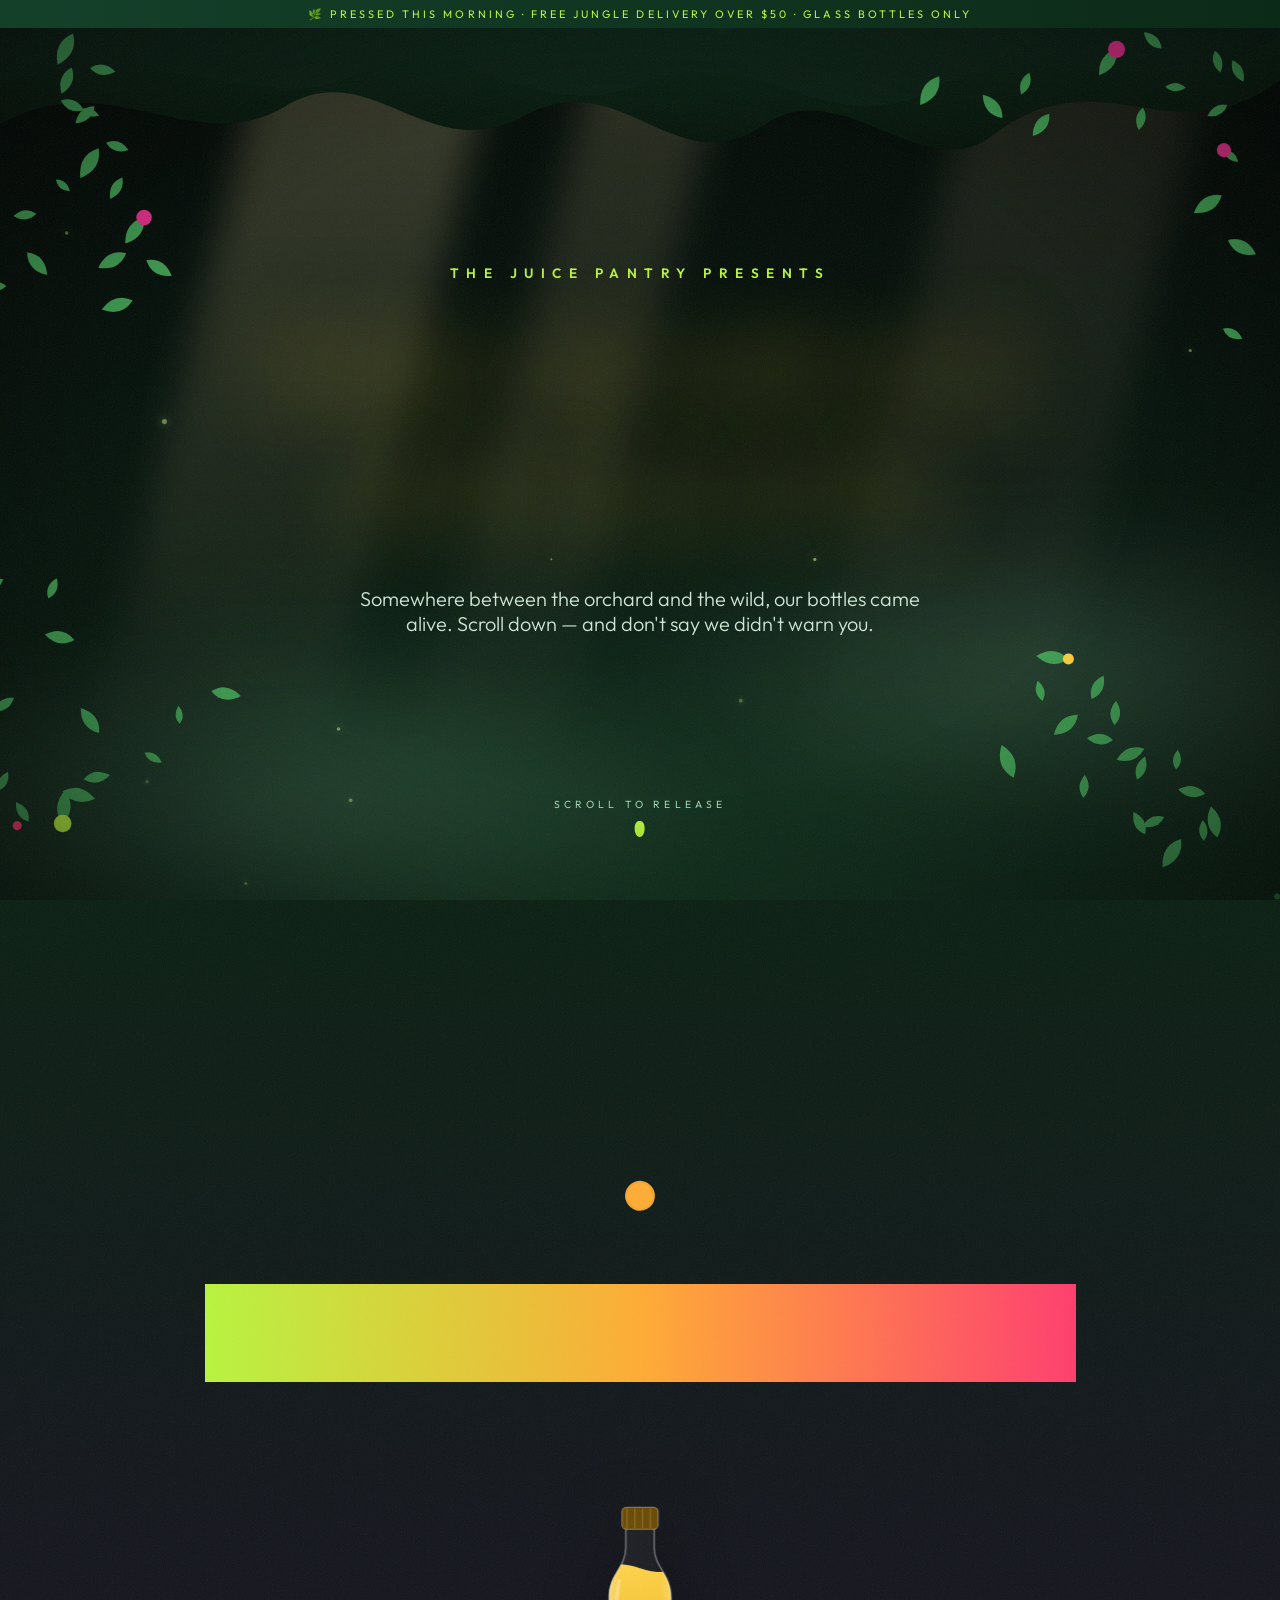
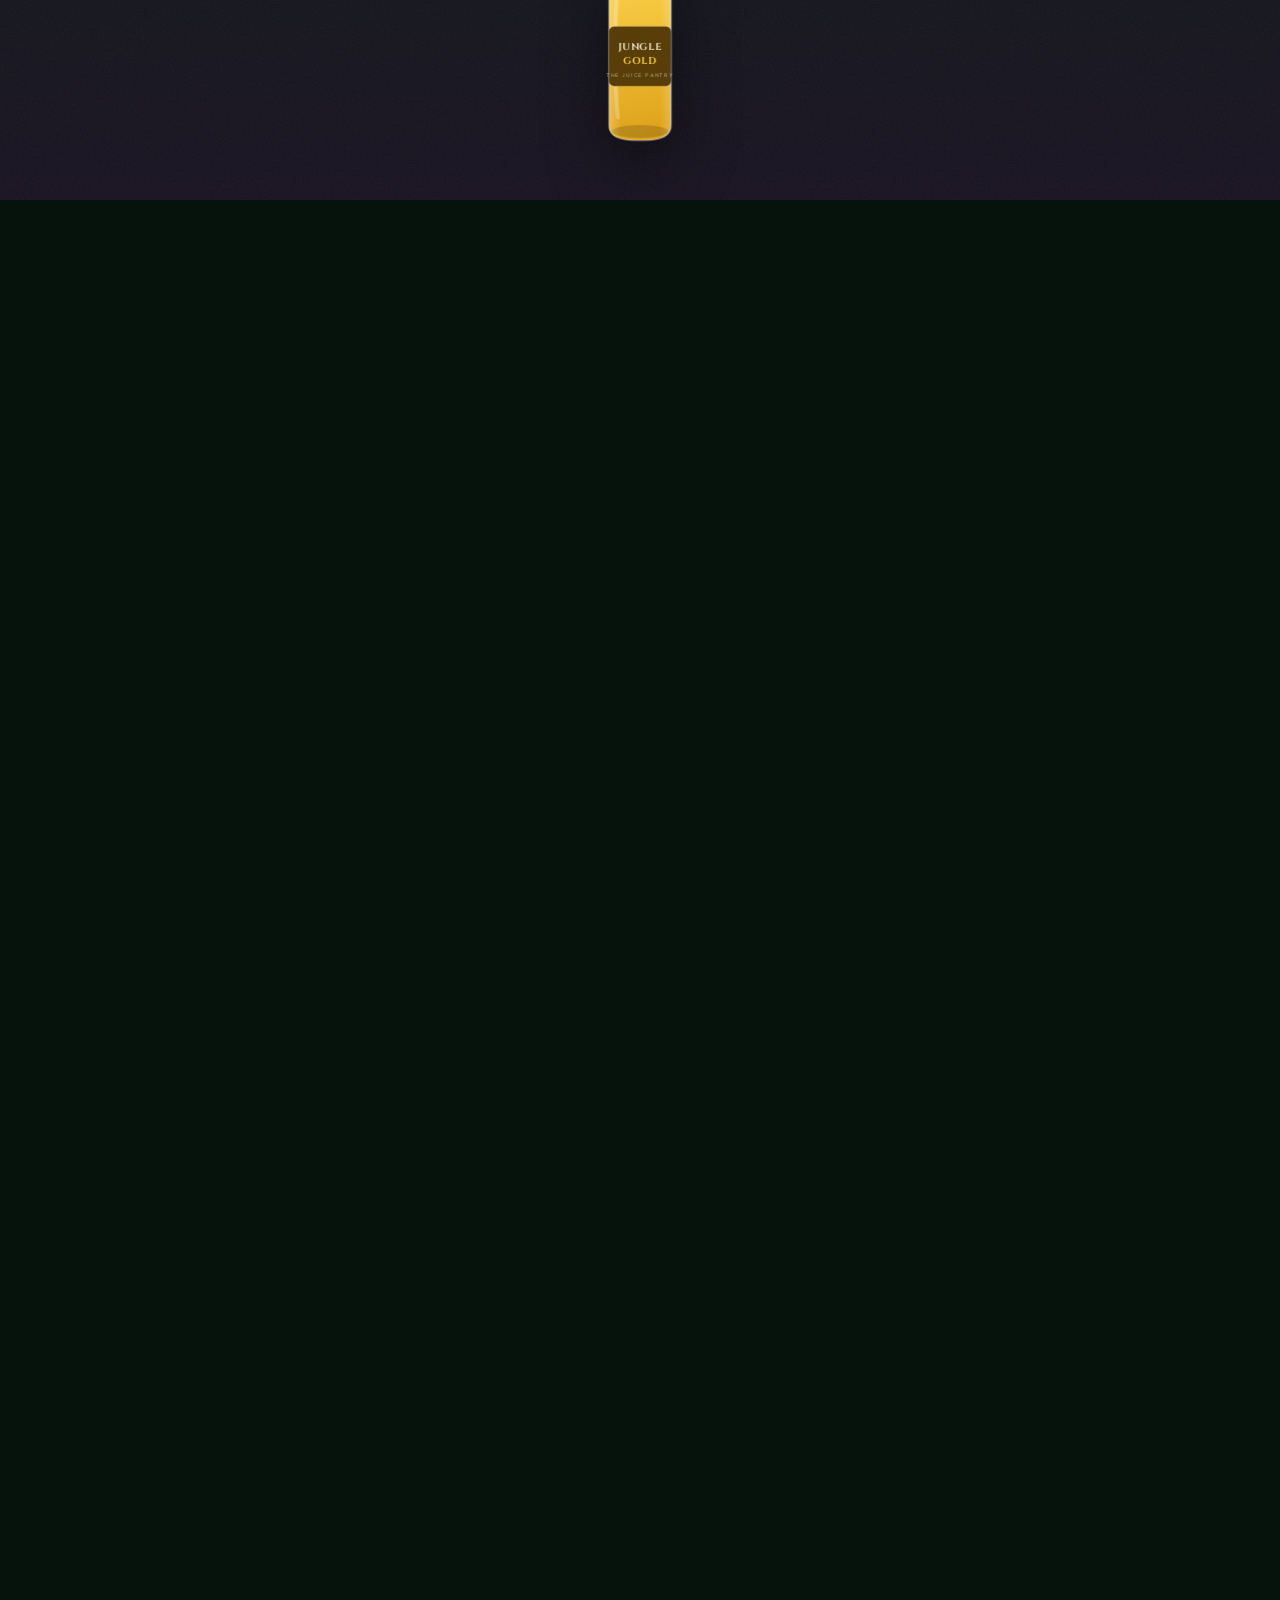
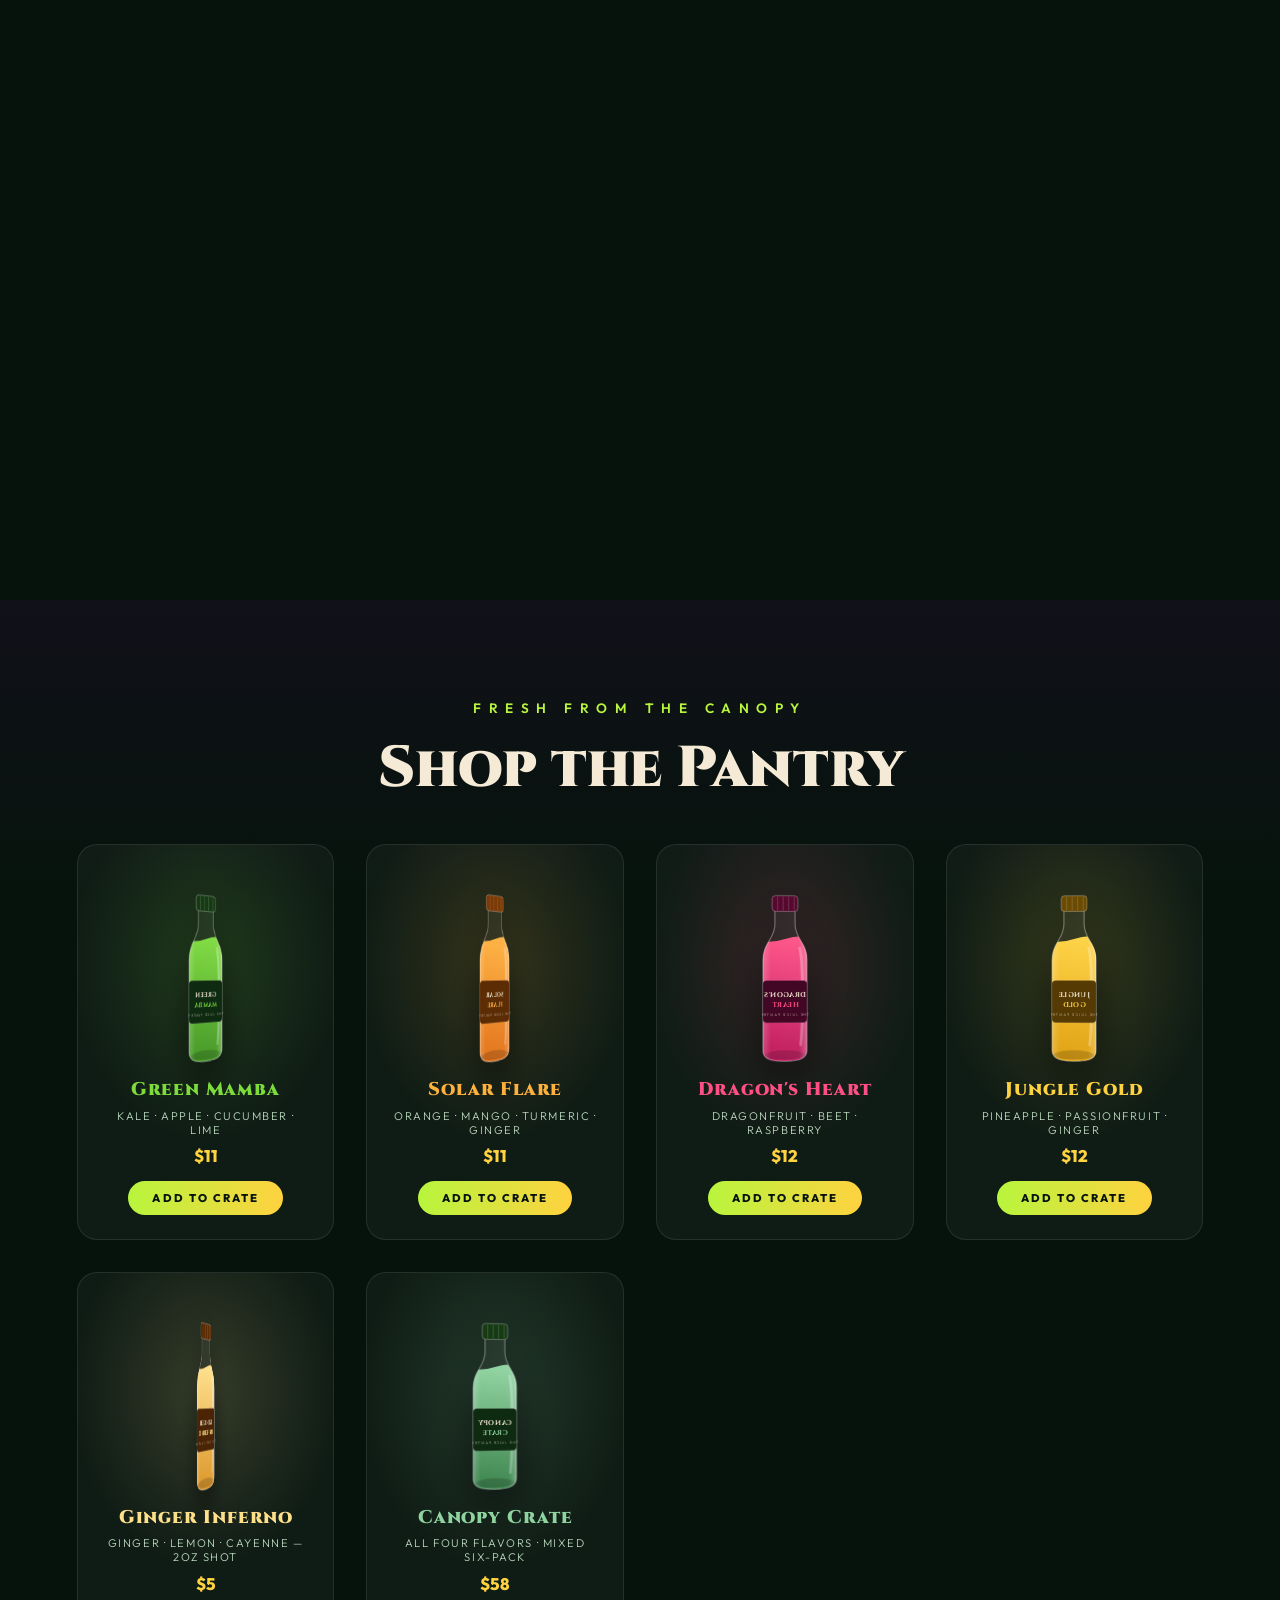
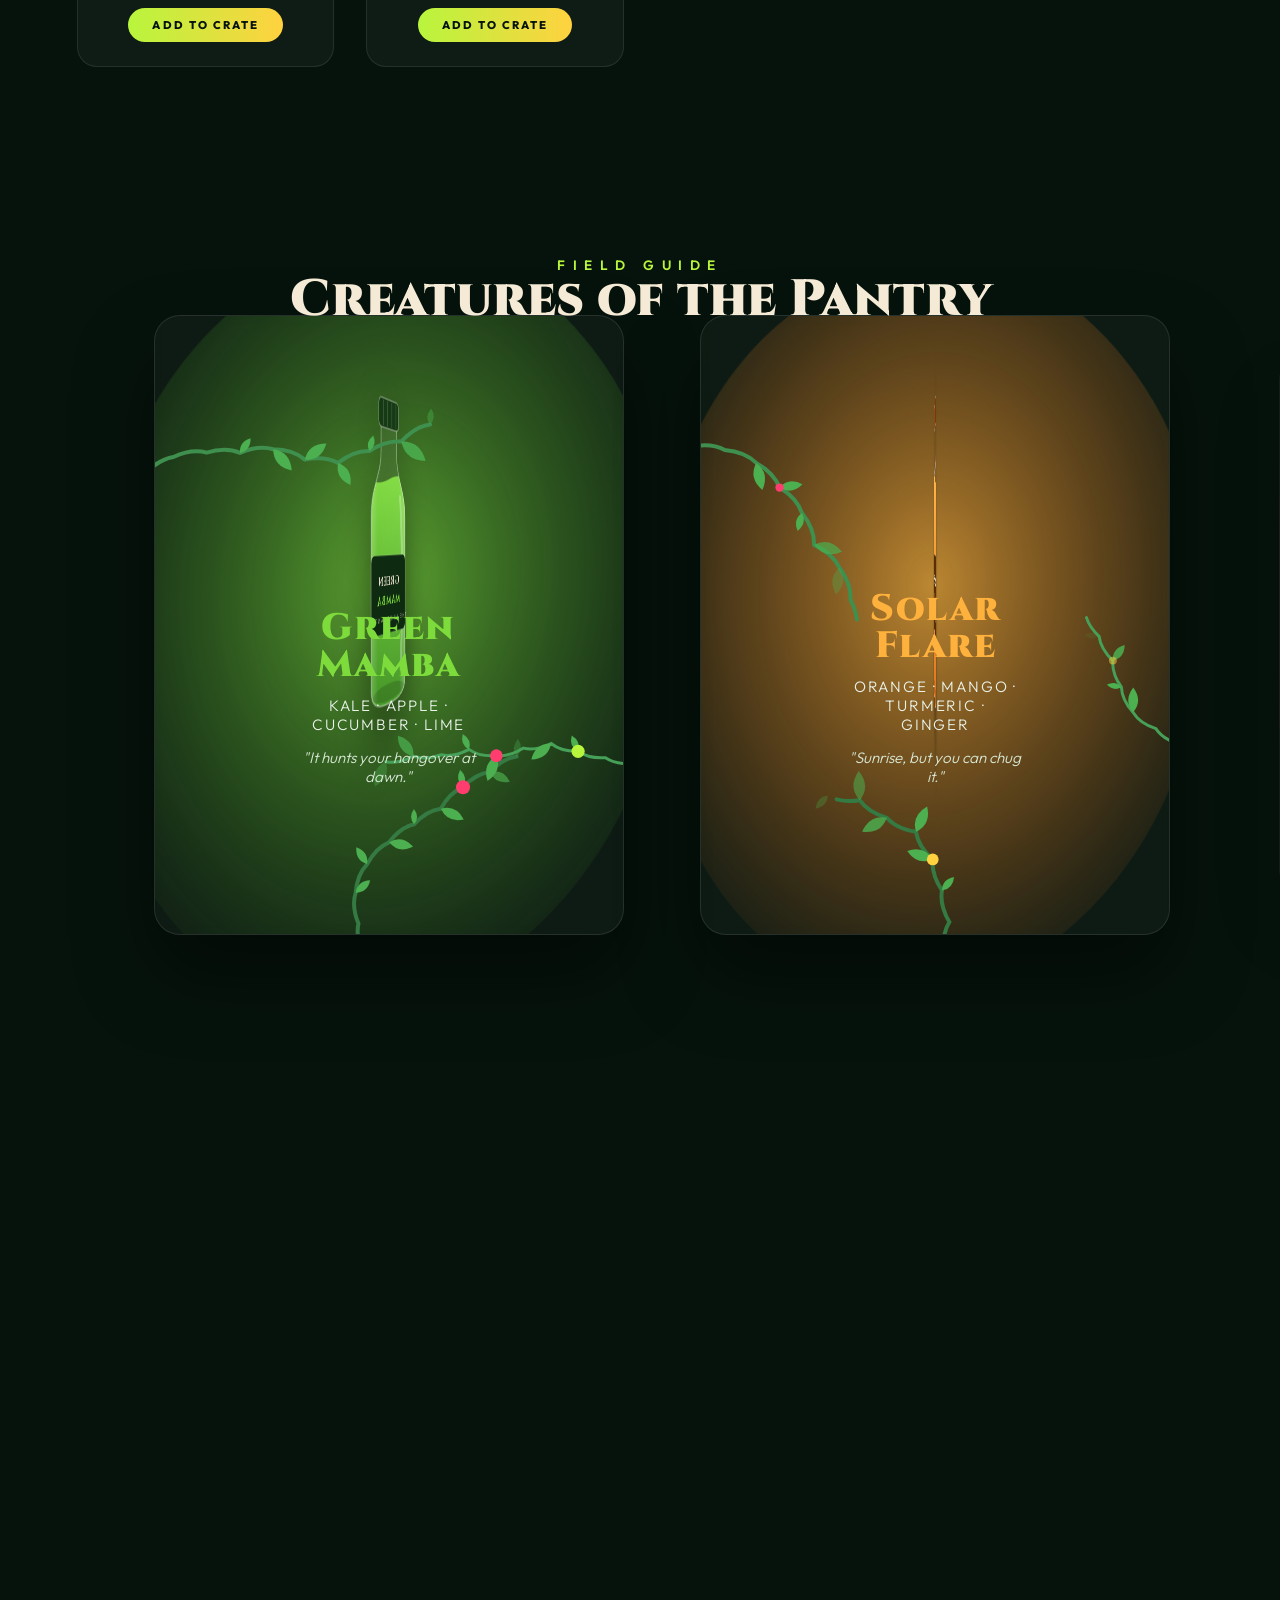
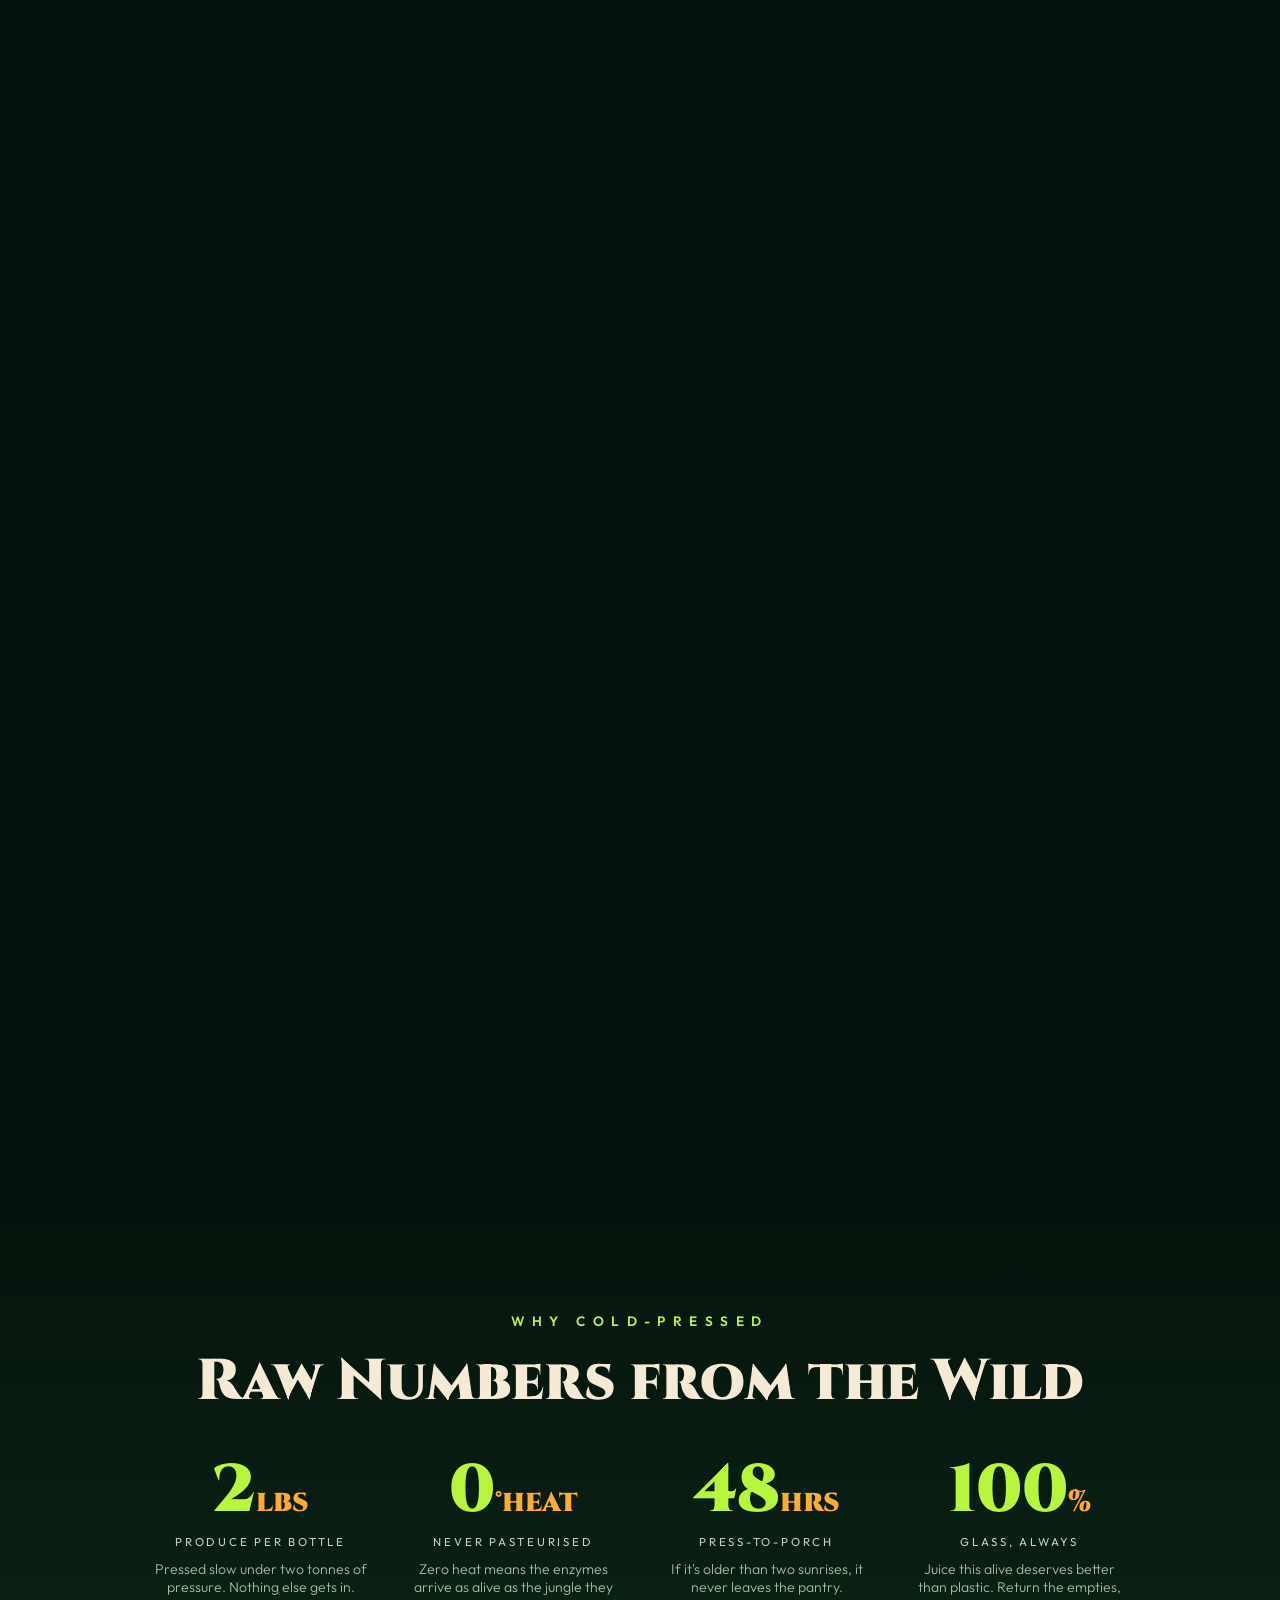
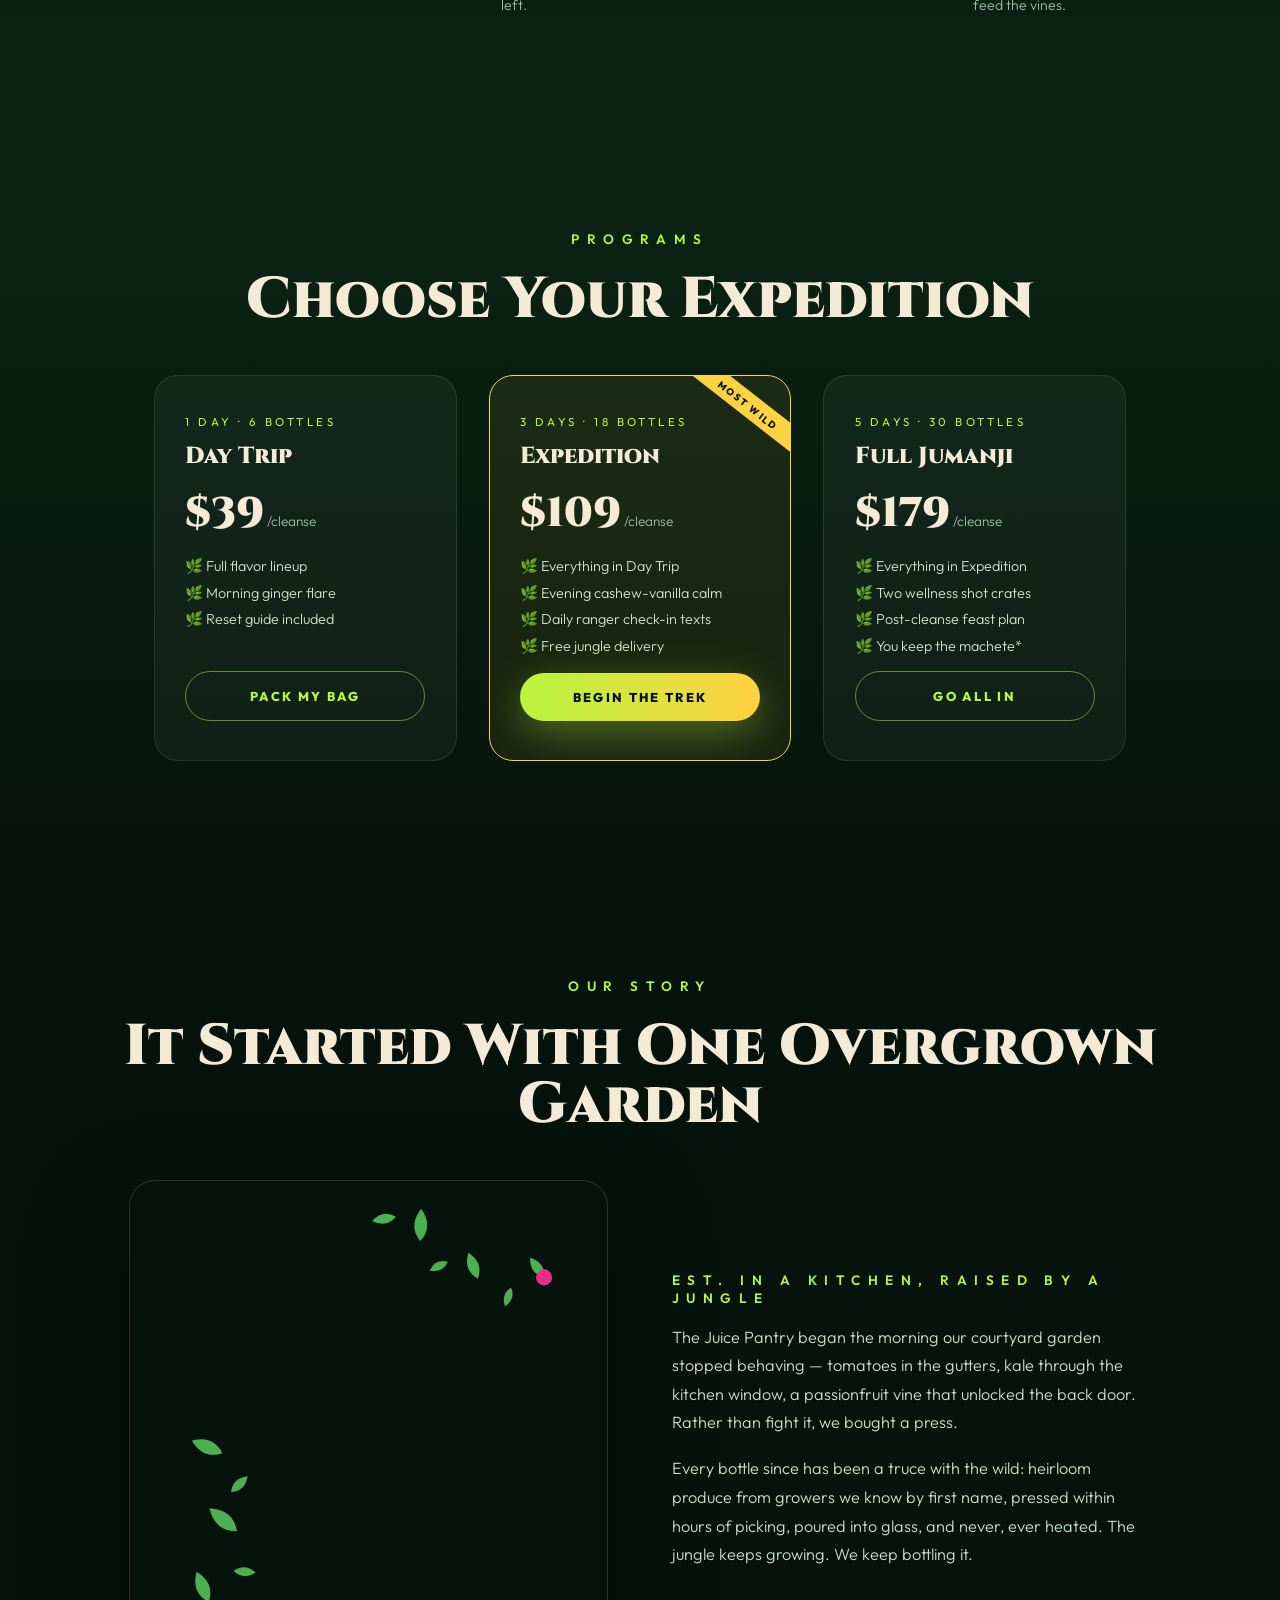
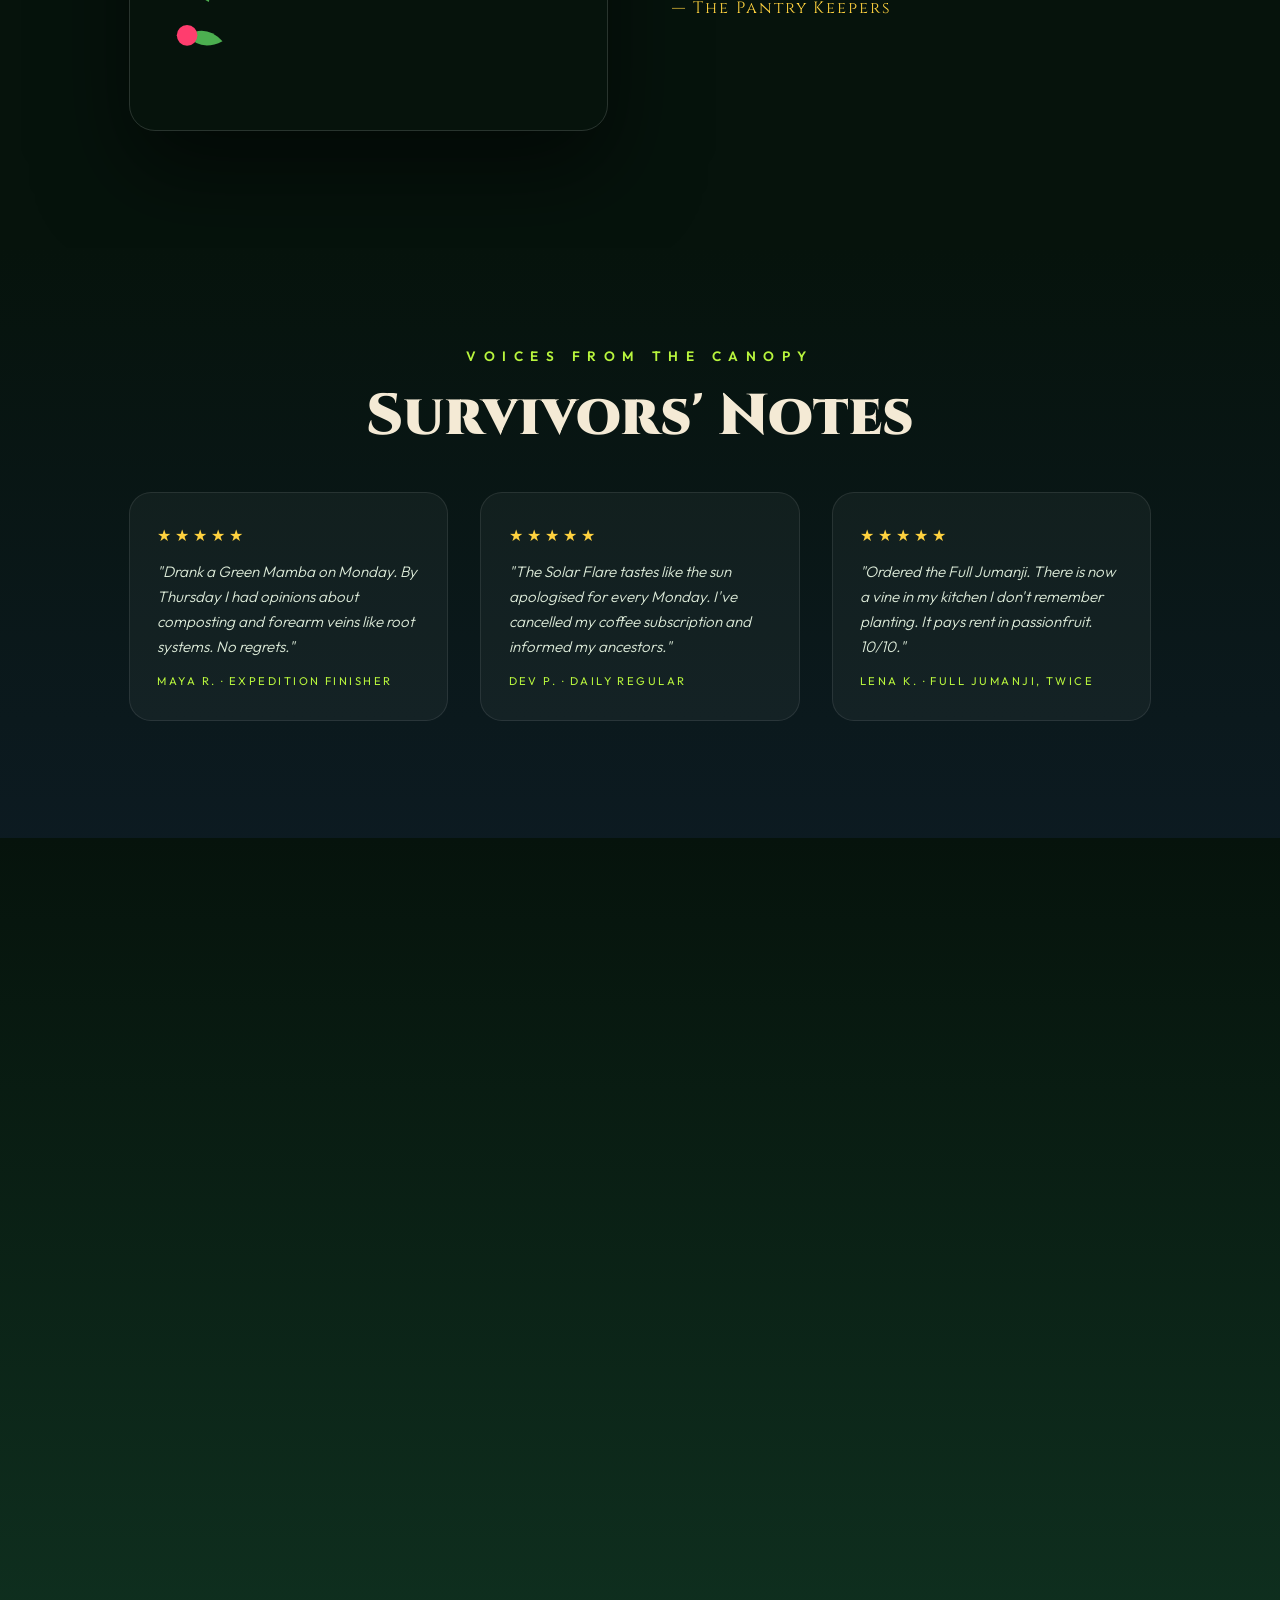
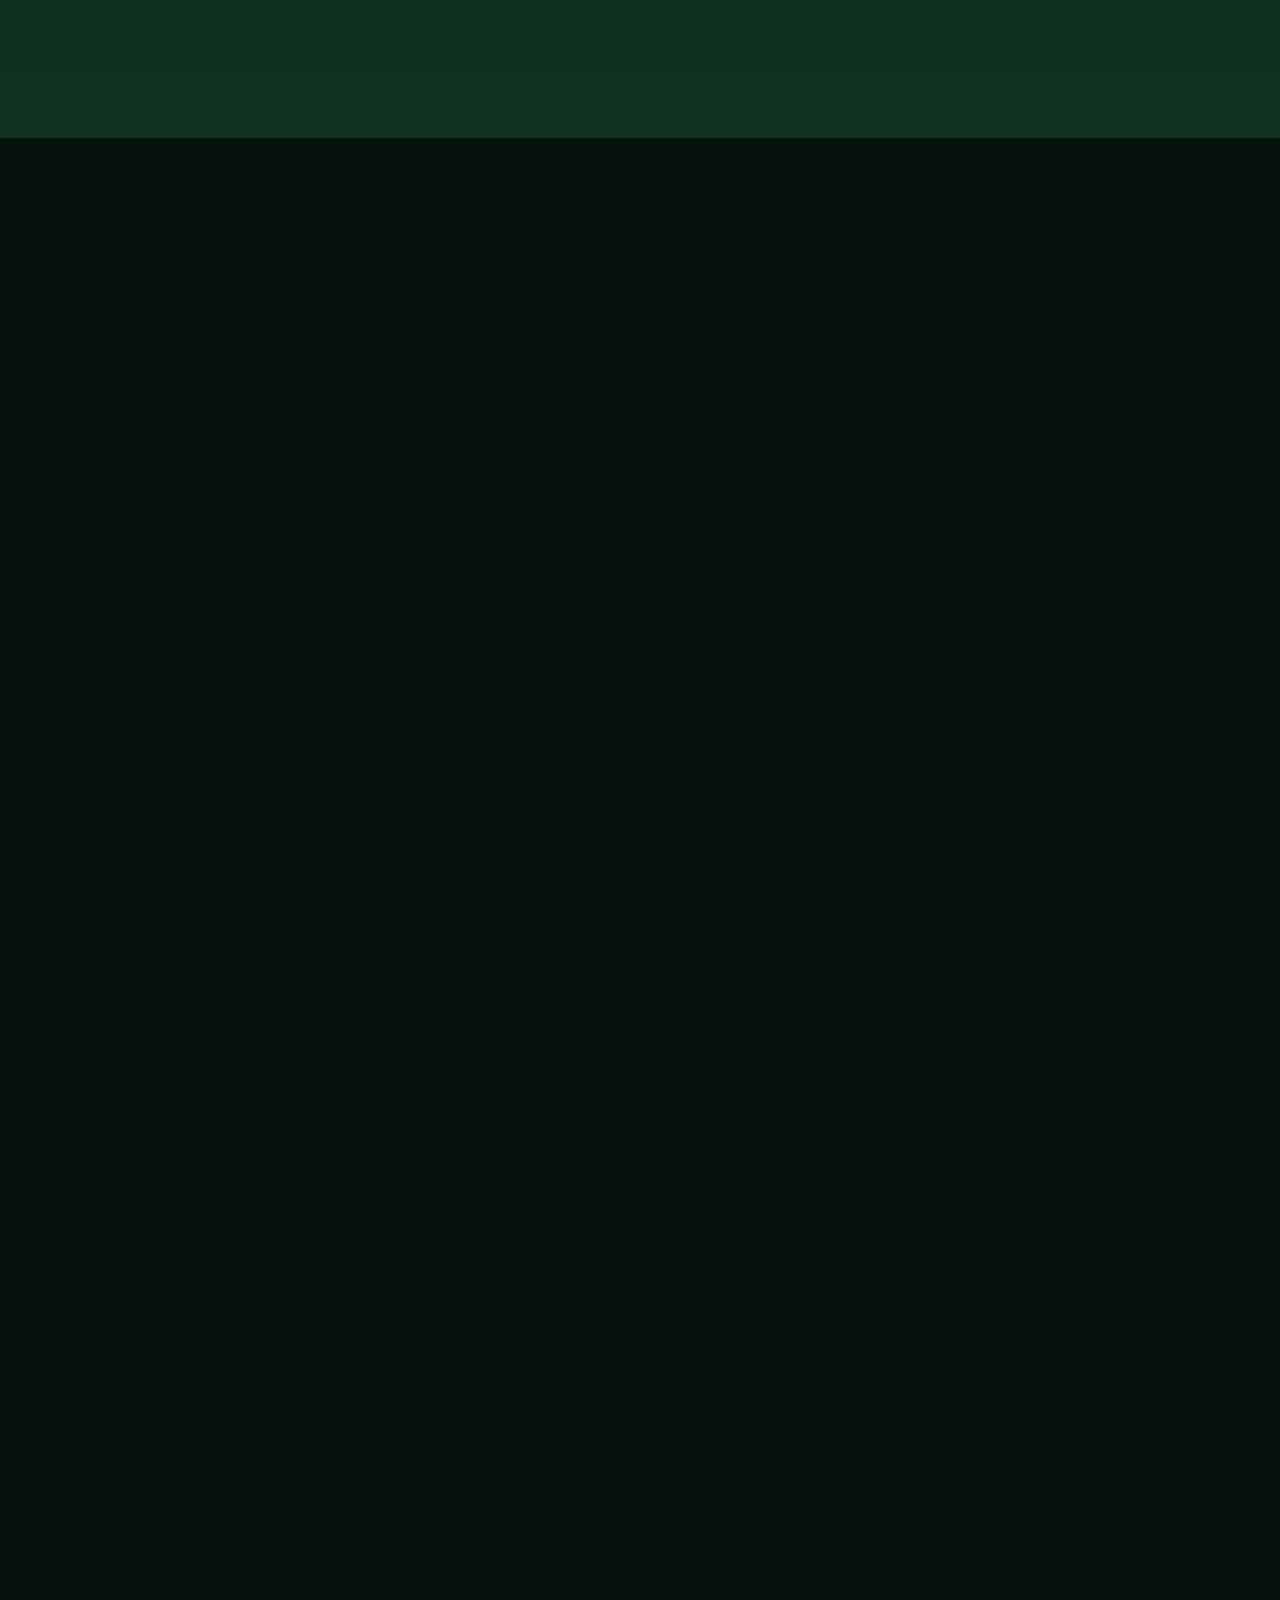
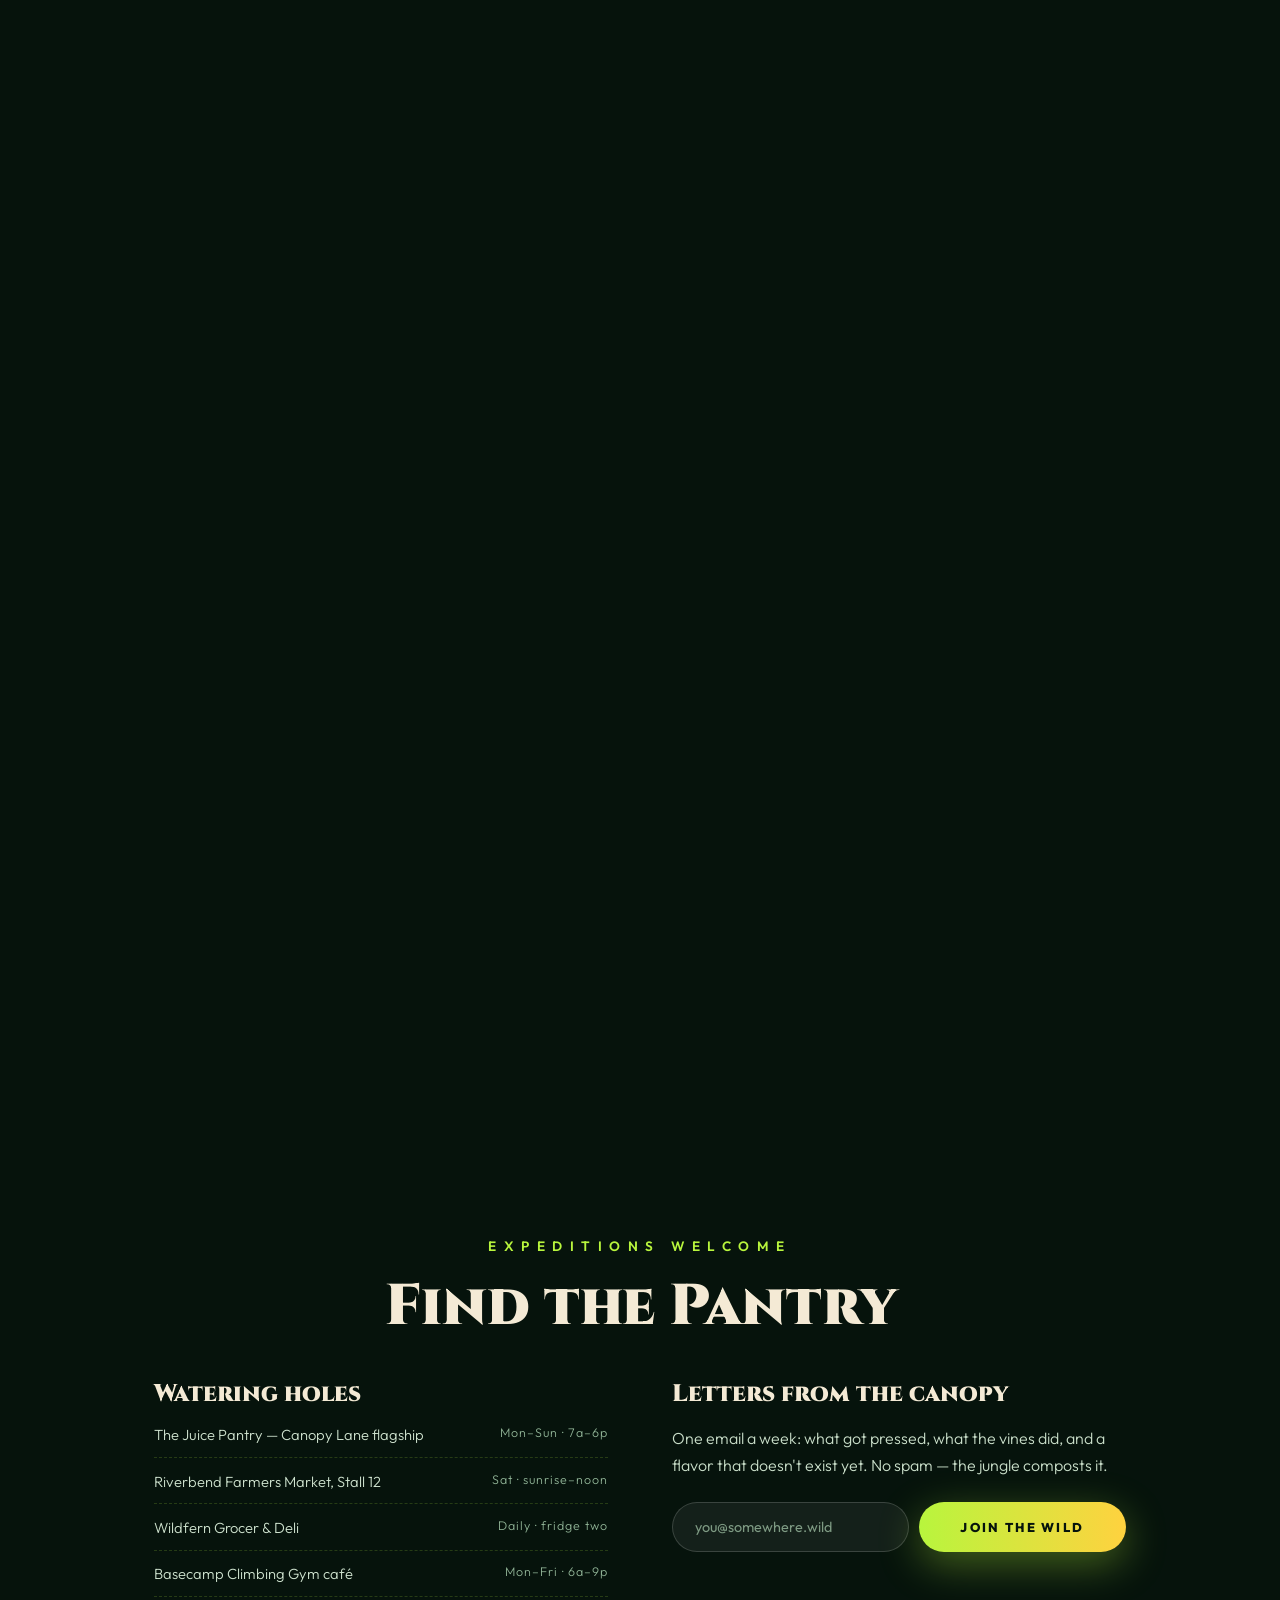
==== juice-pantry-cinematic/index.html @ c90a39d2 "Expand to full one-page brand site with nav, shop, cleanses, story, testimonials, stockists Adds wor" ====
<!DOCTYPE html>
<html lang="en">
<head>
<meta charset="UTF-8" />
<meta name="viewport" content="width=device-width, initial-scale=1.0" />
<title>The Juice Pantry — The Jungle Awakens</title>
<meta name="description" content="A cinematic scroll-driven reimagining of The Juice Pantry. Bottles spin, caps fly, juice gushes, and a living jungle grows through the page." />
<link rel="preconnect" href="https://fonts.googleapis.com" />
<link rel="preconnect" href="https://fonts.gstatic.com" crossorigin />
<link href="https://fonts.googleapis.com/css2?family=Cinzel:wght@500;700;900&family=Outfit:wght@300;400;600;800&display=swap" rel="stylesheet" />
<style>
  :root{
    --jungle-deep:#06130c;
    --jungle-dark:#0a1f12;
    --jungle-mid:#14402a;
    --emerald:#2ecc71;
    --lime:#b8f53d;
    --mango:#ffac33;
    --turmeric:#ff7a18;
    --beet:#e92f8c;
    --dragon:#ff3d6e;
    --pineapple:#ffd23f;
    --mist:#9fd8b4;
    --paper:#f4ead5;
  }
  *{margin:0;padding:0;box-sizing:border-box;}
  html{scroll-behavior:smooth;}
  body{
    background:var(--jungle-deep);
    color:var(--paper);
    font-family:'Outfit',sans-serif;
    overflow-x:hidden;
  }
  ::selection{background:var(--lime);color:var(--jungle-deep);}

  /* ---------- cinematic chrome ---------- */
  .letterbox{
    position:fixed;left:0;width:100%;height:0;background:#000;z-index:60;
    transition:height .8s cubic-bezier(.7,0,.3,1);pointer-events:none;
  }
  .letterbox.top{top:0;}
  .letterbox.bottom{bottom:0;}
  body.cinema .letterbox{height:clamp(28px,6vh,64px);}

  .grain{
    position:fixed;inset:-100%;z-index:55;pointer-events:none;opacity:.07;
    background-image:url("data:image/svg+xml,%3Csvg xmlns='http://www.w3.org/2000/svg' width='300' height='300'%3E%3Cfilter id='n'%3E%3CfeTurbulence type='fractalNoise' baseFrequency='0.9' numOctaves='2'/%3E%3C/filter%3E%3Crect width='300' height='300' filter='url(%23n)'/%3E%3C/svg%3E");
    animation:grainShift 1.2s steps(4) infinite;
  }
  @keyframes grainShift{
    0%{transform:translate(0,0);}25%{transform:translate(-2%,3%);}
    50%{transform:translate(3%,-2%);}75%{transform:translate(-3%,-3%);}100%{transform:translate(0,0);}
  }
  .vignette{
    position:fixed;inset:0;z-index:54;pointer-events:none;
    background:radial-gradient(ellipse at center,transparent 55%,rgba(0,0,0,.55) 100%);
  }

  #fx-canvas{position:fixed;inset:0;z-index:52;pointer-events:none;}

  .corner-vine{position:fixed;z-index:53;pointer-events:none;width:min(34vw,420px);height:min(34vw,420px);}
  .corner-vine.tl{top:-10px;left:-10px;}
  .corner-vine.tr{top:-10px;right:-10px;transform:scaleX(-1);}
  .corner-vine.bl{bottom:-10px;left:-10px;transform:scaleY(-1);}
  .corner-vine.br{bottom:-10px;right:-10px;transform:scale(-1,-1);}

  .nectar{
    position:fixed;top:0;left:0;height:4px;width:100%;z-index:70;transform-origin:left;
    background:linear-gradient(90deg,var(--lime),var(--mango),var(--beet),var(--dragon));
    transform:scaleX(0);
  }

  /* ---------- generated cinematic backdrops ---------- */
  .scene-bg{position:absolute;inset:-12% 0;z-index:0;overflow:hidden;}
  .scene-bg img{width:100%;height:100%;object-fit:cover;display:block;}
  .scene-bg .tint{position:absolute;inset:0;}
  .scene-bg.dead{display:none;}

  /* ---------- nav ---------- */
  .topbar{
    position:fixed;top:0;left:0;width:100%;z-index:80;text-align:center;
    background:linear-gradient(90deg,var(--jungle-mid),#0c2a18);
    color:var(--lime);font-size:.68rem;letter-spacing:.28em;text-transform:uppercase;
    padding:.45rem 1rem;transition:transform .5s ease;
  }
  body.scrolled .topbar{transform:translateY(-100%);}
  nav.mainnav{
    position:fixed;top:0;left:0;width:100%;z-index:79;
    display:flex;align-items:center;justify-content:space-between;
    padding:1rem clamp(1rem,4vw,3rem);margin-top:1.7rem;
    transform:translateY(-130%);transition:transform .6s cubic-bezier(.7,0,.3,1),margin .5s ease;
  }
  body.scrolled nav.mainnav{transform:translateY(0);margin-top:0;
    background:rgba(6,19,12,.72);backdrop-filter:blur(14px);
    border-bottom:1px solid rgba(184,245,61,.12);}
  nav.mainnav.boot{transform:translateY(0);}
  .navlogo{font-family:'Cinzel',serif;font-weight:900;font-size:1.05rem;letter-spacing:.12em;
    color:var(--paper);text-decoration:none;white-space:nowrap;}
  .navlogo span{color:var(--lime);}
  .navlinks{display:flex;gap:clamp(.8rem,2.4vw,2.2rem);align-items:center;}
  .navlinks a{
    color:#cfe7d6;text-decoration:none;font-size:.72rem;letter-spacing:.22em;text-transform:uppercase;
    transition:color .3s;
  }
  .navlinks a:hover{color:var(--lime);}
  .cartbtn{
    position:relative;display:inline-flex;align-items:center;gap:.45rem;
    border:1px solid rgba(184,245,61,.4);border-radius:999px;padding:.45rem 1rem;
    color:var(--lime);font-size:.72rem;letter-spacing:.18em;cursor:pointer;background:none;
    font-family:'Outfit';text-transform:uppercase;transition:background .3s,color .3s;
  }
  .cartbtn:hover{background:rgba(184,245,61,.12);}
  .cartbtn .count{
    background:var(--lime);color:var(--jungle-deep);border-radius:999px;
    min-width:1.3em;padding:.1em .35em;font-weight:800;text-align:center;
  }
  @media(max-width:760px){.navlinks a:not(.keep){display:none;}}

  /* ---------- shared layout ---------- */
  section{position:relative;min-height:100vh;overflow:hidden;}
  section.auto{min-height:0;}
  .scene-inner{position:relative;height:100vh;width:100%;display:flex;align-items:center;justify-content:center;}
  h1,h2,h3{font-family:'Cinzel',serif;font-weight:900;line-height:1.02;}
  .kicker{
    letter-spacing:.55em;text-transform:uppercase;font-size:clamp(.6rem,1.4vw,.85rem);
    color:var(--lime);font-weight:600;
  }
  .section-head{text-align:center;padding:11vh 6vw 5vh;position:relative;z-index:3;}
  .section-head h2{font-size:clamp(1.9rem,5vw,3.6rem);margin-top:.4em;}

  /* ---------- HERO ---------- */
  #hero{background:
    radial-gradient(120% 90% at 50% 110%, #123620 0%, transparent 60%),
    linear-gradient(180deg,#020805 0%,var(--jungle-deep) 50%,var(--jungle-dark) 100%);
  }
  #hero .scene-bg .tint{background:
    linear-gradient(180deg,rgba(2,8,5,.78) 0%,rgba(6,19,12,.30) 40%,rgba(6,19,12,.88) 100%);}
  .shaft{
    position:absolute;top:-20%;width:18vw;height:150%;
    background:linear-gradient(180deg,rgba(255,236,170,.28),rgba(255,236,170,0) 70%);
    filter:blur(18px);transform:skewX(-14deg);mix-blend-mode:screen;
    animation:sway 9s ease-in-out infinite alternate;z-index:1;
  }
  .shaft.s1{left:12%;}
  .shaft.s2{left:38%;width:10vw;animation-delay:-3s;opacity:.7;}
  .shaft.s3{right:14%;animation-delay:-6s;opacity:.5;}
  @keyframes sway{from{transform:skewX(-17deg) translateX(-2vw);}to{transform:skewX(-9deg) translateX(2vw);}}
  .mist{
    position:absolute;width:70vw;height:38vh;border-radius:50%;
    background:radial-gradient(ellipse,rgba(159,216,180,.16),transparent 70%);
    filter:blur(30px);mix-blend-mode:screen;z-index:1;
  }
  .mist.m1{bottom:-8vh;left:-12vw;animation:drift 26s linear infinite alternate;}
  .mist.m2{bottom:6vh;right:-20vw;animation:drift 34s linear infinite alternate-reverse;}
  @keyframes drift{from{transform:translateX(-6vw);}to{transform:translateX(10vw);}}

  .hero-content{text-align:center;z-index:3;padding:0 6vw;}
  .hero-title{
    font-size:clamp(2.6rem,9vw,7.5rem);margin:.35em 0 .25em;
    background:linear-gradient(180deg,#fdf6da 25%,var(--pineapple) 55%,var(--turmeric) 90%);
    -webkit-background-clip:text;background-clip:text;color:transparent;
    text-shadow:0 0 80px rgba(255,210,63,.25);
  }
  .hero-title .word{display:inline-block;}
  .hero-sub{
    max-width:560px;margin:0 auto;font-weight:300;font-size:clamp(.95rem,2vw,1.25rem);
    color:#cfe7d6;
  }
  .scroll-cue{
    position:absolute;bottom:7vh;left:50%;transform:translateX(-50%);
    display:flex;flex-direction:column;align-items:center;gap:.6rem;z-index:3;
    color:var(--mist);letter-spacing:.4em;font-size:.65rem;text-transform:uppercase;
  }
  .scroll-cue .drop{
    width:10px;height:16px;border-radius:50% 50% 60% 60%;background:var(--lime);
    animation:dropFall 1.6s ease-in infinite;
  }
  @keyframes dropFall{0%{transform:translateY(-8px) scale(.7);opacity:0;}30%{opacity:1;}100%{transform:translateY(18px) scale(1);opacity:0;}}
  .hero-canopy{position:absolute;top:0;left:0;width:100%;z-index:2;pointer-events:none;}

  /* ---------- POUR SCENE ---------- */
  #pour{background:linear-gradient(180deg,var(--jungle-dark),#1a0f24 120%);}
  #pour .scene-bg{opacity:0;}
  #pour .scene-bg .tint{background:
    radial-gradient(70% 60% at 50% 50%,rgba(10,31,18,.20) 0%,rgba(10,31,18,.86) 100%);}
  .pour-bg{
    position:absolute;inset:0;opacity:0;z-index:1;
    background:radial-gradient(80% 70% at 50% 45%,rgba(255,172,51,.30),rgba(233,47,140,.12) 55%,transparent 80%);
  }
  .pour-stage{position:relative;width:min(92vw,900px);height:84vh;display:flex;align-items:center;justify-content:center;z-index:2;}
  .bottle-3d{width:clamp(150px,24vh,250px);transform-style:preserve-3d;perspective:900px;z-index:4;}
  .bottle-3d svg{width:100%;height:auto;display:block;filter:drop-shadow(0 30px 50px rgba(0,0,0,.6));}
  #gush-svg{position:absolute;inset:0;width:100%;height:100%;overflow:visible;z-index:3;}
  .pour-words{
    position:absolute;inset:0;display:flex;flex-direction:column;align-items:center;justify-content:center;
    z-index:5;pointer-events:none;text-align:center;
  }
  .pour-words h2{
    font-size:clamp(2.2rem,8vw,6rem);
    color:transparent;-webkit-background-clip:text;background-clip:text;
    background:linear-gradient(90deg,var(--lime),var(--mango),var(--dragon));
  }
  .pour-words h2 .ch{display:inline-block;}
  .pour-words p{margin-top:1rem;color:#e8d9c2;font-weight:300;letter-spacing:.2em;text-transform:uppercase;font-size:clamp(.6rem,1.6vw,.9rem);}

  /* ---------- SHOP GRID ---------- */
  #shop{background:linear-gradient(180deg,#1a0f24 -20%,var(--jungle-deep) 25%);}
  .shop-grid{
    position:relative;z-index:3;display:grid;gap:clamp(1rem,2.5vw,2rem);
    grid-template-columns:repeat(auto-fit,minmax(min(100%,250px),1fr));
    padding:0 clamp(1rem,6vw,6rem) 12vh;max-width:1300px;margin:0 auto;
  }
  .sku{
    position:relative;border-radius:20px;padding:1.6rem 1.4rem 1.5rem;overflow:hidden;
    background:rgba(255,255,255,.04);border:1px solid rgba(255,255,255,.09);
    display:flex;flex-direction:column;align-items:center;text-align:center;gap:.55rem;
    transition:transform .45s cubic-bezier(.2,.8,.2,1),border-color .45s,box-shadow .45s;
  }
  .sku:hover{transform:translateY(-10px);border-color:rgba(184,245,61,.45);
    box-shadow:0 30px 60px rgba(0,0,0,.5);}
  .sku .glowbed{position:absolute;inset:0;opacity:.16;transition:opacity .45s;}
  .sku:hover .glowbed{opacity:.34;}
  .sku .sku-bottle{width:clamp(64px,8vw,92px);perspective:600px;position:relative;z-index:1;}
  .sku .sku-bottle svg{width:100%;height:auto;filter:drop-shadow(0 16px 22px rgba(0,0,0,.55));}
  .sku h3{font-size:1.15rem;letter-spacing:.05em;position:relative;z-index:1;}
  .sku .ing{font-size:.7rem;letter-spacing:.14em;text-transform:uppercase;color:#bcd9bf;font-weight:300;position:relative;z-index:1;}
  .sku .price{font-weight:800;font-size:1.05rem;color:var(--pineapple);position:relative;z-index:1;}
  .addbtn{
    position:relative;z-index:1;margin-top:.35rem;cursor:pointer;border:none;border-radius:999px;
    padding:.62rem 1.5rem;font-family:'Outfit';font-weight:800;font-size:.7rem;
    letter-spacing:.18em;text-transform:uppercase;color:var(--jungle-deep);
    background:linear-gradient(90deg,var(--lime),var(--pineapple));
    transition:transform .25s,filter .25s;
  }
  .addbtn:hover{transform:scale(1.06);}
  .addbtn.added{background:var(--emerald);color:#04130a;filter:none;}
  .burst-drop{position:fixed;z-index:90;border-radius:50% 50% 60% 60%;pointer-events:none;}

  /* ---------- FLAVOR WORLDS (horizontal) ---------- */
  #flavors{background:var(--jungle-deep);}
  .flavors-head{
    position:absolute;top:9vh;left:0;width:100%;text-align:center;z-index:5;pointer-events:none;
  }
  .flavors-head h2{font-size:clamp(1.6rem,4.5vw,3.2rem);color:var(--paper);}
  .flavor-track{
    display:flex;align-items:center;height:100vh;width:max-content;
    padding:0 12vw;gap:6vw;will-change:transform;
  }
  .flavor-card{
    position:relative;width:min(78vw,470px);height:min(72vh,620px);flex-shrink:0;
    border-radius:26px;padding:7%;overflow:hidden;
    display:flex;flex-direction:column;align-items:center;justify-content:flex-end;
    background:rgba(255,255,255,.035);
    border:1px solid rgba(255,255,255,.10);
    backdrop-filter:blur(6px);
    box-shadow:0 40px 80px rgba(0,0,0,.45);
  }
  .flavor-card .card-bg{position:absolute;inset:0;z-index:0;}
  .flavor-card .card-bg img{width:100%;height:100%;object-fit:cover;display:block;}
  .flavor-card .card-bg .tint{position:absolute;inset:0;
    background:linear-gradient(180deg,rgba(6,19,12,.16) 30%,rgba(6,19,12,.88) 92%);}
  .flavor-card .card-bg.dead{display:none;}
  .flavor-card .splash{position:absolute;top:-12%;left:-12%;width:124%;height:124%;z-index:1;opacity:.85;}
  .flavor-card .card-vine{position:absolute;inset:0;width:100%;height:100%;z-index:3;pointer-events:none;}
  .flavor-card .bottle-wrap{
    position:absolute;top:6%;left:50%;transform:translateX(-50%);
    width:36%;z-index:2;perspective:700px;
  }
  .flavor-card .bottle-wrap svg{width:100%;height:auto;filter:drop-shadow(0 24px 36px rgba(0,0,0,.55));}
  .flavor-card .meta{position:relative;z-index:4;text-align:center;}
  .flavor-card .meta h3{font-size:clamp(1.5rem,4vw,2.3rem);letter-spacing:.04em;}
  .flavor-card .meta .ing{
    margin:.7rem 0 .9rem;font-weight:300;color:#e9f3ea;font-size:clamp(.8rem,1.7vw,.95rem);
    letter-spacing:.12em;text-transform:uppercase;
  }
  .flavor-card .meta .note{font-style:italic;color:#d8e8d4;font-size:clamp(.8rem,1.7vw,.95rem);font-weight:300;}

  /* ---------- WHY / BENEFITS ---------- */
  #why{background:linear-gradient(180deg,var(--jungle-deep),#0b2415);}
  .why-grid{
    position:relative;z-index:3;display:grid;gap:2.5rem;max-width:1100px;margin:0 auto;
    grid-template-columns:repeat(auto-fit,minmax(200px,1fr));
    padding:0 clamp(1.5rem,6vw,4rem) 13vh;text-align:center;
  }
  .stat .num{
    font-family:'Cinzel',serif;font-weight:900;font-size:clamp(2.6rem,6vw,4.2rem);
    color:var(--lime);line-height:1;
  }
  .stat .num .unit{font-size:.45em;color:var(--mango);}
  .stat .lbl{margin-top:.6rem;font-size:.72rem;letter-spacing:.24em;text-transform:uppercase;color:#bcd9bf;}
  .stat p{margin-top:.7rem;font-weight:300;font-size:.88rem;color:#9dbfa3;}

  /* ---------- CLEANSES ---------- */
  #cleanses{background:linear-gradient(180deg,#0b2415,var(--jungle-deep));}
  .tiers{
    position:relative;z-index:3;display:grid;gap:clamp(1.2rem,2.5vw,2rem);
    grid-template-columns:repeat(auto-fit,minmax(min(100%,260px),1fr));
    max-width:1100px;margin:0 auto;padding:0 clamp(1.5rem,6vw,4rem) 13vh;
  }
  .tier{
    position:relative;border-radius:24px;padding:2.4rem 1.9rem;overflow:hidden;
    background:rgba(255,255,255,.045);border:1px solid rgba(255,255,255,.10);
    display:flex;flex-direction:column;gap:1rem;
    transition:transform .45s cubic-bezier(.2,.8,.2,1),border-color .45s;
  }
  .tier:hover{transform:translateY(-8px);}
  .tier.featured{border-color:var(--pineapple);background:rgba(255,210,63,.07);}
  .tier .badge{
    position:absolute;top:1.1rem;right:-2.6rem;transform:rotate(38deg);
    background:var(--pineapple);color:var(--jungle-deep);font-weight:800;
    font-size:.6rem;letter-spacing:.2em;text-transform:uppercase;padding:.35rem 3rem;
  }
  .tier h3{font-size:1.45rem;}
  .tier .days{color:var(--lime);font-size:.72rem;letter-spacing:.3em;text-transform:uppercase;}
  .tier .tprice{font-family:'Cinzel',serif;font-weight:900;font-size:2.6rem;color:var(--paper);}
  .tier .tprice small{font-size:.85rem;color:#9dbfa3;font-family:'Outfit';font-weight:300;}
  .tier ul{list-style:none;display:flex;flex-direction:column;gap:.55rem;font-weight:300;font-size:.9rem;color:#cfe3cf;}
  .tier ul li::before{content:'🌿 ';}
  .tier .cta{margin-top:auto;text-align:center;}

  /* ---------- STORY ---------- */
  #story{background:var(--jungle-deep);}
  .story-wrap{
    position:relative;z-index:3;display:grid;gap:clamp(2rem,5vw,4.5rem);
    grid-template-columns:repeat(auto-fit,minmax(min(100%,320px),1fr));
    max-width:1150px;margin:0 auto;padding:0 clamp(1.5rem,6vw,4rem) 13vh;align-items:center;
  }
  .story-frame{
    position:relative;border-radius:26px;overflow:hidden;aspect-ratio:4/4.6;
    border:1px solid rgba(255,255,255,.14);box-shadow:0 40px 90px rgba(0,0,0,.55);
  }
  .story-frame img{width:100%;height:100%;object-fit:cover;display:block;transform:scale(1.12);}
  .story-frame .tint{position:absolute;inset:0;background:linear-gradient(180deg,transparent 55%,rgba(6,19,12,.75));}
  .story-frame .story-vine{position:absolute;inset:0;width:100%;height:100%;z-index:2;}
  .story-copy .kicker{display:block;margin-bottom:1rem;}
  .story-copy h2{font-size:clamp(1.9rem,4.5vw,3.2rem);margin-bottom:1.4rem;}
  .story-copy p{font-weight:300;color:#c9dec9;line-height:1.75;margin-bottom:1.1rem;font-size:clamp(.92rem,1.8vw,1.02rem);}
  .story-copy .sig{font-family:'Cinzel',serif;color:var(--pineapple);letter-spacing:.12em;margin-top:1.6rem;}

  /* ---------- TESTIMONIALS ---------- */
  #voices{background:linear-gradient(180deg,var(--jungle-deep),#101f2e 160%);}
  .quotes{
    position:relative;z-index:3;display:grid;gap:clamp(1.2rem,2.5vw,2rem);
    grid-template-columns:repeat(auto-fit,minmax(min(100%,270px),1fr));
    max-width:1150px;margin:0 auto;padding:0 clamp(1.5rem,6vw,4rem) 13vh;
  }
  .quote{
    border-radius:22px;padding:2rem 1.7rem;
    background:rgba(255,255,255,.04);border:1px solid rgba(255,255,255,.09);
    display:flex;flex-direction:column;gap:.9rem;
  }
  .quote .stars{color:var(--pineapple);letter-spacing:.25em;}
  .quote blockquote{font-weight:300;font-style:italic;color:#dcead8;line-height:1.65;font-size:.95rem;}
  .quote .who{font-size:.7rem;letter-spacing:.22em;text-transform:uppercase;color:var(--lime);}

  /* ---------- OVERGROWTH ---------- */
  #overgrowth{background:linear-gradient(180deg,var(--jungle-deep),var(--jungle-mid) 140%);}
  #overgrowth .scene-bg .tint{background:rgba(6,19,12,.62);}
  #overgrowth-svg{position:absolute;inset:0;width:100%;height:100%;z-index:1;}
  .overgrowth-words{position:relative;z-index:3;text-align:center;padding:0 6vw;}
  .overgrowth-words h2{font-size:clamp(2.2rem,7vw,5.5rem);}
  .overgrowth-words h2 .word{display:inline-block;color:transparent;background-clip:text;-webkit-background-clip:text;
    background-image:linear-gradient(180deg,#f8ffe9,var(--lime) 70%);}
  .overgrowth-words p{margin-top:1.4rem;max-width:520px;margin-inline:auto;font-weight:300;color:#d9ecd9;}

  /* ---------- FIND US / NEWSLETTER ---------- */
  #findus{background:var(--jungle-deep);}
  .findus-wrap{
    position:relative;z-index:3;display:grid;gap:clamp(2rem,5vw,4rem);
    grid-template-columns:repeat(auto-fit,minmax(min(100%,300px),1fr));
    max-width:1100px;margin:0 auto;padding:0 clamp(1.5rem,6vw,4rem) 13vh;
  }
  .stockists h3,.signup h3{font-size:1.5rem;margin-bottom:1.2rem;}
  .stockists ul{list-style:none;display:flex;flex-direction:column;gap:.85rem;}
  .stockists li{display:flex;justify-content:space-between;gap:1rem;font-weight:300;color:#cfe3cf;
    border-bottom:1px dashed rgba(184,245,61,.18);padding-bottom:.8rem;font-size:.92rem;}
  .stockists li span:last-child{color:#8fb295;font-size:.78rem;letter-spacing:.08em;white-space:nowrap;}
  .signup p{font-weight:300;color:#c9dec9;margin-bottom:1.4rem;line-height:1.7;}
  .signup form{display:flex;gap:.6rem;flex-wrap:wrap;}
  .signup input{
    flex:1;min-width:200px;background:rgba(255,255,255,.06);border:1px solid rgba(255,255,255,.16);
    border-radius:999px;padding:.95rem 1.4rem;color:var(--paper);font-family:'Outfit';font-size:.9rem;outline:none;
    transition:border-color .3s;
  }
  .signup input:focus{border-color:var(--lime);}
  .signup input::placeholder{color:#7e9a83;}

  /* ---------- FINALE ---------- */
  #finale{background:radial-gradient(100% 80% at 50% 100%,#23501f 0%,var(--jungle-deep) 70%);}
  #finale .scene-bg .tint{background:linear-gradient(180deg,rgba(6,19,12,.84),rgba(6,19,12,.45) 55%,rgba(6,19,12,.9));}
  .finale-inner{flex-direction:column;gap:4vh;text-align:center;padding-top:8vh;height:auto;min-height:88vh;}
  #crown-svg{width:min(80vw,700px);height:auto;overflow:visible;}
  .lineup{display:flex;align-items:flex-end;gap:clamp(.6rem,2.5vw,2rem);justify-content:center;}
  .lineup .li-bottle{width:clamp(44px,7vw,84px);perspective:500px;}
  .lineup .li-bottle svg{width:100%;height:auto;filter:drop-shadow(0 18px 26px rgba(0,0,0,.5));}
  .finale-inner h2{font-size:clamp(2rem,6vw,4.5rem);
    background:linear-gradient(90deg,var(--pineapple),var(--lime));-webkit-background-clip:text;background-clip:text;color:transparent;}
  .cta{
    display:inline-block;padding:1rem 2.6rem;border-radius:999px;border:none;cursor:pointer;
    font-family:'Outfit';font-weight:800;letter-spacing:.18em;text-transform:uppercase;font-size:.8rem;
    color:var(--jungle-deep);background:linear-gradient(90deg,var(--lime),var(--pineapple));
    text-decoration:none;box-shadow:0 12px 40px rgba(184,245,61,.35);
    transition:transform .3s ease,box-shadow .3s ease;
  }
  .cta:hover{transform:translateY(-3px) scale(1.03);box-shadow:0 18px 60px rgba(184,245,61,.5);}
  .cta.ghost{background:none;border:1px solid rgba(184,245,61,.5);color:var(--lime);box-shadow:none;}

  footer{position:relative;z-index:3;padding:8vh 6vw 5vh;}
  .foot-grid{
    display:grid;gap:2.5rem;grid-template-columns:repeat(auto-fit,minmax(170px,1fr));
    max-width:1150px;margin:0 auto;padding-bottom:4vh;border-bottom:1px solid rgba(184,245,61,.14);
  }
  .foot-grid h4{font-family:'Cinzel';font-size:.85rem;letter-spacing:.22em;color:var(--lime);margin-bottom:1.1rem;text-transform:uppercase;}
  .foot-grid ul{list-style:none;display:flex;flex-direction:column;gap:.6rem;}
  .foot-grid a{color:#aac9ab;text-decoration:none;font-weight:300;font-size:.88rem;transition:color .3s;}
  .foot-grid a:hover{color:var(--paper);}
  .foot-grid p{color:#aac9ab;font-weight:300;font-size:.88rem;line-height:1.7;}
  .legal{
    display:flex;flex-wrap:wrap;gap:1.5rem;justify-content:space-between;align-items:center;
    max-width:1150px;margin:3vh auto 0;color:#5e7a62;font-size:.68rem;letter-spacing:.14em;
  }
  .socials{display:flex;gap:1.1rem;font-size:1.05rem;}
  .socials a{text-decoration:none;filter:grayscale(.4);transition:filter .3s,transform .3s;}
  .socials a:hover{filter:none;transform:translateY(-2px);}
  .mock-note{width:100%;text-align:center;margin-top:2rem;letter-spacing:.12em;font-size:.62rem;color:#50684f;}

  @media (prefers-reduced-motion:reduce){
    .shaft,.mist,.grain,.scroll-cue .drop{animation:none;}
  }
</style>
</head>
<body>

<div class="nectar" id="nectar"></div>
<div class="letterbox top"></div>
<div class="letterbox bottom"></div>
<div class="grain"></div>
<div class="vignette"></div>
<canvas id="fx-canvas"></canvas>

<svg class="corner-vine tl" viewBox="0 0 400 400" aria-hidden="true"></svg>
<svg class="corner-vine tr" viewBox="0 0 400 400" aria-hidden="true"></svg>
<svg class="corner-vine bl" viewBox="0 0 400 400" aria-hidden="true"></svg>
<svg class="corner-vine br" viewBox="0 0 400 400" aria-hidden="true"></svg>

<div class="topbar">🌿 Pressed this morning · Free jungle delivery over $50 · Glass bottles only</div>
<nav class="mainnav boot" id="mainnav">
  <a class="navlogo" href="#hero">THE JUICE <span>PANTRY</span></a>
  <div class="navlinks">
    <a href="#shop">Shop</a>
    <a href="#flavors">Field Guide</a>
    <a href="#cleanses">Cleanses</a>
    <a href="#story">Our Story</a>
    <a href="#findus">Find Us</a>
    <button class="cartbtn keep" id="cartbtn">🧺 Cart <span class="count" id="cartcount">0</span></button>
  </div>
</nav>

<!-- ============ SCENE 1 · HERO ============ -->
<section id="hero">
  <div class="scene-bg" data-asset="hero"><span class="tint"></span></div>
  <svg class="hero-canopy" viewBox="0 0 1440 320" preserveAspectRatio="xMidYMin slice" aria-hidden="true">
    <defs>
      <linearGradient id="leafShade" x1="0" y1="0" x2="0" y2="1">
        <stop offset="0" stop-color="#0c2a18"/><stop offset="1" stop-color="#051209"/>
      </linearGradient>
    </defs>
    <path fill="url(#leafShade)" d="M0,0 H1440 V90 C1320,180 1240,60 1120,150 C1040,215 950,80 860,140 C760,210 700,70 590,130 C480,190 420,60 320,120 C220,180 120,70 0,140 Z"/>
    <path fill="#0a2014" opacity=".8" d="M0,0 H1440 V40 C1300,130 1180,30 1050,100 C930,165 850,40 720,95 C600,145 520,30 400,85 C290,135 160,35 0,95 Z"/>
  </svg>
  <div class="shaft s1"></div><div class="shaft s2"></div><div class="shaft s3"></div>
  <div class="mist m1"></div><div class="mist m2"></div>
  <div class="scene-inner">
    <div class="hero-content">
      <div class="kicker">The Juice Pantry presents</div>
      <h1 class="hero-title"><span class="word">THE</span> <span class="word">JUNGLE</span> <span class="word">AWAKENS</span></h1>
      <p class="hero-sub">Somewhere between the orchard and the wild, our bottles came alive.
      Scroll down — and don't say we didn't warn you.</p>
    </div>
  </div>
  <div class="scroll-cue"><span>Scroll to release</span><span class="drop"></span></div>
</section>

<!-- ============ SCENE 2 · THE POUR ============ -->
<section id="pour">
  <div class="scene-bg" data-asset="pour"><span class="tint"></span></div>
  <div class="pour-bg"></div>
  <div class="scene-inner">
    <div class="pour-stage">
      <svg id="gush-svg" viewBox="0 0 900 760" preserveAspectRatio="xMidYMid meet"></svg>
      <div class="bottle-3d" id="hero-bottle"></div>
      <div class="pour-words">
        <h2 id="pour-title">TASTE THE WILD</h2>
        <p id="pour-sub">cold-pressed · untamed · alive</p>
      </div>
    </div>
  </div>
</section>

<!-- ============ SHOP ============ -->
<section id="shop" class="auto">
  <div class="section-head">
    <div class="kicker">Fresh from the canopy</div>
    <h2>Shop the Pantry</h2>
  </div>
  <div class="shop-grid" id="shop-grid"></div>
</section>

<!-- ============ SCENE 3 · FLAVOR WORLDS ============ -->
<section id="flavors">
  <div class="flavors-head">
    <div class="kicker">Field guide</div>
    <h2>Creatures of the Pantry</h2>
  </div>
  <div class="flavor-track" id="flavor-track"></div>
</section>

<!-- ============ WHY ============ -->
<section id="why" class="auto">
  <div class="section-head">
    <div class="kicker">Why cold-pressed</div>
    <h2>Raw Numbers from the Wild</h2>
  </div>
  <div class="why-grid">
    <div class="stat"><div class="num"><span data-count="2" data-dec="0">0</span><span class="unit">lbs</span></div>
      <div class="lbl">Produce per bottle</div><p>Pressed slow under two tonnes of pressure. Nothing else gets in.</p></div>
    <div class="stat"><div class="num"><span data-count="0" data-dec="0">9</span><span class="unit">°heat</span></div>
      <div class="lbl">Never pasteurised</div><p>Zero heat means the enzymes arrive as alive as the jungle they left.</p></div>
    <div class="stat"><div class="num"><span data-count="48" data-dec="0">0</span><span class="unit">hrs</span></div>
      <div class="lbl">Press-to-porch</div><p>If it's older than two sunrises, it never leaves the pantry.</p></div>
    <div class="stat"><div class="num"><span data-count="100" data-dec="0">0</span><span class="unit">%</span></div>
      <div class="lbl">Glass, always</div><p>Juice this alive deserves better than plastic. Return the empties, feed the vines.</p></div>
  </div>
</section>

<!-- ============ CLEANSES ============ -->
<section id="cleanses" class="auto">
  <div class="section-head">
    <div class="kicker">Programs</div>
    <h2>Choose Your Expedition</h2>
  </div>
  <div class="tiers">
    <div class="tier">
      <div class="days">1 day · 6 bottles</div>
      <h3>Day Trip</h3>
      <div class="tprice">$39<small> /cleanse</small></div>
      <ul><li>Full flavor lineup</li><li>Morning ginger flare</li><li>Reset guide included</li></ul>
      <a class="cta ghost add-cleanse" href="#cleanses">Pack my bag</a>
    </div>
    <div class="tier featured">
      <div class="badge">Most wild</div>
      <div class="days">3 days · 18 bottles</div>
      <h3>Expedition</h3>
      <div class="tprice">$109<small> /cleanse</small></div>
      <ul><li>Everything in Day Trip</li><li>Evening cashew-vanilla calm</li><li>Daily ranger check-in texts</li><li>Free jungle delivery</li></ul>
      <a class="cta add-cleanse" href="#cleanses">Begin the trek</a>
    </div>
    <div class="tier">
      <div class="days">5 days · 30 bottles</div>
      <h3>Full Jumanji</h3>
      <div class="tprice">$179<small> /cleanse</small></div>
      <ul><li>Everything in Expedition</li><li>Two wellness shot crates</li><li>Post-cleanse feast plan</li><li>You keep the machete*</li></ul>
      <a class="cta ghost add-cleanse" href="#cleanses">Go all in</a>
    </div>
  </div>
</section>

<!-- ============ STORY ============ -->
<section id="story" class="auto">
  <div class="section-head">
    <div class="kicker">Our story</div>
    <h2>It Started With One Overgrown Garden</h2>
  </div>
  <div class="story-wrap">
    <div class="story-frame">
      <div class="scene-bg" data-asset="story" style="position:absolute;inset:0;"><span class="tint"></span></div>
      <svg class="story-vine" viewBox="0 0 400 460" preserveAspectRatio="none"></svg>
    </div>
    <div class="story-copy">
      <span class="kicker">Est. in a kitchen, raised by a jungle</span>
      <p>The Juice Pantry began the morning our courtyard garden stopped behaving — tomatoes in the
      gutters, kale through the kitchen window, a passionfruit vine that unlocked the back door.
      Rather than fight it, we bought a press.</p>
      <p>Every bottle since has been a truce with the wild: heirloom produce from growers we know by
      first name, pressed within hours of picking, poured into glass, and never, ever heated. The
      jungle keeps growing. We keep bottling it.</p>
      <p class="sig">— The Pantry Keepers</p>
    </div>
  </div>
</section>

<!-- ============ TESTIMONIALS ============ -->
<section id="voices" class="auto">
  <div class="section-head">
    <div class="kicker">Voices from the canopy</div>
    <h2>Survivors' Notes</h2>
  </div>
  <div class="quotes">
    <div class="quote"><div class="stars">★★★★★</div>
      <blockquote>"Drank a Green Mamba on Monday. By Thursday I had opinions about composting and forearm veins like root systems. No regrets."</blockquote>
      <div class="who">Maya R. · Expedition finisher</div></div>
    <div class="quote"><div class="stars">★★★★★</div>
      <blockquote>"The Solar Flare tastes like the sun apologised for every Monday. I've cancelled my coffee subscription and informed my ancestors."</blockquote>
      <div class="who">Dev P. · Daily regular</div></div>
    <div class="quote"><div class="stars">★★★★★</div>
      <blockquote>"Ordered the Full Jumanji. There is now a vine in my kitchen I don't remember planting. It pays rent in passionfruit. 10/10."</blockquote>
      <div class="who">Lena K. · Full Jumanji, twice</div></div>
  </div>
</section>

<!-- ============ SCENE 4 · OVERGROWTH ============ -->
<section id="overgrowth">
  <div class="scene-bg" data-asset="overgrowth"><span class="tint"></span></div>
  <svg id="overgrowth-svg" preserveAspectRatio="none" aria-hidden="true"></svg>
  <div class="scene-inner">
    <div class="overgrowth-words">
      <div class="kicker">No going back now</div>
      <h2><span class="word">LET</span> <span class="word">THE</span> <span class="word">JUNGLE</span> <span class="word">IN</span></h2>
      <p>Every bottle is two pounds of living produce, pressed slow and never heated —
      which might explain why the vines keep following you down the page.</p>
    </div>
  </div>
</section>

<!-- ============ FIND US / NEWSLETTER ============ -->
<section id="findus" class="auto">
  <div class="section-head">
    <div class="kicker">Expeditions welcome</div>
    <h2>Find the Pantry</h2>
  </div>
  <div class="findus-wrap">
    <div class="stockists">
      <h3>Watering holes</h3>
      <ul>
        <li><span>The Juice Pantry — Canopy Lane flagship</span><span>Mon–Sun · 7a–6p</span></li>
        <li><span>Riverbend Farmers Market, Stall 12</span><span>Sat · sunrise–noon</span></li>
        <li><span>Wildfern Grocer & Deli</span><span>Daily · fridge two</span></li>
        <li><span>Basecamp Climbing Gym café</span><span>Mon–Fri · 6a–9p</span></li>
        <li><span>The Glasshouse Yoga studio</span><span>Post-class only</span></li>
      </ul>
    </div>
    <div class="signup">
      <h3>Letters from the canopy</h3>
      <p>One email a week: what got pressed, what the vines did, and a flavor that doesn't exist yet.
      No spam — the jungle composts it.</p>
      <form id="newsletter">
        <input type="email" required placeholder="you@somewhere.wild" aria-label="Email address" />
        <button class="cta" type="submit">Join the wild</button>
      </form>
    </div>
  </div>
</section>

<!-- ============ SCENE 5 · FINALE ============ -->
<section id="finale">
  <div class="scene-bg" data-asset="finale"><span class="tint"></span></div>
  <div class="scene-inner finale-inner">
    <svg id="crown-svg" viewBox="0 0 700 260" aria-hidden="true"></svg>
    <div class="lineup" id="lineup"></div>
    <h2>DRINK THE WILD</h2>
    <a class="cta" href="https://thejuicepantry.com/" target="_blank" rel="noopener">Enter the real pantry</a>
  </div>
  <footer>
    <div class="foot-grid">
      <div>
        <h4>The Juice Pantry</h4>
        <p>Cold-pressed in small, slightly feral batches. Glass only. Jungle approved since the garden won.</p>
      </div>
      <div>
        <h4>Shop</h4>
        <ul><li><a href="#shop">All juices</a></li><li><a href="#cleanses">Cleanses</a></li>
        <li><a href="#shop">Wellness shots</a></li><li><a href="#findus">Gift crates</a></li></ul>
      </div>
      <div>
        <h4>Explore</h4>
        <ul><li><a href="#flavors">Field guide</a></li><li><a href="#story">Our story</a></li>
        <li><a href="#why">Why raw</a></li><li><a href="#findus">Stockists</a></li></ul>
      </div>
      <div>
        <h4>The fine print</h4>
        <ul><li><a href="#findus">Delivery zones</a></li><li><a href="#findus">Bottle returns</a></li>
        <li><a href="#findus">Wholesale</a></li><li><a href="#findus">Contact a ranger</a></li></ul>
      </div>
    </div>
    <div class="legal">
      <span>© 2026 The Juice Pantry — concept mock. *No actual machete included.</span>
      <div class="socials">
        <a href="#hero" aria-label="Instagram">📷</a><a href="#hero" aria-label="TikTok">🎬</a>
        <a href="#hero" aria-label="Spotify">🎧</a><a href="#hero" aria-label="Email">✉️</a>
      </div>
    </div>
    <div class="mock-note">A fan-made cinematic concept — not affiliated with thejuicepantry.com · Backdrops generated with Higgsfield Soul</div>
  </footer>
</section>

<script src="vendor/gsap.min.js"></script>
<script src="vendor/ScrollTrigger.min.js"></script>
<script>
gsap.registerPlugin(ScrollTrigger);
const REDUCED = window.matchMedia('(prefers-reduced-motion: reduce)').matches;

/* =====================================================
   GENERATED CINEMATIC BACKDROPS (Higgsfield Soul)
   URLs injected at build time; empty string = keep
   the hand-drawn gradient art for that scene.
===================================================== */
const HF = 'https://d8j0ntlcm91z4.cloudfront.net/user_3Ey8eJ36Q3HGBhZyKbl6svDZIQU/';
const ASSETS = {
  hero:       {min:HF+'hf_20260611_065911_7d3a484f-a917-4d74-9b6b-211b0fbf44dc_min.webp',
               raw:HF+'hf_20260611_065911_7d3a484f-a917-4d74-9b6b-211b0fbf44dc.png'},
  pour:       null,
  story:      null,
  overgrowth: null,
  finale:     null,
  mamba:      null,
  solar:      null,
  dragon:     null,
  gold:       null,
};
function assetURL(key){ return ASSETS[key] ? ASSETS[key].min : ''; }
function loadAsset(slot, key){
  const a = ASSETS[key];
  if(!a){ slot.classList.add('dead'); return; }
  const img = new Image();
  img.alt = '';
  img.onerror = ()=>{
    if(a.raw && img.src !== a.raw){ img.src = a.raw; }
    else slot.classList.add('dead');
  };
  img.src = a.min;
  slot.prepend(img);
}
document.querySelectorAll('.scene-bg[data-asset]').forEach(slot=> loadAsset(slot, slot.dataset.asset));

/* =====================================================
   FLAVOR DATA — the mock product line
===================================================== */
const FLAVORS = [
  { id:'mamba',  name:'Green Mamba',   ing:'Kale · Apple · Cucumber · Lime',
    note:'"It hunts your hangover at dawn."', price:'$11',
    juice:'#7ddb3c', juiceDark:'#3a8f1d', cap:'#163a14', label:'#0e2a10' },
  { id:'solar',  name:'Solar Flare',   ing:'Orange · Mango · Turmeric · Ginger',
    note:'"Sunrise, but you can chug it."', price:'$11',
    juice:'#ffb13d', juiceDark:'#e06a10', cap:'#7a3a05', label:'#5c2c05' },
  { id:'dragon', name:"Dragon's Heart",ing:'Dragonfruit · Beet · Raspberry',
    note:'"Beats louder the deeper you go."', price:'$12',
    juice:'#ff4f86', juiceDark:'#b80f55', cap:'#56082e', label:'#420724' },
  { id:'gold',   name:'Jungle Gold',   ing:'Pineapple · Passionfruit · Ginger',
    note:'"Buried treasure, freshly pressed."', price:'$12',
    juice:'#ffd23f', juiceDark:'#dd9a06', cap:'#6b4a02', label:'#553a03' },
];
const EXTRAS = [
  { id:'inferno', name:'Ginger Inferno', ing:'Ginger · Lemon · Cayenne — 2oz shot',
    note:'', price:'$5',
    juice:'#ffe08a', juiceDark:'#d98e1b', cap:'#5c2c05', label:'#4a2404' },
  { id:'canopy', name:'Canopy Crate', ing:'All four flavors · mixed six-pack',
    note:'', price:'$58',
    juice:'#8fd4a0', juiceDark:'#2e7a40', cap:'#163a14', label:'#0e2a10' },
];

/* =====================================================
   BOTTLE SVG BUILDER — body, liquid, label, cap
===================================================== */
function bottleSVG(f, scale, withIds){
  const uid = f.id + (withIds ? '-hero' : '-' + Math.random().toString(36).slice(2,7));
  return `
  <svg viewBox="0 0 200 430" overflow="visible">
    <defs>
      <linearGradient id="glass-${uid}" x1="0" y1="0" x2="1" y2="0">
        <stop offset="0" stop-color="rgba(255,255,255,.30)"/>
        <stop offset=".18" stop-color="rgba(255,255,255,.06)"/>
        <stop offset=".82" stop-color="rgba(255,255,255,.04)"/>
        <stop offset="1" stop-color="rgba(255,255,255,.22)"/>
      </linearGradient>
      <linearGradient id="liq-${uid}" x1="0" y1="0" x2="0" y2="1">
        <stop offset="0" stop-color="${f.juice}"/>
        <stop offset="1" stop-color="${f.juiceDark}"/>
      </linearGradient>
      <clipPath id="clip-${uid}"><path d="M78,86 L78,118 C78,150 52,158 52,196 L52,392 C52,408 64,416 100,416 C136,416 148,408 148,392 L148,196 C148,158 122,150 122,118 L122,86 Z"/></clipPath>
    </defs>
    <g clip-path="url(#clip-${uid})">
      <g ${withIds ? 'id="liquid-level"' : 'class="liquid-level"'}>
        <path ${withIds ? 'id="liquid-wave"' : 'class="liquid-wave"'} fill="url(#liq-${uid})"
          d="M30,150 Q65,138 100,150 T170,150 L170,430 L30,430 Z"/>
      </g>
      <ellipse cx="100" cy="402" rx="44" ry="10" fill="rgba(0,0,0,.18)"/>
    </g>
    <path d="M78,86 L78,118 C78,150 52,158 52,196 L52,392 C52,408 64,416 100,416 C136,416 148,408 148,392 L148,196 C148,158 122,150 122,118 L122,86 Z"
      fill="url(#glass-${uid})" stroke="rgba(255,255,255,.35)" stroke-width="2.5"/>
    <path ${withIds ? 'id="glint"' : 'class="glint"'} d="M68,170 C60,200 60,330 66,380" stroke="rgba(255,255,255,.5)" stroke-width="6" stroke-linecap="round" fill="none" opacity=".5"/>
    <g>
      <rect x="52" y="240" width="96" height="92" rx="8" fill="${f.label}" stroke="rgba(255,255,255,.18)"/>
      <text x="100" y="276" text-anchor="middle" fill="#f4ead5" font-family="Cinzel,serif" font-weight="700"
        font-size="15" letter-spacing="1">${f.name.split(' ')[0].toUpperCase()}</text>
      <text x="100" y="298" text-anchor="middle" fill="${f.juice}" font-family="Cinzel,serif" font-weight="700"
        font-size="15" letter-spacing="1">${(f.name.split(' ')[1]||'').toUpperCase()}</text>
      <text x="100" y="318" text-anchor="middle" fill="rgba(244,234,213,.6)" font-family="Outfit,sans-serif"
        font-size="8" letter-spacing="2">THE JUICE PANTRY</text>
    </g>
    <g ${withIds ? 'id="hero-cap"' : 'class="cap"'}>
      <rect x="72" y="56" width="56" height="34" rx="7" fill="${f.cap}" stroke="rgba(255,255,255,.3)" stroke-width="2"/>
      <line x1="80" y1="58" x2="80" y2="88" stroke="rgba(255,255,255,.18)" stroke-width="2"/>
      <line x1="92" y1="58" x2="92" y2="88" stroke="rgba(255,255,255,.18)" stroke-width="2"/>
      <line x1="104" y1="58" x2="104" y2="88" stroke="rgba(255,255,255,.18)" stroke-width="2"/>
      <line x1="116" y1="58" x2="116" y2="88" stroke="rgba(255,255,255,.18)" stroke-width="2"/>
    </g>
  </svg>`;
}

/* =====================================================
   PROCEDURAL VINES — wiggly paths with leaves & fruit
===================================================== */
const SVGNS = 'http://www.w3.org/2000/svg';
function rand(a,b){ return a + Math.random()*(b-a); }

function growVine(svg, x0, y0, angle0, length, opts={}){
  const seg = opts.seg || 9;
  const step = length/seg;
  let x=x0, y=y0, a=angle0;
  let d = `M${x.toFixed(1)},${y.toFixed(1)}`;
  const anchors = [];
  for(let i=0;i<seg;i++){
    a += rand(-.55,.55) + (opts.curl||0);
    const cx = x + Math.cos(a-.3)*step*.6, cy = y + Math.sin(a-.3)*step*.6;
    x += Math.cos(a)*step; y += Math.sin(a)*step;
    d += ` Q${cx.toFixed(1)},${cy.toFixed(1)} ${x.toFixed(1)},${y.toFixed(1)}`;
    anchors.push({x,y,a});
  }
  const path = document.createElementNS(SVGNS,'path');
  path.setAttribute('d', d);
  path.setAttribute('fill','none');
  path.setAttribute('stroke', opts.stroke || '#3f8f4f');
  path.setAttribute('stroke-width', opts.width || 5);
  path.setAttribute('stroke-linecap','round');
  svg.appendChild(path);

  const deco = [];
  anchors.forEach((p,i)=>{
    if(i===0) return;
    if(Math.random() < (opts.leafChance ?? .85)){
      const leaf = document.createElementNS(SVGNS,'path');
      const s = rand(.7,1.4)*(opts.leafScale||1);
      const side = i%2 ? 1 : -1;
      leaf.setAttribute('d','M0,0 Q14,-12 30,0 Q14,12 0,0');
      leaf.setAttribute('fill', opts.leaf || '#4caf50');
      leaf.setAttribute('transform',
        `translate(${p.x},${p.y}) rotate(${(p.a*180/Math.PI)+side*55}) scale(${s})`);
      svg.appendChild(leaf); deco.push(leaf);
    }
    if(Math.random() < (opts.fruitChance ?? .22)){
      const fruit = document.createElementNS(SVGNS,'circle');
      fruit.setAttribute('cx',p.x); fruit.setAttribute('cy',p.y);
      fruit.setAttribute('r', rand(5,11)*(opts.leafScale||1));
      const palette = opts.fruits || ['#ffac33','#e92f8c','#ffd23f','#ff3d6e','#b8f53d'];
      fruit.setAttribute('fill', palette[Math.floor(Math.random()*palette.length)]);
      svg.appendChild(fruit); deco.push(fruit);
    }
  });
  const len = path.getTotalLength();
  path.style.strokeDasharray = len;
  path.style.strokeDashoffset = len;
  return {path, deco, len};
}

/* =====================================================
   NAV + CART
===================================================== */
let cartCount = 0;
const cartEl = document.getElementById('cartcount');
function addToCart(btn, n=1){
  cartCount += n;
  cartEl.textContent = cartCount;
  gsap.fromTo(cartEl,{scale:1.7},{scale:1, duration:.5, ease:'back.out(3)'});
  if(btn){
    const r = btn.getBoundingClientRect();
    burstDroplets(r.left + r.width/2, r.top + r.height/2);
  }
}
function burstDroplets(x,y){
  if(REDUCED) return;
  const colors=['#ffd23f','#ffac33','#b8f53d','#e92f8c','#ff3d6e'];
  for(let i=0;i<14;i++){
    const d=document.createElement('div');
    d.className='burst-drop';
    const s=rand(5,12);
    d.style.cssText=`left:${x}px;top:${y}px;width:${s}px;height:${s*1.3}px;background:${colors[i%5]};`;
    document.body.appendChild(d);
    gsap.to(d,{
      x:rand(-110,110), y:rand(-140,40), rotation:rand(-180,180), opacity:0,
      duration:rand(.6,1.1), ease:'power2.out',
      onComplete:()=>d.remove()
    });
    gsap.to(d,{y:'+=160', duration:rand(.6,1.1), ease:'power2.in'},0);
  }
}
ScrollTrigger.create({
  start:'top -60%',
  onUpdate(self){ document.body.classList.toggle('scrolled', self.scroll() > innerHeight*.6); }
});
document.getElementById('mainnav').classList.remove('boot');
setTimeout(()=>document.body.classList.toggle('scrolled', scrollY > innerHeight*.6), 100);
document.getElementById('cartbtn').addEventListener('click',()=>addToCart(document.getElementById('cartbtn'),0));

/* =====================================================
   SCENE 1 — hero entrance
===================================================== */
gsap.from('.hero-title .word', {y:90, opacity:0, rotateX:-60, stagger:.18, duration:1.4, ease:'power4.out', delay:.2});
gsap.from('#hero .kicker, .hero-sub', {opacity:0, y:30, duration:1.2, stagger:.3, delay:.9, ease:'power3.out'});
gsap.to('#hero .hero-content', {
  scrollTrigger:{trigger:'#hero', start:'top top', end:'bottom top', scrub:true},
  y:-160, opacity:0, scale:.92, ease:'none'
});
gsap.to('.hero-canopy', {
  scrollTrigger:{trigger:'#hero', start:'top top', end:'bottom top', scrub:true},
  y:-120, ease:'none'
});
/* slow Ken Burns drift on every backdrop + per-scene parallax */
document.querySelectorAll('.scene-bg:not(.dead) img').forEach(img=>{
  gsap.fromTo(img,{scale:1.18},{scale:1.05, ease:'none',
    scrollTrigger:{trigger:img.closest('section') || img.closest('.story-frame'), start:'top bottom', end:'bottom top', scrub:true}});
});

/* nectar progress bar + overall page progress */
let pageProgress = 0;
ScrollTrigger.create({
  trigger:document.body, start:'top top', end:'bottom bottom',
  onUpdate(self){
    pageProgress = self.progress;
    gsap.set('#nectar',{scaleX:self.progress});
  }
});

/* corner vines grow with total scroll */
document.querySelectorAll('.corner-vine').forEach(svg=>{
  const vines=[];
  for(let i=0;i<3;i++){
    vines.push(growVine(svg, rand(-10,30), rand(-10,40), rand(.2,1.2), rand(260,420),
      {curl:.06, width:rand(3,6), stroke:'#2e7a40', leaf:'#3f9e52', leafScale:.8, fruitChance:.15}));
  }
  vines.forEach(v=>{
    gsap.set(v.deco,{opacity:0});
    ScrollTrigger.create({
      trigger:document.body, start:'top top', end:'bottom bottom',
      onUpdate(self){
        const p = Math.min(1, self.progress*1.6);
        gsap.set(v.path,{strokeDashoffset: v.len*(1-p)});
        v.deco.forEach((el,i)=>{
          el.style.opacity = Math.max(0, Math.min(1, (p - i/v.deco.length)*4));
        });
      }
    });
  });
});

/* =====================================================
   SCENE 2 — THE POUR (pinned, scrubbed)
===================================================== */
const heroFlavor = FLAVORS[3]; // Jungle Gold
document.getElementById('hero-bottle').innerHTML = bottleSVG(heroFlavor, 1, true);

const gushSVG = document.getElementById('gush-svg');
const GUSH_DEFS = [
  {d:'M450,225 C430,120 300,90 200,160 C140,205 130,290 170,350', w:26, c:'#ffd23f'},
  {d:'M450,225 C475,110 620,80 710,165 C765,220 760,310 705,365', w:30, c:'#ffac33'},
  {d:'M450,225 C440,150 360,140 320,70 C295,28 310,5 340,-10',     w:18, c:'#ff7a18'},
  {d:'M450,225 C465,160 560,150 600,75 C625,30 615,0 590,-15',     w:16, c:'#e92f8c'},
  {d:'M450,225 C450,170 500,300 545,420 C570,485 555,540 510,580', w:22, c:'#b8f53d'},
];
const gushes = GUSH_DEFS.map(g=>{
  const p=document.createElementNS(SVGNS,'path');
  p.setAttribute('d',g.d); p.setAttribute('fill','none');
  p.setAttribute('stroke',g.c); p.setAttribute('stroke-width',g.w);
  p.setAttribute('stroke-linecap','round'); p.setAttribute('opacity','.95');
  gushSVG.appendChild(p);
  const len=p.getTotalLength();
  p.style.strokeDasharray=len; p.style.strokeDashoffset=len;
  const end=p.getPointAtLength(len);
  const blob=document.createElementNS(SVGNS,'circle');
  blob.setAttribute('cx',end.x); blob.setAttribute('cy',end.y);
  blob.setAttribute('r',g.w*1.4); blob.setAttribute('fill',g.c);
  gushSVG.appendChild(blob);
  gsap.set(blob,{scale:0, transformOrigin:`${end.x}px ${end.y}px`});
  return {p,len,blob};
});

const POUR_FRUIT=[
  {emoji:'🍍',x:160,y:430},{emoji:'🥭',x:740,y:420},{emoji:'🍊',x:230,y:120},
  {emoji:'🫚',x:690,y:110},{emoji:'🍓',x:120,y:260},{emoji:'🥝',x:790,y:270},
];
const fruitEls = POUR_FRUIT.map(f=>{
  const t=document.createElementNS(SVGNS,'text');
  t.textContent=f.emoji;
  t.setAttribute('x',f.x); t.setAttribute('y',f.y);
  t.setAttribute('font-size','46'); t.setAttribute('text-anchor','middle');
  gushSVG.appendChild(t);
  gsap.set(t,{opacity:0, scale:.3, transformOrigin:`${f.x}px ${f.y}px`});
  return t;
});

const pourTitleEl = document.getElementById('pour-title');
pourTitleEl.innerHTML = pourTitleEl.textContent.split('').map(c=>
  c===' ' ? ' ' : `<span class="ch">${c}</span>`).join('');
gsap.set('#pour-title .ch',{opacity:0, y:60, rotateZ:()=>rand(-30,30)});
gsap.set('#pour-sub',{opacity:0});

let pourState = {emit:0, mouthEl:null};

const pourTL = gsap.timeline({
  scrollTrigger:{
    trigger:'#pour', start:'top top', end:'+=3600', scrub:1, pin:true,
    onToggle(self){ document.body.classList.toggle('cinema', self.isActive); },
    onUpdate(self){
      pourState.emit = (self.progress > .42 && self.progress < .88) ? 1 : 0;
    }
  }
});
pourTL
  .fromTo('#hero-bottle',{y:260, scale:.6, rotateY:0},{y:0, scale:1, duration:.18, ease:'power2.out'},0)
  .to('#hero-bottle',{rotateY:1440, duration:.42, ease:'power1.inOut'},.05)
  .to('.pour-bg',{opacity:1, duration:.3},.2)
  .to('#pour .scene-bg',{opacity:1, duration:.3},.18)
  .to('#hero-cap',{rotation:540, y:-46, svgOrigin:'100 73', duration:.12, ease:'power2.in'},.36)
  .to('#hero-cap',{x:260, y:-420, rotation:2200, opacity:0, duration:.22, ease:'power2.out'},.48)
  .to(gushes.map(g=>g.p),{strokeDashoffset:0, duration:.26, stagger:.04, ease:'power2.out'},.50)
  .to(gushes.map(g=>g.blob),{scale:1, duration:.18, stagger:.04, ease:'back.out(3)'},.60)
  .to('#liquid-level',{y:230, duration:.34, ease:'none'},.50)
  .to(fruitEls,{opacity:1, scale:1, duration:.2, stagger:.03, ease:'back.out(2.5)'},.55)
  .to(fruitEls,{y:'-=30', rotation:()=>rand(-40,40), duration:.3, stagger:.03, ease:'sine.inOut'},.7)
  .to('#pour-title .ch',{opacity:1, y:0, rotateZ:0, duration:.22, stagger:.012, ease:'back.out(2)'},.66)
  .to('#pour-sub',{opacity:1, duration:.15},.84)
  .to('#hero-bottle',{scale:.85, y:40, opacity:.0, duration:.12, ease:'power2.in'},.9)
  .to(gushSVG,{opacity:0, duration:.1},.92);

pourState.mouthEl = document.getElementById('hero-bottle');

/* =====================================================
   SHOP GRID
===================================================== */
const shopGrid = document.getElementById('shop-grid');
[...FLAVORS, ...EXTRAS].forEach(f=>{
  const card=document.createElement('div');
  card.className='sku';
  card.innerHTML=`
    <div class="glowbed" style="background:radial-gradient(70% 60% at 50% 30%,${f.juice},transparent 75%)"></div>
    <div class="sku-bottle">${bottleSVG(f)}</div>
    <h3 style="color:${f.juice}">${f.name}</h3>
    <div class="ing">${f.ing}</div>
    <div class="price">${f.price}</div>
    <button class="addbtn">Add to crate</button>`;
  shopGrid.appendChild(card);
  gsap.to(card.querySelector('.sku-bottle svg'),
    {rotateY:360, duration:rand(7,12), repeat:-1, ease:'none'});
  card.querySelector('.addbtn').addEventListener('click',e=>{
    addToCart(e.currentTarget);
    const b=e.currentTarget;
    b.textContent='In the crate ✓'; b.classList.add('added');
    setTimeout(()=>{b.textContent='Add to crate'; b.classList.remove('added');},1600);
  });
});
gsap.from('.sku',{
  scrollTrigger:{trigger:'#shop-grid', start:'top 80%'},
  y:90, opacity:0, stagger:.09, duration:.9, ease:'power3.out'
});
document.querySelectorAll('.add-cleanse').forEach(a=>{
  a.addEventListener('click',e=>{ e.preventDefault(); addToCart(a); });
});

/* =====================================================
   SCENE 3 — FLAVOR WORLDS (horizontal scroll)
===================================================== */
const track = document.getElementById('flavor-track');
const splashBlob = (c1,c2)=>`
  <svg class="splash" viewBox="0 0 200 200" preserveAspectRatio="none">
    <defs><radialGradient id="sb-${c1.slice(1)}" cx=".5" cy=".45" r=".6">
      <stop offset="0" stop-color="${c1}" stop-opacity=".85"/>
      <stop offset="1" stop-color="${c2}" stop-opacity="0"/>
    </radialGradient></defs>
    <path fill="url(#sb-${c1.slice(1)})" d="M100,8 C140,14 178,40 186,84 C194,128 168,170 124,186
      C80,202 34,180 16,140 C-2,100 10,52 44,28 C64,14 82,5 100,8 Z"/>
  </svg>`;

FLAVORS.forEach(f=>{
  const card=document.createElement('div');
  card.className='flavor-card'; card.dataset.flavor=f.id;
  const bg = ASSETS[f.id]
    ? `<div class="card-bg"><img src="${assetURL(f.id)}" alt="" onerror="this.parentElement.classList.add('dead')"><span class="tint"></span></div>`
    : '';
  card.innerHTML = `
    ${bg}
    ${splashBlob(f.juice,f.juiceDark)}
    <svg class="card-vine" viewBox="0 0 470 620" preserveAspectRatio="none"></svg>
    <div class="bottle-wrap">${bottleSVG(f)}</div>
    <div class="meta">
      <h3 style="color:${f.juice}">${f.name}</h3>
      <div class="ing">${f.ing}</div>
      <div class="note">${f.note}</div>
    </div>`;
  track.appendChild(card);
});

const horiz = gsap.to(track, {
  x:()=>-(track.scrollWidth - window.innerWidth),
  ease:'none',
  scrollTrigger:{
    trigger:'#flavors', start:'top top', pin:true, scrub:1,
    end:()=> '+=' + (track.scrollWidth - window.innerWidth + 600),
    invalidateOnRefresh:true,
    onToggle(self){ document.body.classList.toggle('cinema', self.isActive); }
  }
});

document.querySelectorAll('.flavor-card').forEach(card=>{
  gsap.to(card.querySelector('.bottle-wrap svg'),
    {rotateY:360, duration:rand(5,9), repeat:-1, ease:'none'});
  gsap.to(card.querySelector('.splash'),
    {scale:1.12, rotation:8, duration:rand(3,5), yoyo:true, repeat:-1, ease:'sine.inOut', transformOrigin:'center'});
  const vsvg = card.querySelector('.card-vine');
  const cardVines = [
    growVine(vsvg, -10, rand(80,200), rand(-.4,.4), rand(280,380), {curl:.05, width:4, stroke:'#3f8f4f', leafScale:.75}),
    growVine(vsvg, rand(120,320), 640, rand(-2.2,-1.4), rand(260,360), {curl:-.05, width:4, stroke:'#357a43', leafScale:.7}),
    growVine(vsvg, 480, rand(380,520), rand(2.6,3.4), rand(240,320), {curl:.07, width:3, stroke:'#46a058', leafScale:.65}),
  ];
  cardVines.forEach(v=> gsap.set(v.deco,{opacity:0}));
  ScrollTrigger.create({
    trigger:card, containerAnimation:horiz, start:'left 85%', end:'center center', scrub:true,
    onUpdate(self){
      cardVines.forEach((v,vi)=>{
        const p=Math.min(1, Math.max(0, self.progress*1.3 - vi*.1));
        gsap.set(v.path,{strokeDashoffset:v.len*(1-p)});
        v.deco.forEach((el,i)=>{
          el.style.opacity = Math.max(0, Math.min(1,(p - i/v.deco.length)*3));
        });
      });
    }
  });
  gsap.from(card, {
    scale:.85, opacity:.4, ease:'none',
    scrollTrigger:{trigger:card, containerAnimation:horiz, start:'left right', end:'left 55%', scrub:true}
  });
});

/* =====================================================
   WHY — animated counters
===================================================== */
document.querySelectorAll('.stat .num [data-count]').forEach(el=>{
  const target = parseFloat(el.dataset.count);
  ScrollTrigger.create({
    trigger:el, start:'top 85%', once:true,
    onEnter(){
      const counter = {v: parseFloat(el.textContent) || 0};
      gsap.to(counter,{
        v:target, duration:1.8, ease:'power2.out',
        onUpdate(){ el.textContent = Math.round(counter.v); }
      });
    }
  });
});
gsap.from('.stat',{
  scrollTrigger:{trigger:'.why-grid', start:'top 82%'},
  y:60, opacity:0, stagger:.12, duration:.9, ease:'power3.out'
});
gsap.from('.tier',{
  scrollTrigger:{trigger:'.tiers', start:'top 82%'},
  y:80, opacity:0, stagger:.14, duration:.9, ease:'power3.out'
});
gsap.from('.quote',{
  scrollTrigger:{trigger:'.quotes', start:'top 85%'},
  y:60, opacity:0, stagger:.12, duration:.8, ease:'power3.out'
});

/* story frame vine + reveal */
const storyVineSvg = document.querySelector('.story-vine');
const storyVines = [
  growVine(storyVineSvg, -5, 420, -.5, 300, {curl:-.06, width:4, stroke:'#3f8f4f', leafScale:.8}),
  growVine(storyVineSvg, 405, 80, Math.PI-.4, 260, {curl:.06, width:3, stroke:'#46a058', leafScale:.7}),
];
storyVines.forEach(v=>gsap.set(v.deco,{opacity:0}));
ScrollTrigger.create({
  trigger:'.story-frame', start:'top 80%', end:'center 45%', scrub:true,
  onUpdate(self){
    storyVines.forEach((v,vi)=>{
      const p=Math.min(1, Math.max(0,self.progress*1.2 - vi*.15));
      gsap.set(v.path,{strokeDashoffset:v.len*(1-p)});
      v.deco.forEach((el,i)=> el.style.opacity = Math.max(0,Math.min(1,(p-i/v.deco.length)*3)));
    });
  }
});
gsap.from('.story-frame',{
  scrollTrigger:{trigger:'.story-wrap', start:'top 78%'},
  x:-70, opacity:0, duration:1, ease:'power3.out'
});
gsap.from('.story-copy',{
  scrollTrigger:{trigger:'.story-wrap', start:'top 78%'},
  x:70, opacity:0, duration:1, ease:'power3.out'
});

/* =====================================================
   SCENE 4 — OVERGROWTH (pinned vine takeover)
===================================================== */
const ogSVG = document.getElementById('overgrowth-svg');
function buildOvergrowth(){
  ogSVG.innerHTML='';
  const W=window.innerWidth, H=window.innerHeight;
  ogSVG.setAttribute('viewBox',`0 0 ${W} ${H}`);
  const vines=[];
  const starts=[
    [0,H*.85,-.4],[0,H*.45,.1],[W,H*.75,Math.PI+.3],[W,H*.3,Math.PI-.2],
    [W*.25,H+10,-1.7],[W*.6,H+10,-1.4],[W*.85,H+10,-1.9],[W*.45,-10,1.6],
  ];
  starts.forEach(([x,y,a])=>{
    vines.push(growVine(ogSVG,x,y,a, rand(W*.35,W*.55),
      {seg:12, curl:rand(-.05,.05), width:rand(5,9), stroke:'#2e7a40', leaf:'#4caf50',
       leafScale:1.15, fruitChance:.3}));
  });
  vines.forEach(v=> gsap.set(v.deco,{opacity:0, scale:.4, transformOrigin:'center'}));
  return vines;
}
let ogVines = buildOvergrowth();

gsap.set('#overgrowth .word',{opacity:0, y:80});
gsap.set('#overgrowth p, #overgrowth .kicker',{opacity:0});

const ogTL = gsap.timeline({
  scrollTrigger:{
    trigger:'#overgrowth', start:'top top', end:'+=2600', scrub:1, pin:true,
    invalidateOnRefresh:true,
    onToggle(self){ document.body.classList.toggle('cinema', self.isActive); },
    onUpdate(self){
      const p=self.progress;
      ogVines.forEach((v,vi)=>{
        const vp=Math.min(1, Math.max(0, p*1.5 - vi*.06));
        gsap.set(v.path,{strokeDashoffset:v.len*(1-vp)});
        if(vp>0 && !v.bloomed){ v.bloomed=true; gsap.to(v.deco,{scale:1, duration:.6, ease:'back.out(2)'}); }
        v.deco.forEach((el,i)=>{
          el.style.opacity=Math.max(0,Math.min(1,(vp - i/v.deco.length)*3));
        });
      });
    }
  }
});
ogTL
  .to('#overgrowth .kicker',{opacity:1, duration:.1},.45)
  .to('#overgrowth .word',{opacity:1, y:0, stagger:.08, duration:.25, ease:'back.out(1.8)'},.5)
  .to('#overgrowth p',{opacity:1, duration:.2},.8);

/* =====================================================
   NEWSLETTER (mock)
===================================================== */
document.getElementById('newsletter').addEventListener('submit',e=>{
  e.preventDefault();
  const btn=e.target.querySelector('button'), input=e.target.querySelector('input');
  btn.textContent='Welcome to the wild 🌿';
  input.disabled=true; btn.disabled=true;
  const r=btn.getBoundingClientRect();
  burstDroplets(r.left+r.width/2, r.top+r.height/2);
});

/* =====================================================
   SCENE 5 — FINALE
===================================================== */
const crown=document.getElementById('crown-svg');
const crownPaths=[];
for(let i=0;i<14;i++){
  const x=70+i*42, h=rand(70,210), lean=rand(-26,26);
  const p=document.createElementNS(SVGNS,'path');
  p.setAttribute('d',`M${x},250 C${x-6},${250-h*.5} ${x+lean},${250-h*.85} ${x+lean},${250-h}`);
  p.setAttribute('stroke',FLAVORS[i%4].juice);
  p.setAttribute('stroke-width',rand(8,16));
  p.setAttribute('stroke-linecap','round'); p.setAttribute('fill','none');
  crown.appendChild(p);
  const tip=document.createElementNS(SVGNS,'circle');
  tip.setAttribute('cx',x+lean); tip.setAttribute('cy',250-h-10);
  tip.setAttribute('r',rand(5,12)); tip.setAttribute('fill',FLAVORS[i%4].juice);
  crown.appendChild(tip);
  crownPaths.push({p,tip});
}
crownPaths.forEach(({p,tip})=>{
  const len=p.getTotalLength();
  p.style.strokeDasharray=len; p.style.strokeDashoffset=len;
  gsap.set(tip,{scale:0, transformOrigin:`${tip.getAttribute('cx')}px ${tip.getAttribute('cy')}px`});
});

const lineup=document.getElementById('lineup');
FLAVORS.forEach(f=>{
  const d=document.createElement('div');
  d.className='li-bottle'; d.innerHTML=bottleSVG(f);
  lineup.appendChild(d);
  gsap.to(d.querySelector('svg'),{rotateY:360, duration:rand(6,10), repeat:-1, ease:'none'});
});

const finTL=gsap.timeline({
  scrollTrigger:{trigger:'#finale', start:'top 70%', end:'top 10%', scrub:1}
});
finTL
  .to(crownPaths.map(c=>c.p),{strokeDashoffset:0, stagger:.04, duration:.6, ease:'power2.out'},0)
  .to(crownPaths.map(c=>c.tip),{scale:1, stagger:.04, duration:.3, ease:'back.out(3)'},.3)
  .from('.lineup .li-bottle',{y:120, opacity:0, stagger:.08, duration:.5, ease:'back.out(1.6)'},.2)
  .from('#finale h2',{opacity:0, scale:.7, duration:.4, ease:'back.out(2)'},.5)
  .from('#finale .cta, footer',{opacity:0, y:40, stagger:.1, duration:.4},.7);

/* =====================================================
   CANVAS FX — fireflies, juice droplets, falling leaves
===================================================== */
const cv=document.getElementById('fx-canvas');
const ctx=cv.getContext('2d');
let CW,CH;
function sizeCanvas(){ CW=cv.width=innerWidth; CH=cv.height=innerHeight; }
sizeCanvas();

const flies=[], drops=[], leaves=[];
for(let i=0;i<40;i++) flies.push({
  x:Math.random()*innerWidth, y:Math.random()*innerHeight,
  r:rand(1,2.6), t:rand(0,Math.PI*2), sp:rand(.0008,.003), amp:rand(20,70)
});
const LEAF_COLORS=['#4caf50','#7ddb3c','#ffac33','#e92f8c'];

function spawnDrop(x,y){
  drops.push({x, y, vx:rand(-4.5,4.5), vy:rand(-7,-2), r:rand(2,6),
    c:['#ffd23f','#ffac33','#ff7a18','#b8f53d'][Math.floor(rand(0,4))], life:1});
}
function spawnLeaf(){
  leaves.push({x:rand(0,CW), y:-20, vx:rand(-.6,.6), vy:rand(.7,1.8),
    rot:rand(0,Math.PI*2), vr:rand(-.04,.04), s:rand(6,14),
    c:LEAF_COLORS[Math.floor(rand(0,4))], life:1});
}

function fxLoop(time){
  ctx.clearRect(0,0,CW,CH);

  const flyCount = Math.floor(12 + pageProgress*28);
  for(let i=0;i<flyCount && i<flies.length;i++){
    const f=flies[i];
    f.t+=f.sp*16;
    const x=f.x+Math.cos(f.t)*f.amp, y=f.y+Math.sin(f.t*1.3)*f.amp*.6;
    const glow=.35+.65*Math.abs(Math.sin(f.t*2));
    ctx.beginPath();
    ctx.fillStyle=`rgba(214,255,140,${.55*glow})`;
    ctx.shadowColor='#d6ff8c'; ctx.shadowBlur=12*glow;
    ctx.arc(x,y,f.r,0,Math.PI*2); ctx.fill();
    ctx.shadowBlur=0;
  }

  if(pourState.emit && pourState.mouthEl){
    const r=pourState.mouthEl.getBoundingClientRect();
    const mx=r.left+r.width/2, my=r.top+r.height*.12;
    for(let i=0;i<3;i++) spawnDrop(mx,my);
  }
  for(let i=drops.length-1;i>=0;i--){
    const d=drops[i];
    d.vy+=.28; d.x+=d.vx; d.y+=d.vy; d.life-=.012;
    if(d.life<=0||d.y>CH+20){ drops.splice(i,1); continue; }
    ctx.globalAlpha=Math.max(0,d.life);
    ctx.fillStyle=d.c;
    ctx.beginPath(); ctx.ellipse(d.x,d.y,d.r*.8,d.r*1.2,Math.atan2(d.vy,d.vx)+Math.PI/2,0,Math.PI*2); ctx.fill();
    ctx.globalAlpha=1;
  }

  if(pageProgress>.55 && Math.random()<.10 && leaves.length<36) spawnLeaf();
  for(let i=leaves.length-1;i>=0;i--){
    const l=leaves[i];
    l.x+=l.vx+Math.sin(time*.001+l.rot)*0.5; l.y+=l.vy; l.rot+=l.vr;
    if(l.y>CH+30){ leaves.splice(i,1); continue; }
    ctx.save(); ctx.translate(l.x,l.y); ctx.rotate(l.rot);
    ctx.fillStyle=l.c; ctx.globalAlpha=.85;
    ctx.beginPath();
    ctx.moveTo(0,0); ctx.quadraticCurveTo(l.s*.6,-l.s*.5,l.s,0); ctx.quadraticCurveTo(l.s*.6,l.s*.5,0,0);
    ctx.fill(); ctx.restore(); ctx.globalAlpha=1;
  }
  requestAnimationFrame(fxLoop);
}
if(!REDUCED) requestAnimationFrame(fxLoop);

/* =====================================================
   resize handling
===================================================== */
let resizeTimer;
window.addEventListener('resize',()=>{
  sizeCanvas();
  clearTimeout(resizeTimer);
  resizeTimer=setTimeout(()=>{
    ogVines = buildOvergrowth();
    ScrollTrigger.refresh();
  },300);
});
</script>
</body>
</html>
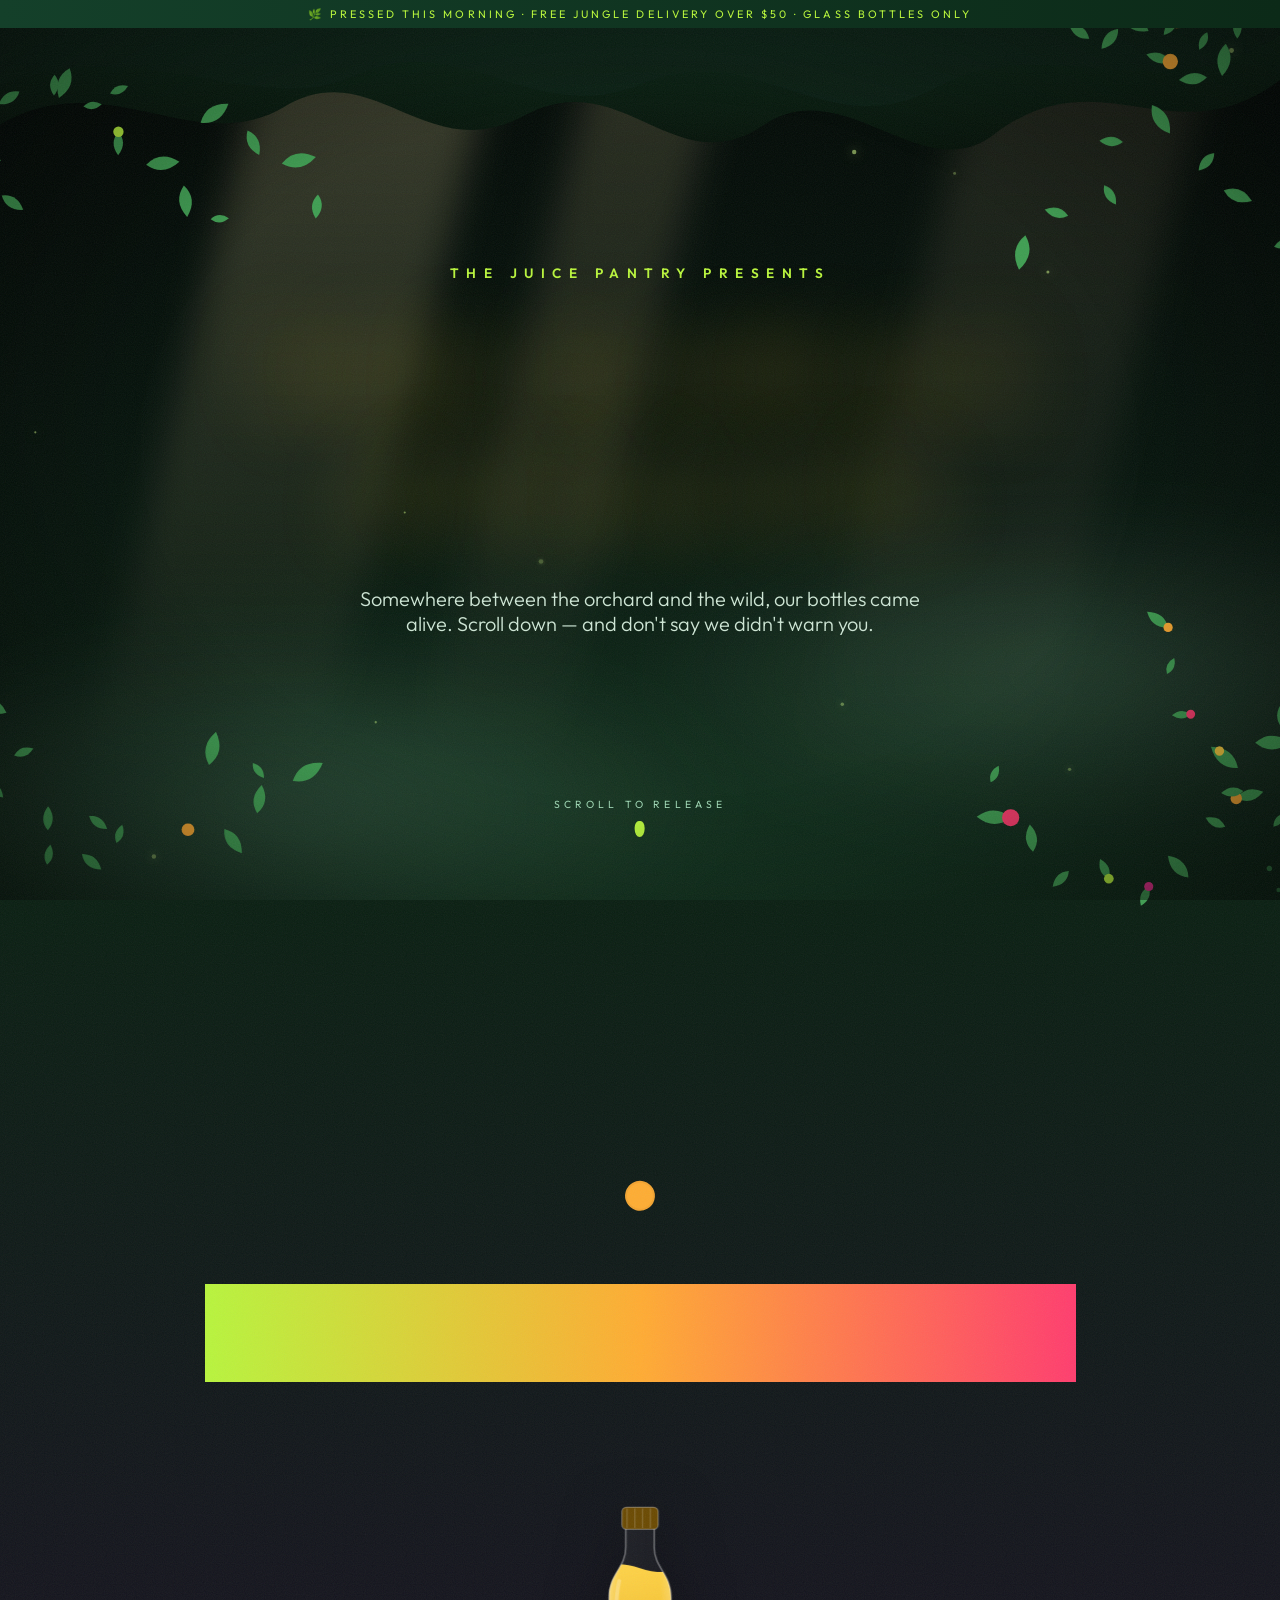
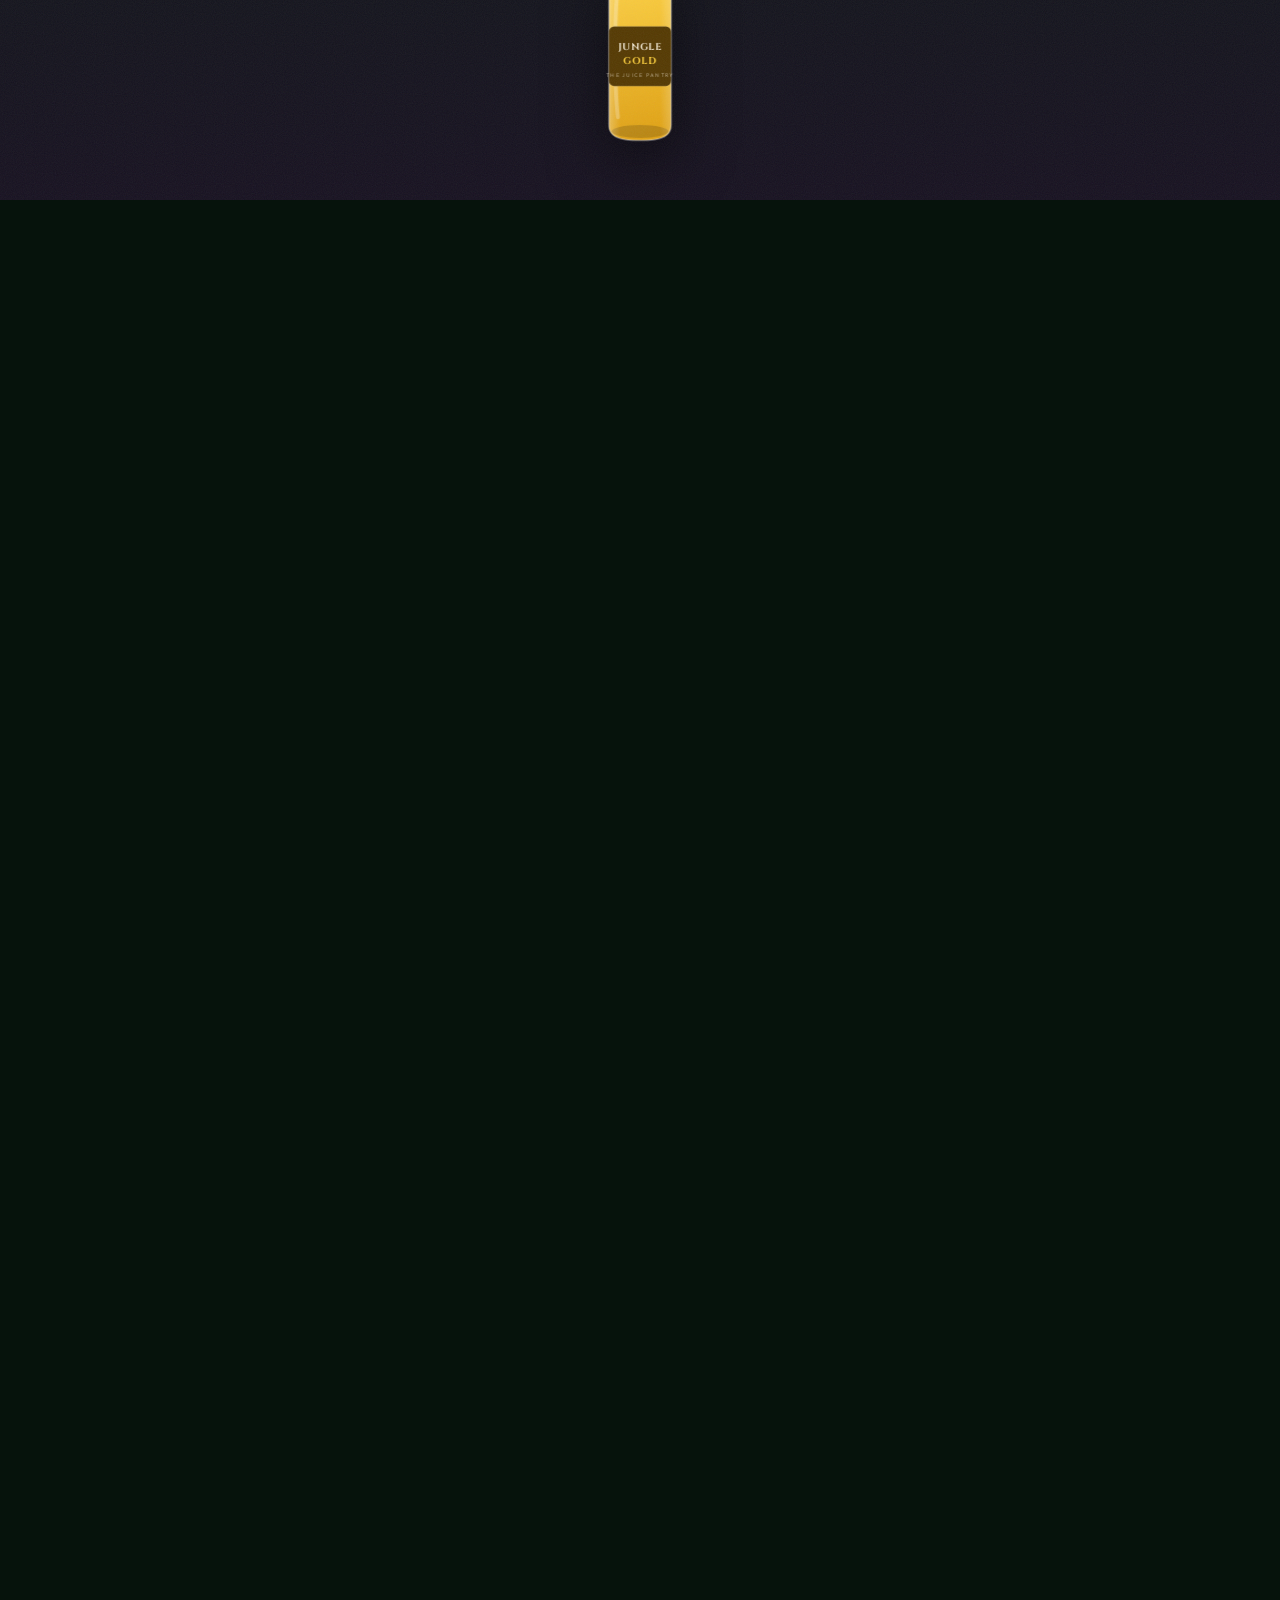
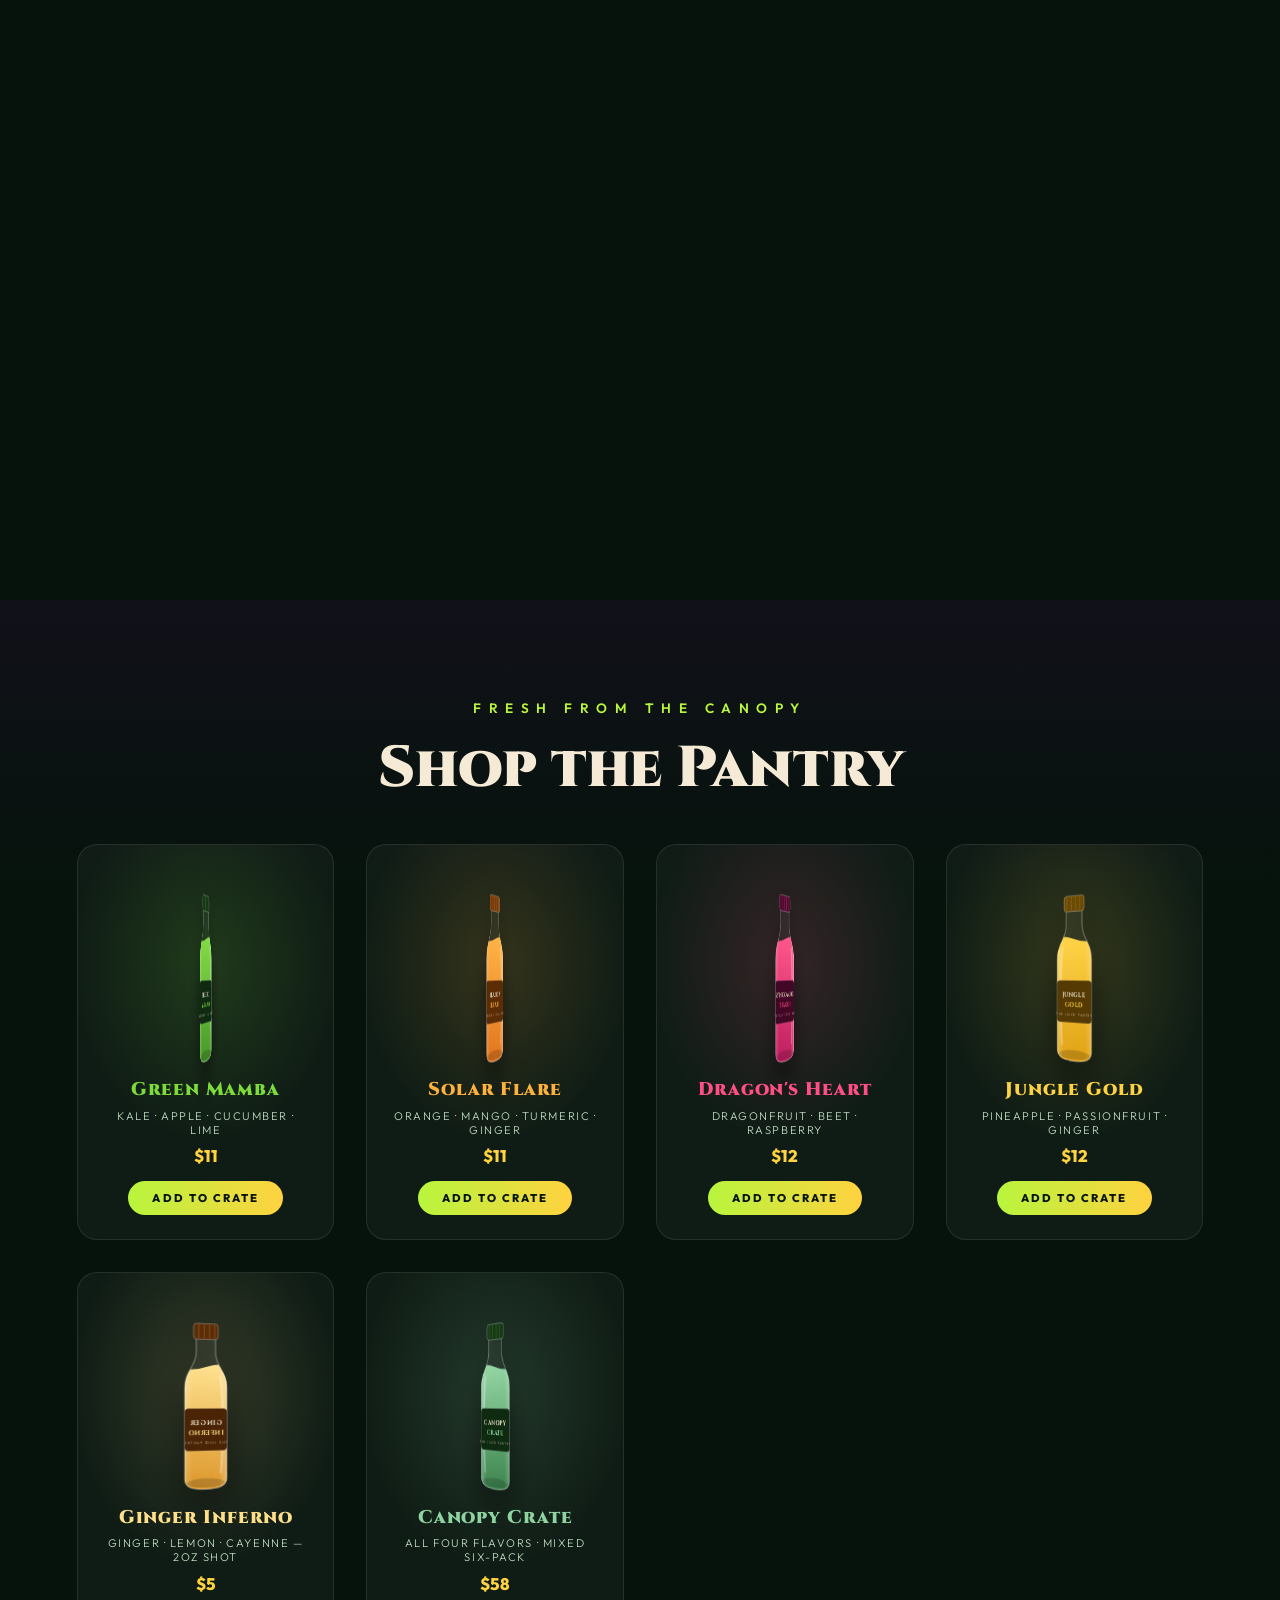
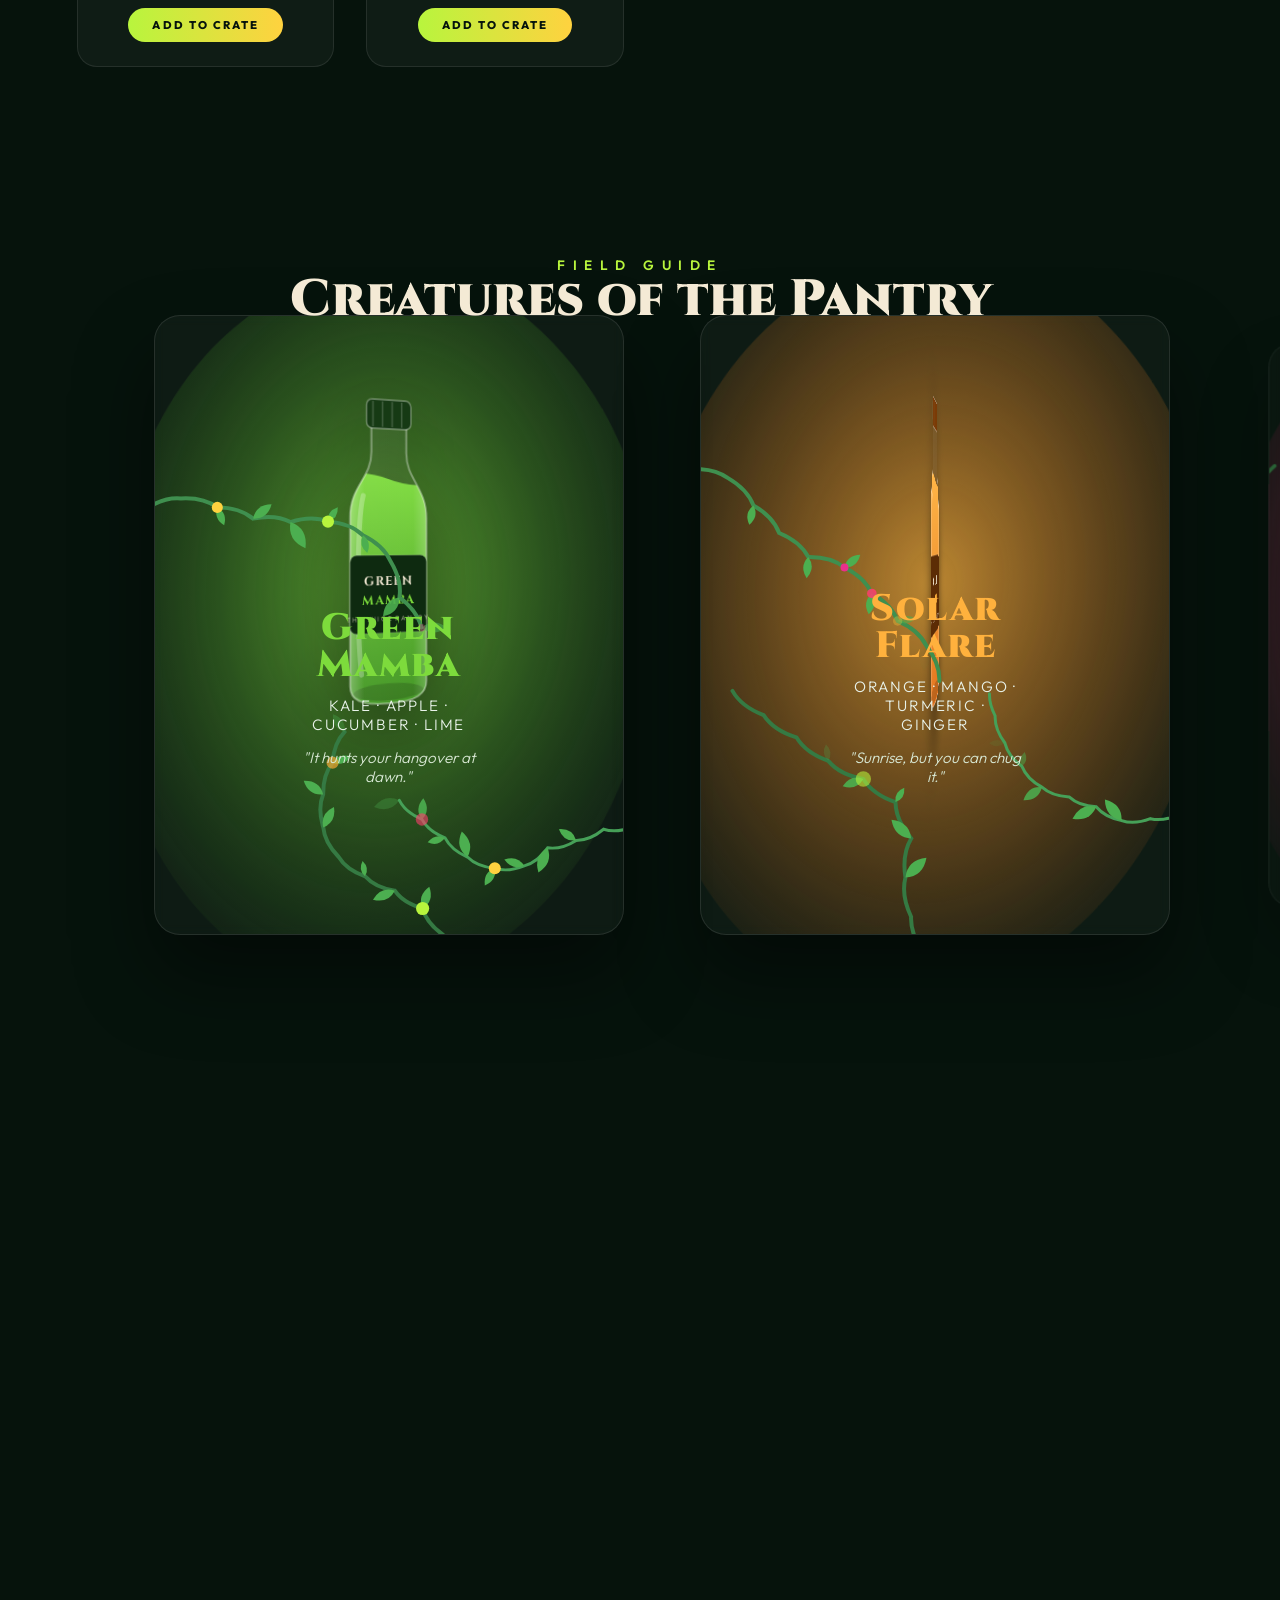
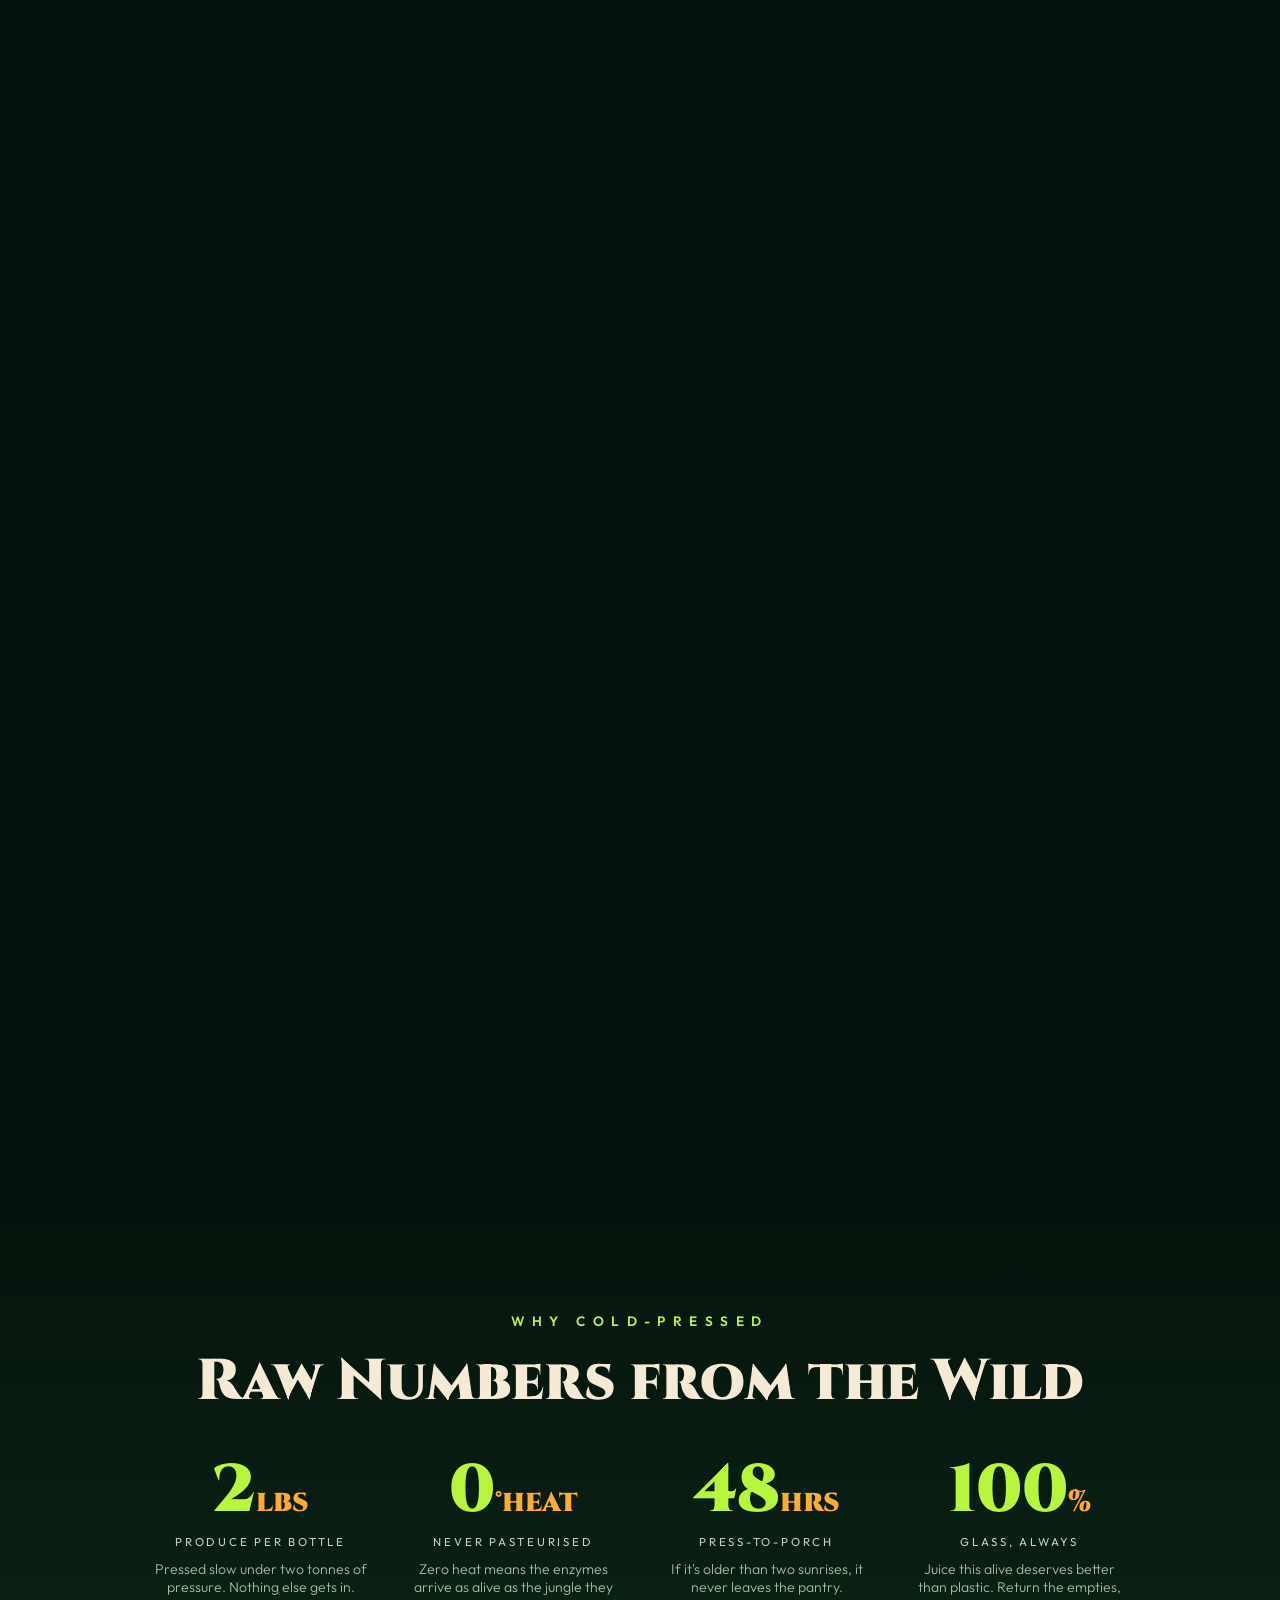
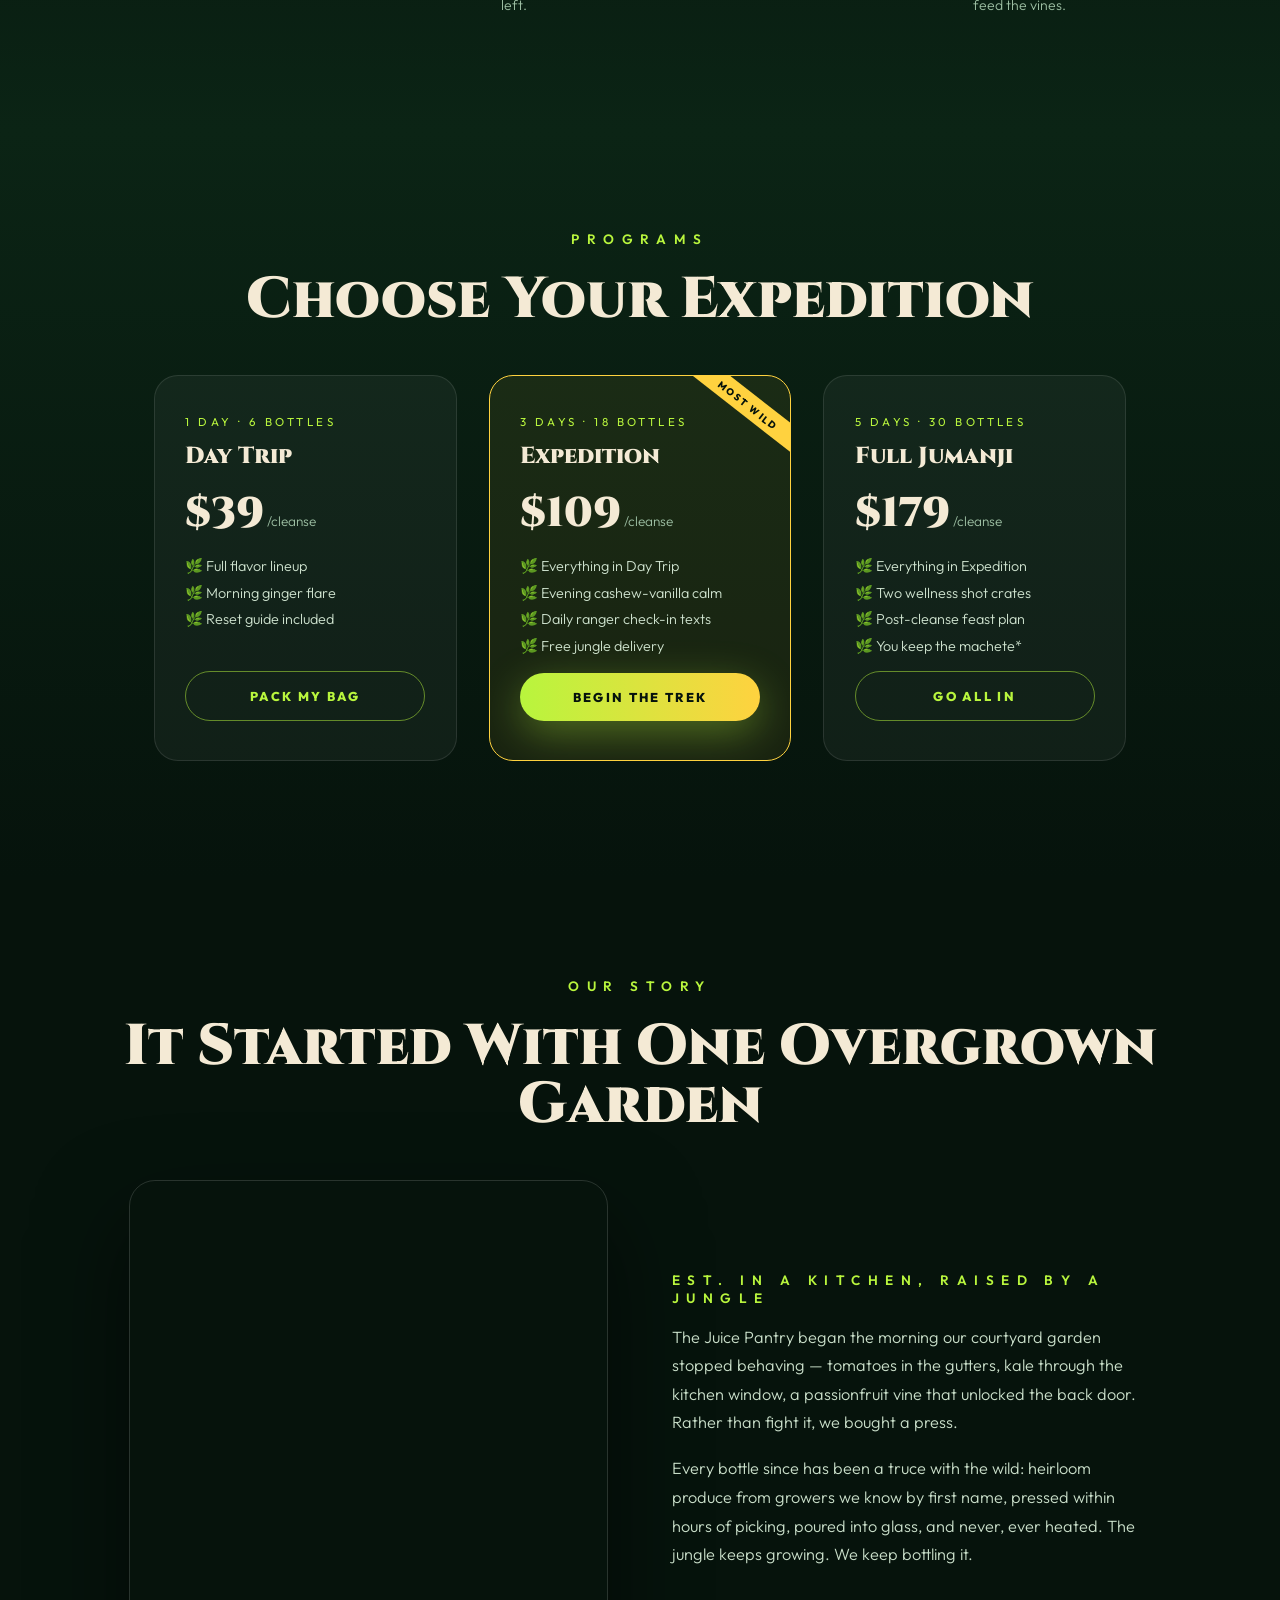
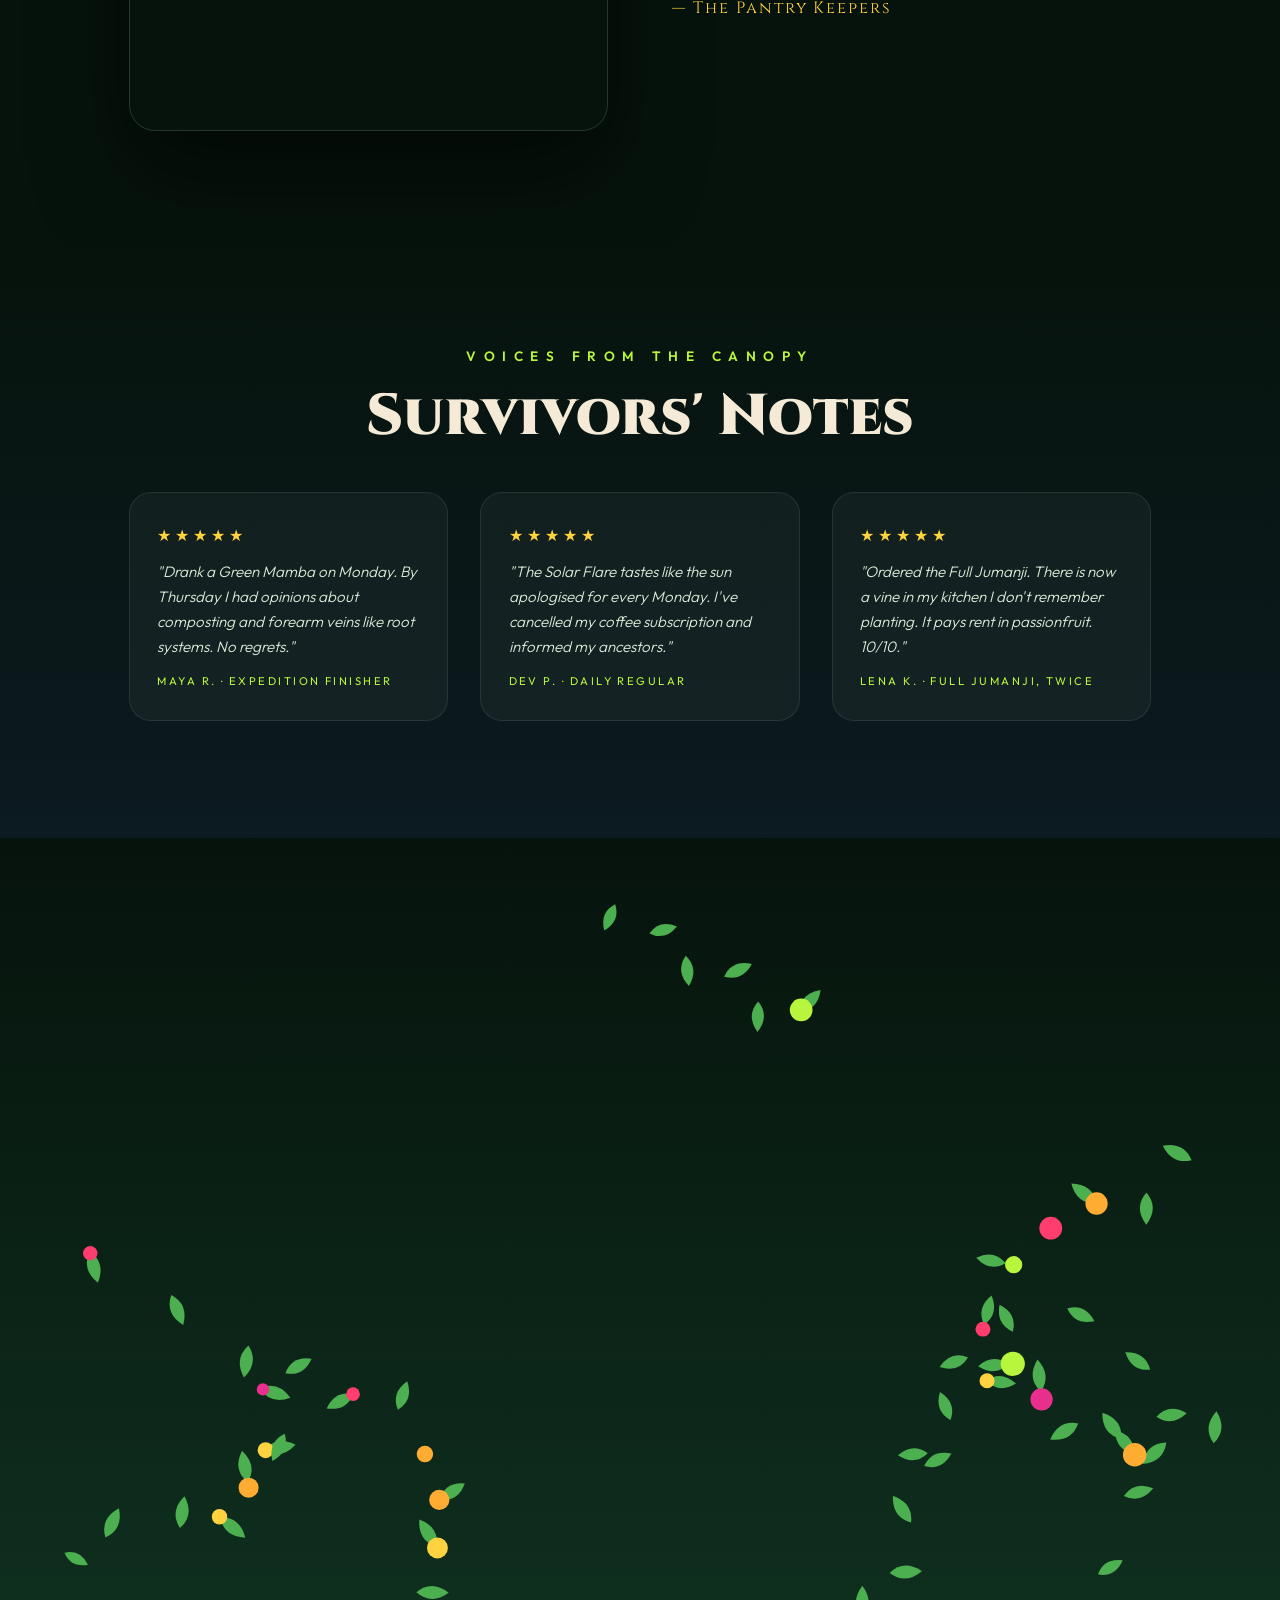
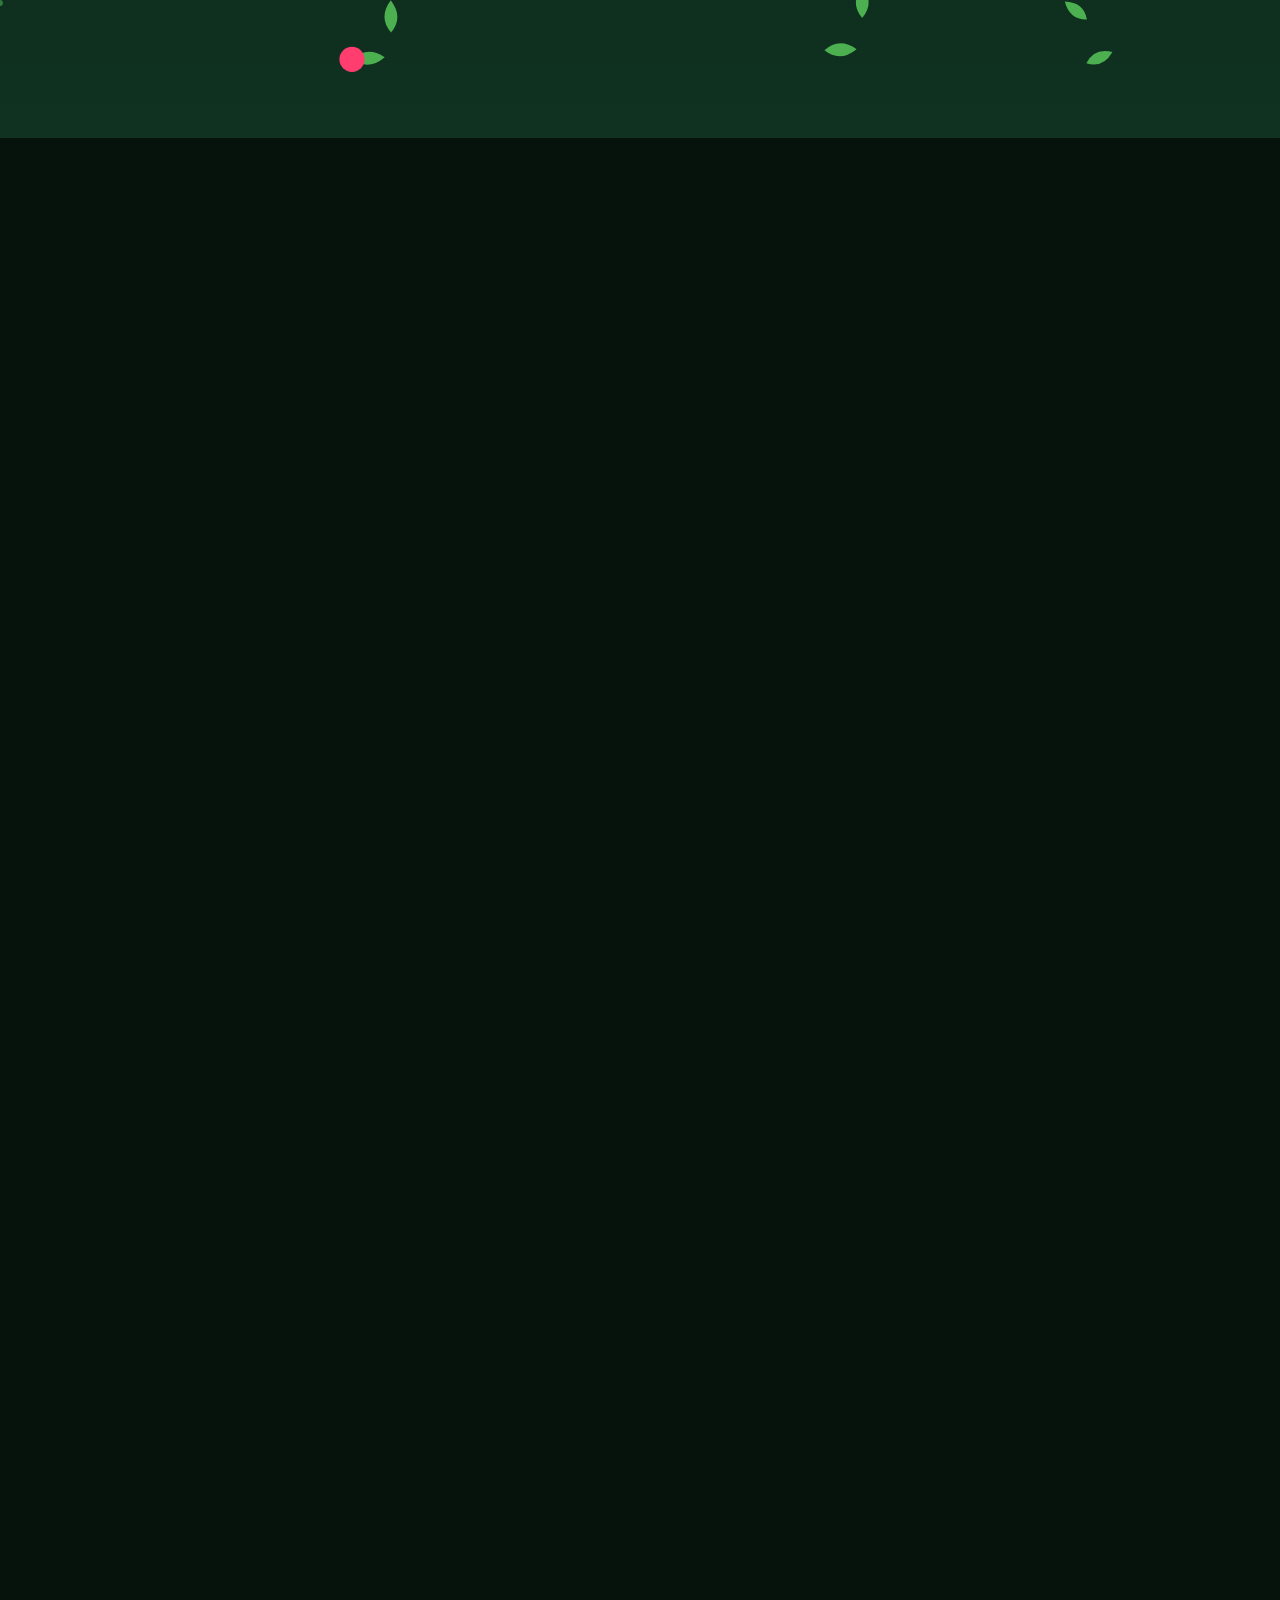
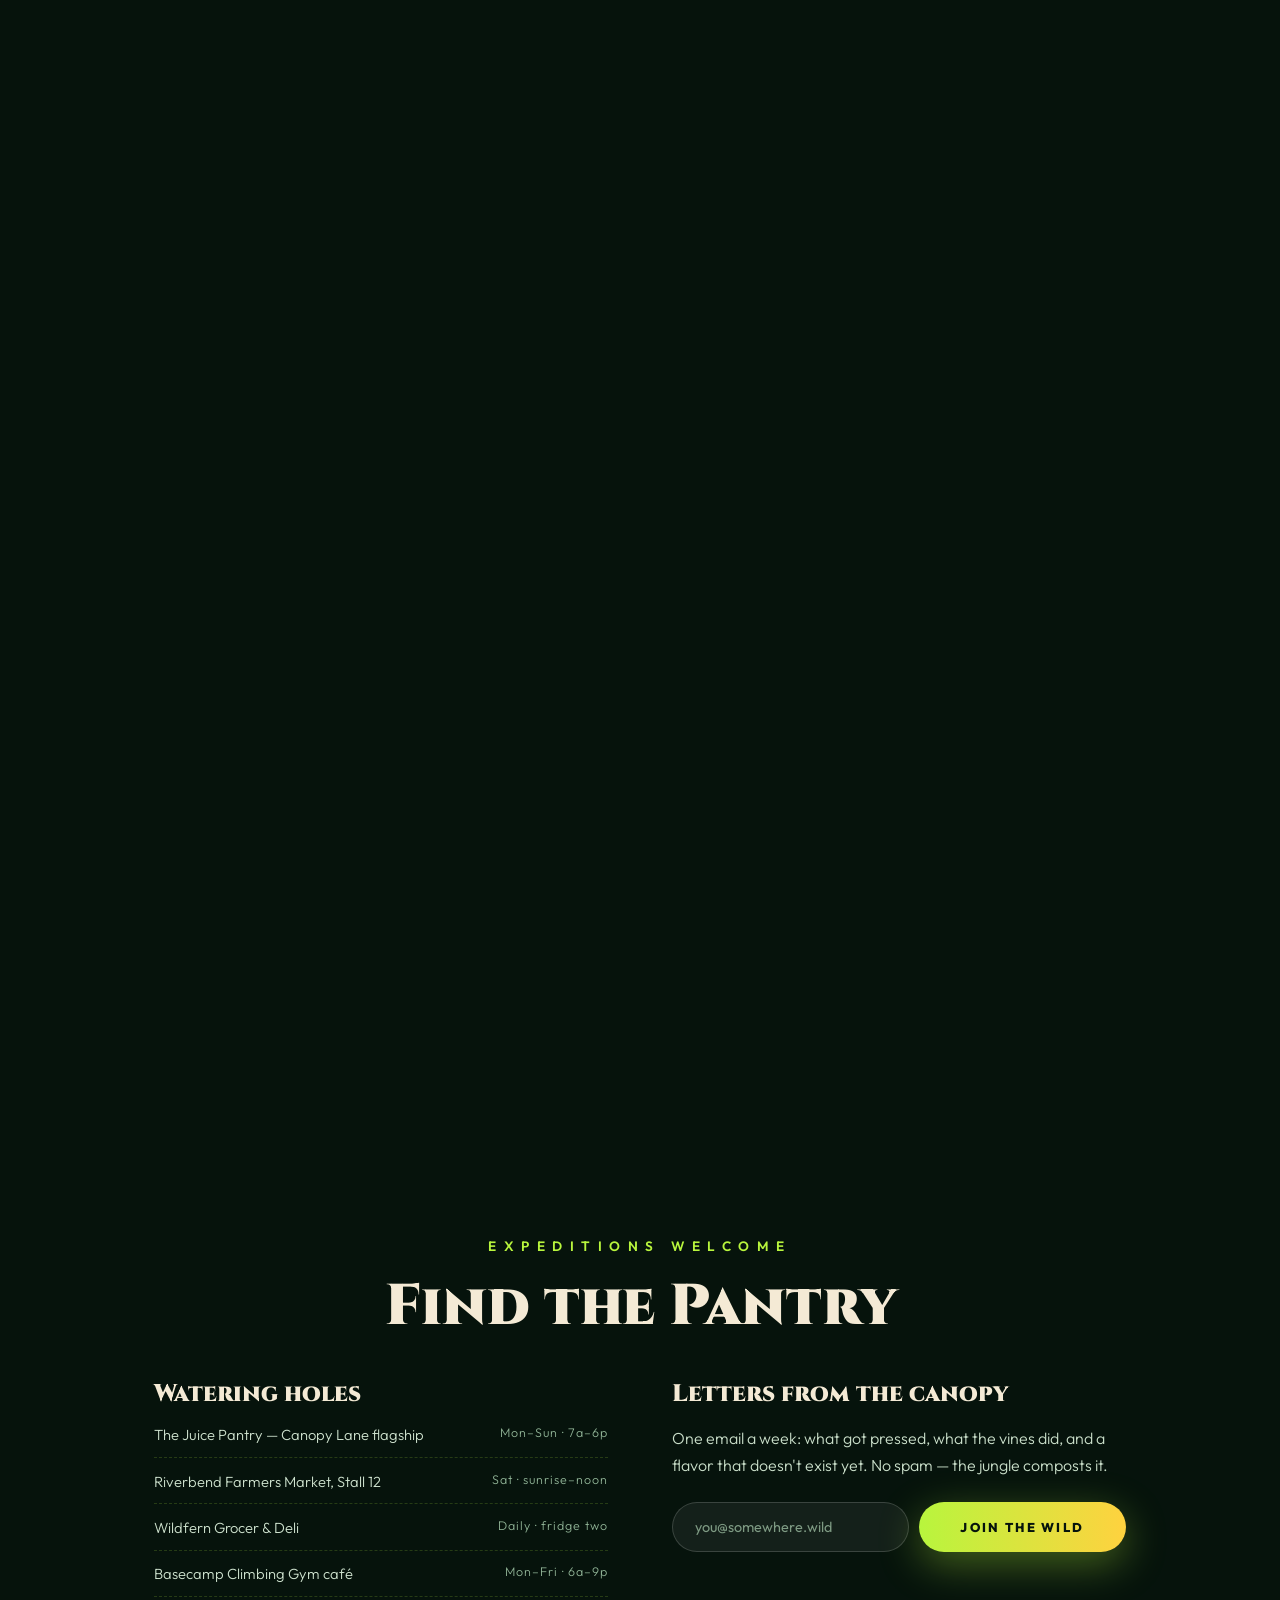
==== commit 9d31a031: "Wire pour and Green Mamba backdrops into asset map https://claude.ai/code/session_01Ef8Rpa3FCJN6UPSg" ====
--- a/juice-pantry-cinematic/index.html
+++ b/juice-pantry-cinematic/index.html
@@ -708,11 +708,13 @@
 const ASSETS = {
   hero:       {min:HF+'hf_20260611_065911_7d3a484f-a917-4d74-9b6b-211b0fbf44dc_min.webp',
                raw:HF+'hf_20260611_065911_7d3a484f-a917-4d74-9b6b-211b0fbf44dc.png'},
-  pour:       null,
+  pour:       {min:HF+'hf_20260611_070803_0e2d6ee9-26a6-4d64-8fdd-5c464af34e57_min.webp',
+               raw:HF+'hf_20260611_070803_0e2d6ee9-26a6-4d64-8fdd-5c464af34e57.png'},
   story:      null,
   overgrowth: null,
   finale:     null,
-  mamba:      null,
+  mamba:      {min:HF+'hf_20260611_071125_b3717f6e-e952-4ec8-b08e-ded0a19b2c5d_min.webp',
+               raw:HF+'hf_20260611_071125_b3717f6e-e952-4ec8-b08e-ded0a19b2c5d.png'},
   solar:      null,
   dragon:     null,
   gold:       null,
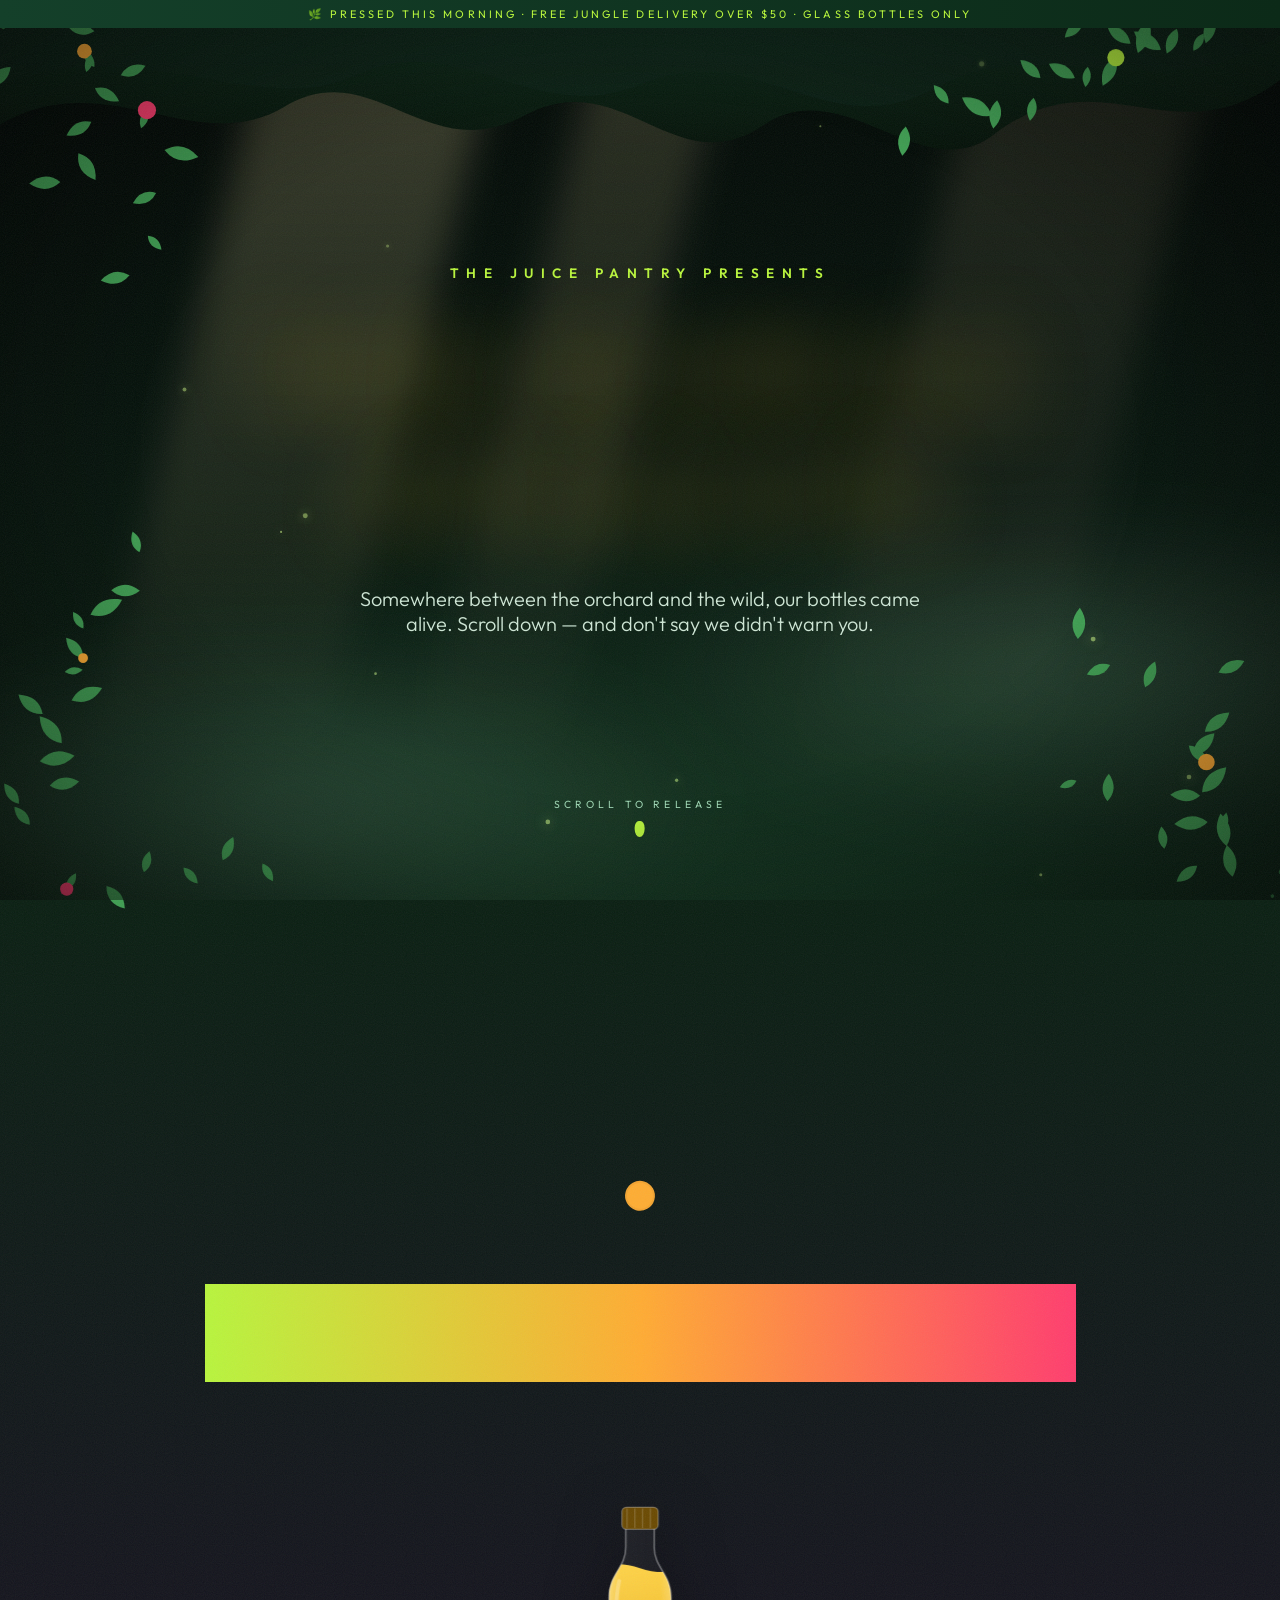
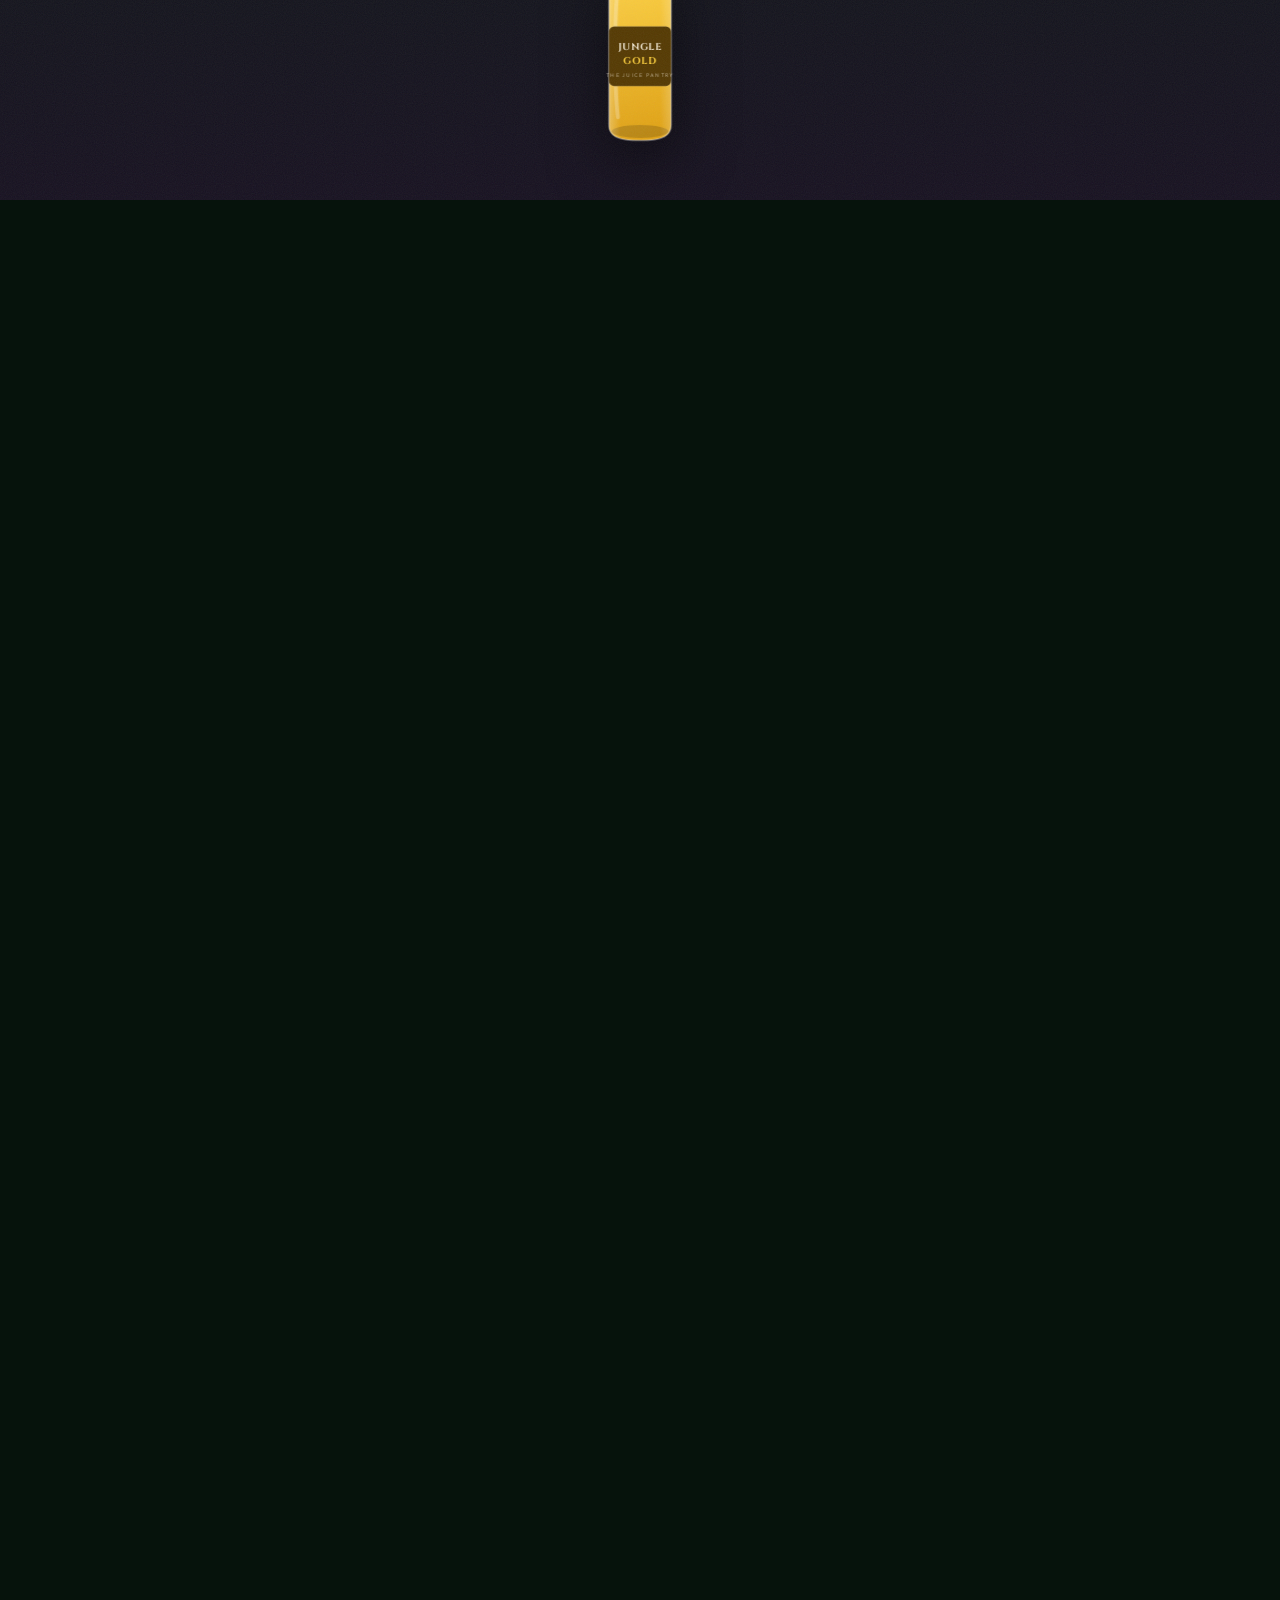
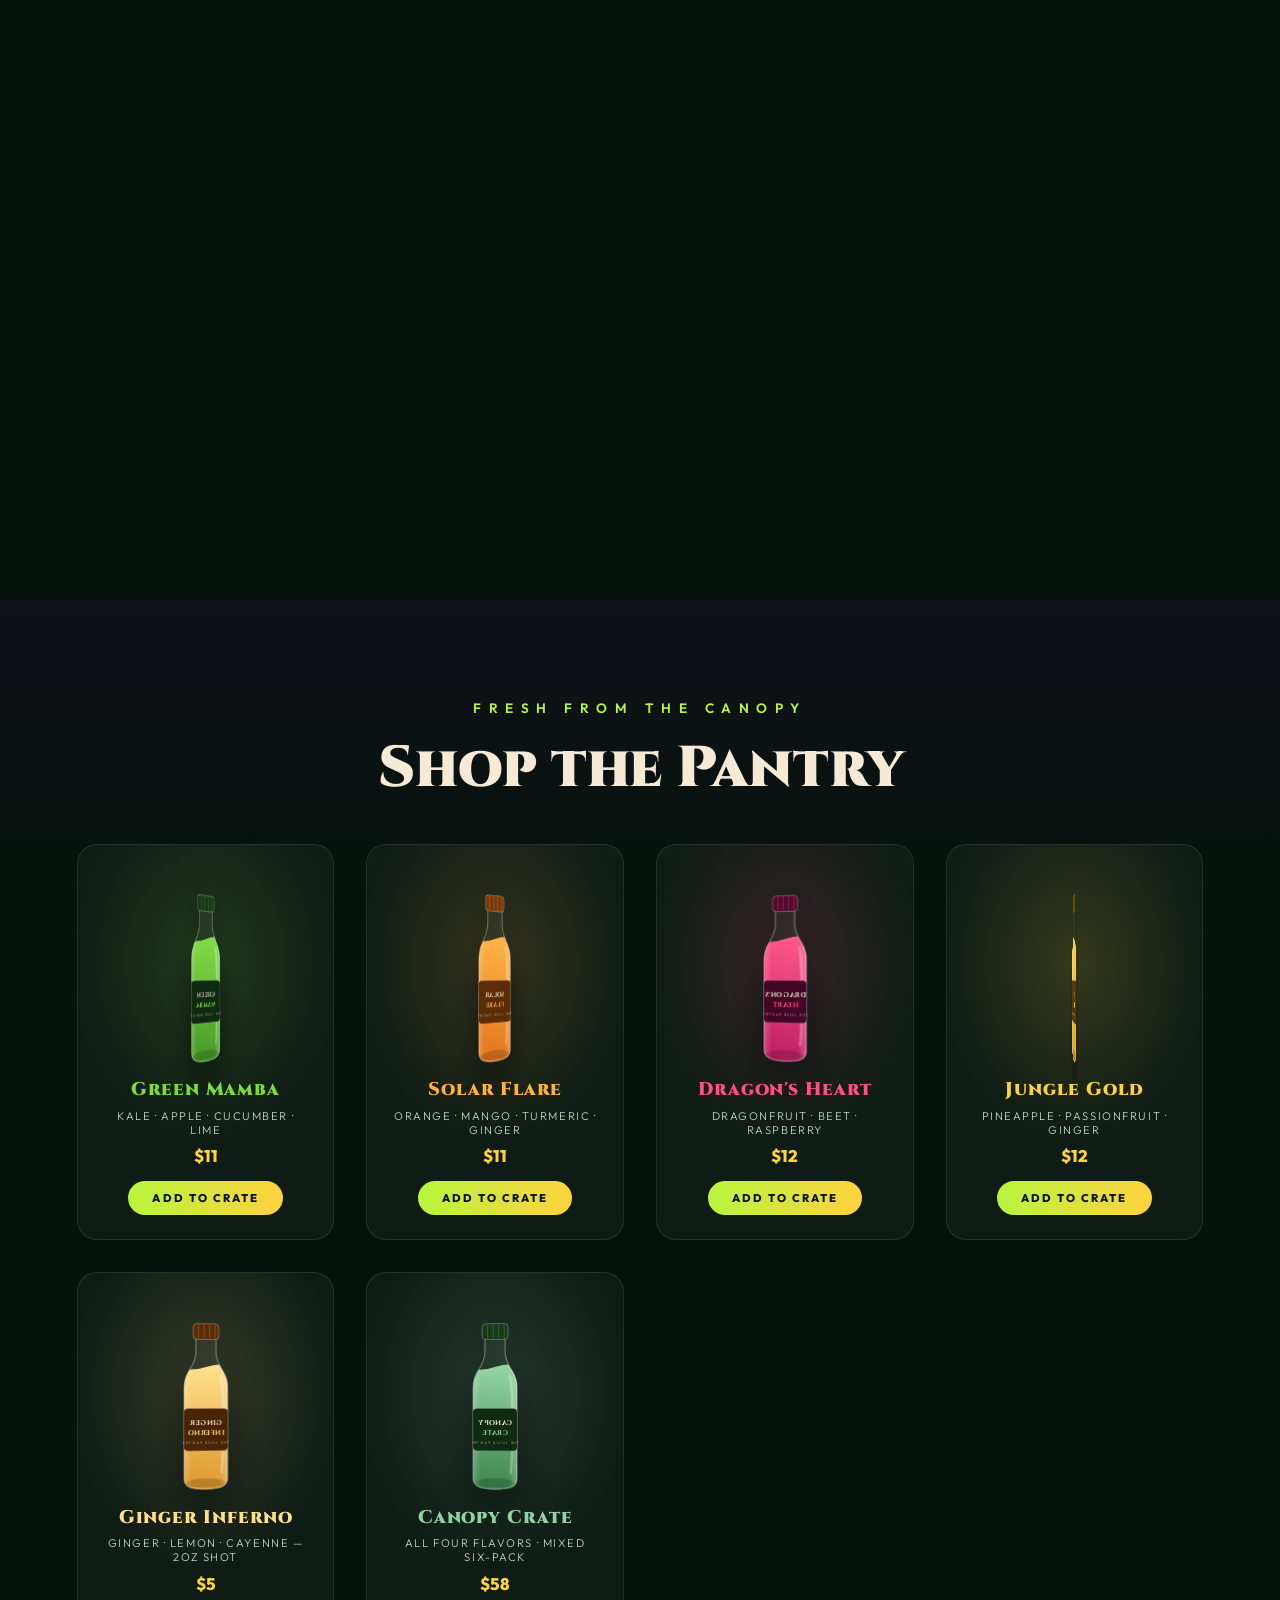
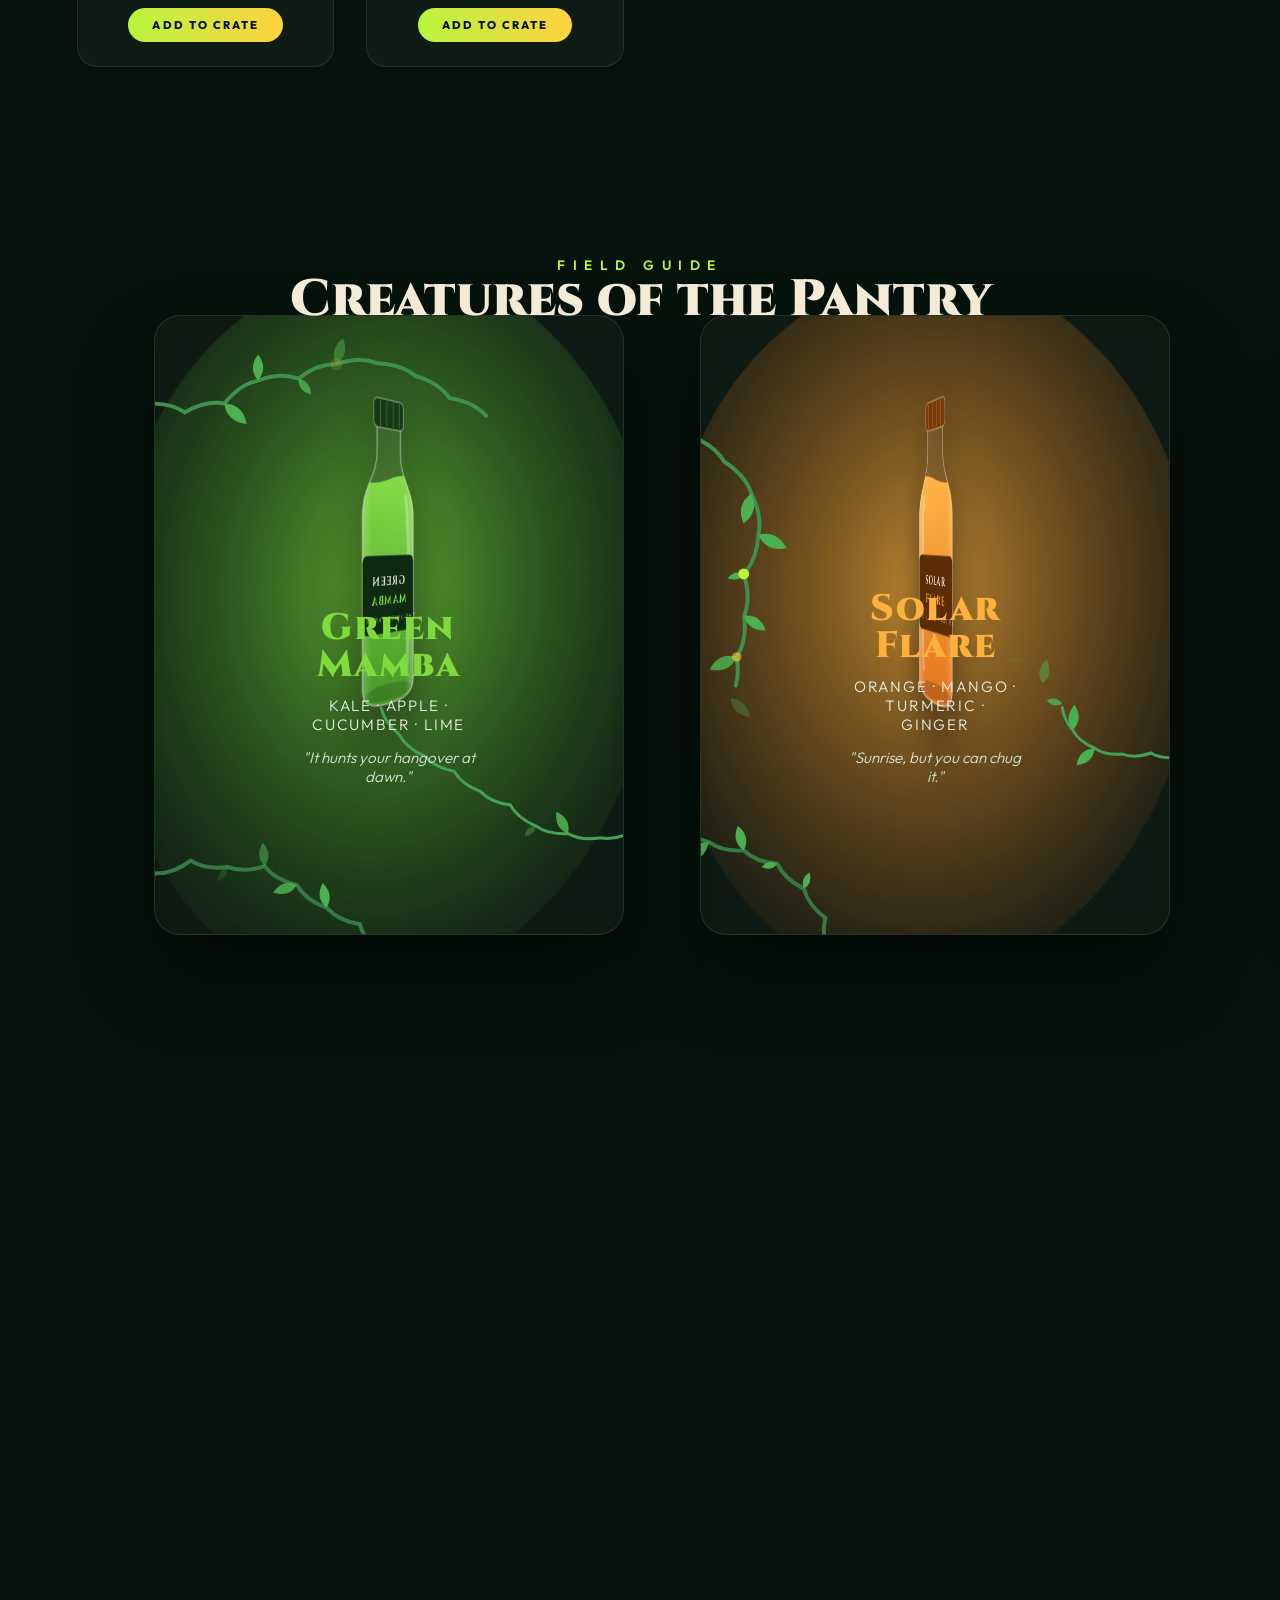
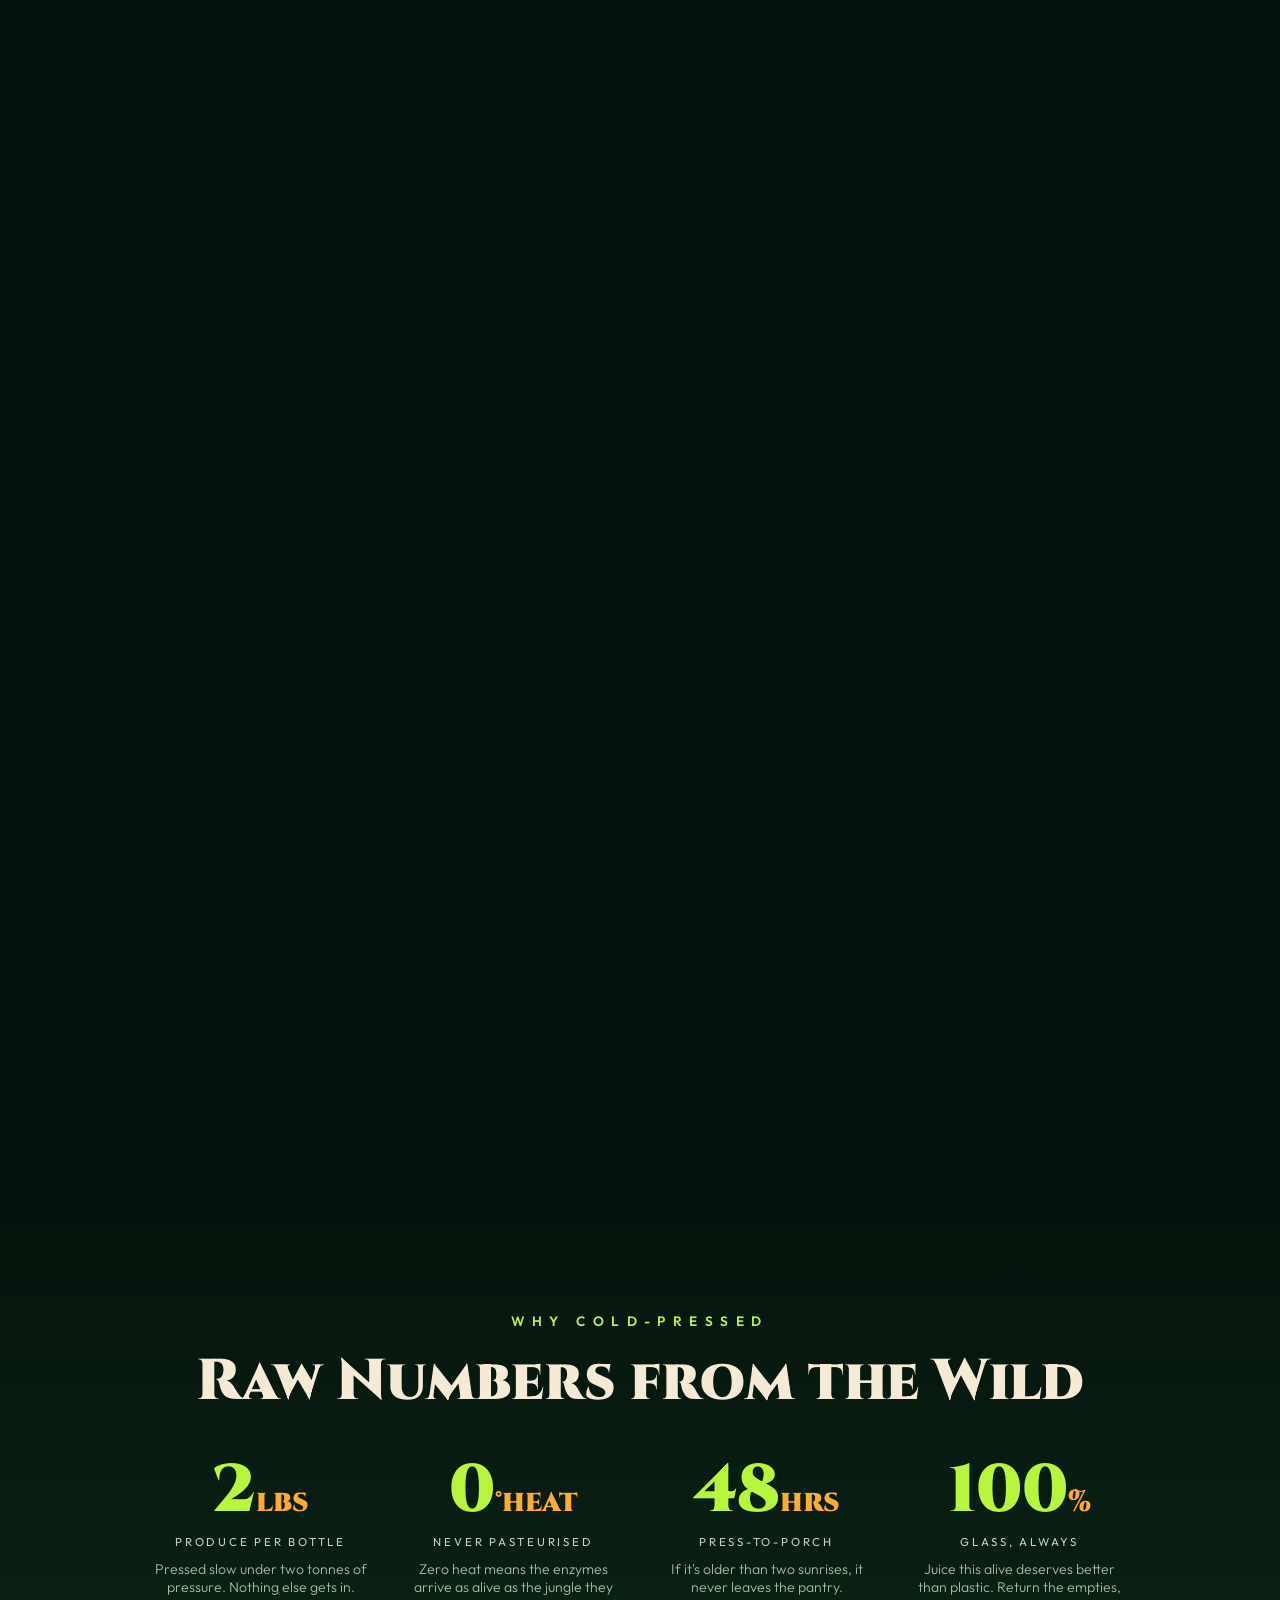
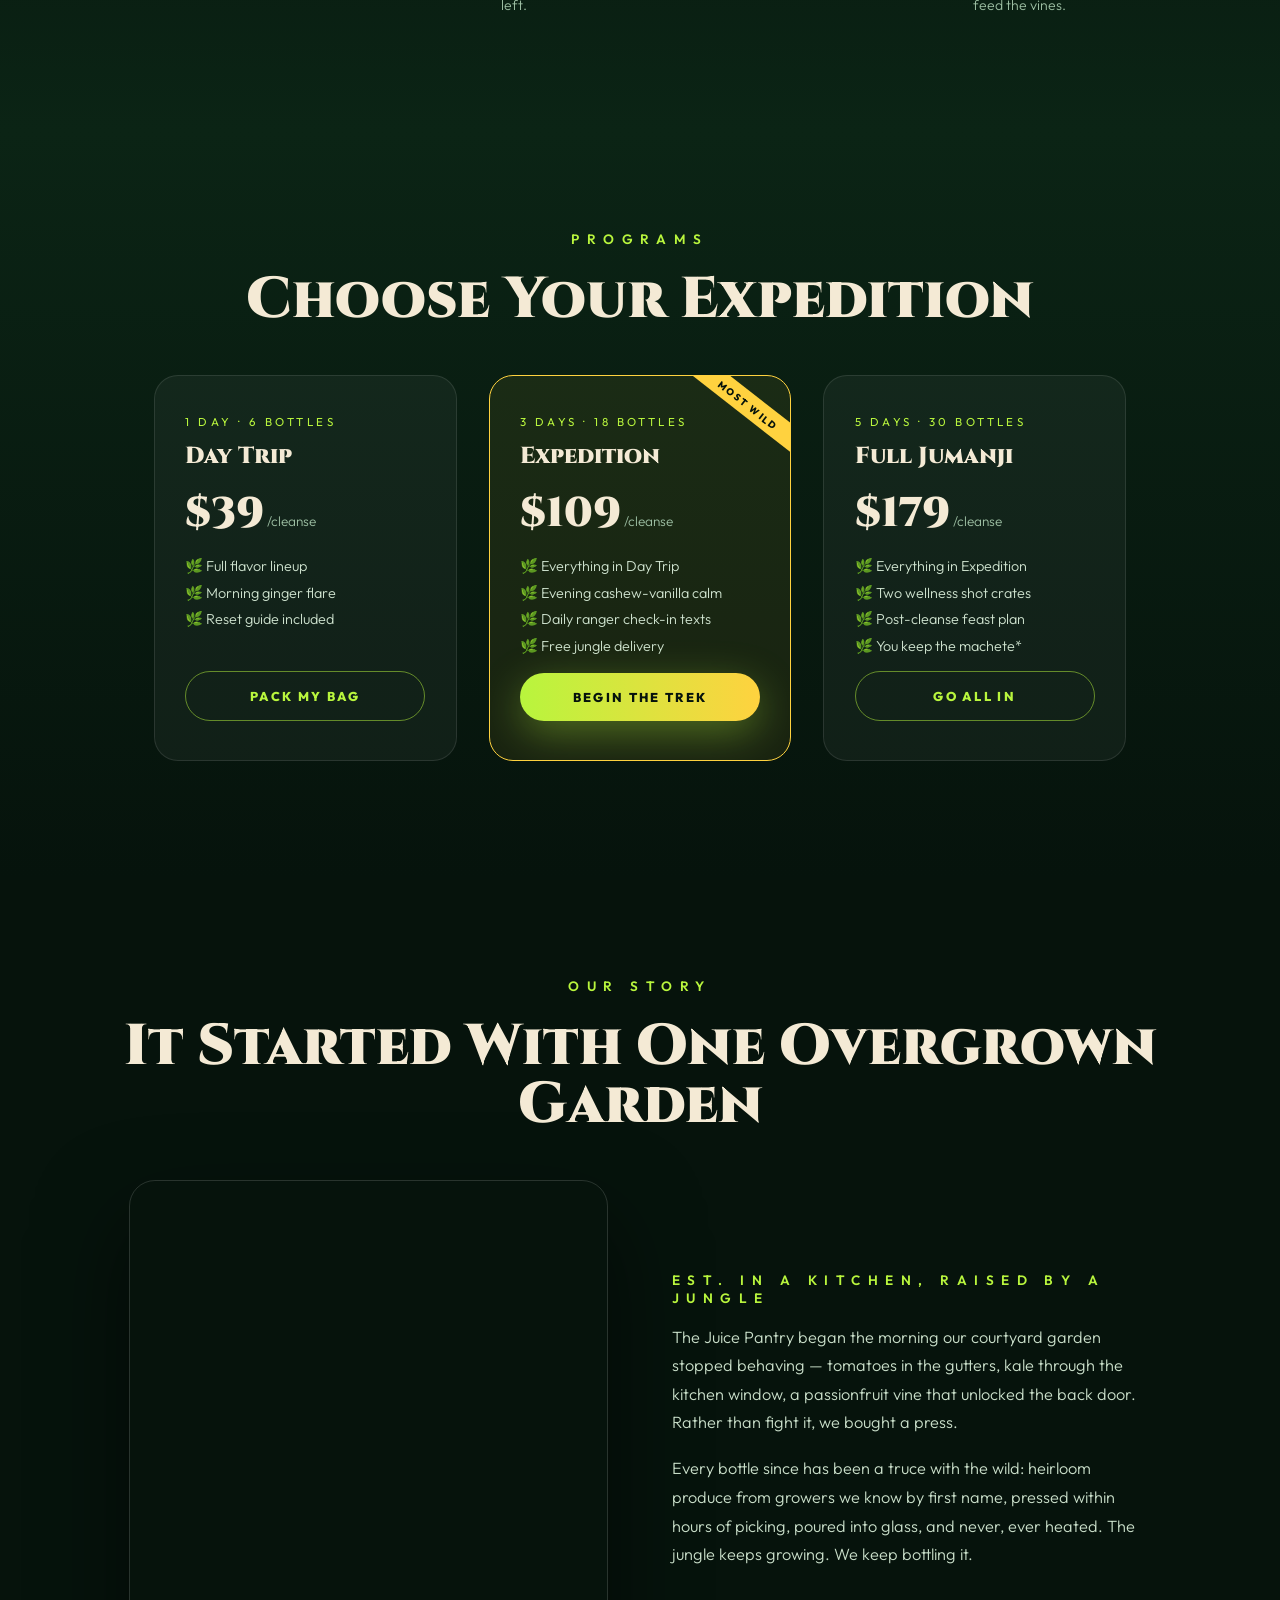
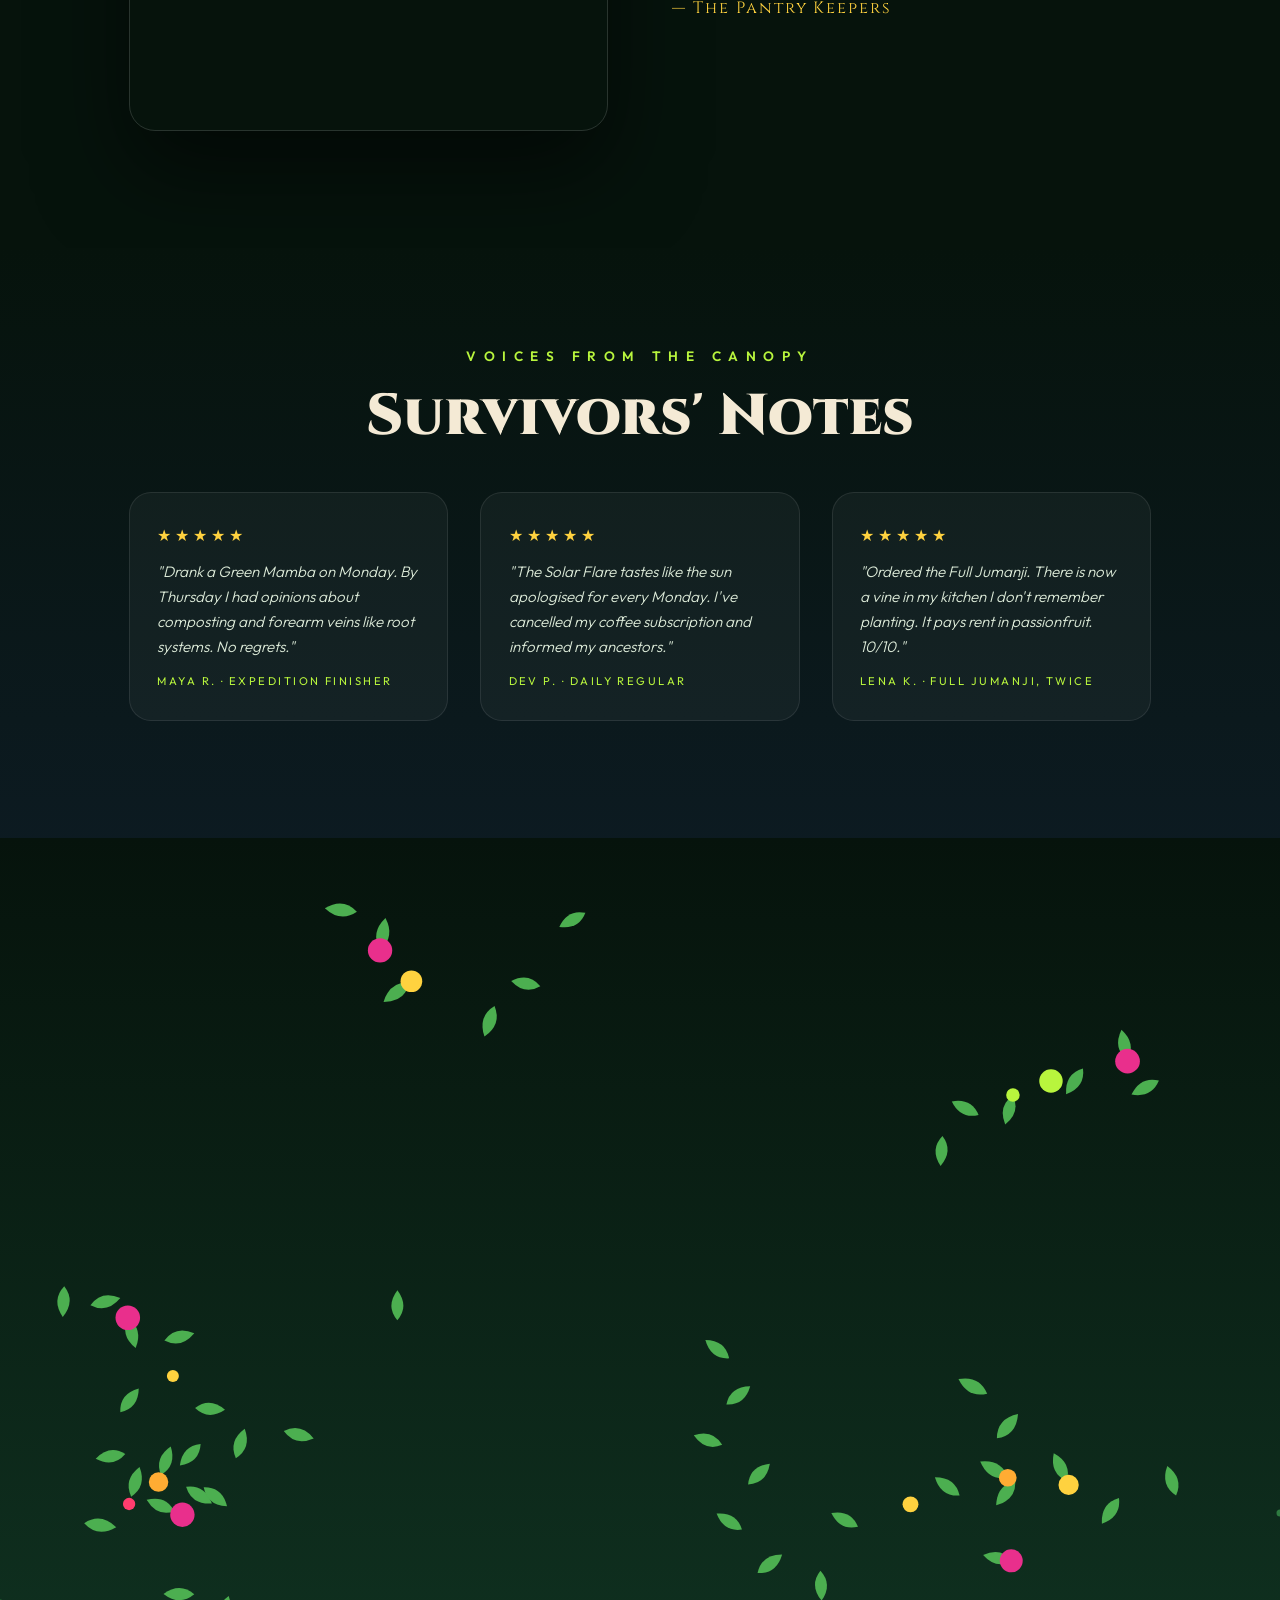
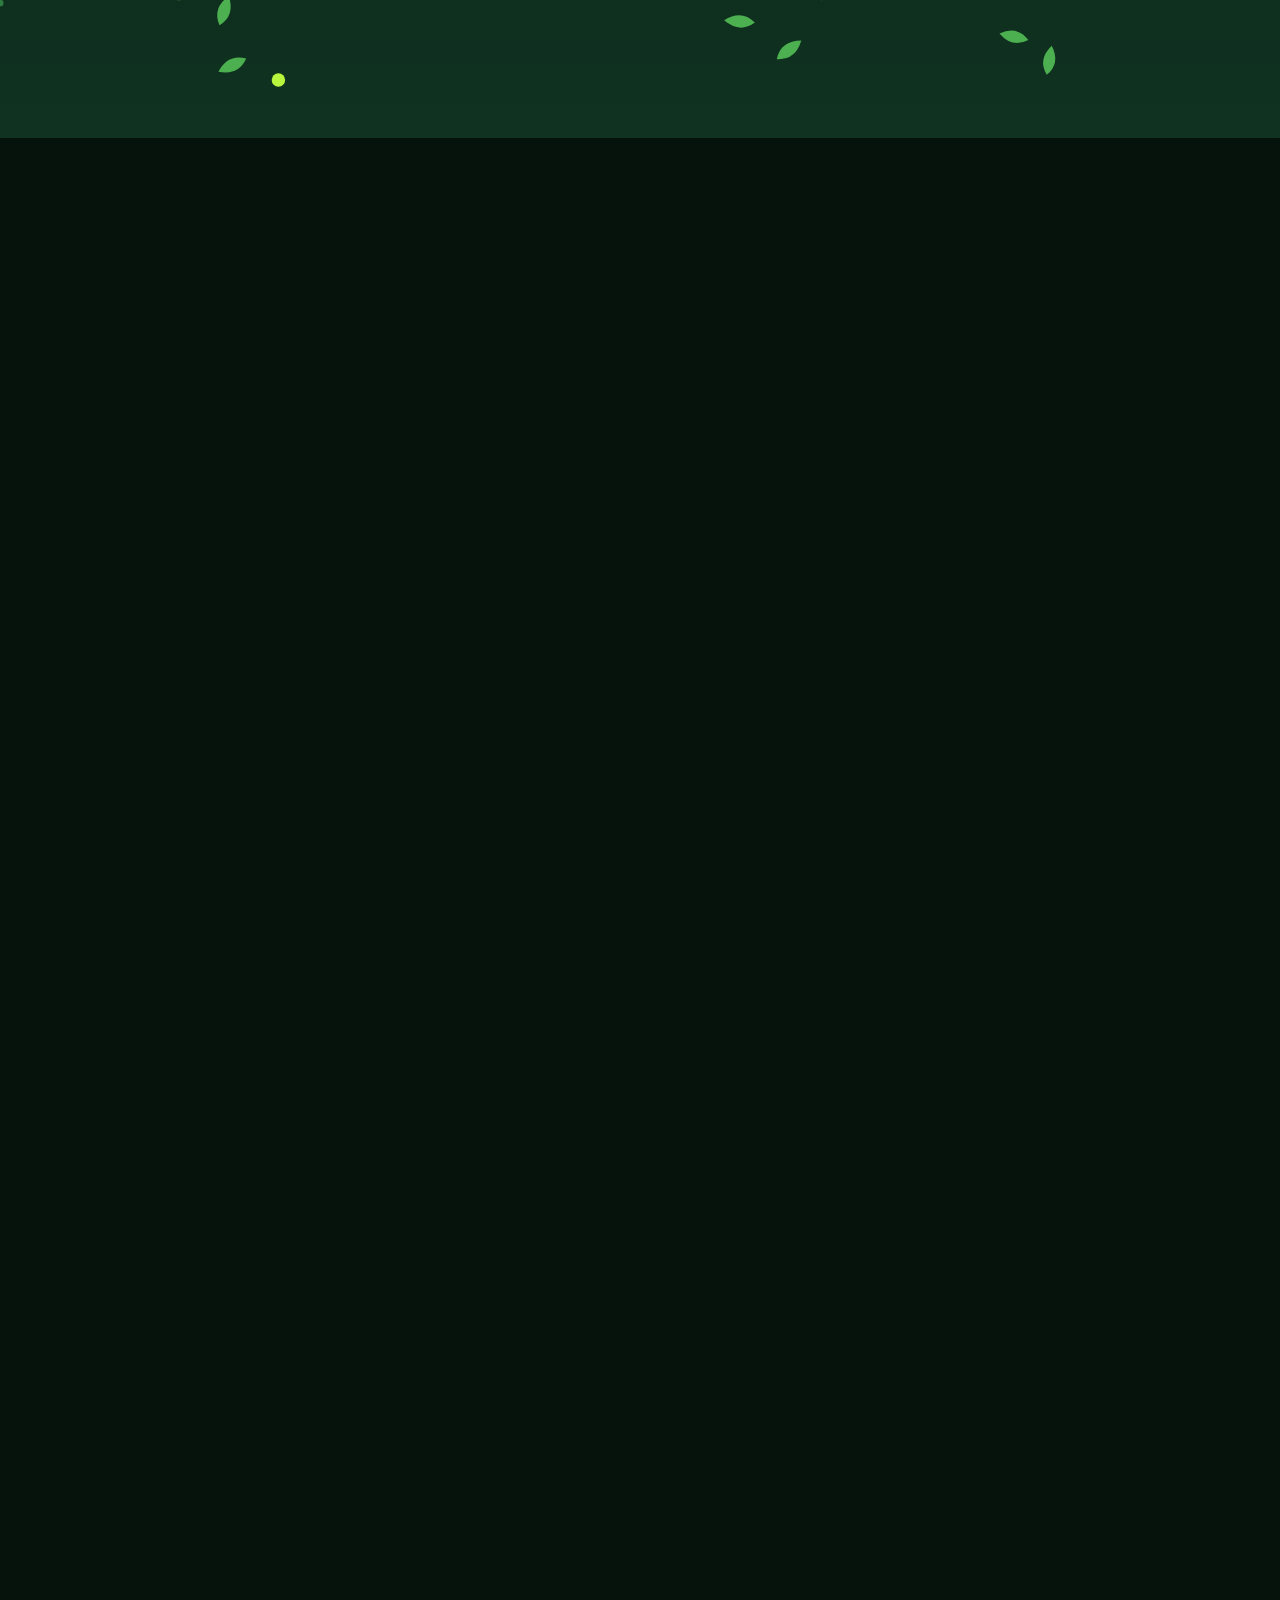
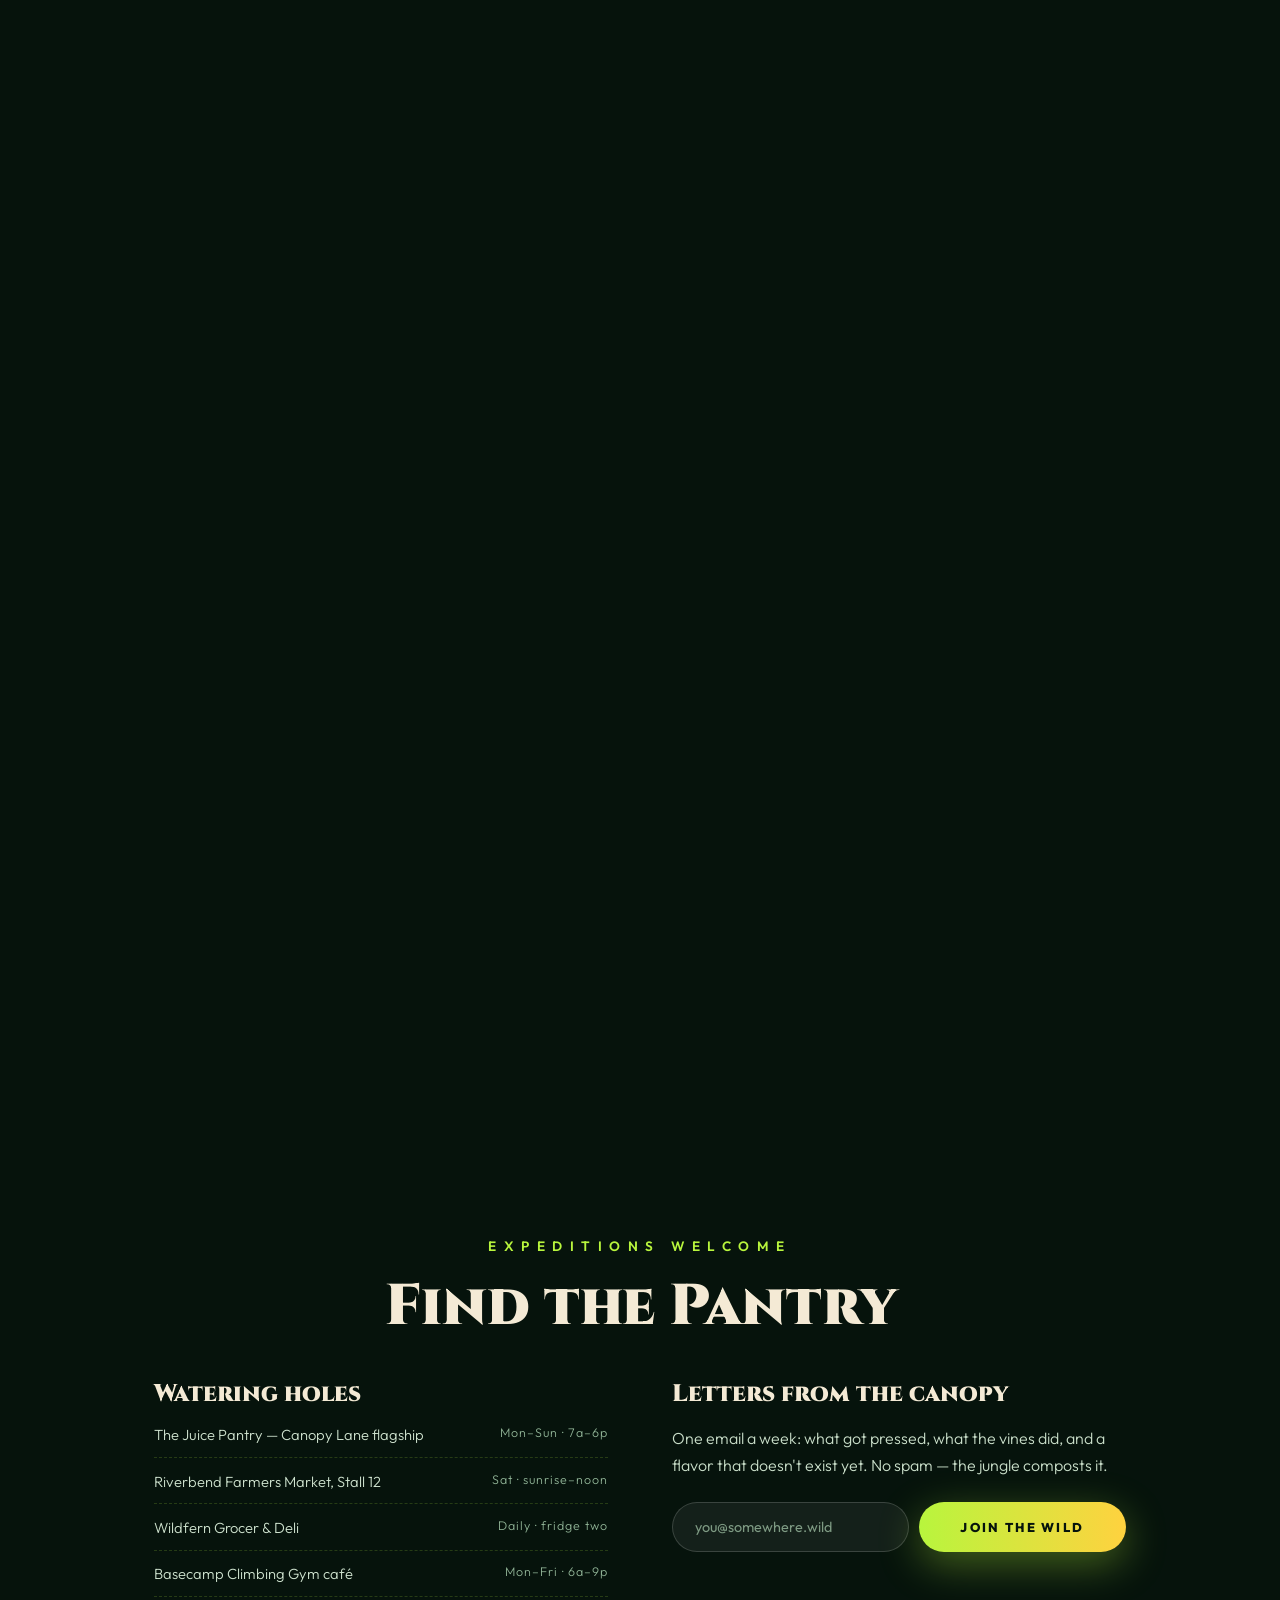
==== commit 0d5f445c: "Wire Solar Flare backdrop into asset map https://claude.ai/code/session_01Ef8Rpa3FCJN6UPSgB6V4zD" ====
--- a/juice-pantry-cinematic/index.html
+++ b/juice-pantry-cinematic/index.html
@@ -715,7 +715,8 @@
   finale:     null,
   mamba:      {min:HF+'hf_20260611_071125_b3717f6e-e952-4ec8-b08e-ded0a19b2c5d_min.webp',
                raw:HF+'hf_20260611_071125_b3717f6e-e952-4ec8-b08e-ded0a19b2c5d.png'},
-  solar:      null,
+  solar:      {min:HF+'hf_20260611_071213_80899e57-6202-48dd-88e7-96821663357c_min.webp',
+               raw:HF+'hf_20260611_071213_80899e57-6202-48dd-88e7-96821663357c.png'},
   dragon:     null,
   gold:       null,
 };
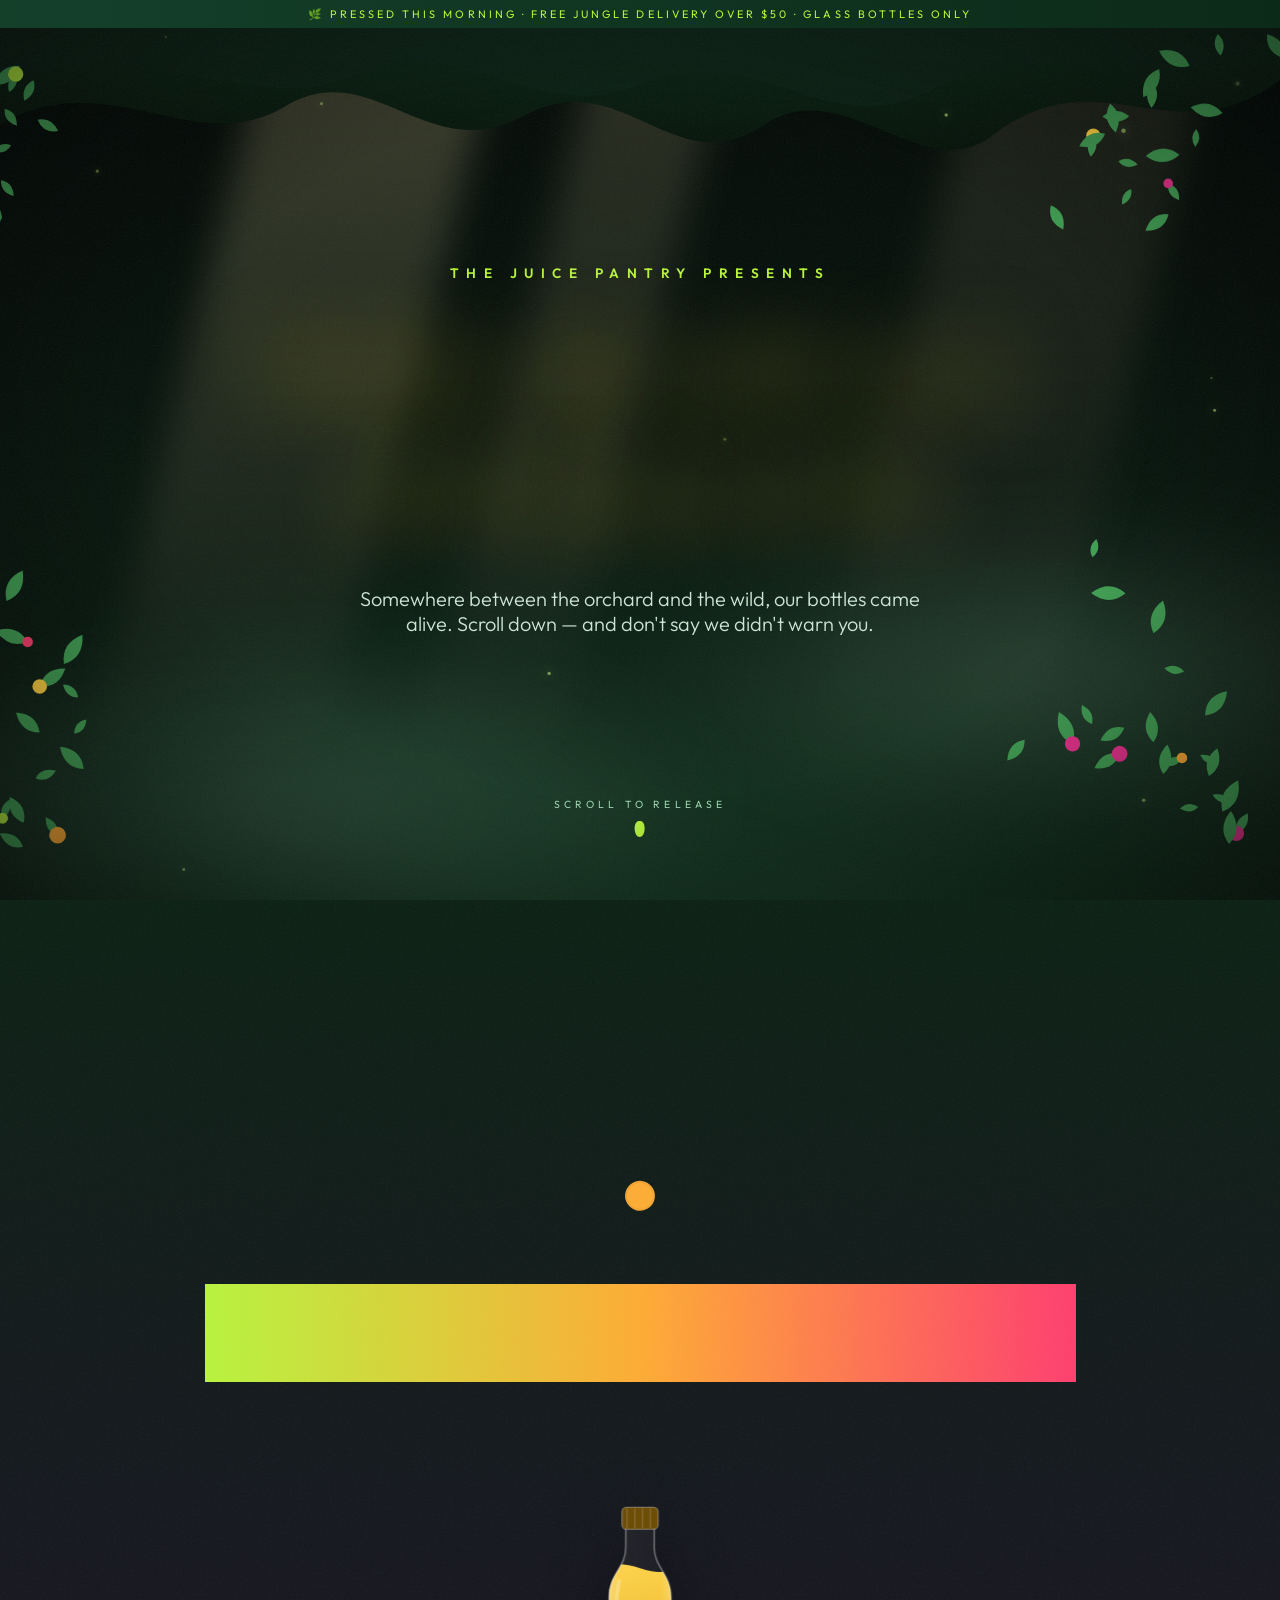
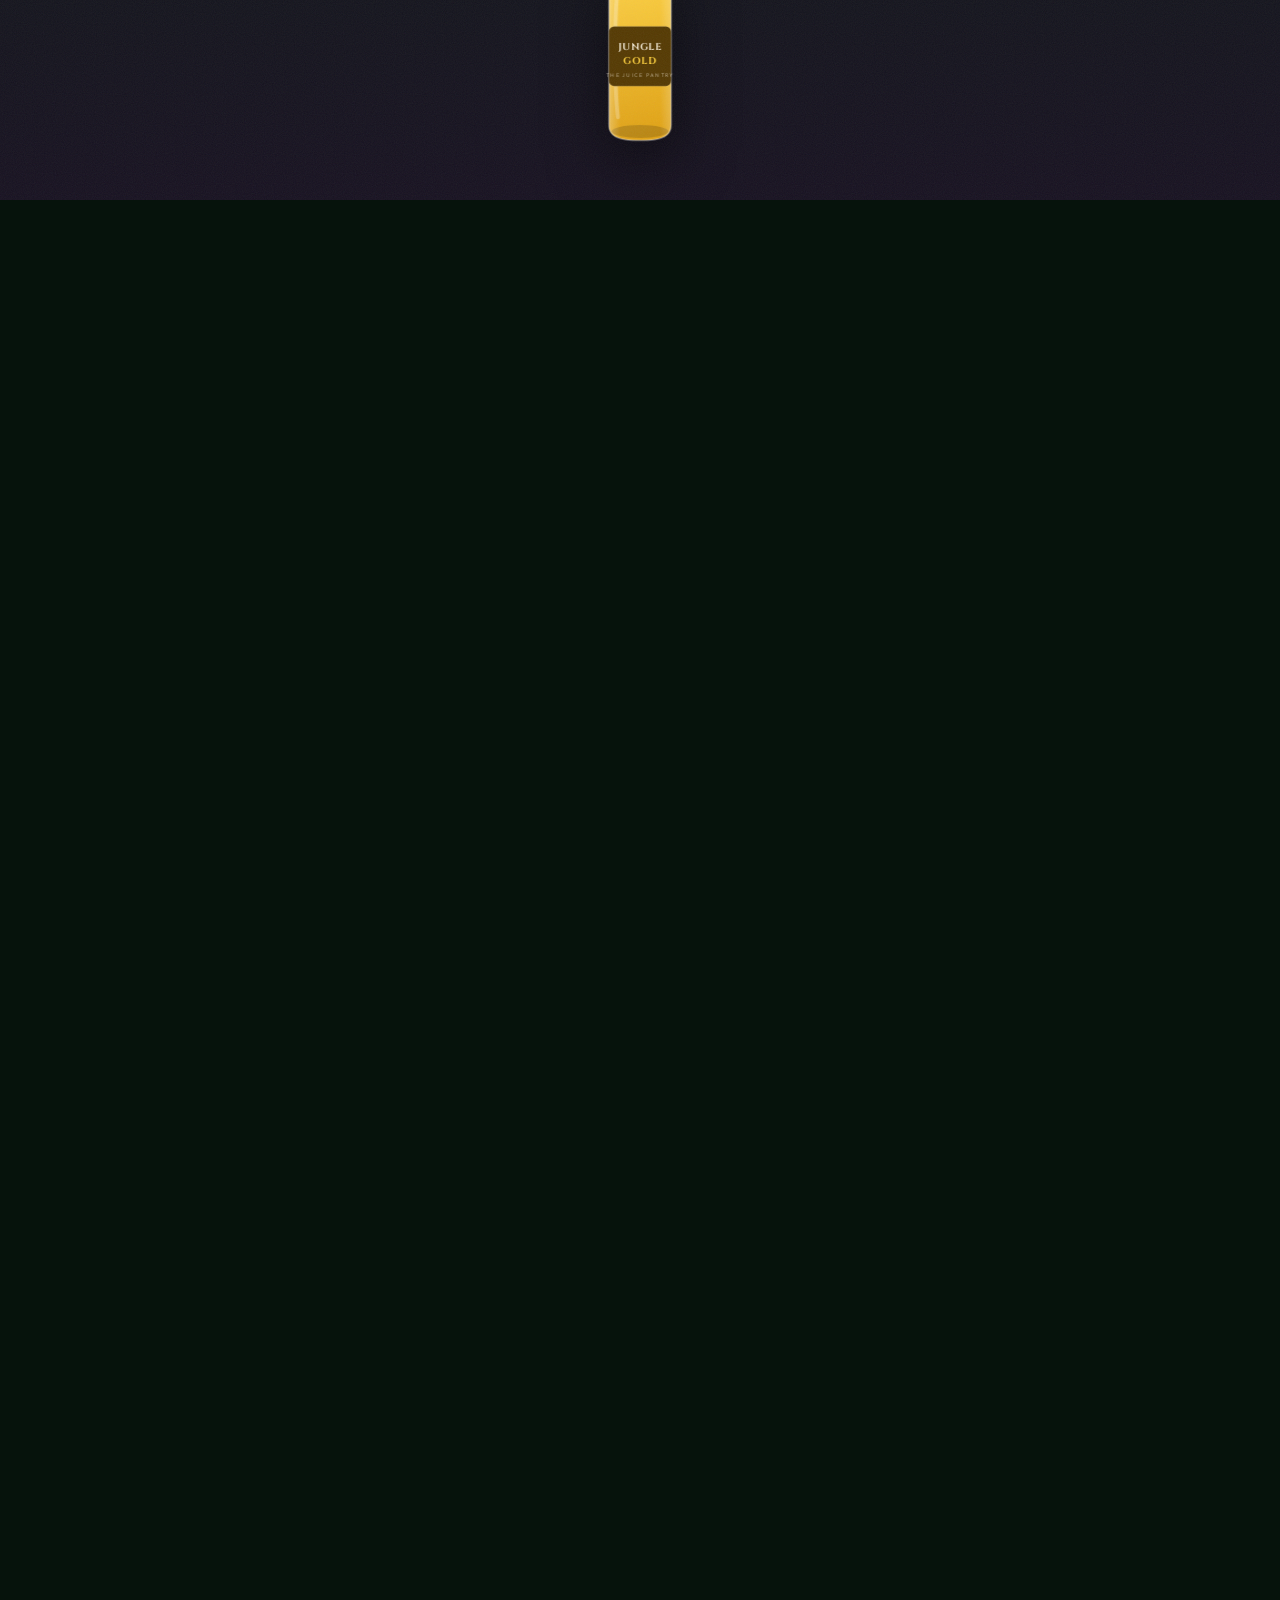
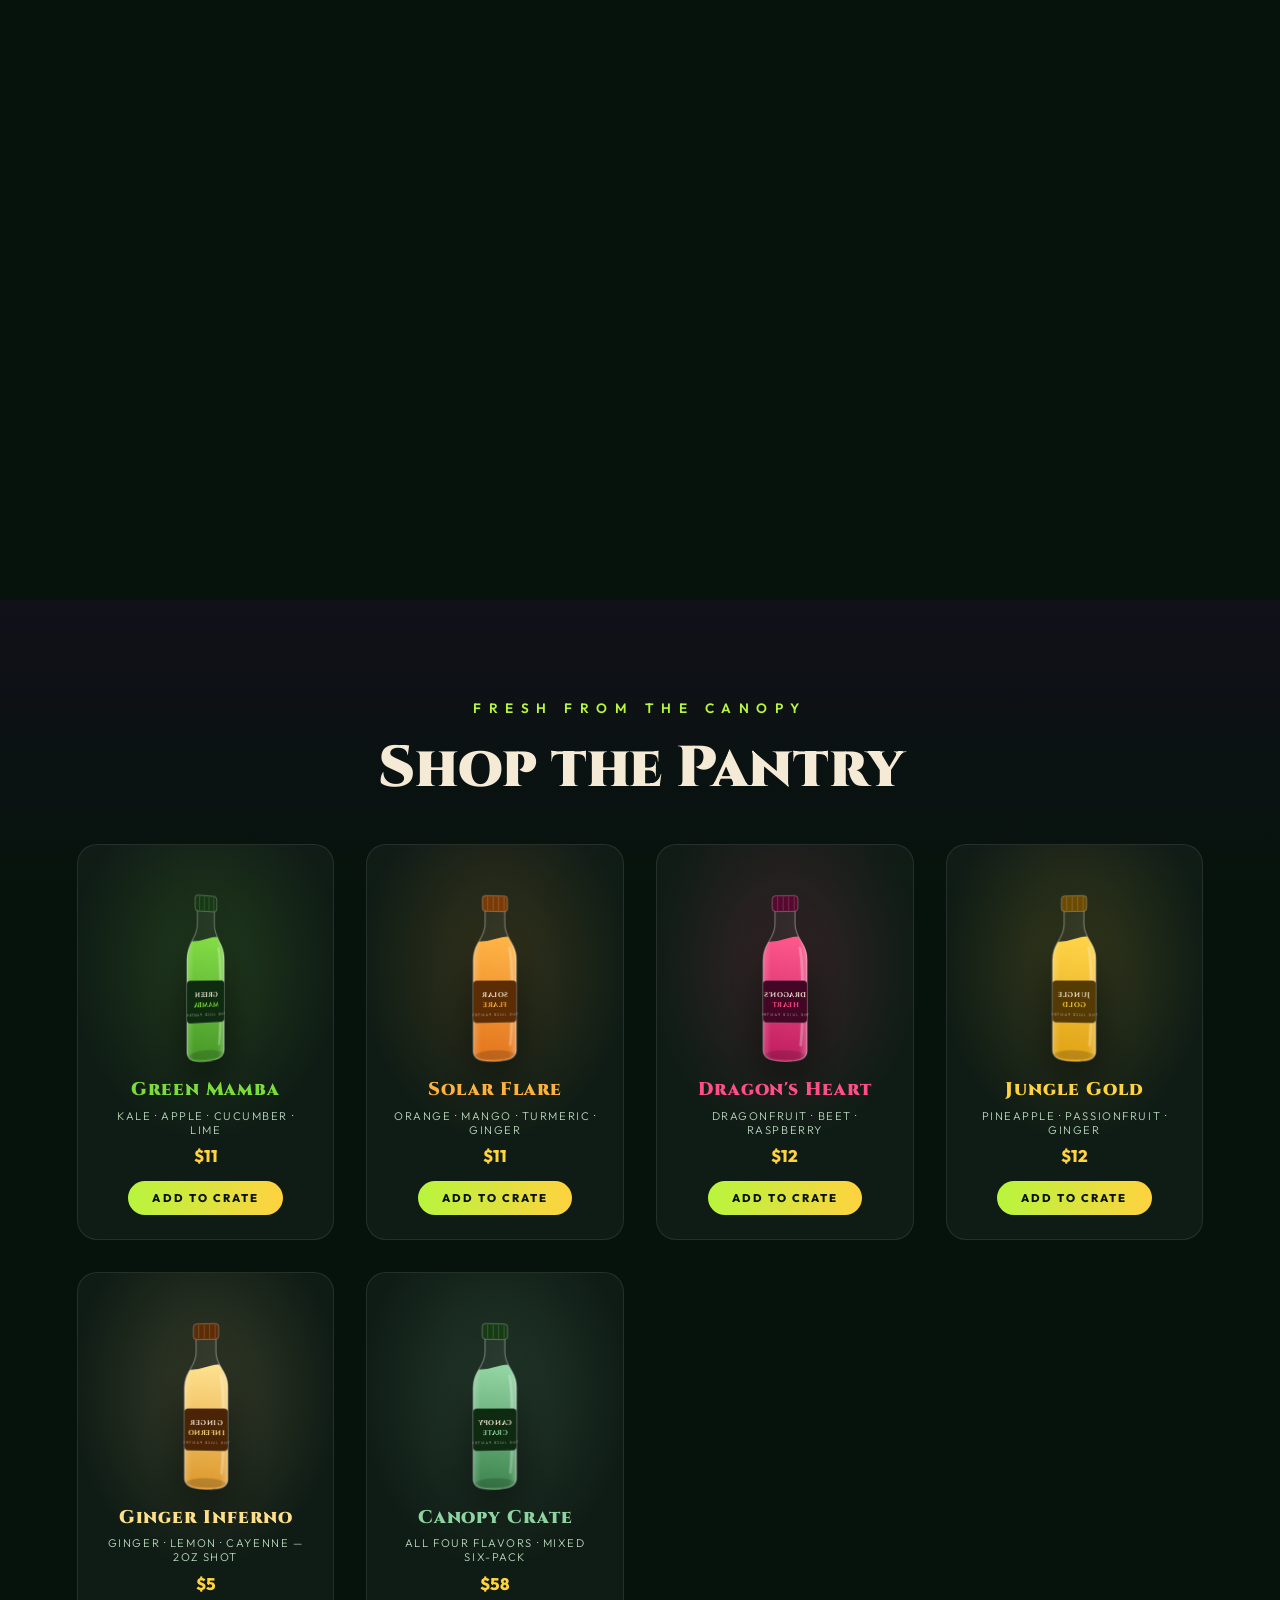
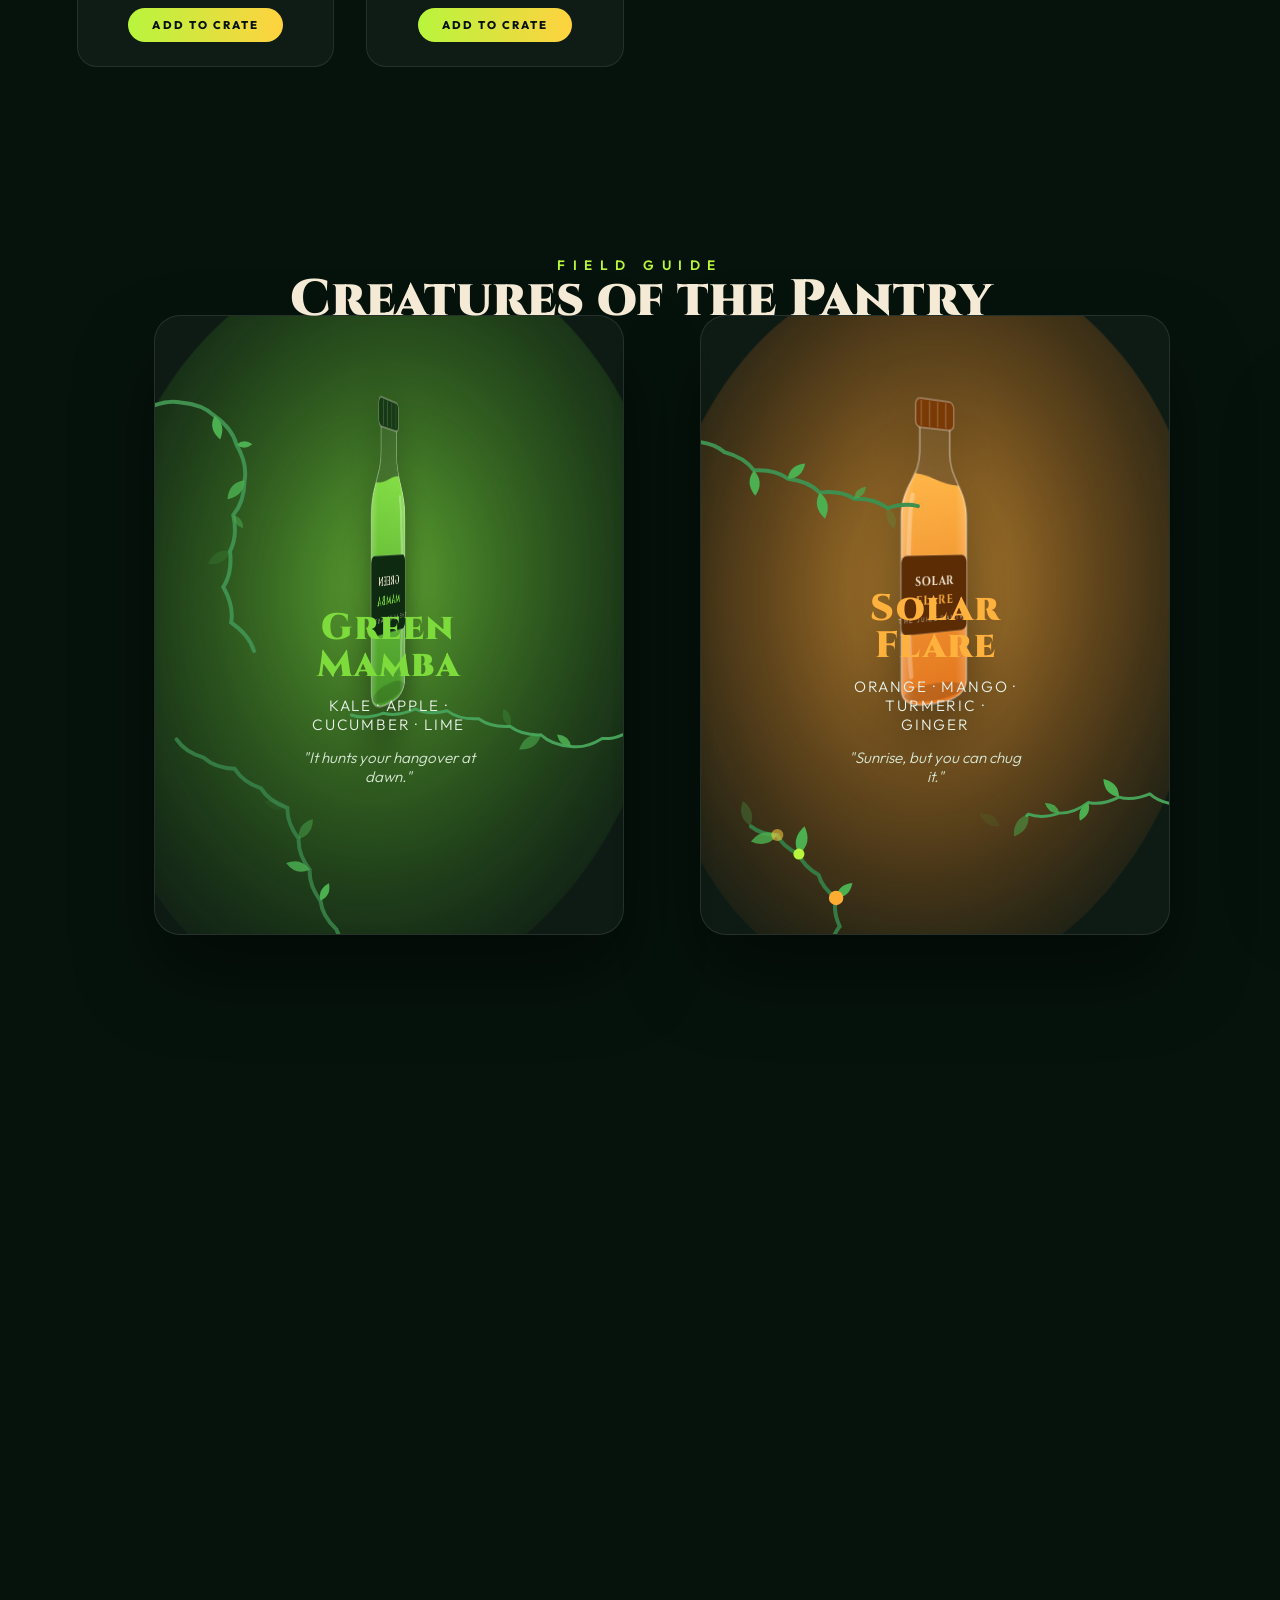
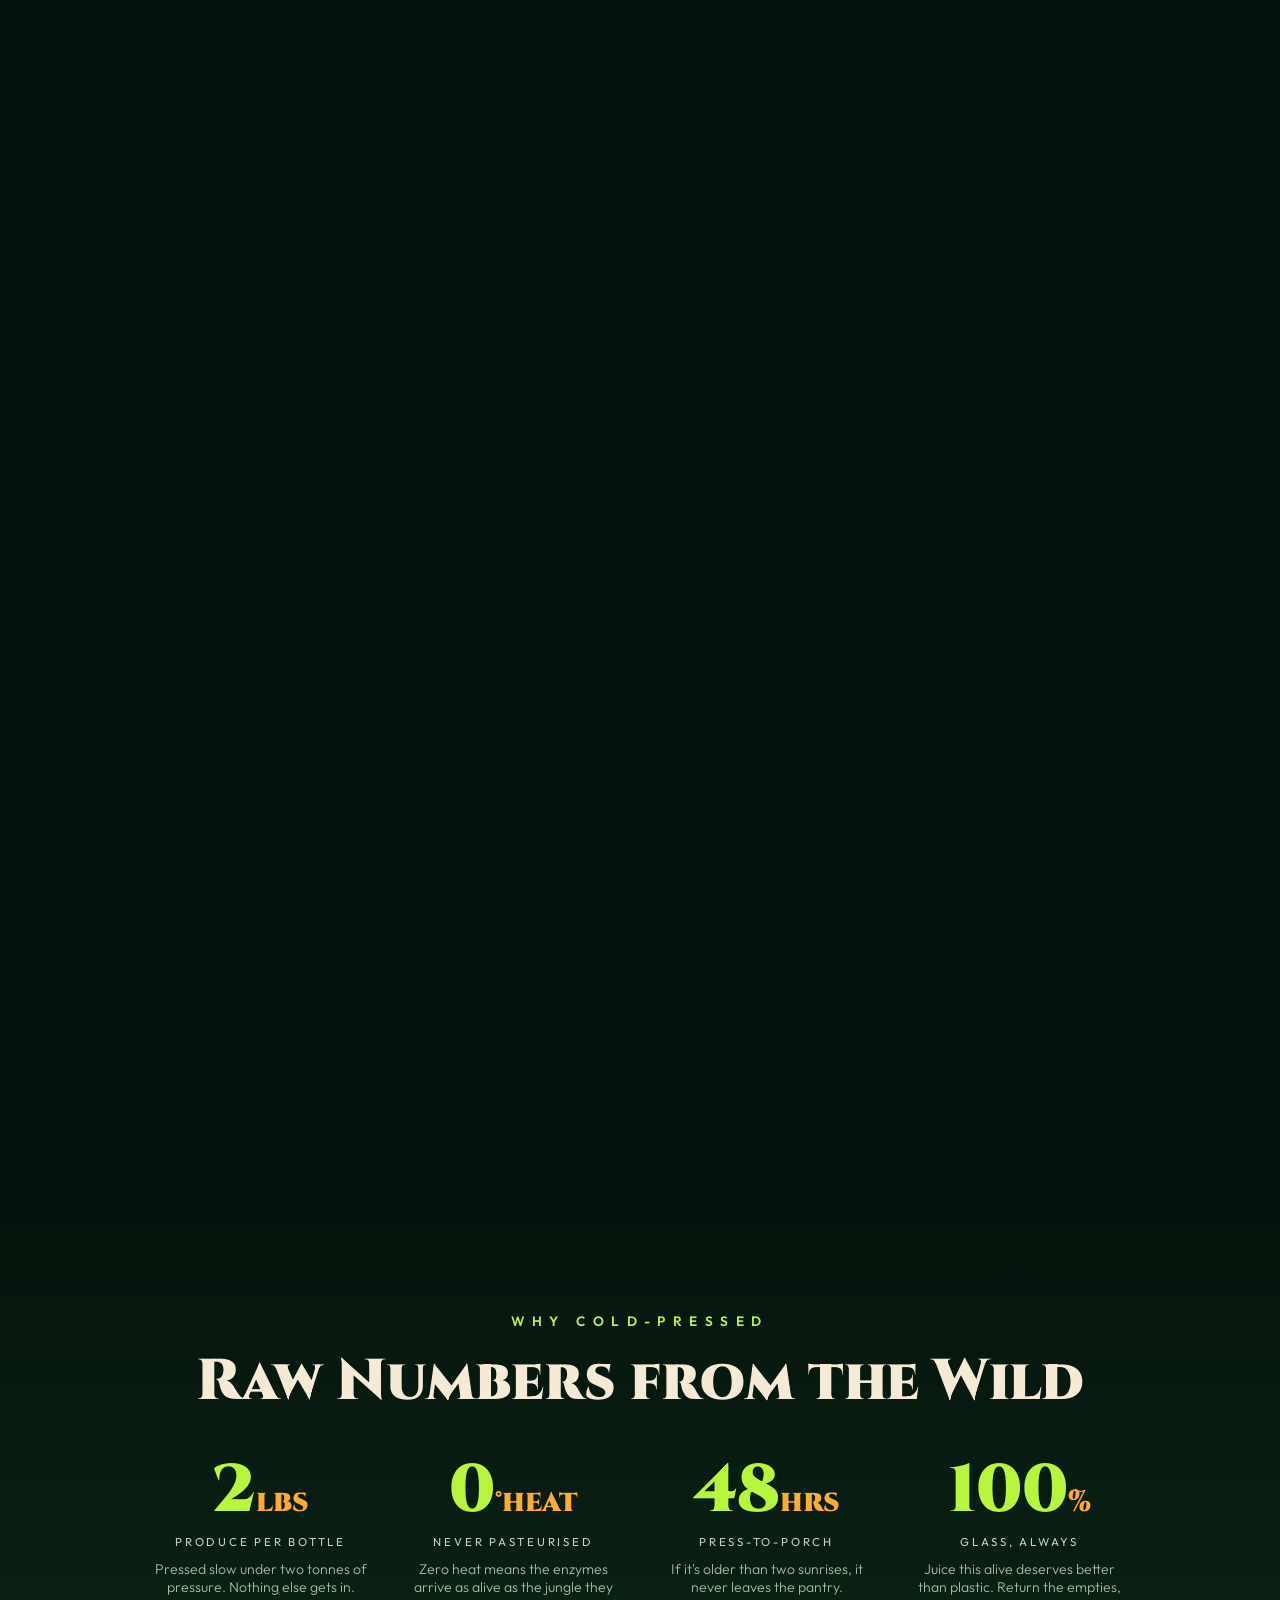
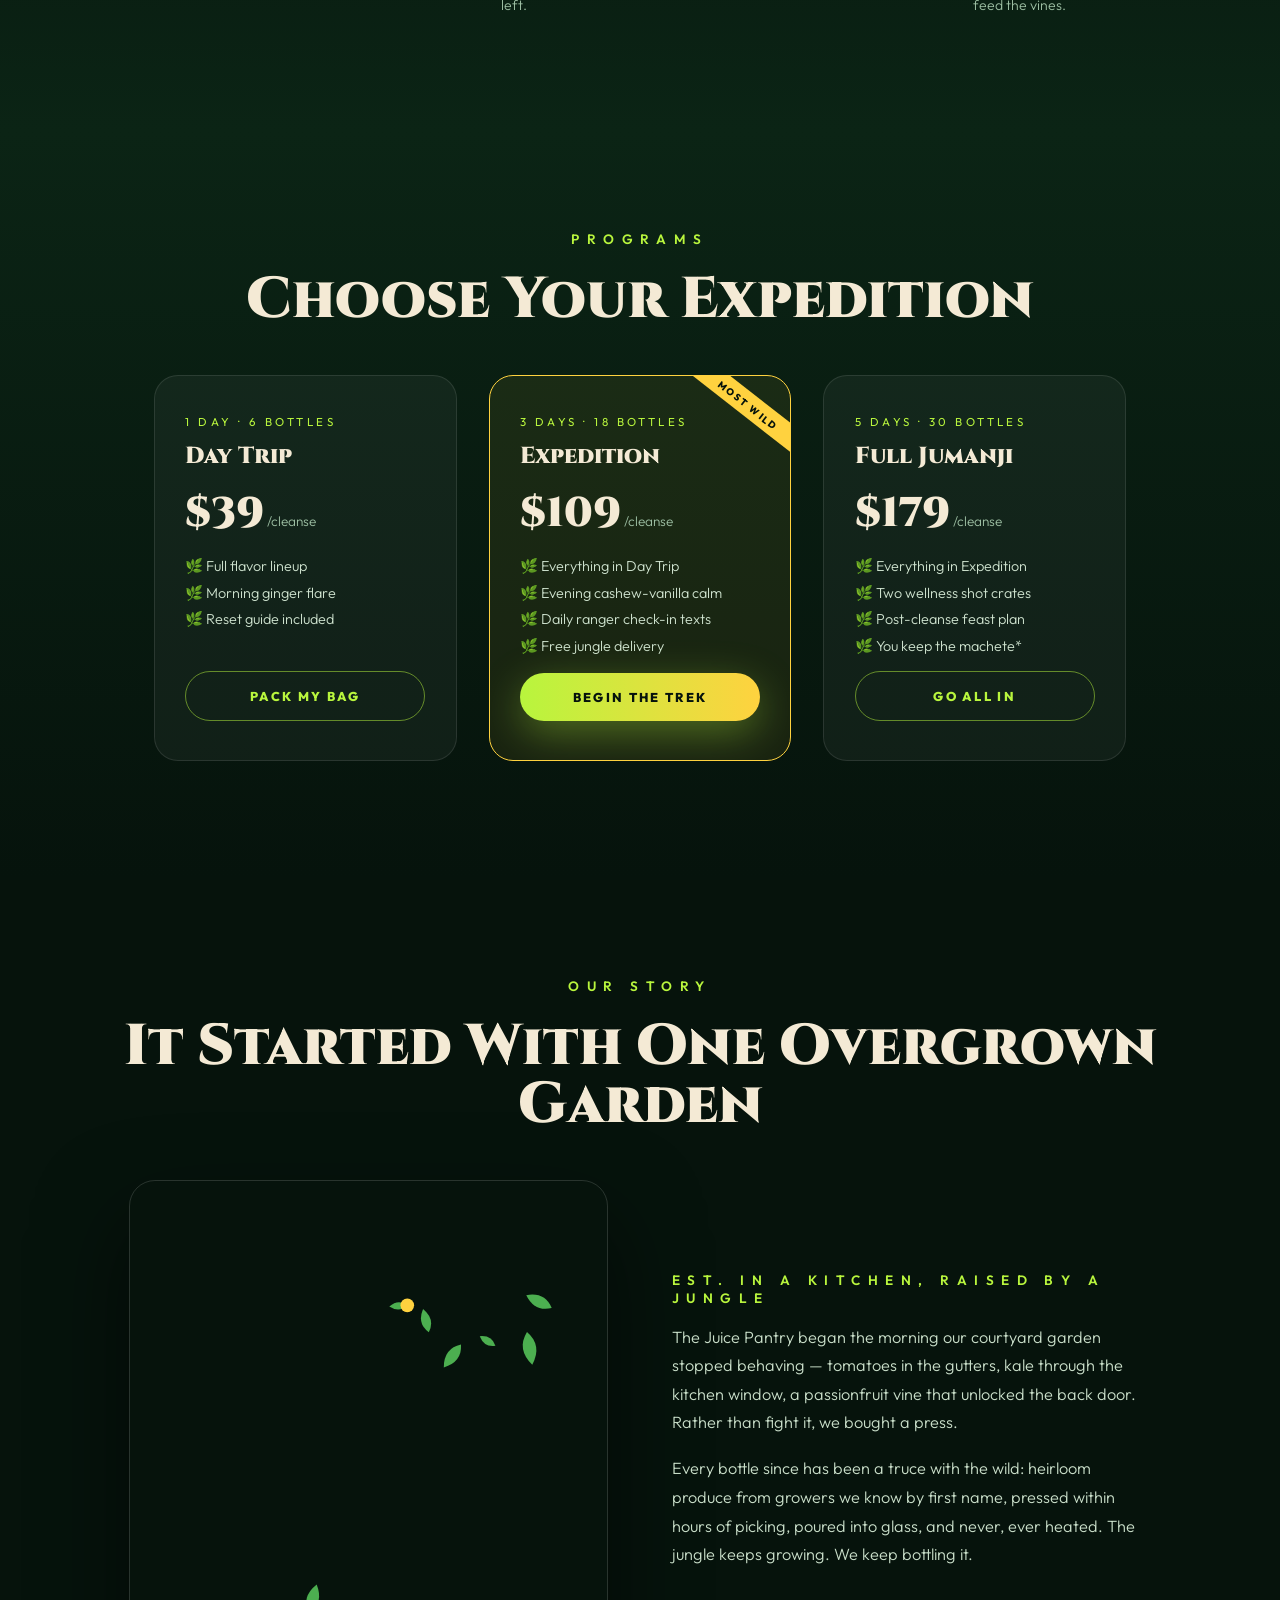
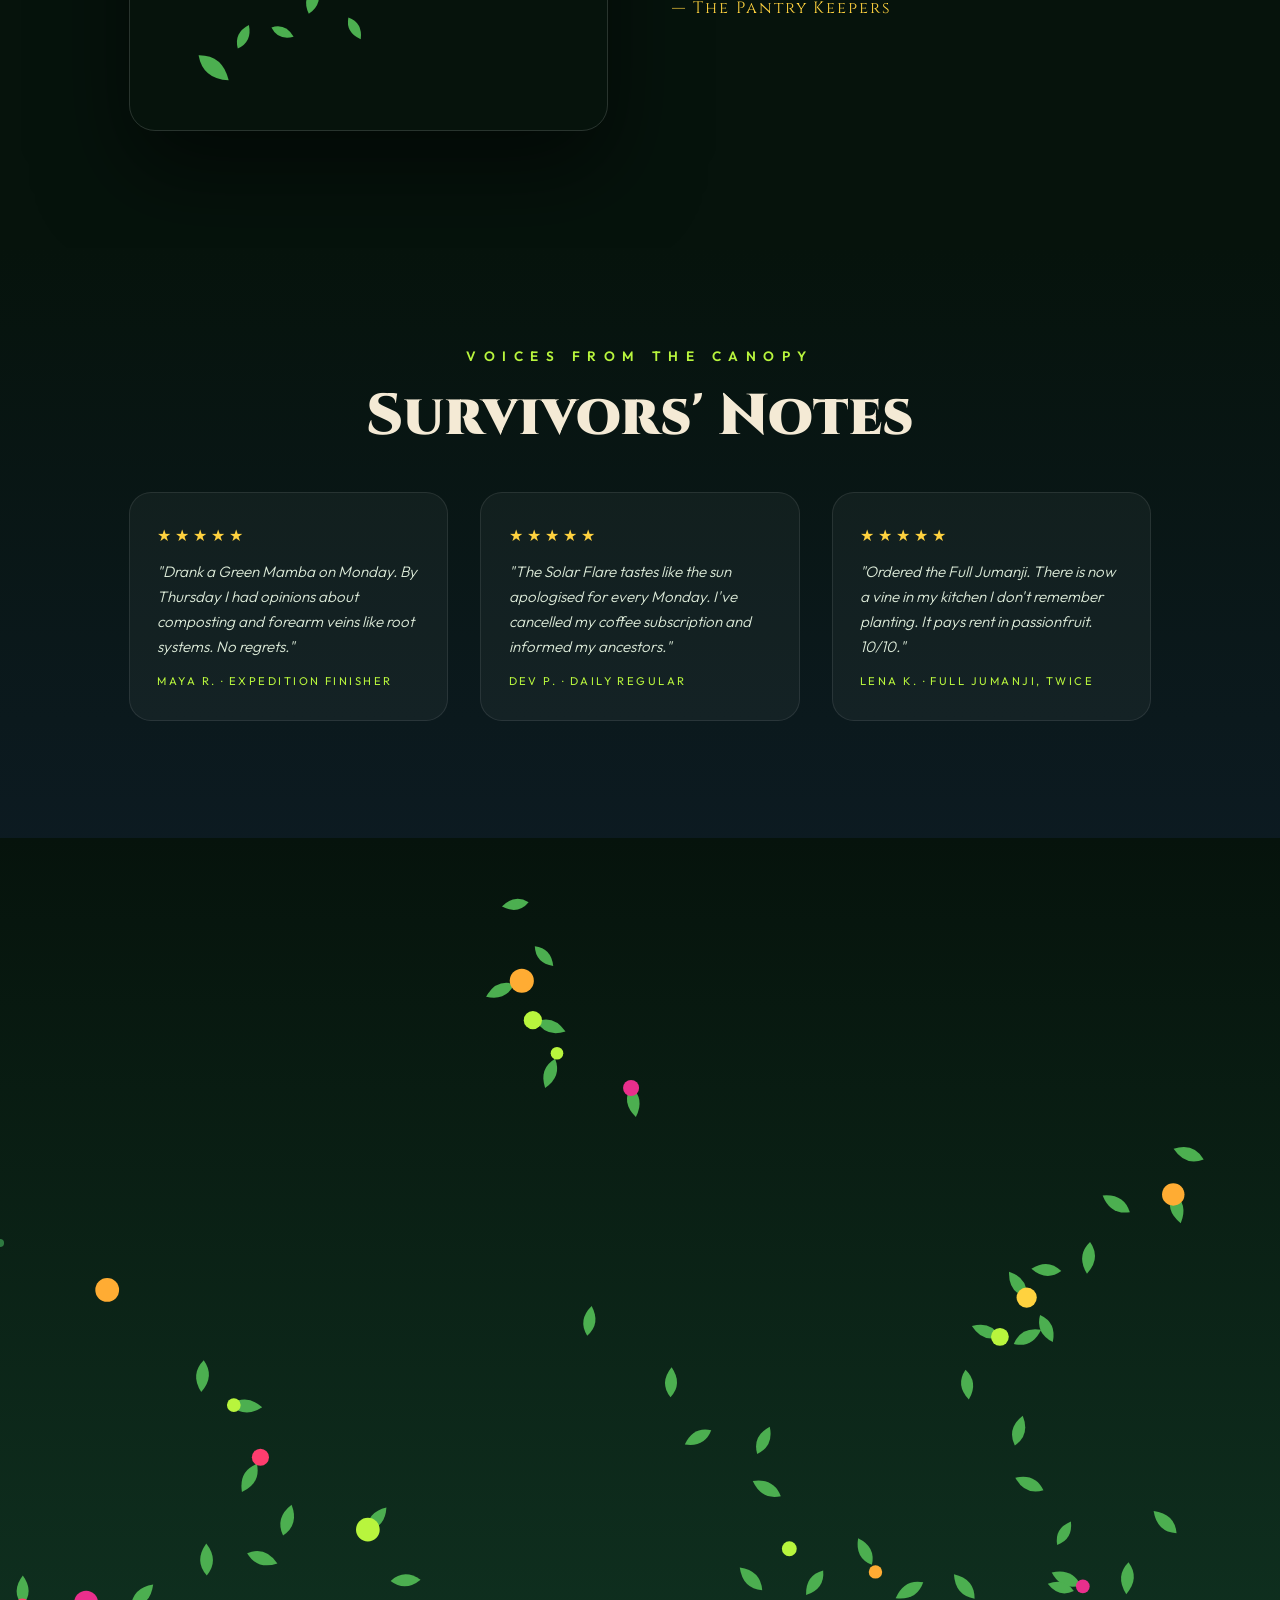
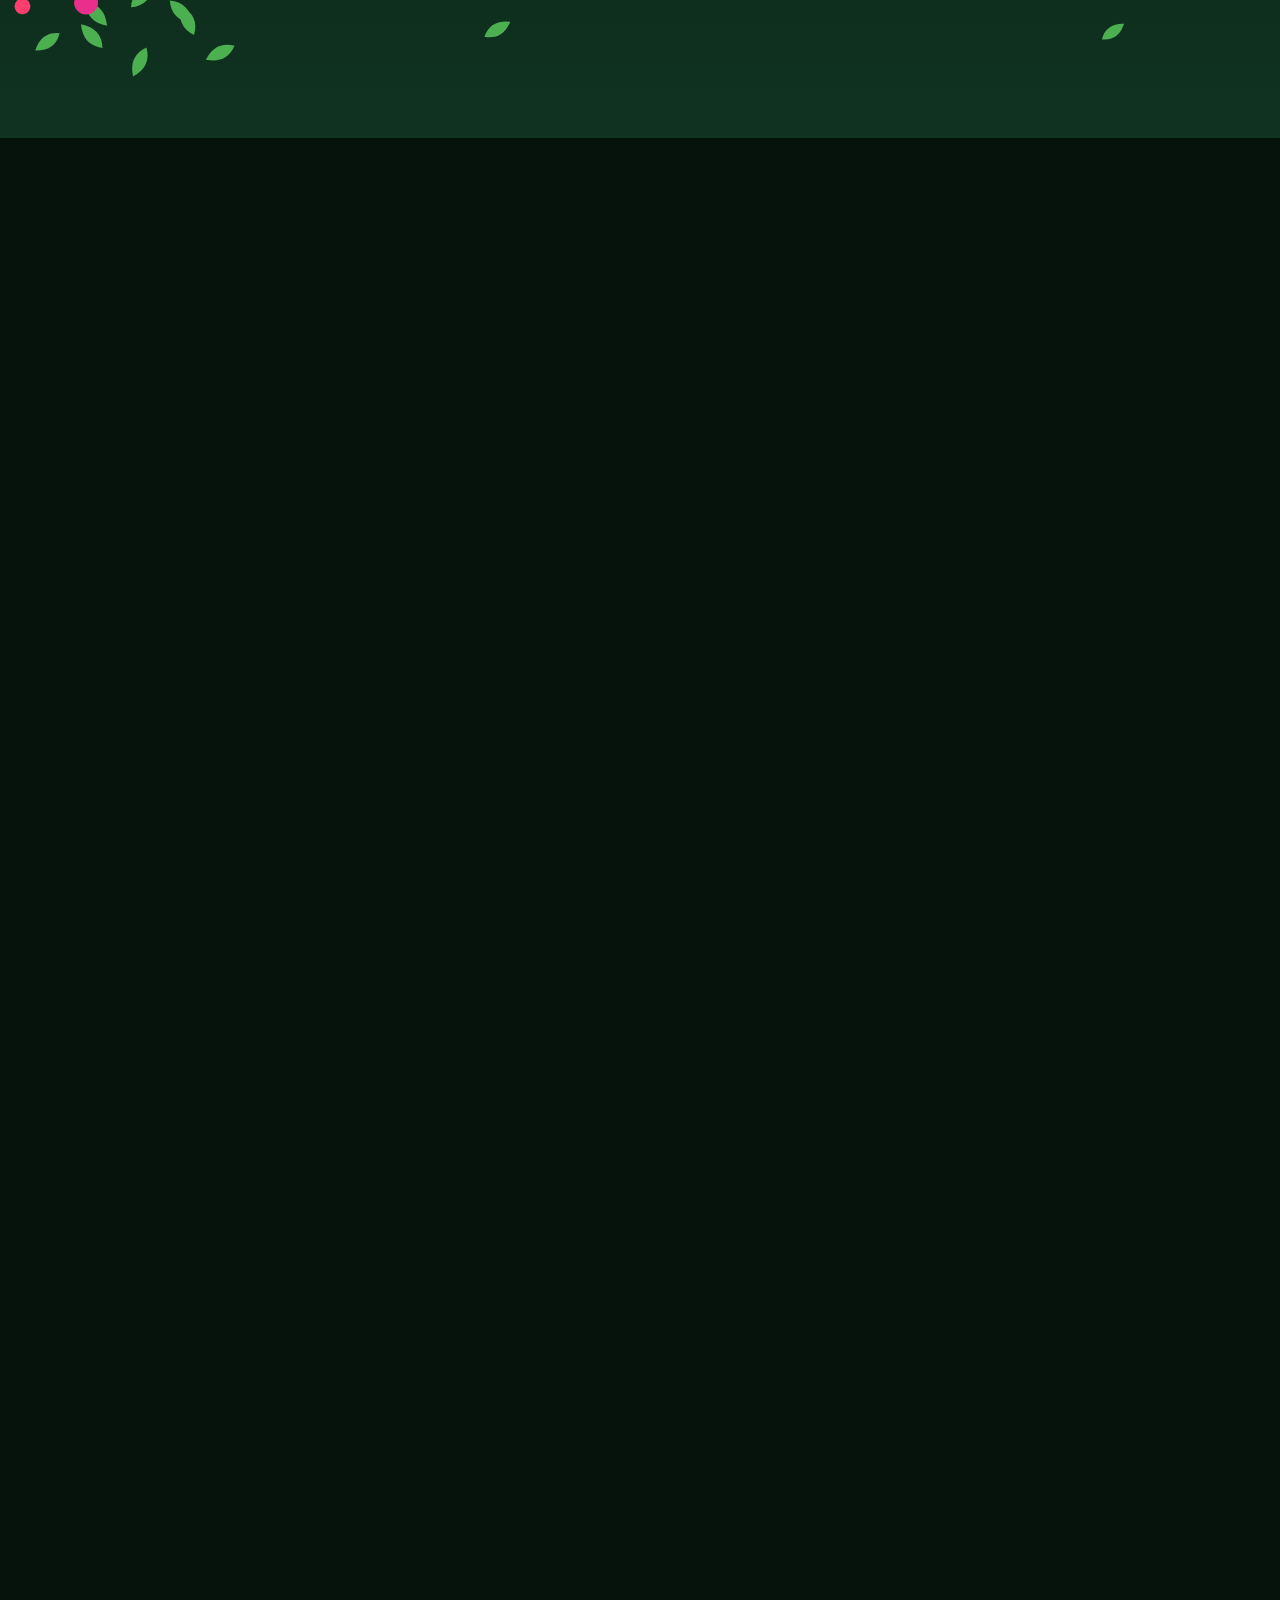
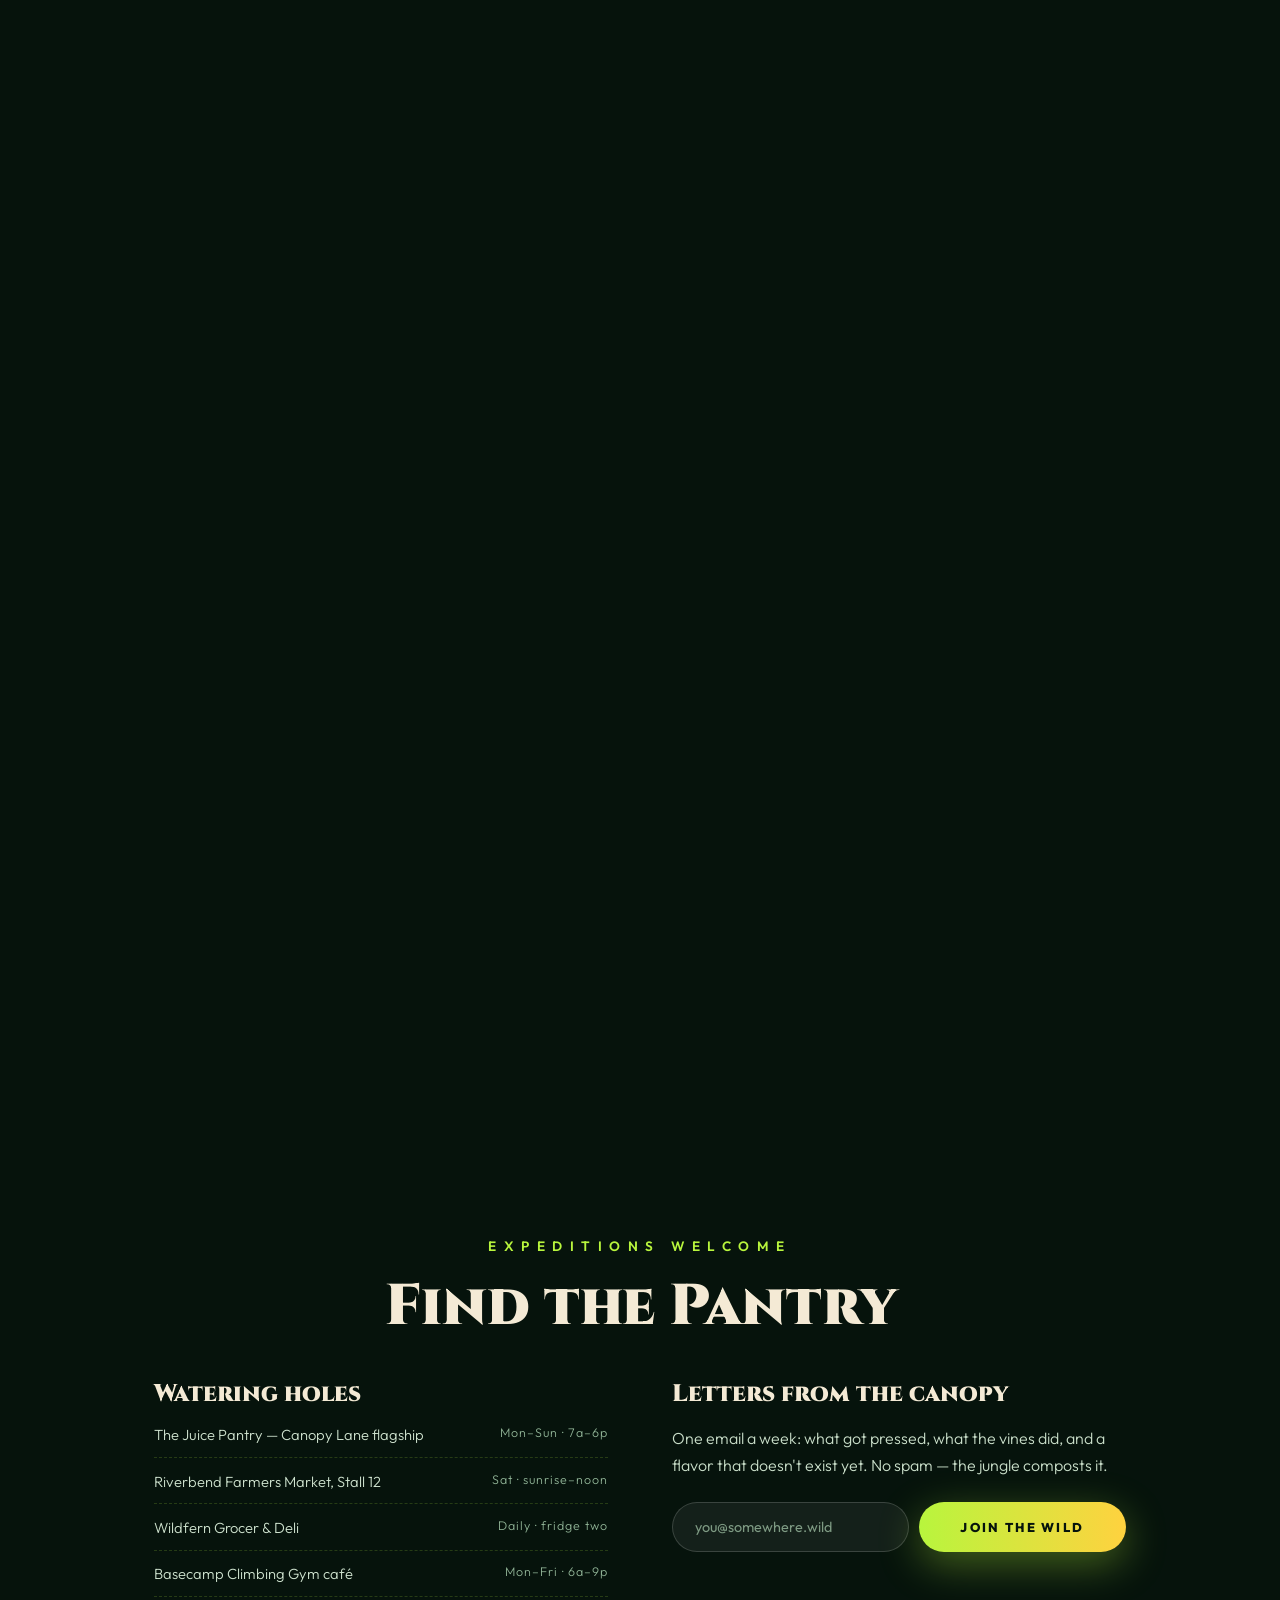
==== commit e8d00eff: "Wire Dragon's Heart backdrop into asset map https://claude.ai/code/session_01Ef8Rpa3FCJN6UPSgB6V4zD" ====
--- a/juice-pantry-cinematic/index.html
+++ b/juice-pantry-cinematic/index.html
@@ -717,7 +717,8 @@
                raw:HF+'hf_20260611_071125_b3717f6e-e952-4ec8-b08e-ded0a19b2c5d.png'},
   solar:      {min:HF+'hf_20260611_071213_80899e57-6202-48dd-88e7-96821663357c_min.webp',
                raw:HF+'hf_20260611_071213_80899e57-6202-48dd-88e7-96821663357c.png'},
-  dragon:     null,
+  dragon:     {min:HF+'hf_20260611_071326_ac62e8bc-4566-4eb6-a5d1-1245342d9901_min.webp',
+               raw:HF+'hf_20260611_071326_ac62e8bc-4566-4eb6-a5d1-1245342d9901.png'},
   gold:       null,
 };
 function assetURL(key){ return ASSETS[key] ? ASSETS[key].min : ''; }
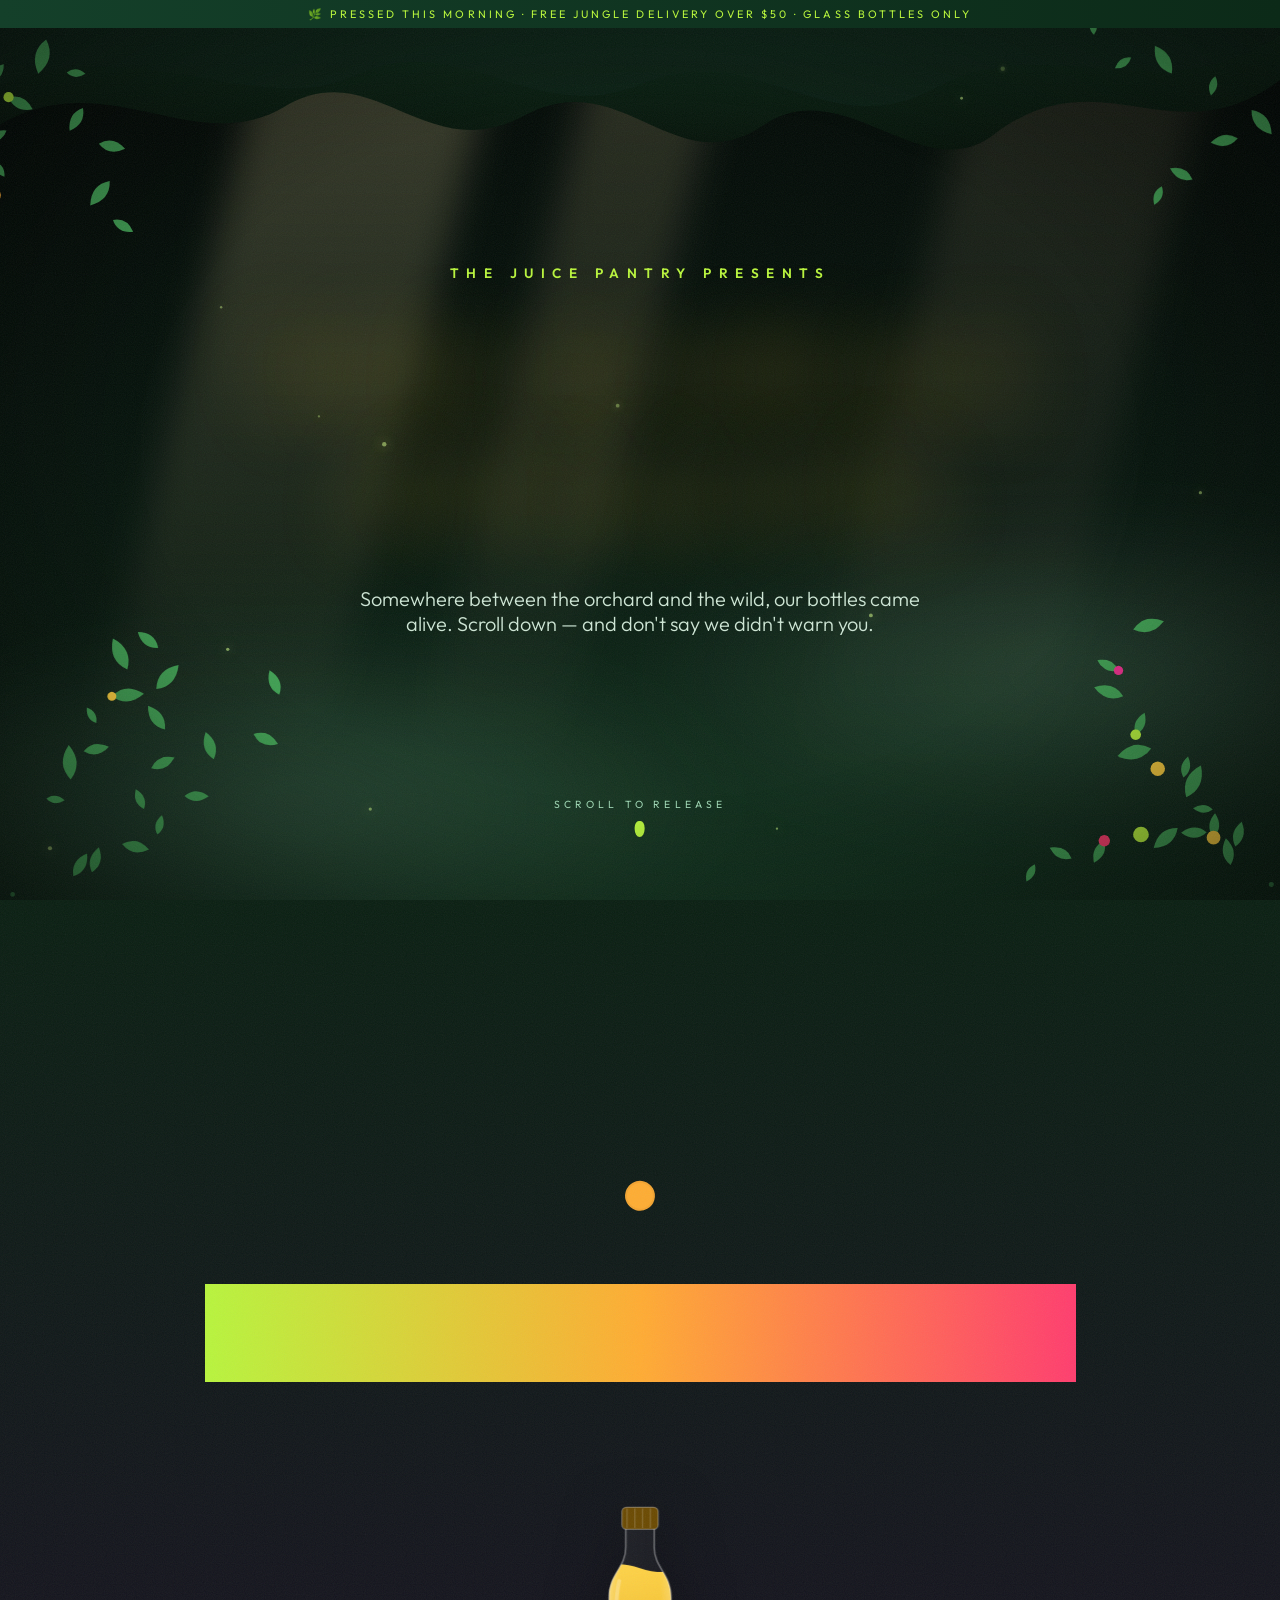
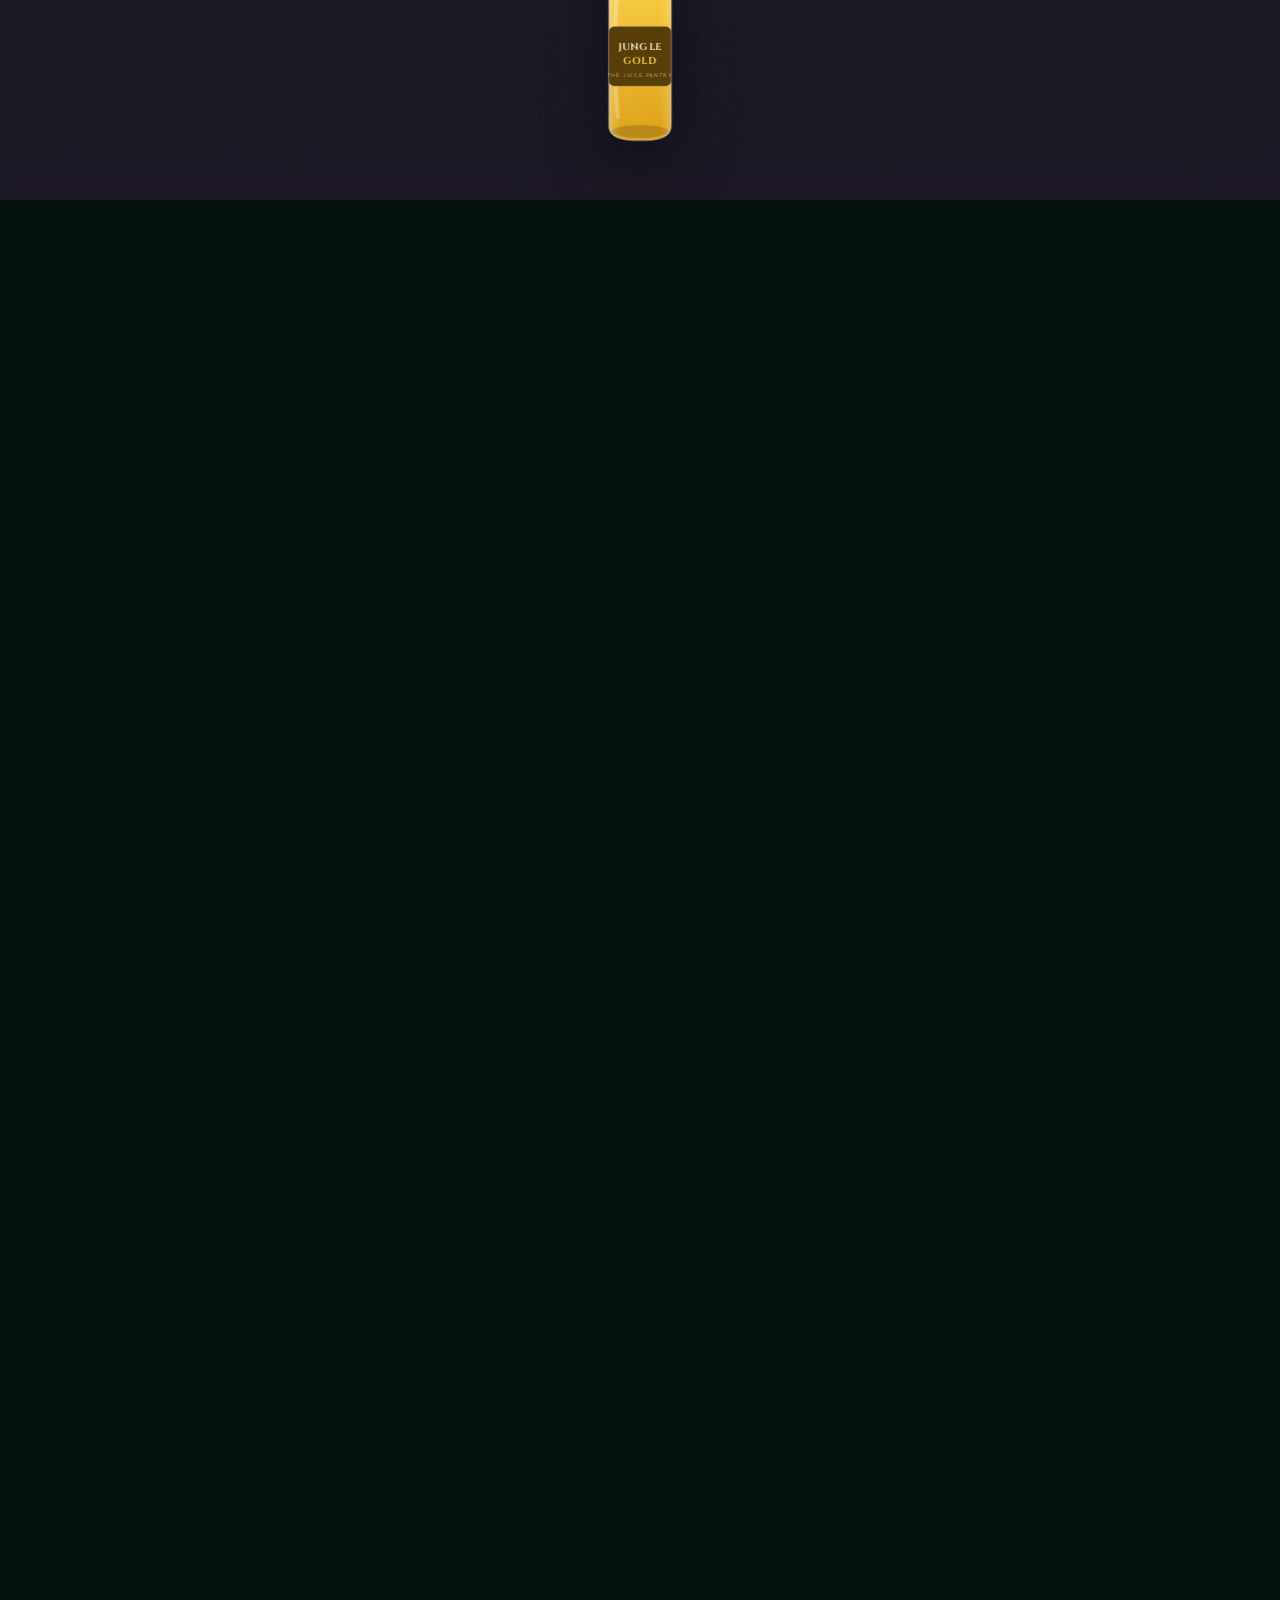
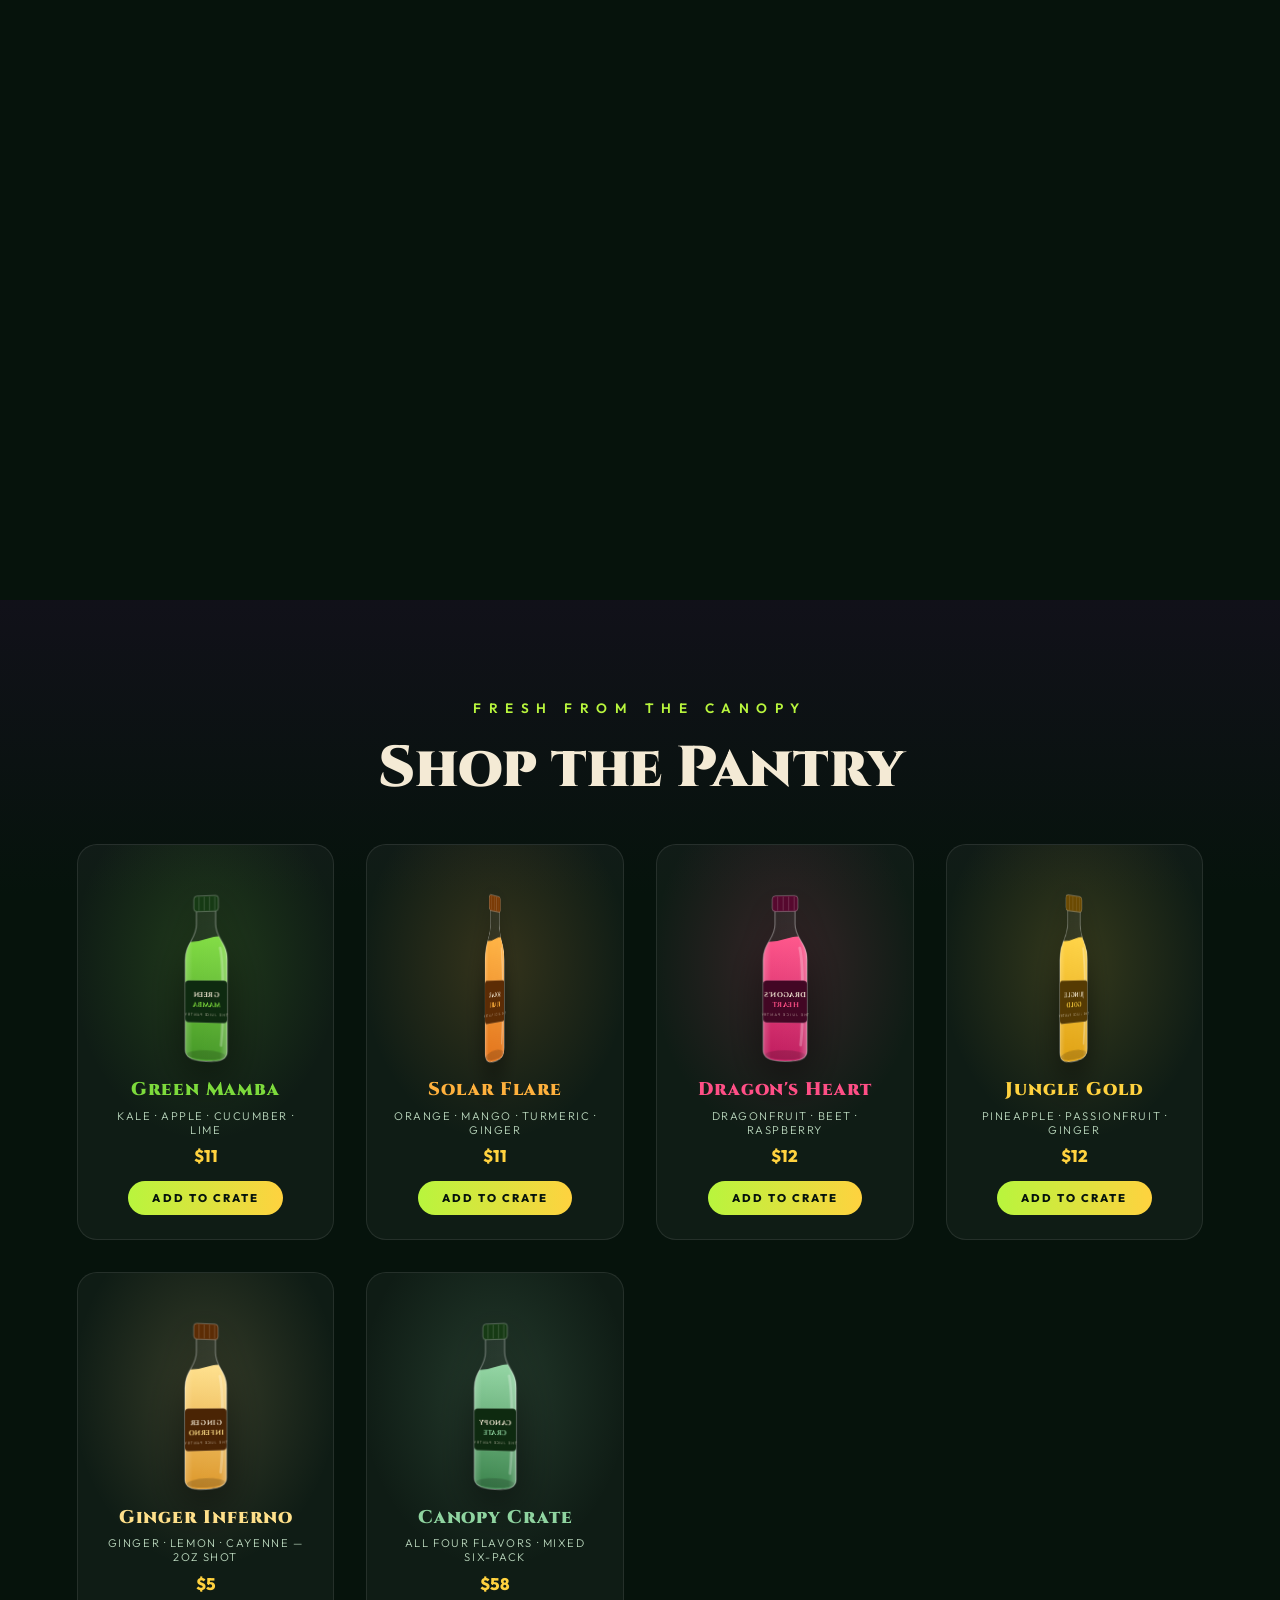
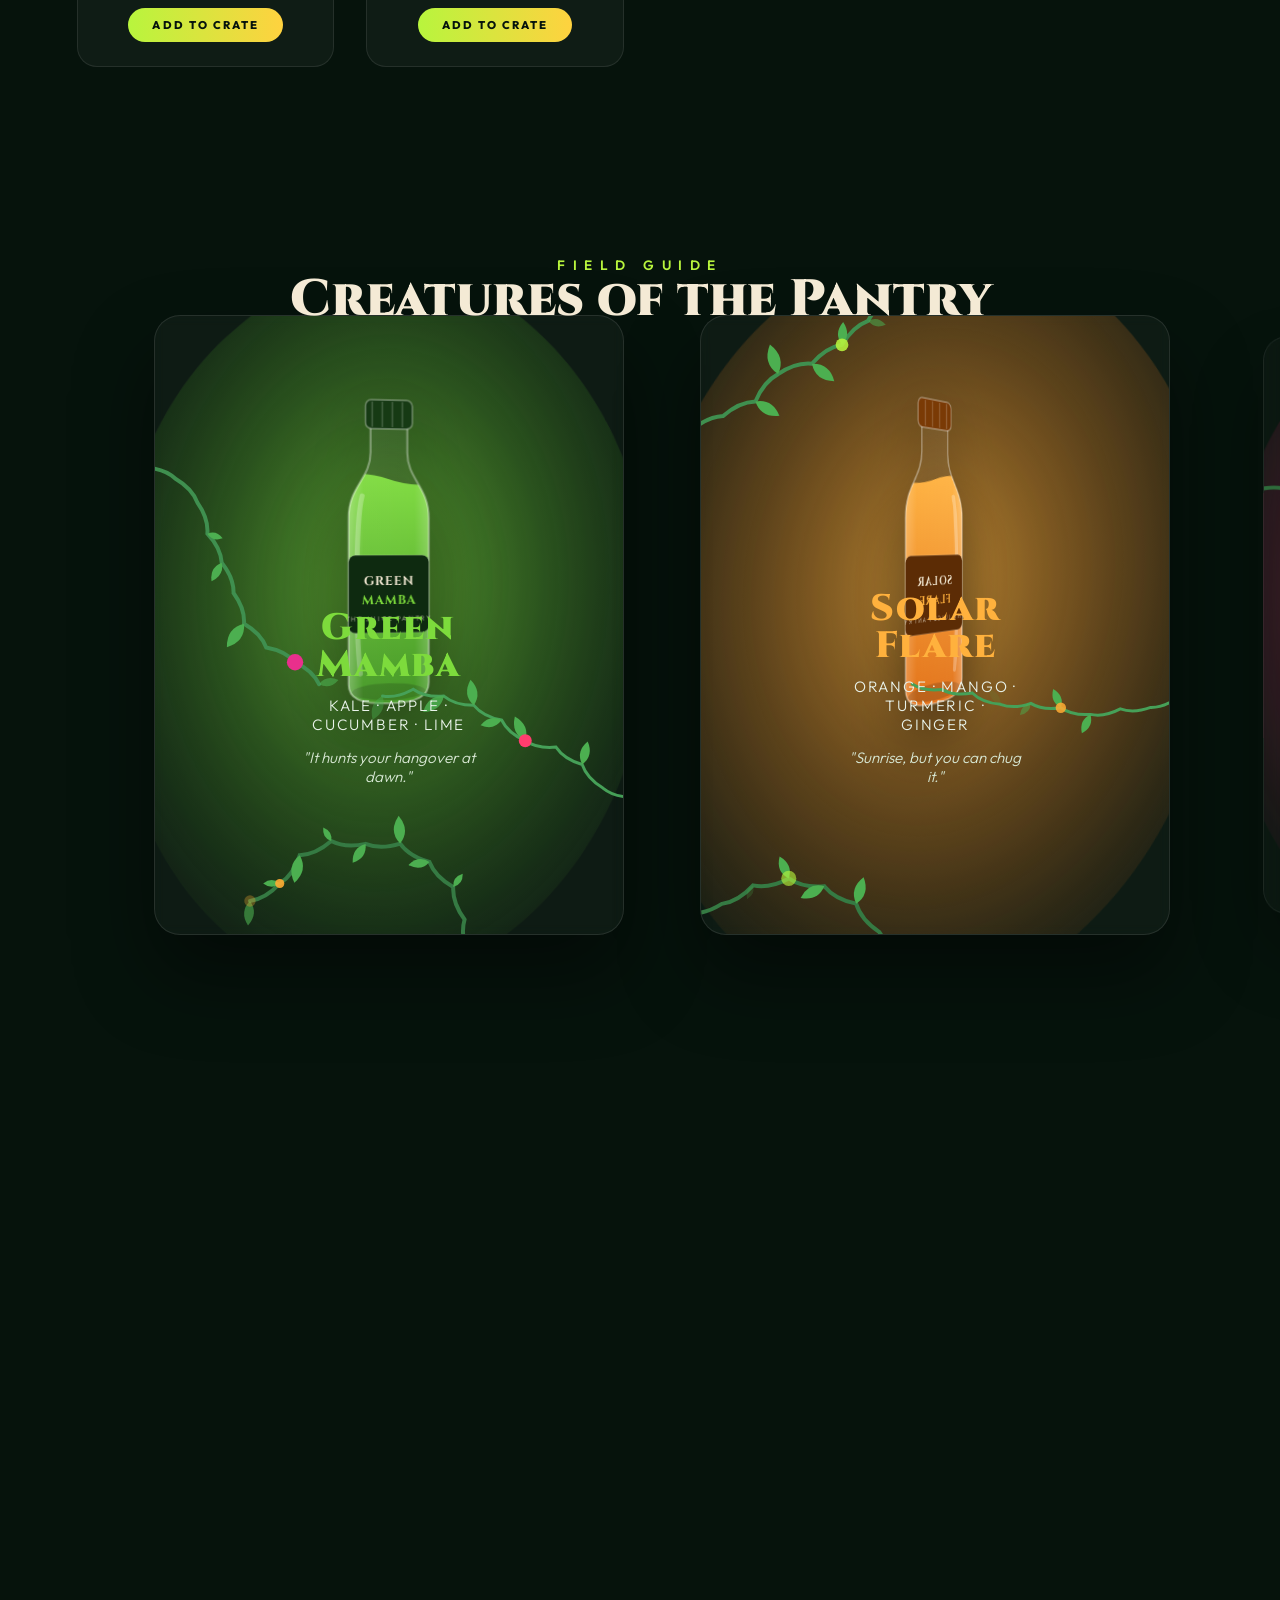
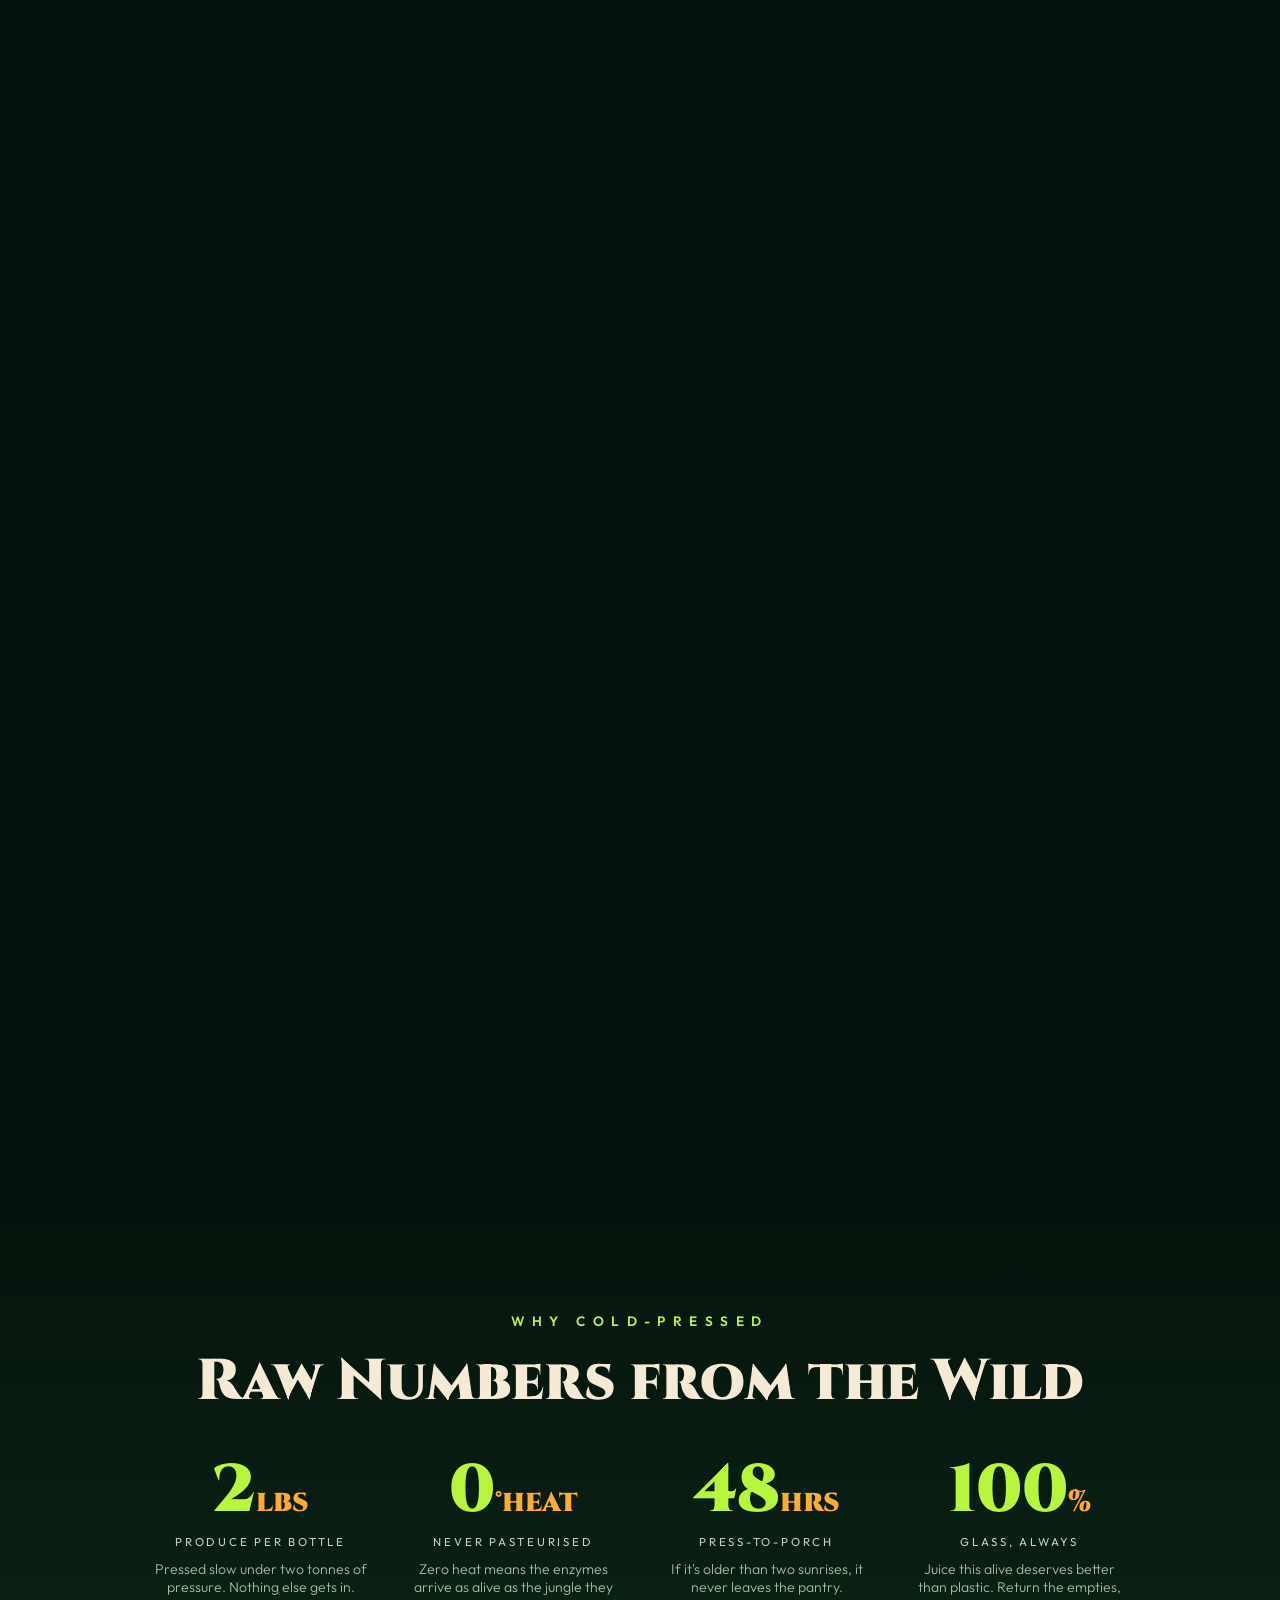
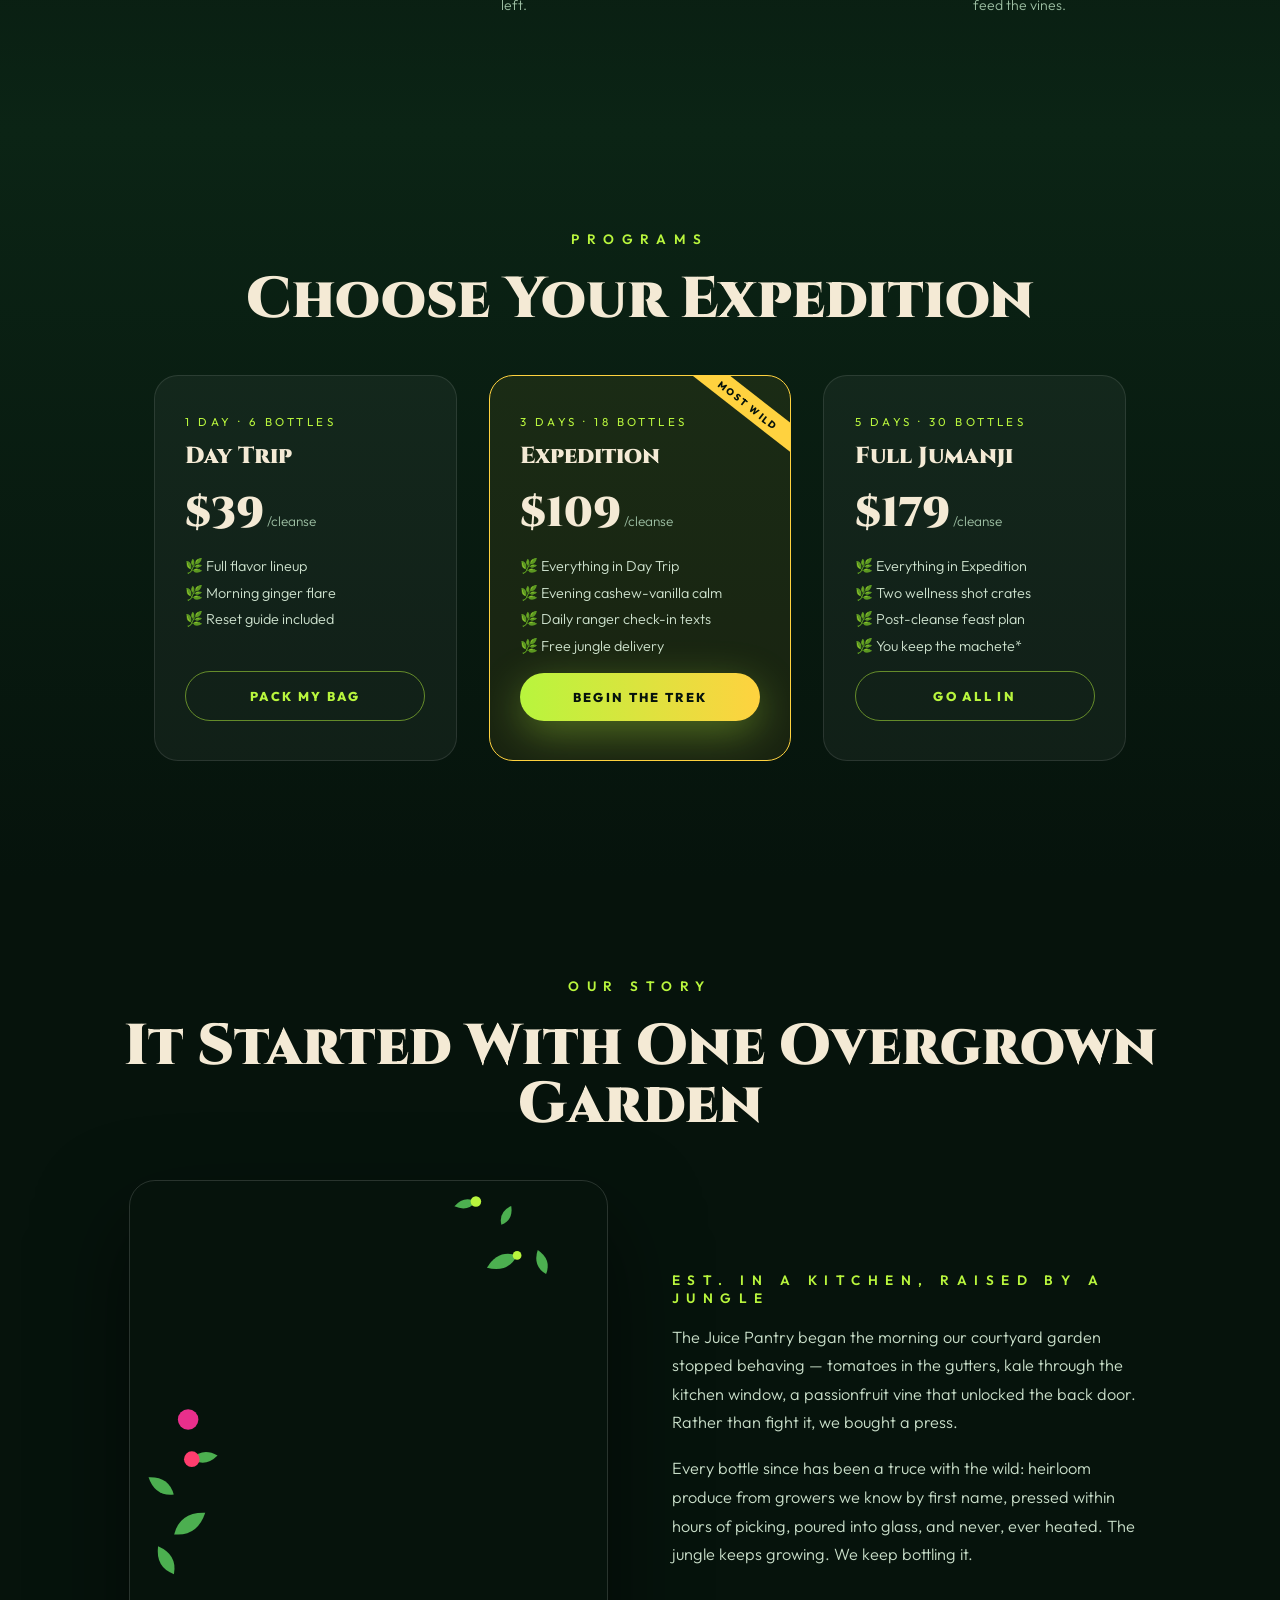
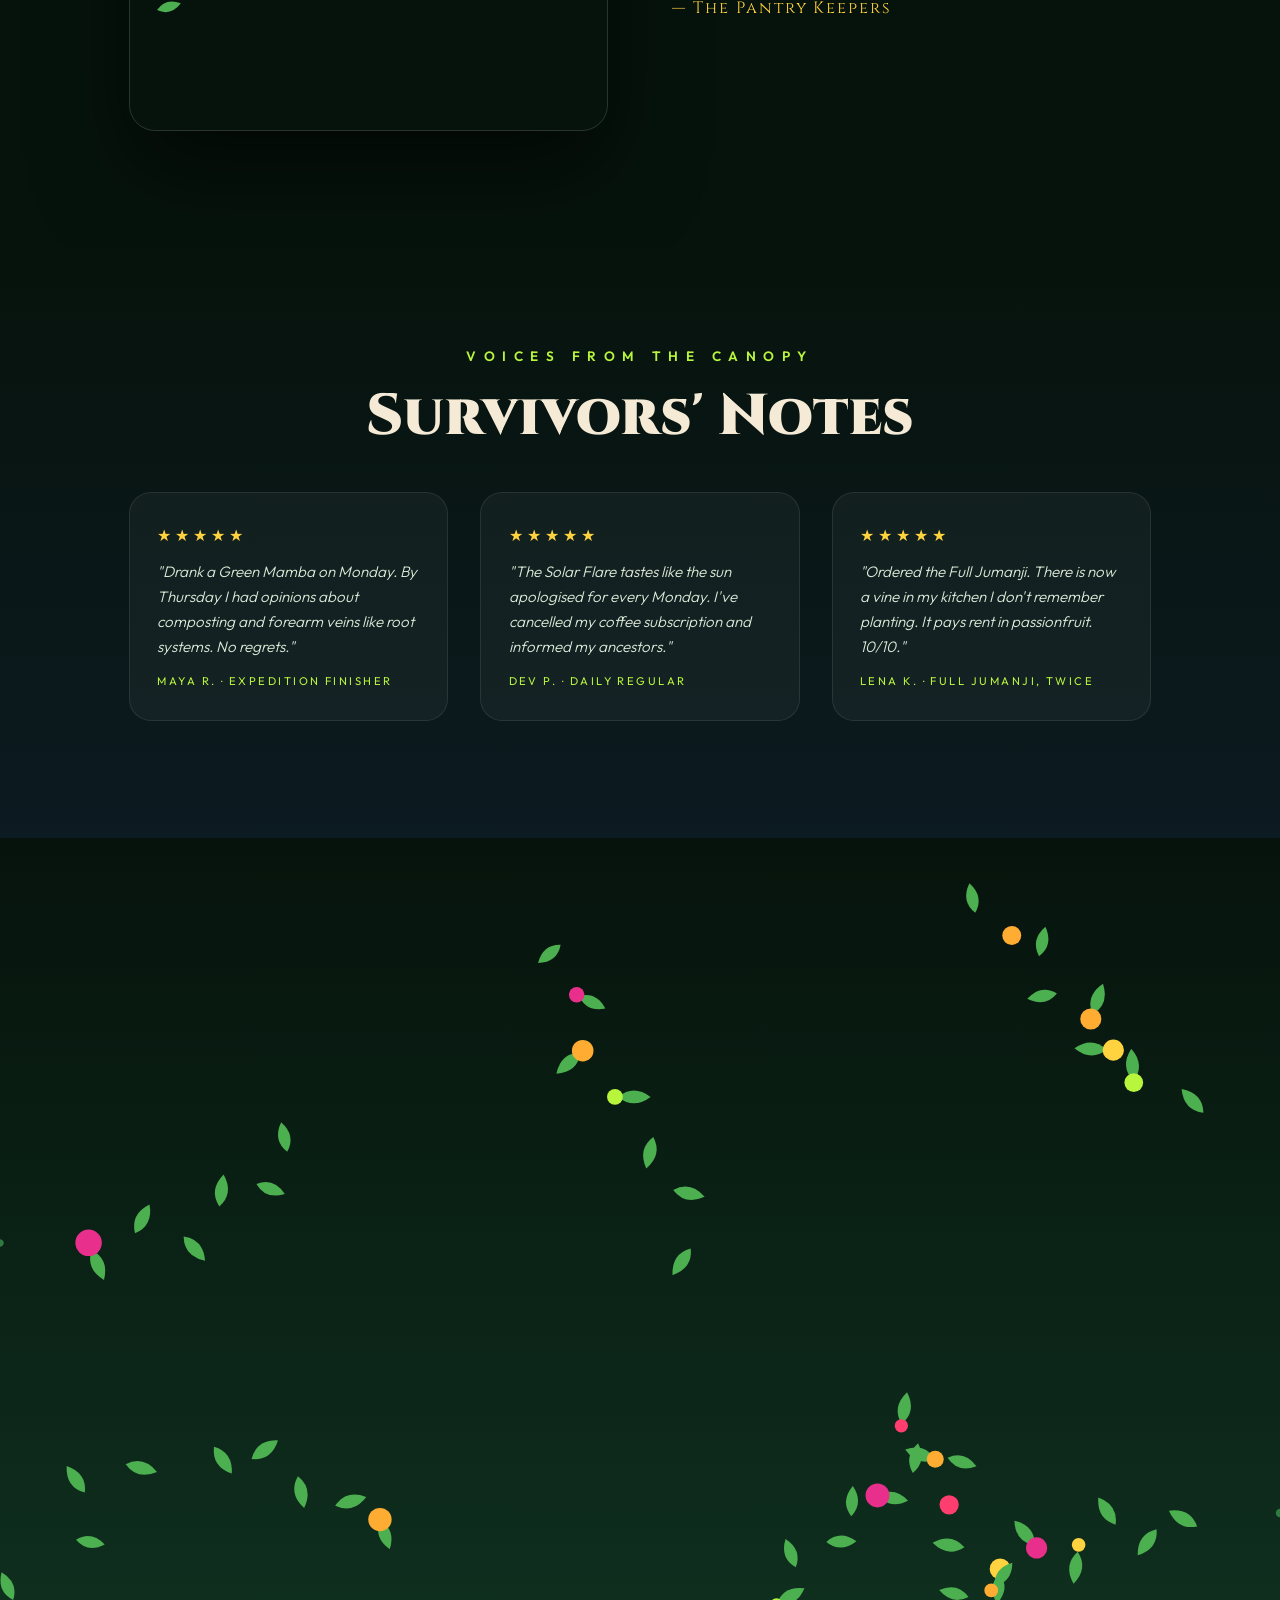
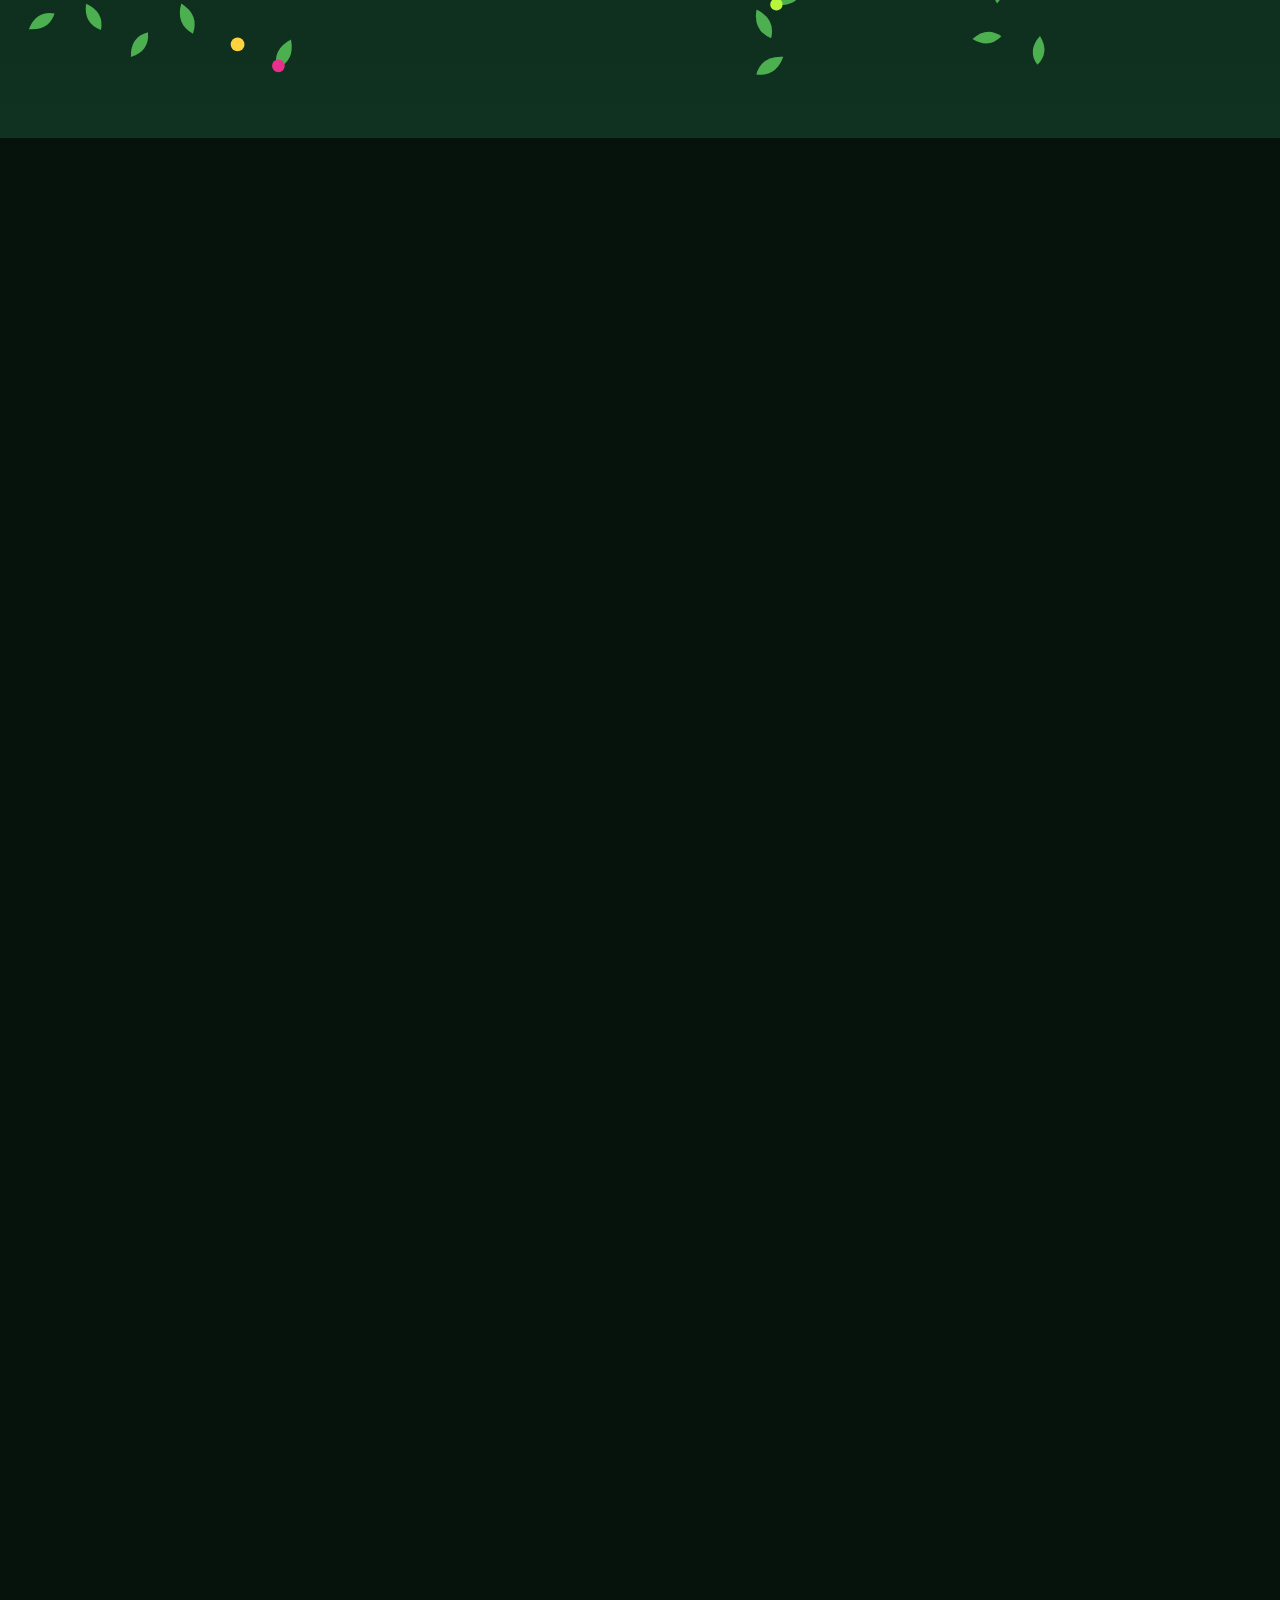
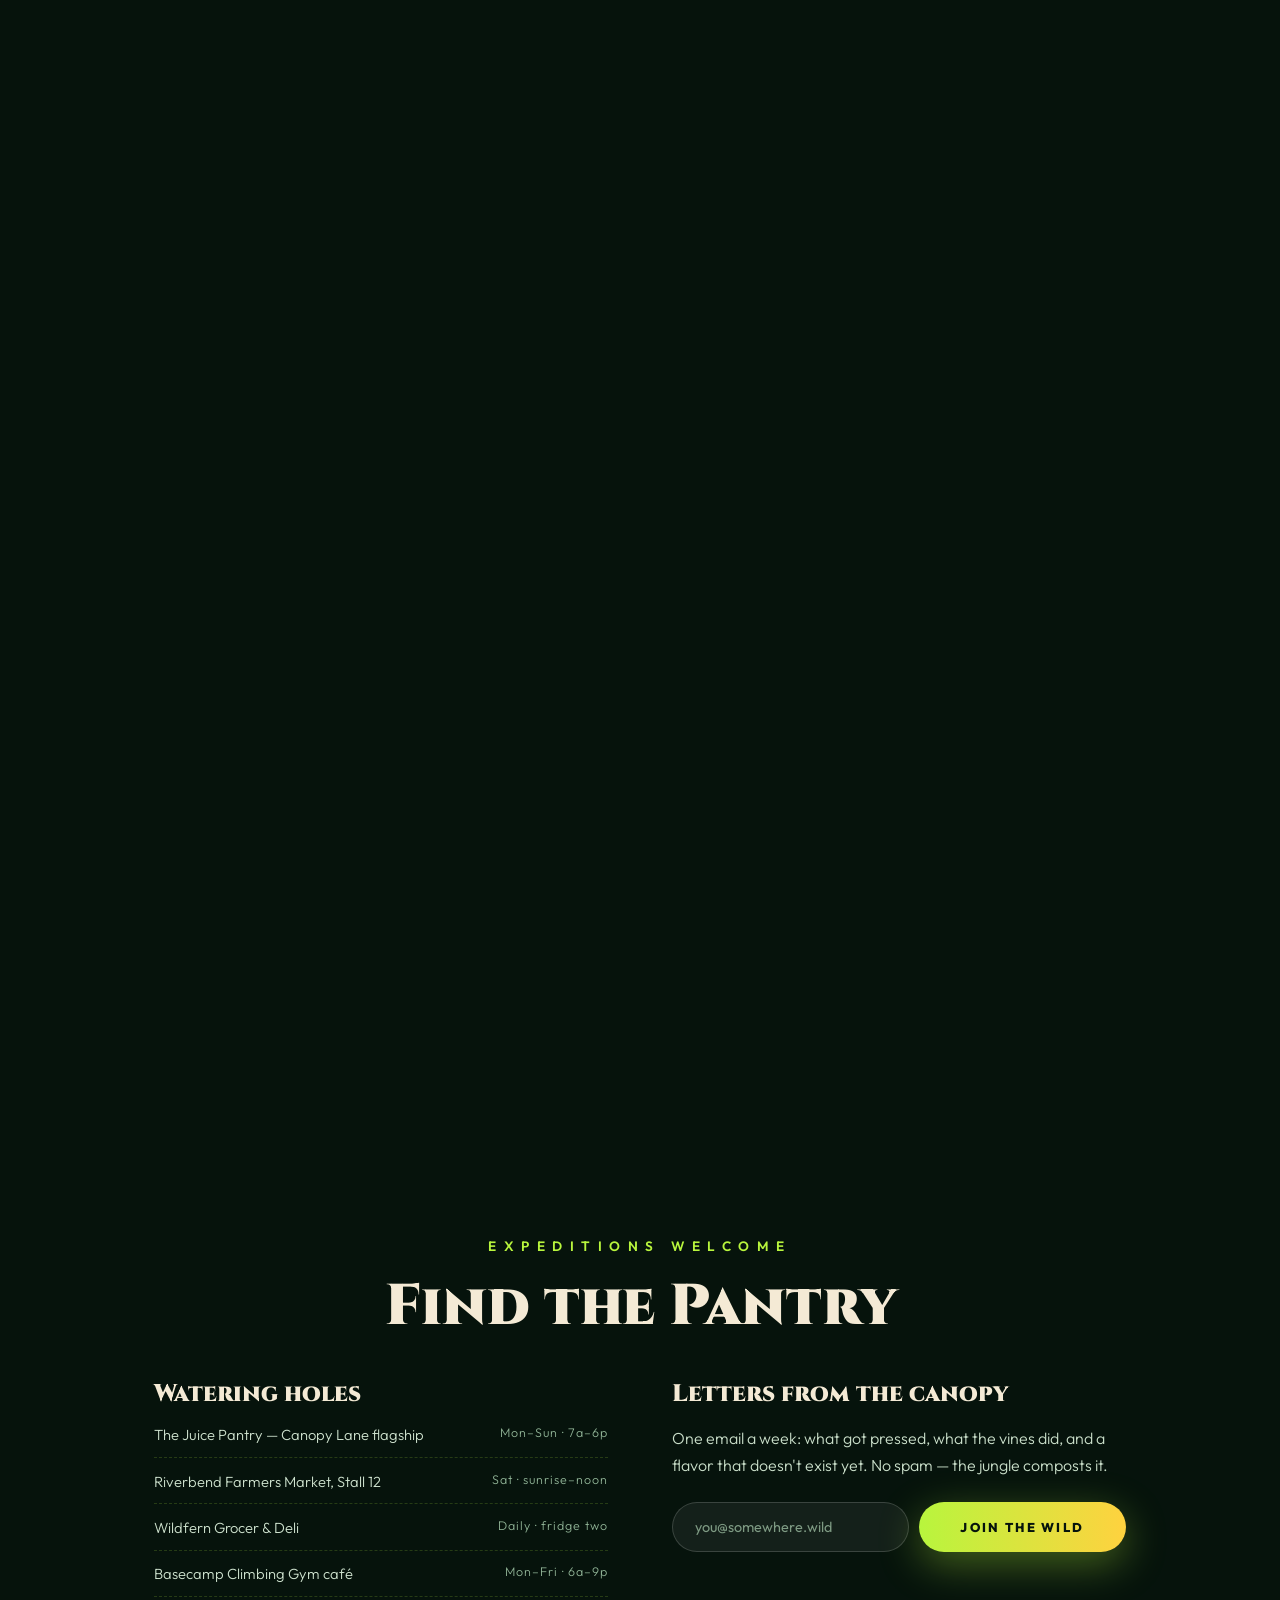
==== commit 3f769b34: "Wire Jungle Gold backdrop into asset map https://claude.ai/code/session_01Ef8Rpa3FCJN6UPSgB6V4zD" ====
--- a/juice-pantry-cinematic/index.html
+++ b/juice-pantry-cinematic/index.html
@@ -719,7 +719,8 @@
                raw:HF+'hf_20260611_071213_80899e57-6202-48dd-88e7-96821663357c.png'},
   dragon:     {min:HF+'hf_20260611_071326_ac62e8bc-4566-4eb6-a5d1-1245342d9901_min.webp',
                raw:HF+'hf_20260611_071326_ac62e8bc-4566-4eb6-a5d1-1245342d9901.png'},
-  gold:       null,
+  gold:       {min:HF+'hf_20260611_071410_4618d71f-7ed5-40c6-9b74-5af1744c4564_min.webp',
+               raw:HF+'hf_20260611_071410_4618d71f-7ed5-40c6-9b74-5af1744c4564.png'},
 };
 function assetURL(key){ return ASSETS[key] ? ASSETS[key].min : ''; }
 function loadAsset(slot, key){
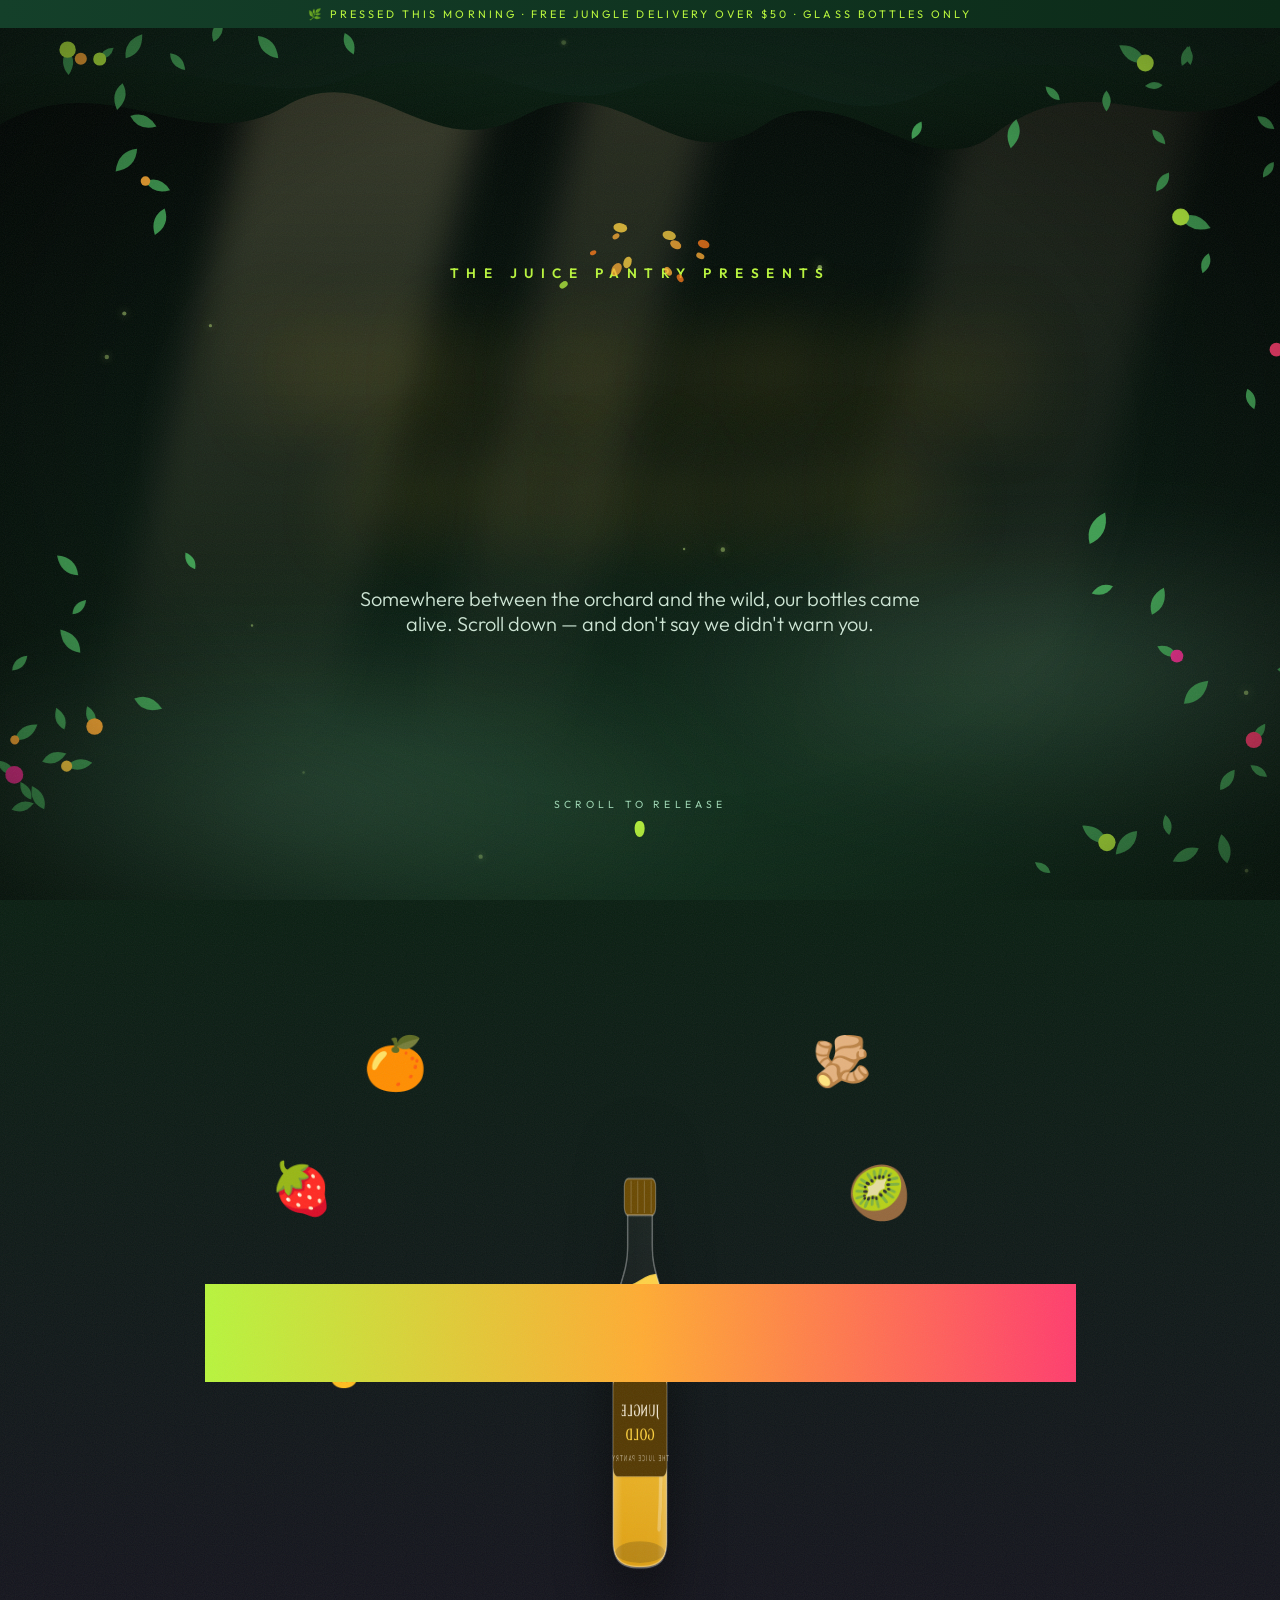
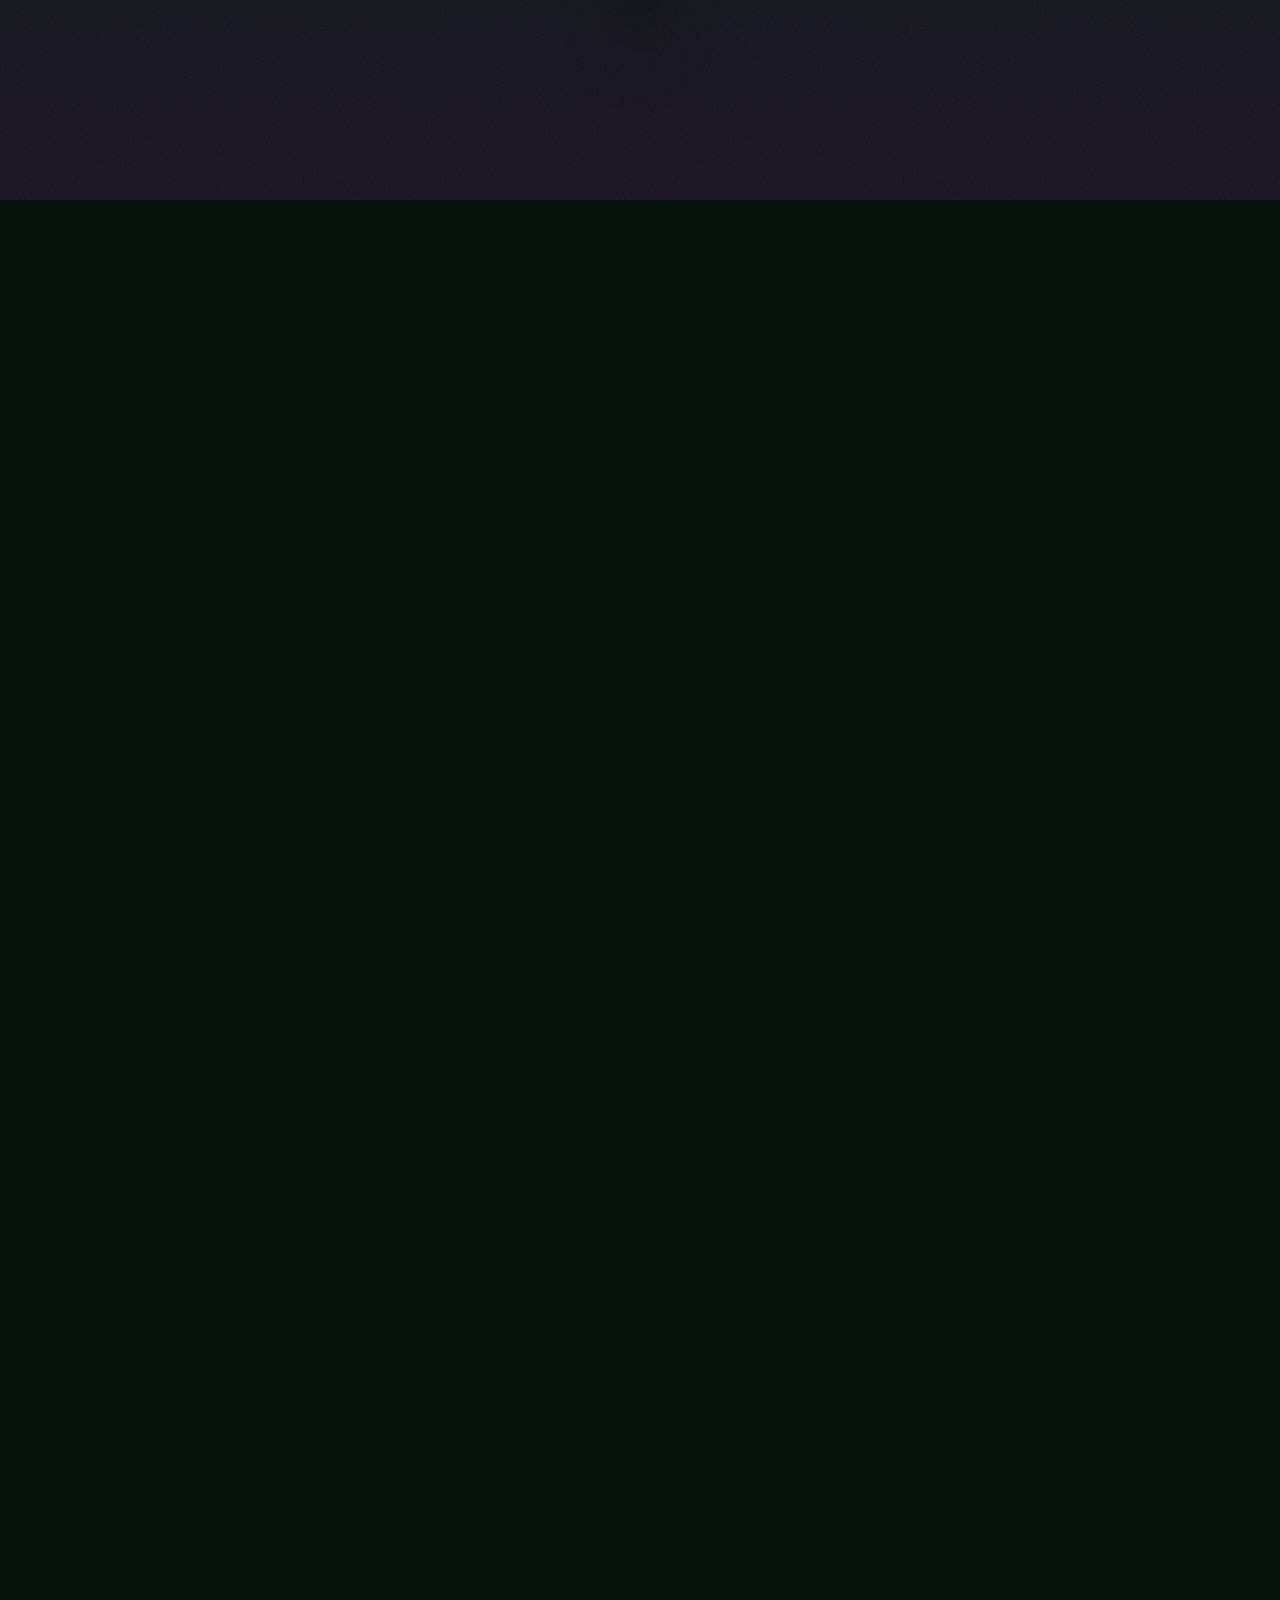
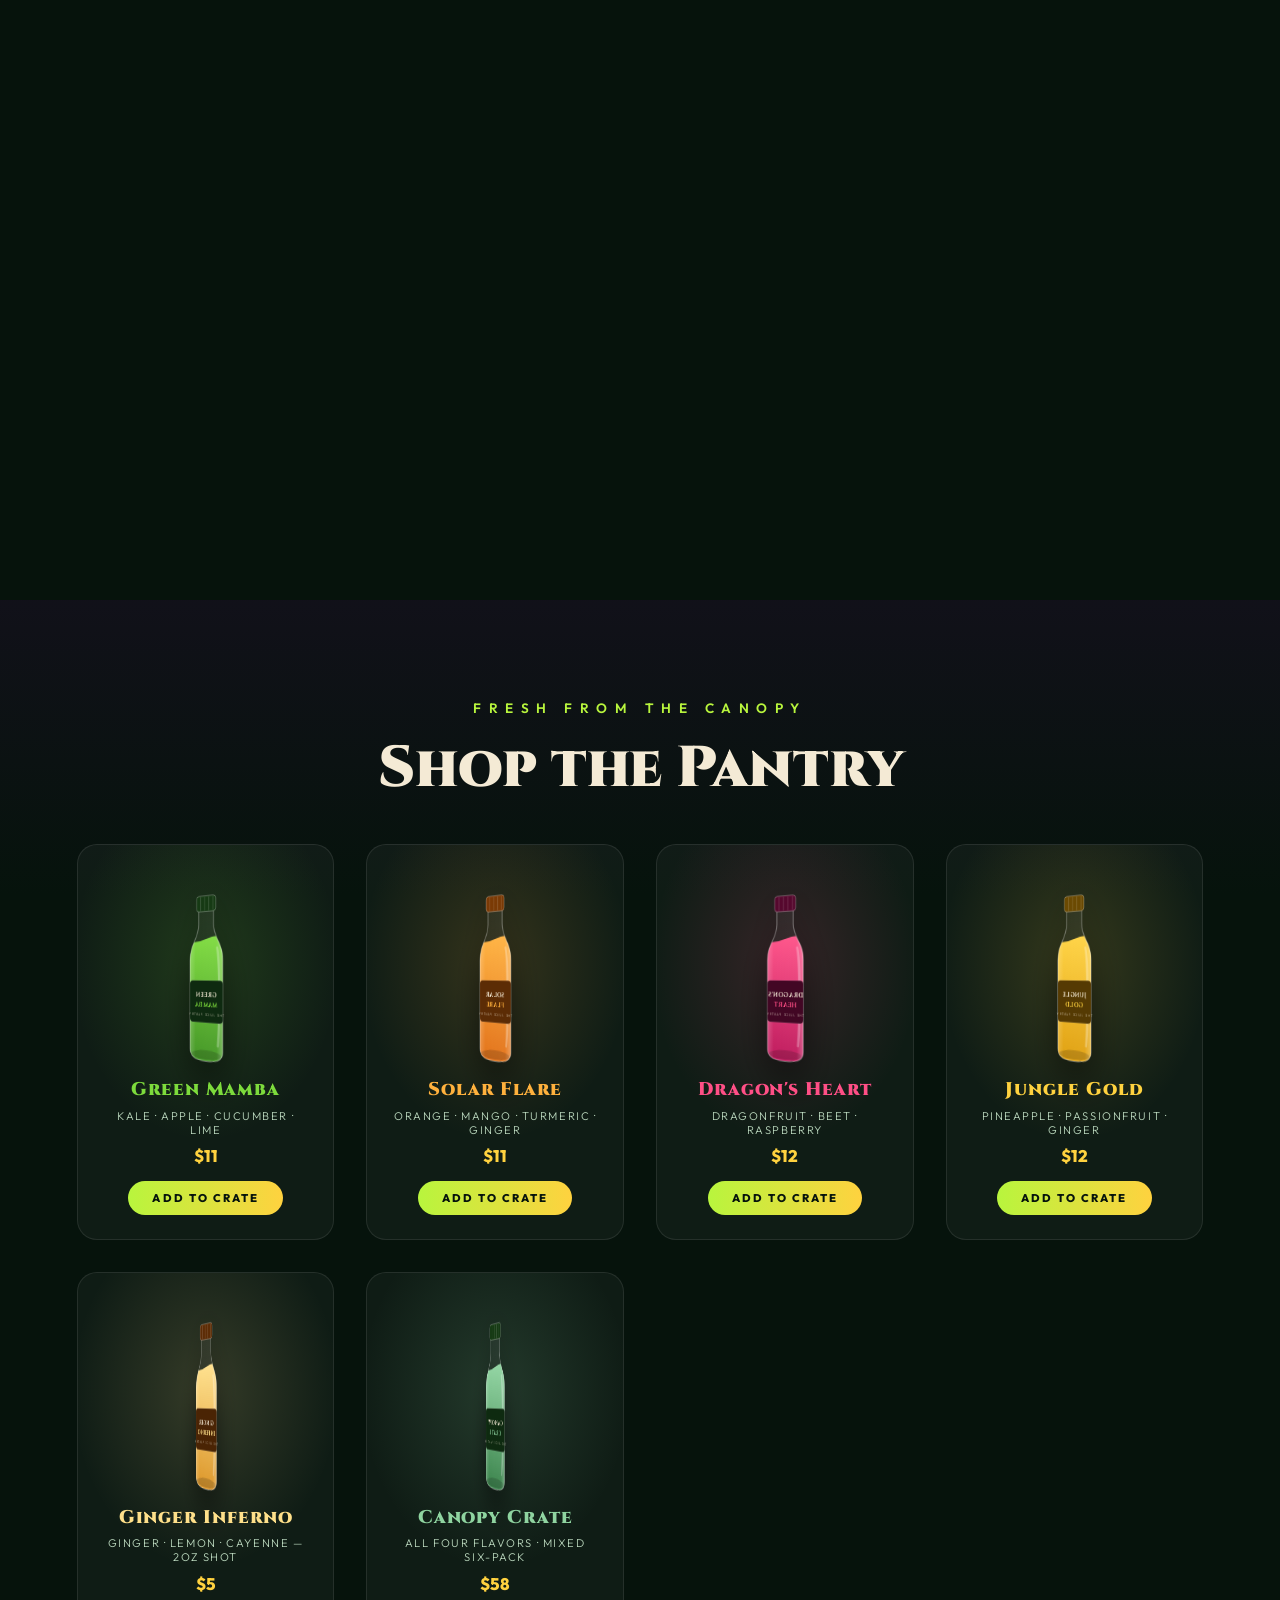
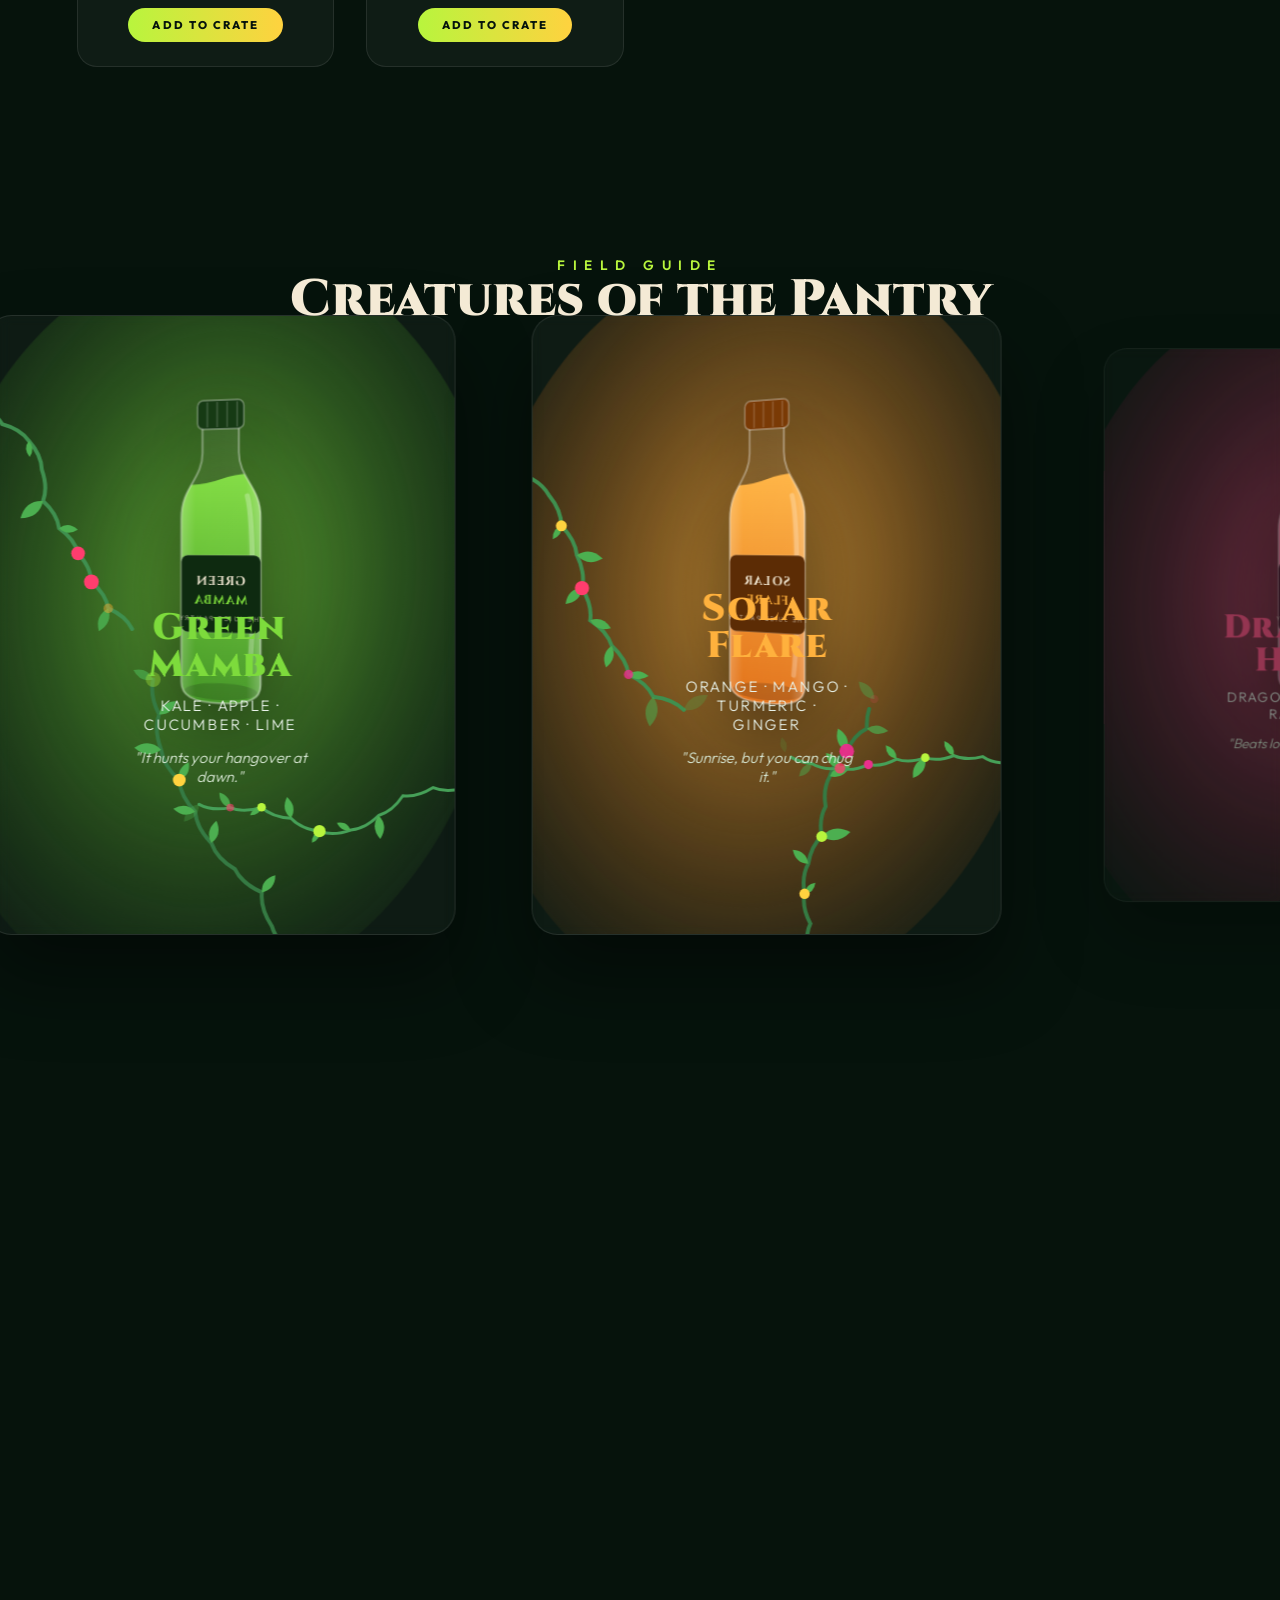
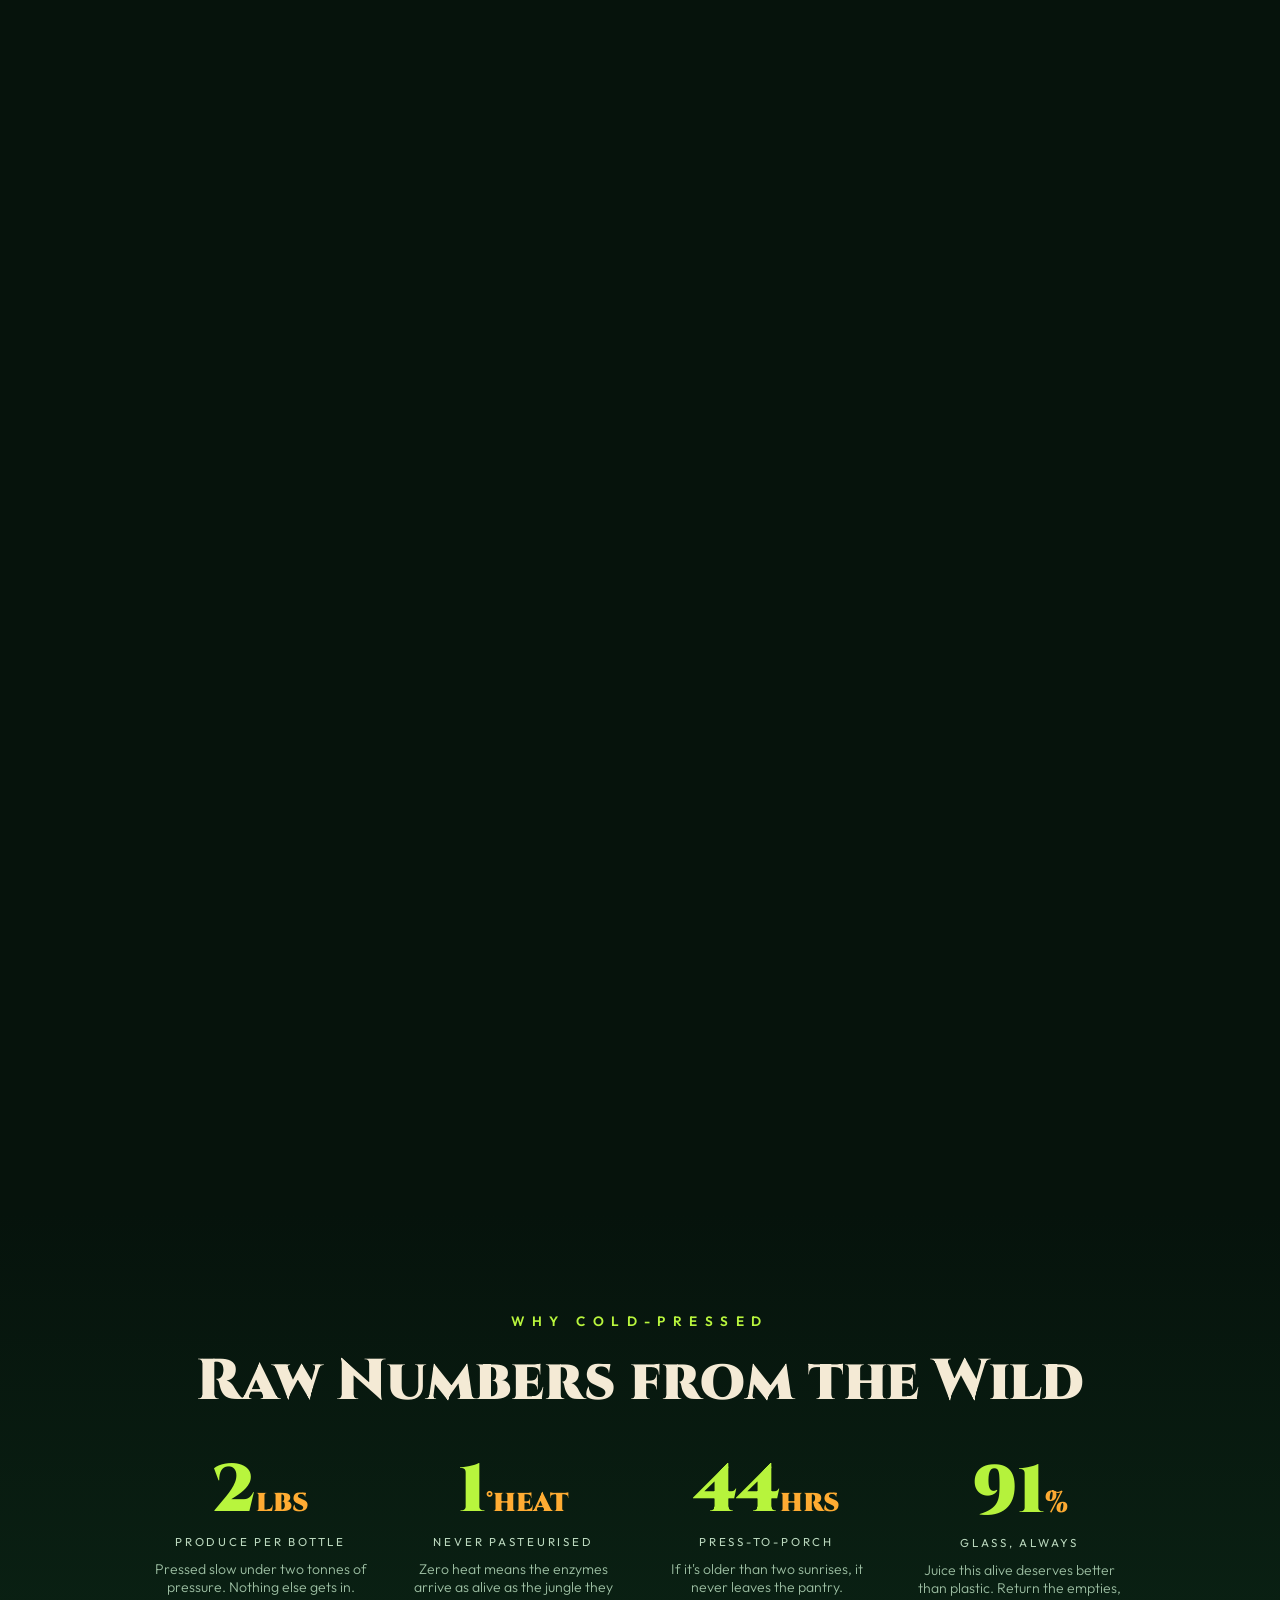
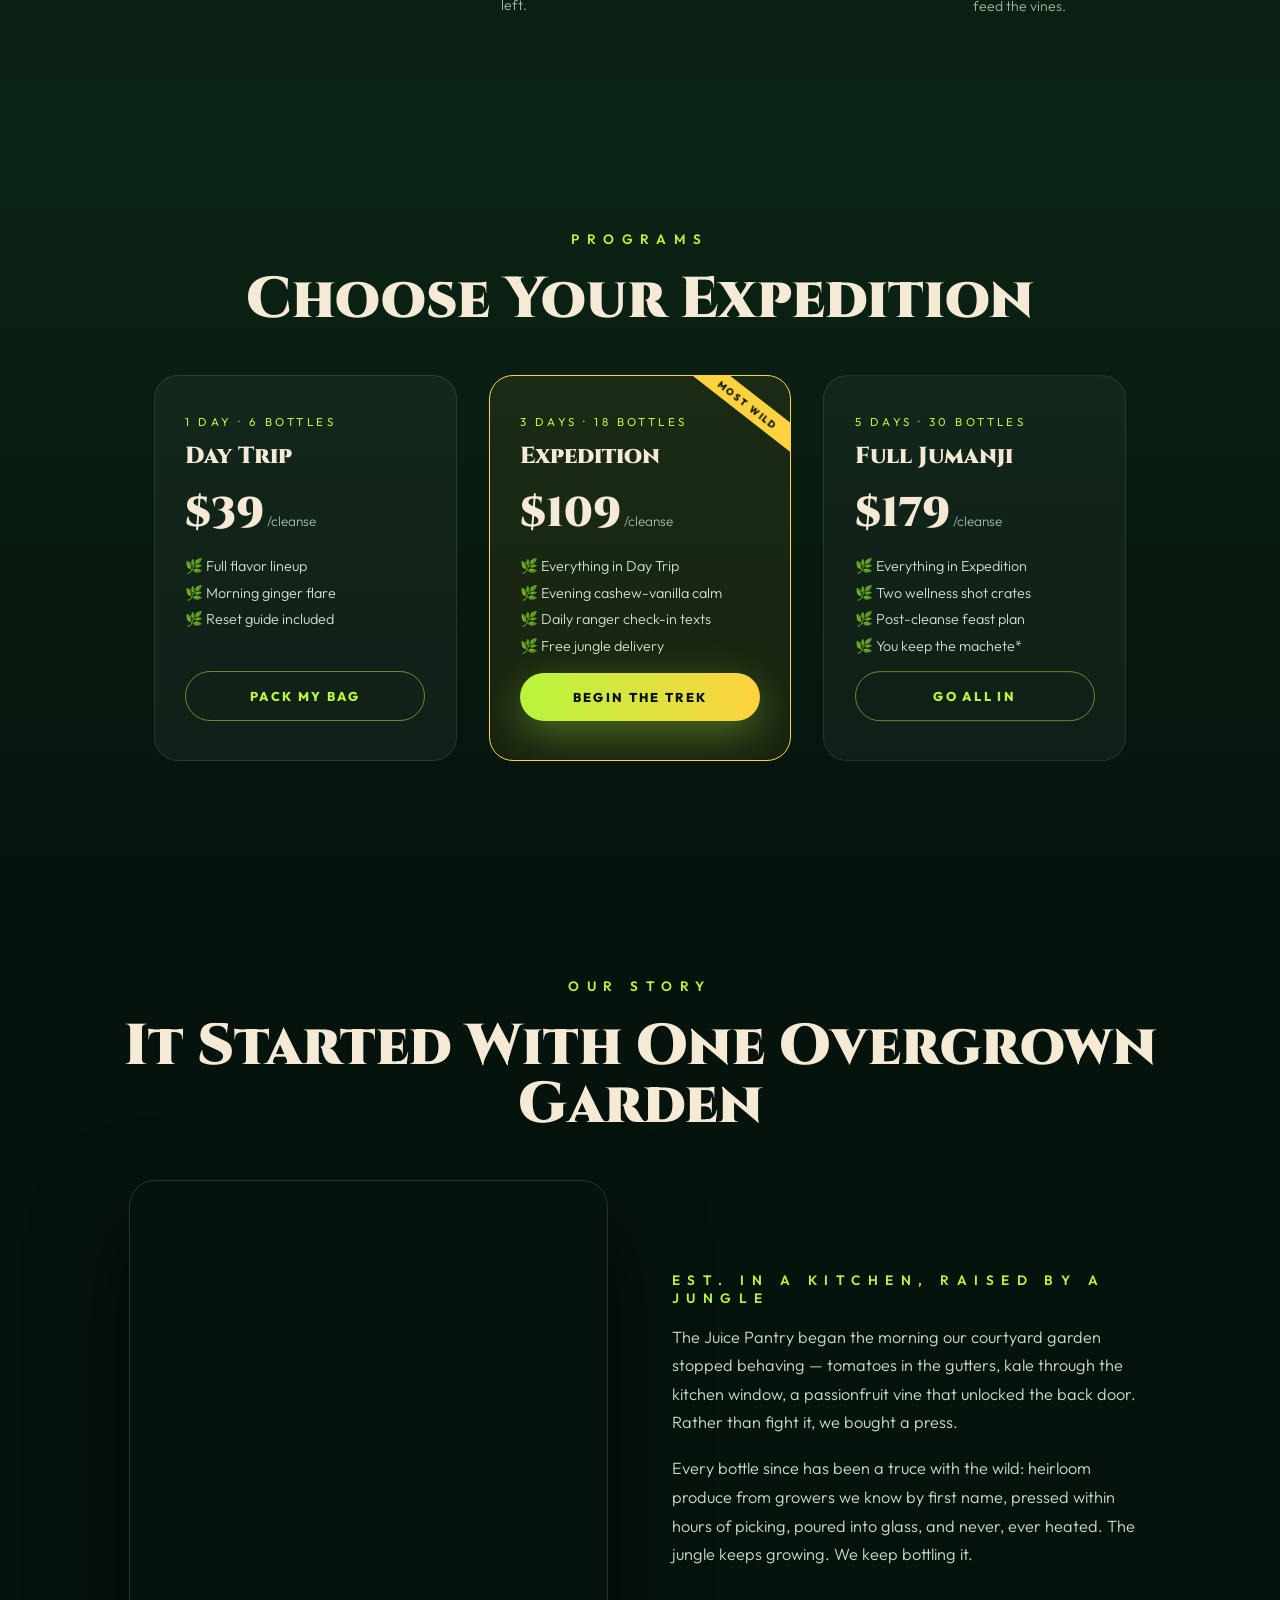
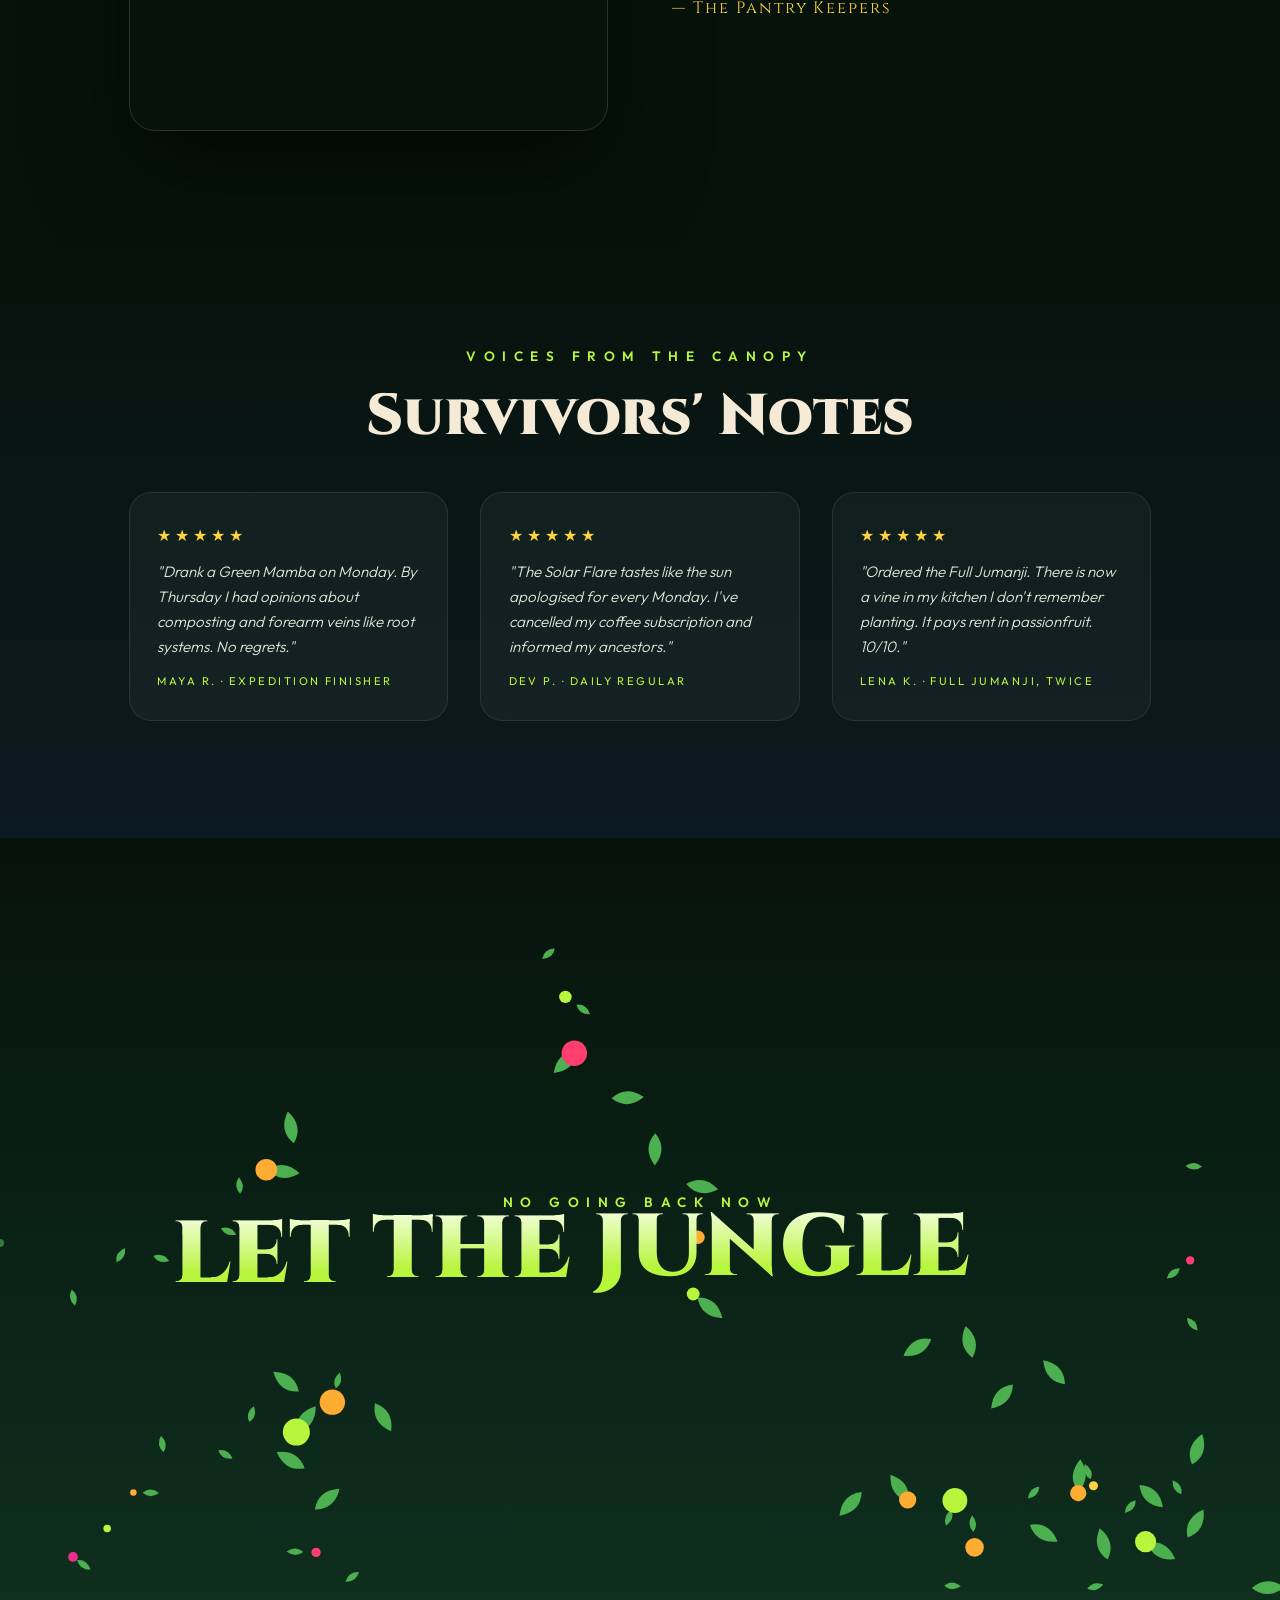
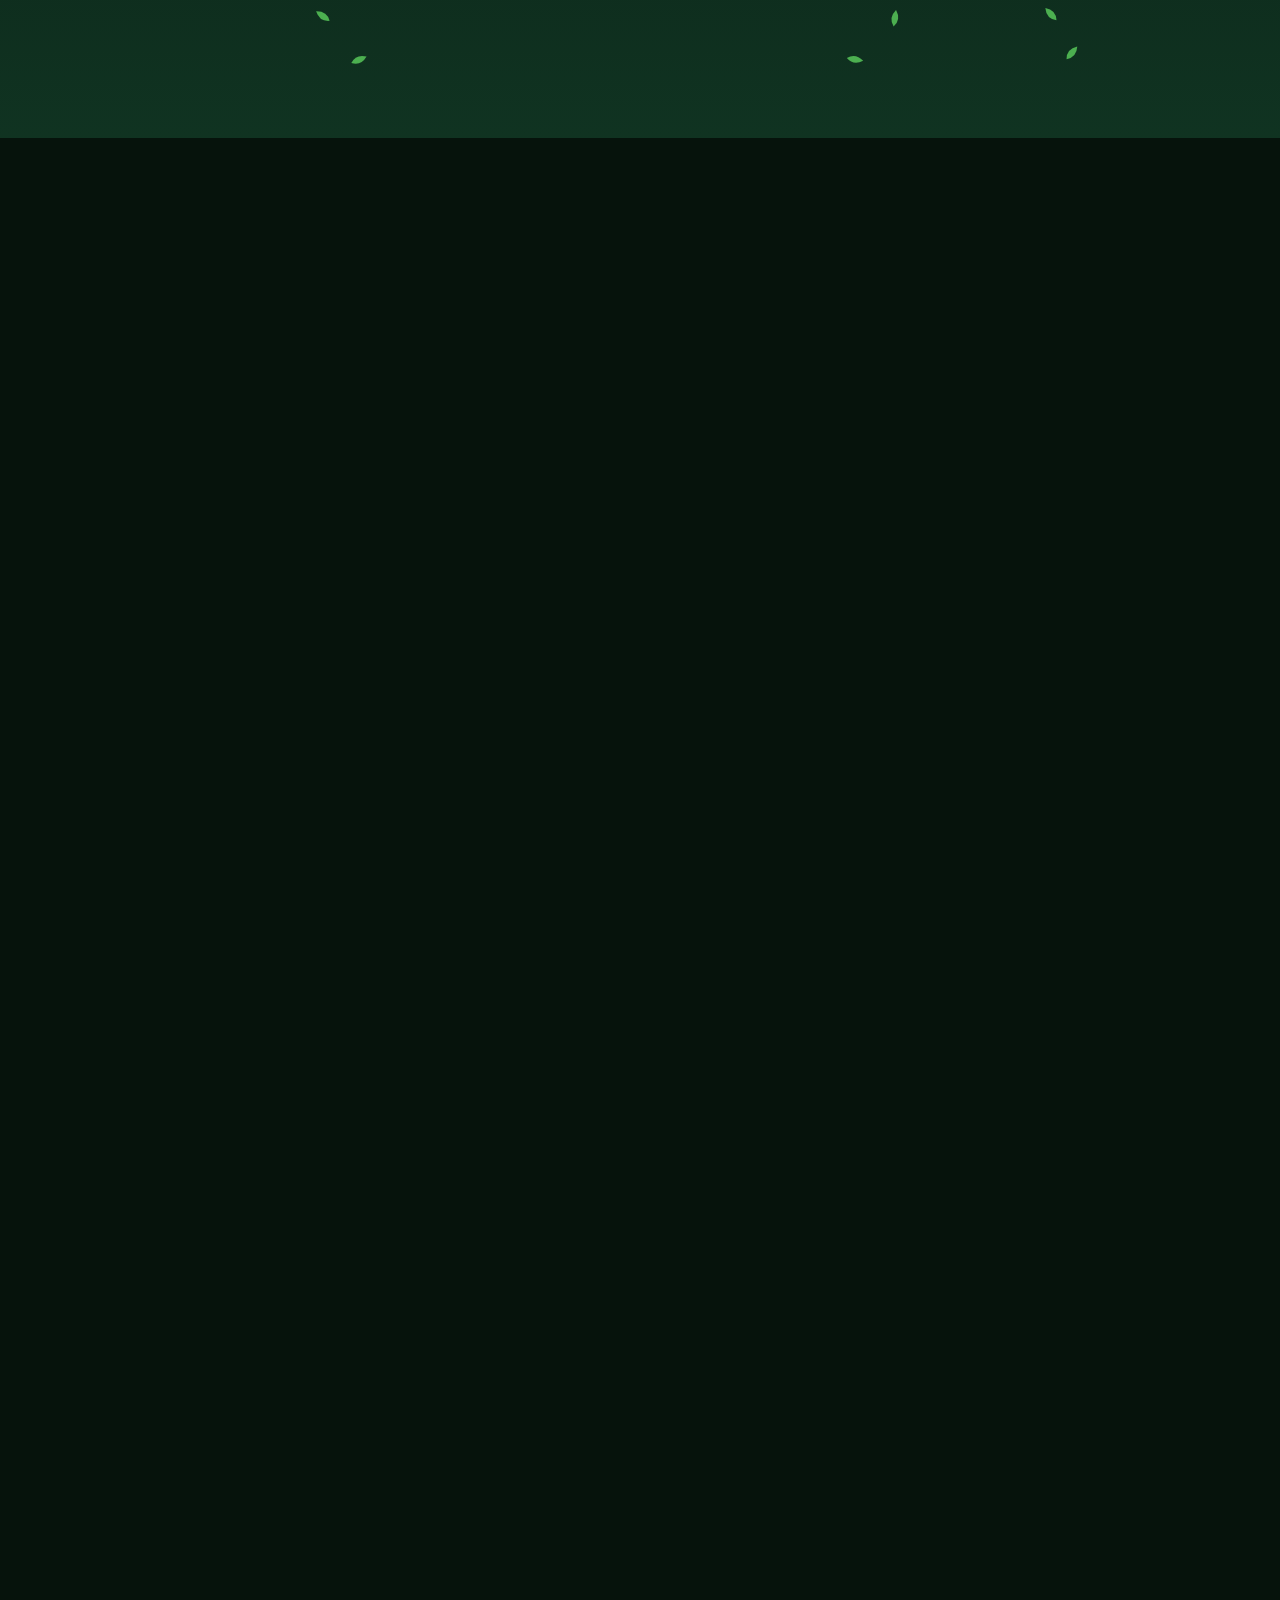
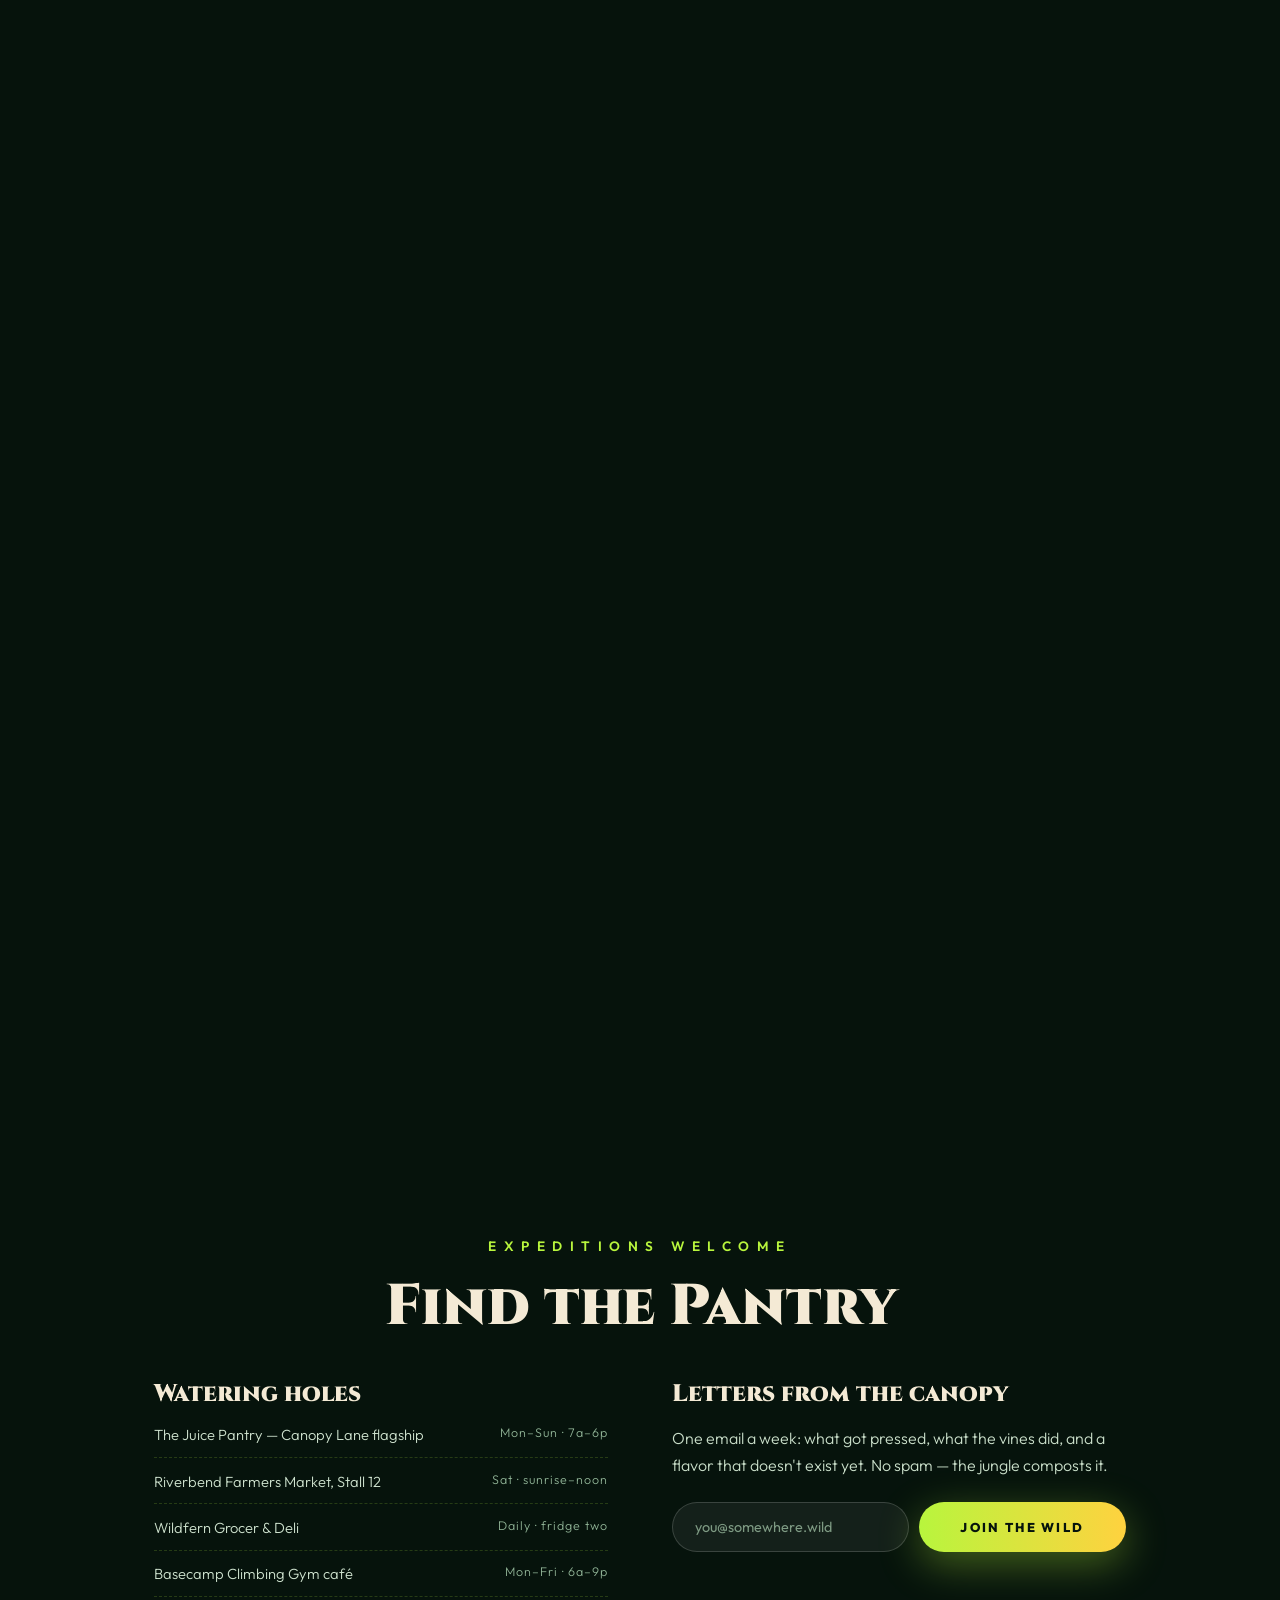
==== commit 18058c58: "Wire overgrowth backdrop into asset map https://claude.ai/code/session_01Ef8Rpa3FCJN6UPSgB6V4zD" ====
--- a/juice-pantry-cinematic/index.html
+++ b/juice-pantry-cinematic/index.html
@@ -711,7 +711,8 @@
   pour:       {min:HF+'hf_20260611_070803_0e2d6ee9-26a6-4d64-8fdd-5c464af34e57_min.webp',
                raw:HF+'hf_20260611_070803_0e2d6ee9-26a6-4d64-8fdd-5c464af34e57.png'},
   story:      null,
-  overgrowth: null,
+  overgrowth: {min:HF+'hf_20260611_071518_c26f6b5e-fb22-42cf-8f94-fe918d93d51e_min.webp',
+               raw:HF+'hf_20260611_071518_c26f6b5e-fb22-42cf-8f94-fe918d93d51e.png'},
   finale:     null,
   mamba:      {min:HF+'hf_20260611_071125_b3717f6e-e952-4ec8-b08e-ded0a19b2c5d_min.webp',
                raw:HF+'hf_20260611_071125_b3717f6e-e952-4ec8-b08e-ded0a19b2c5d.png'},
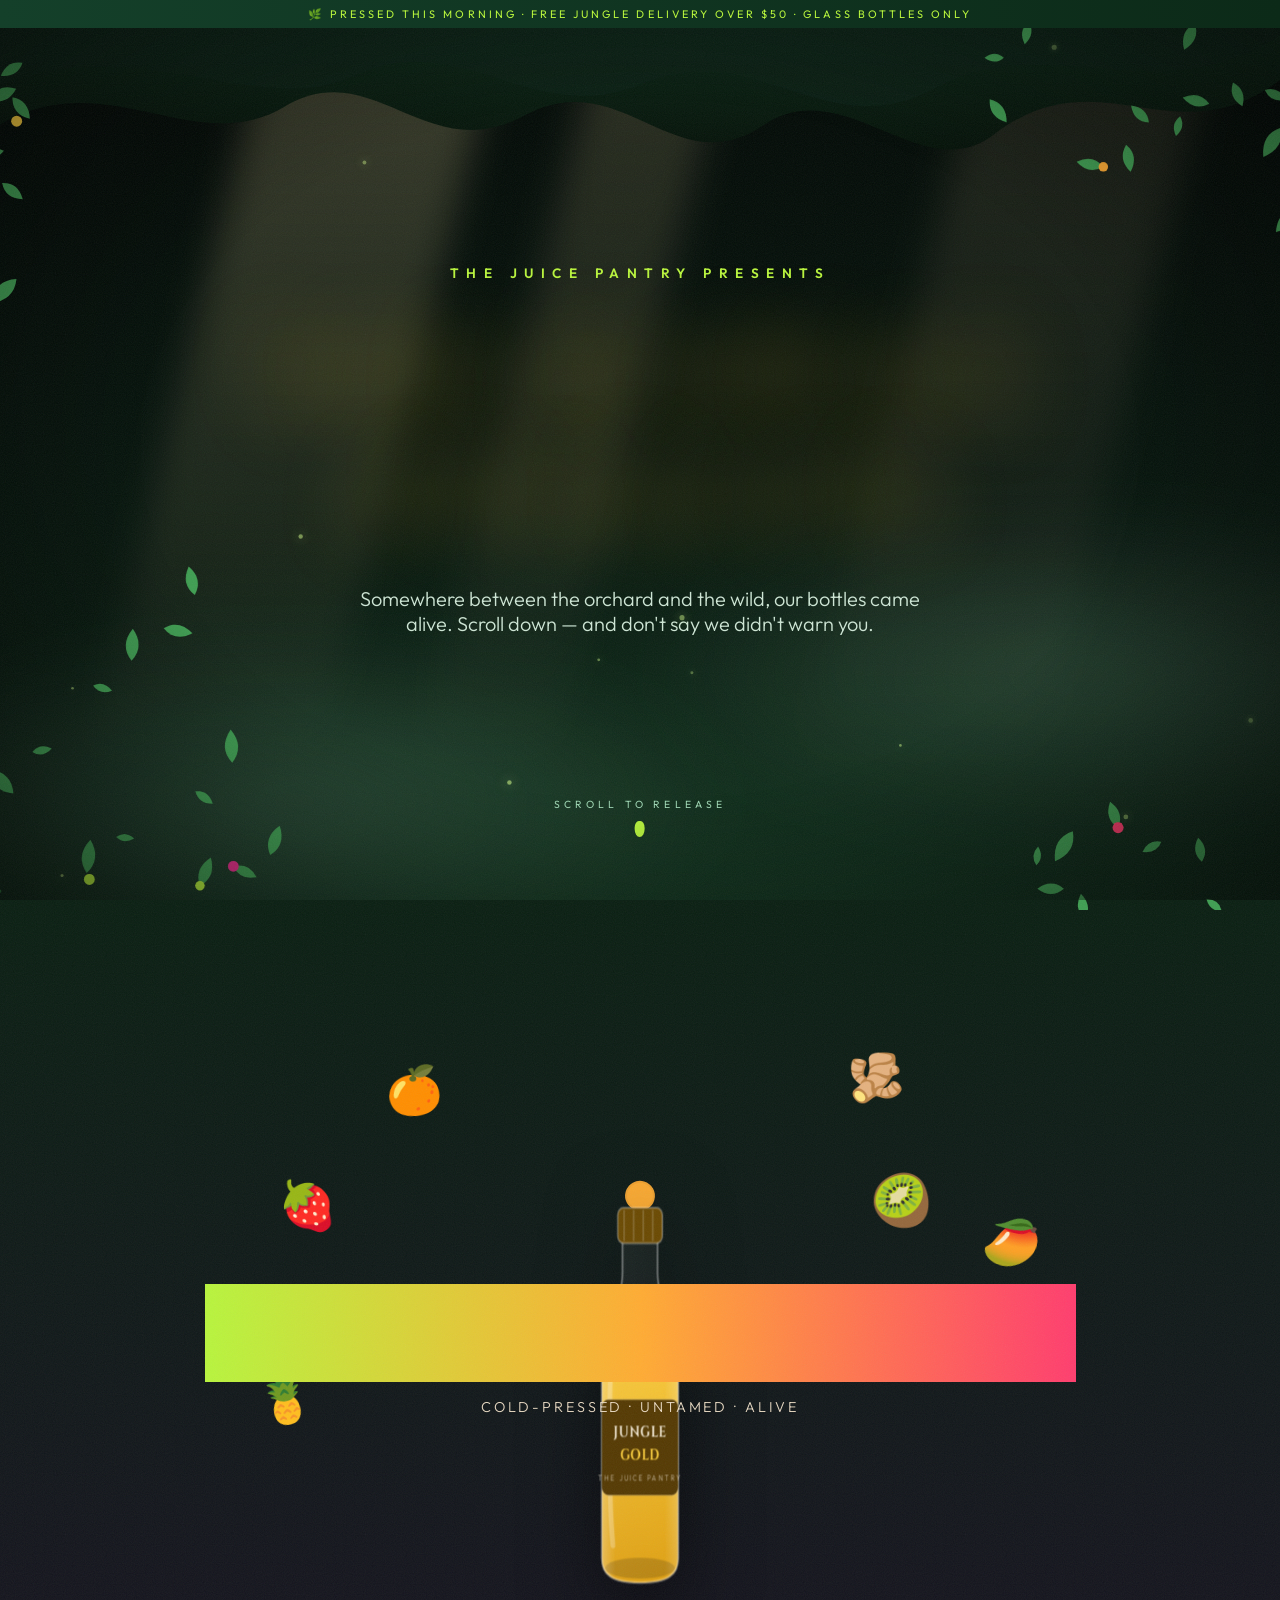
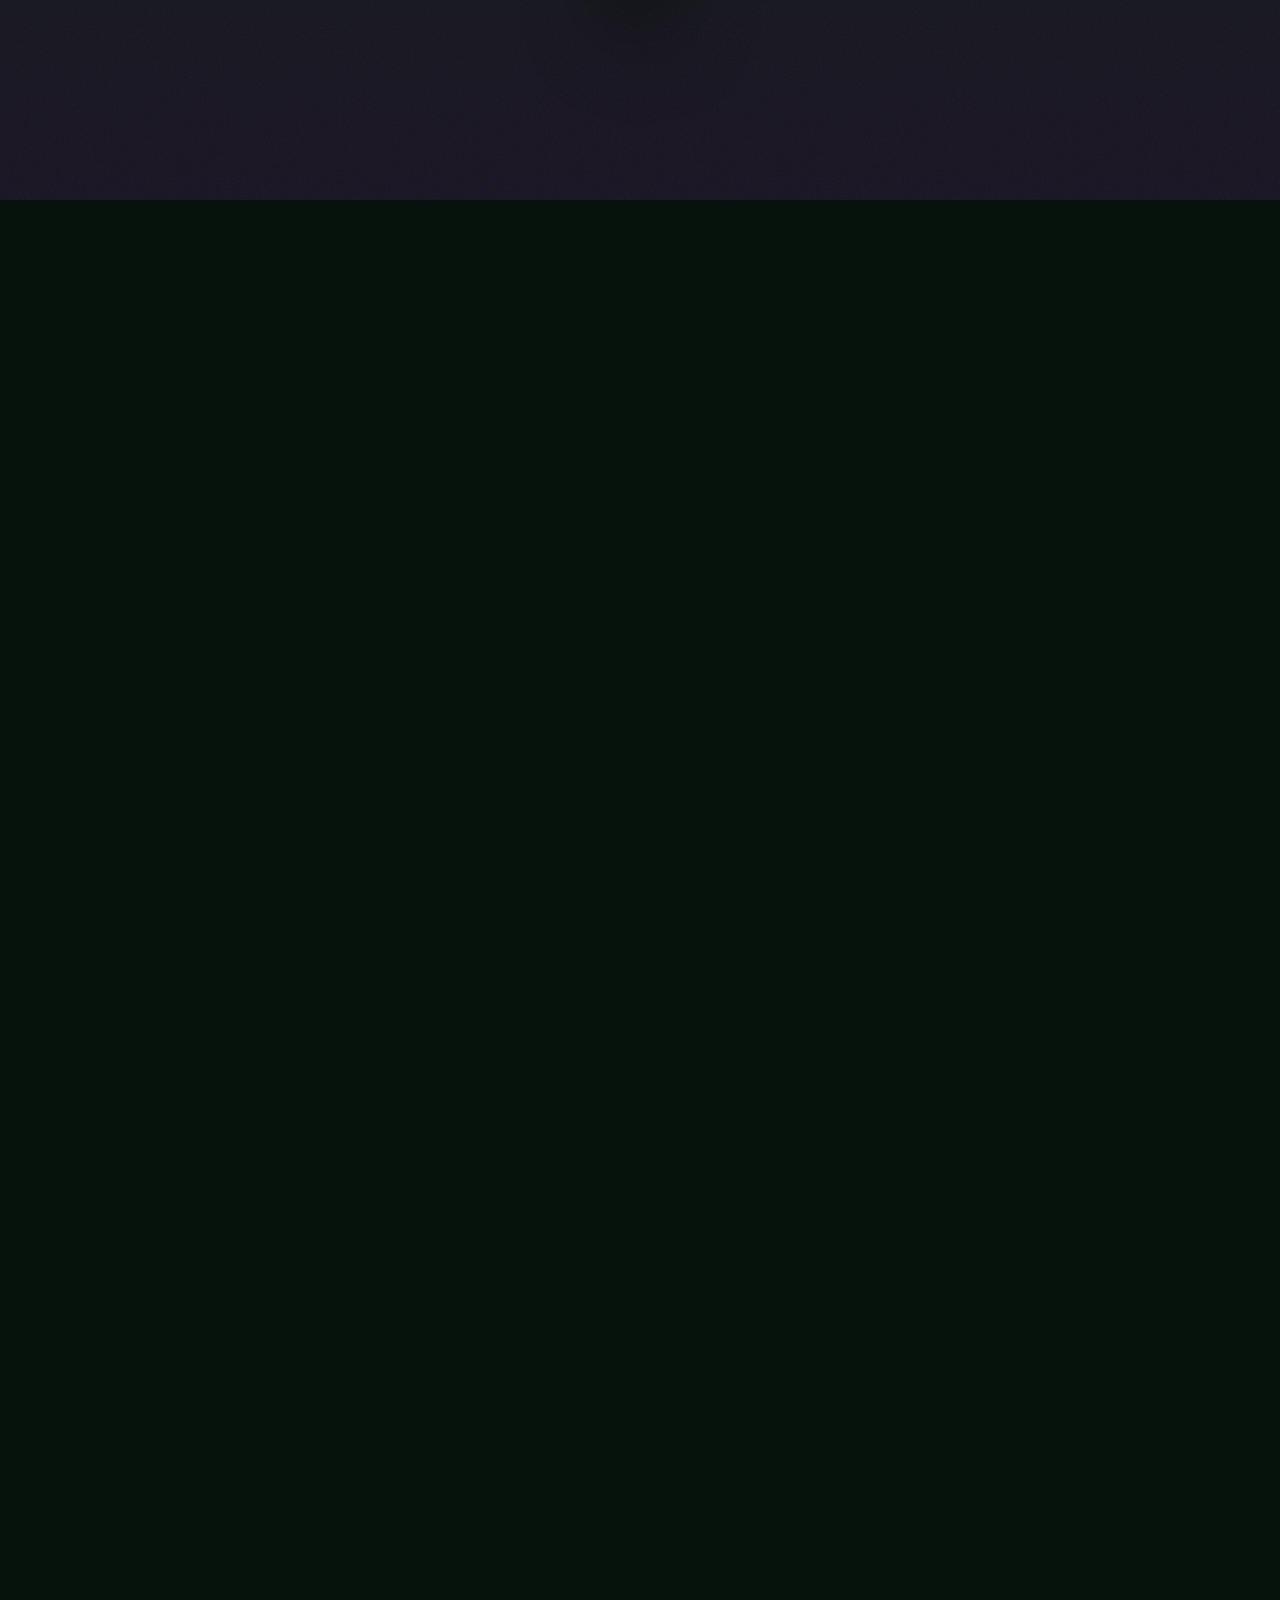
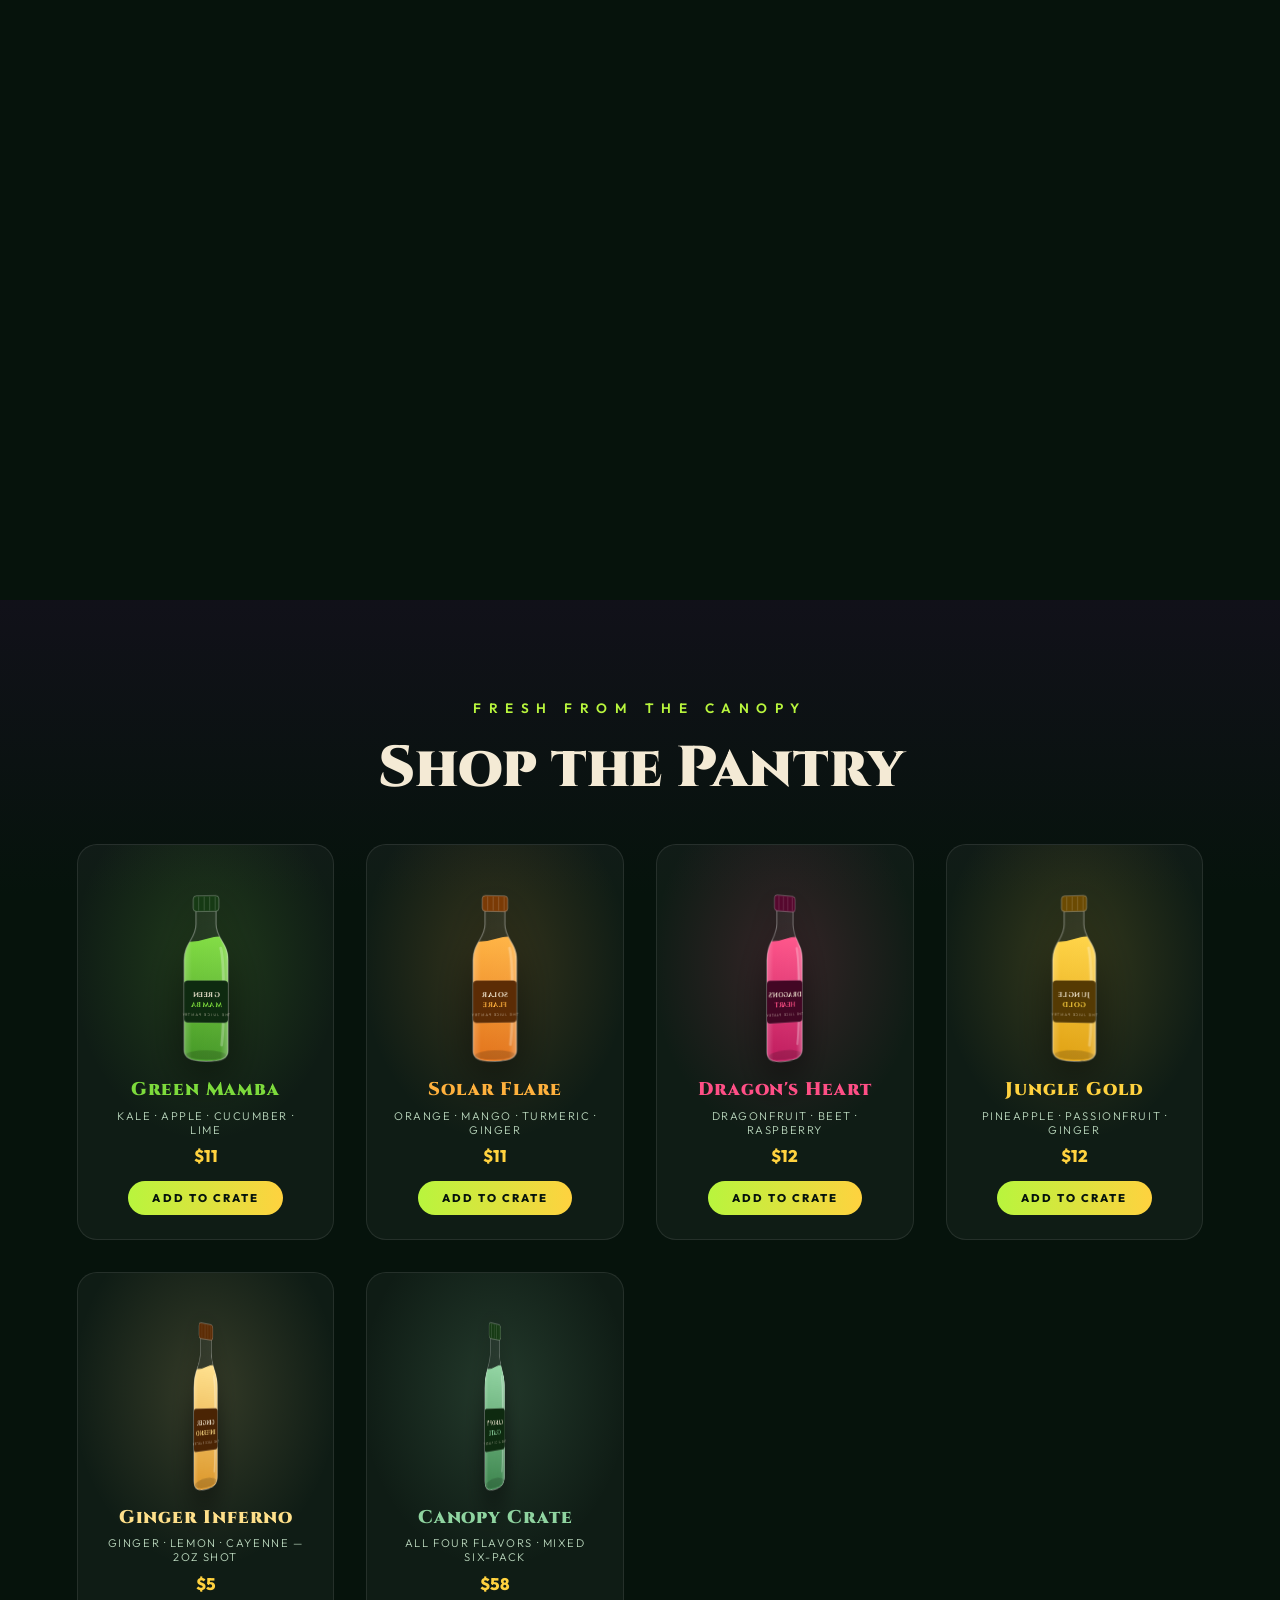
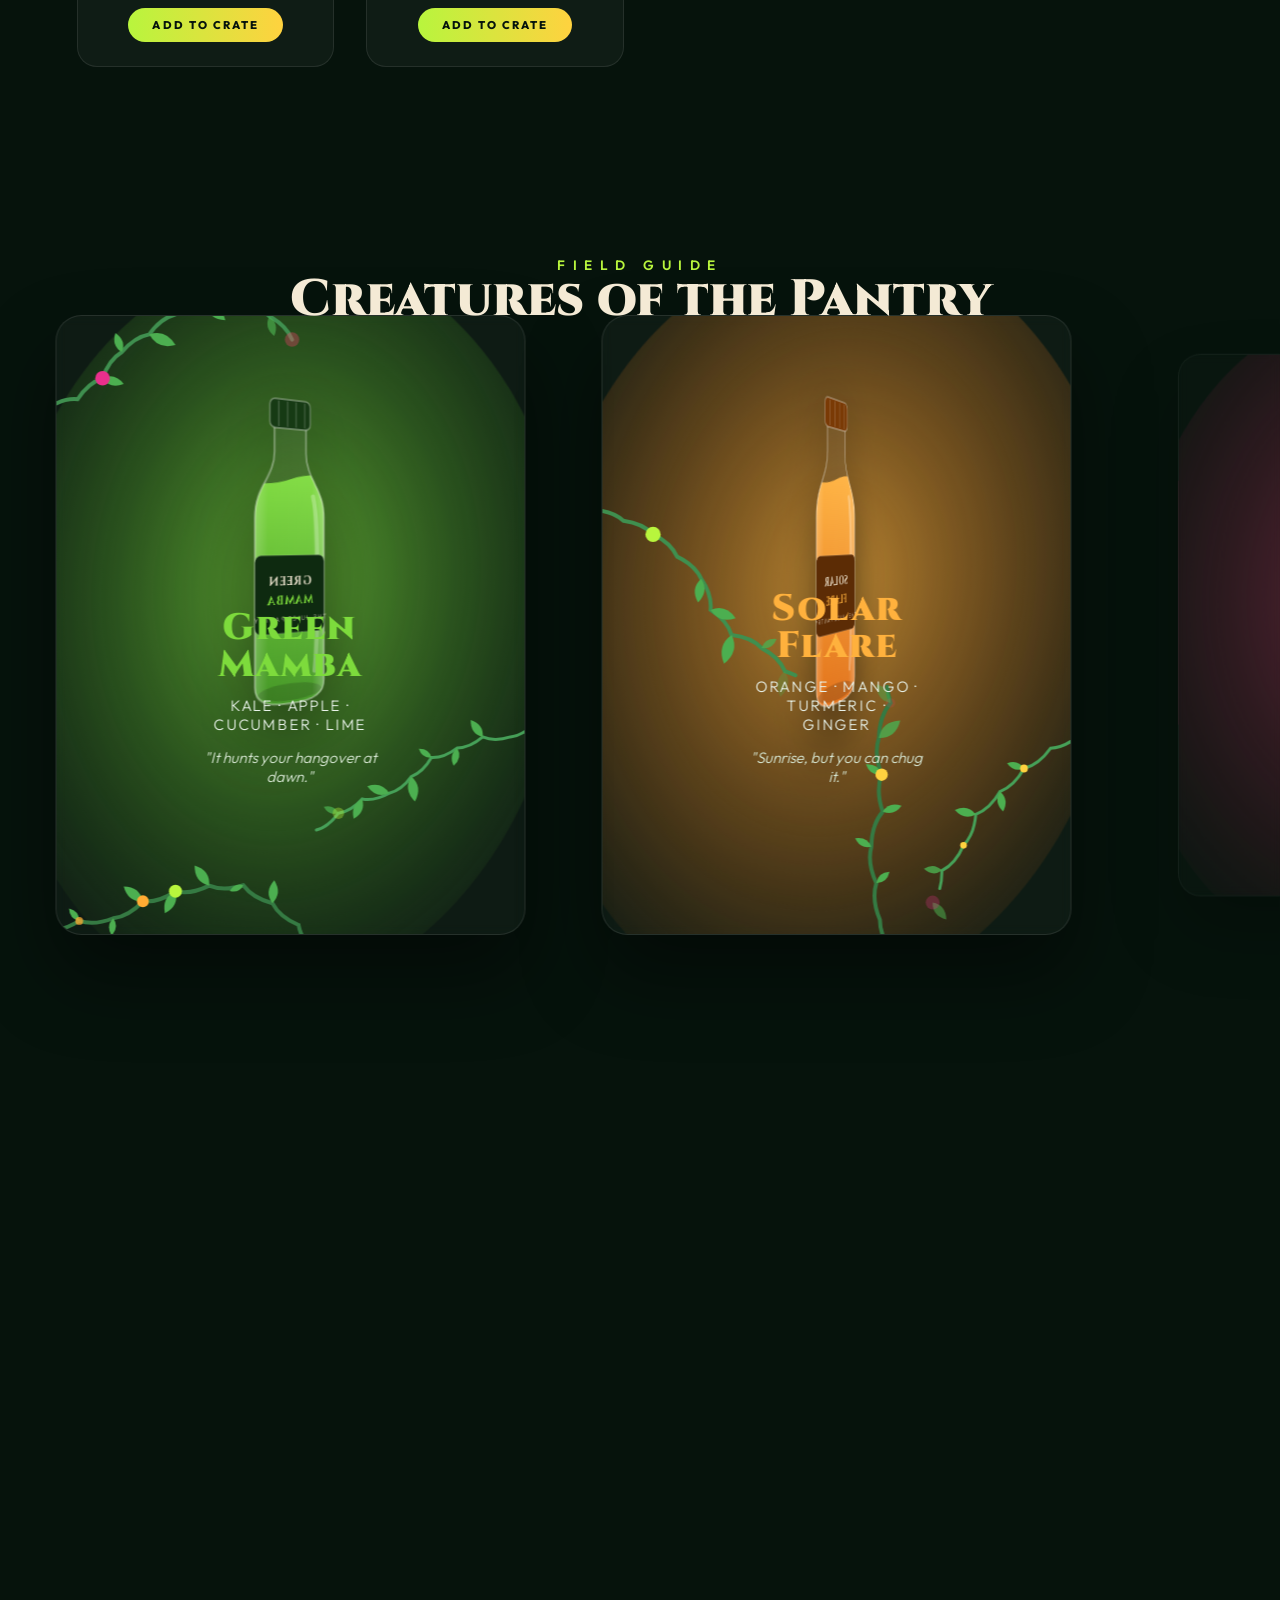
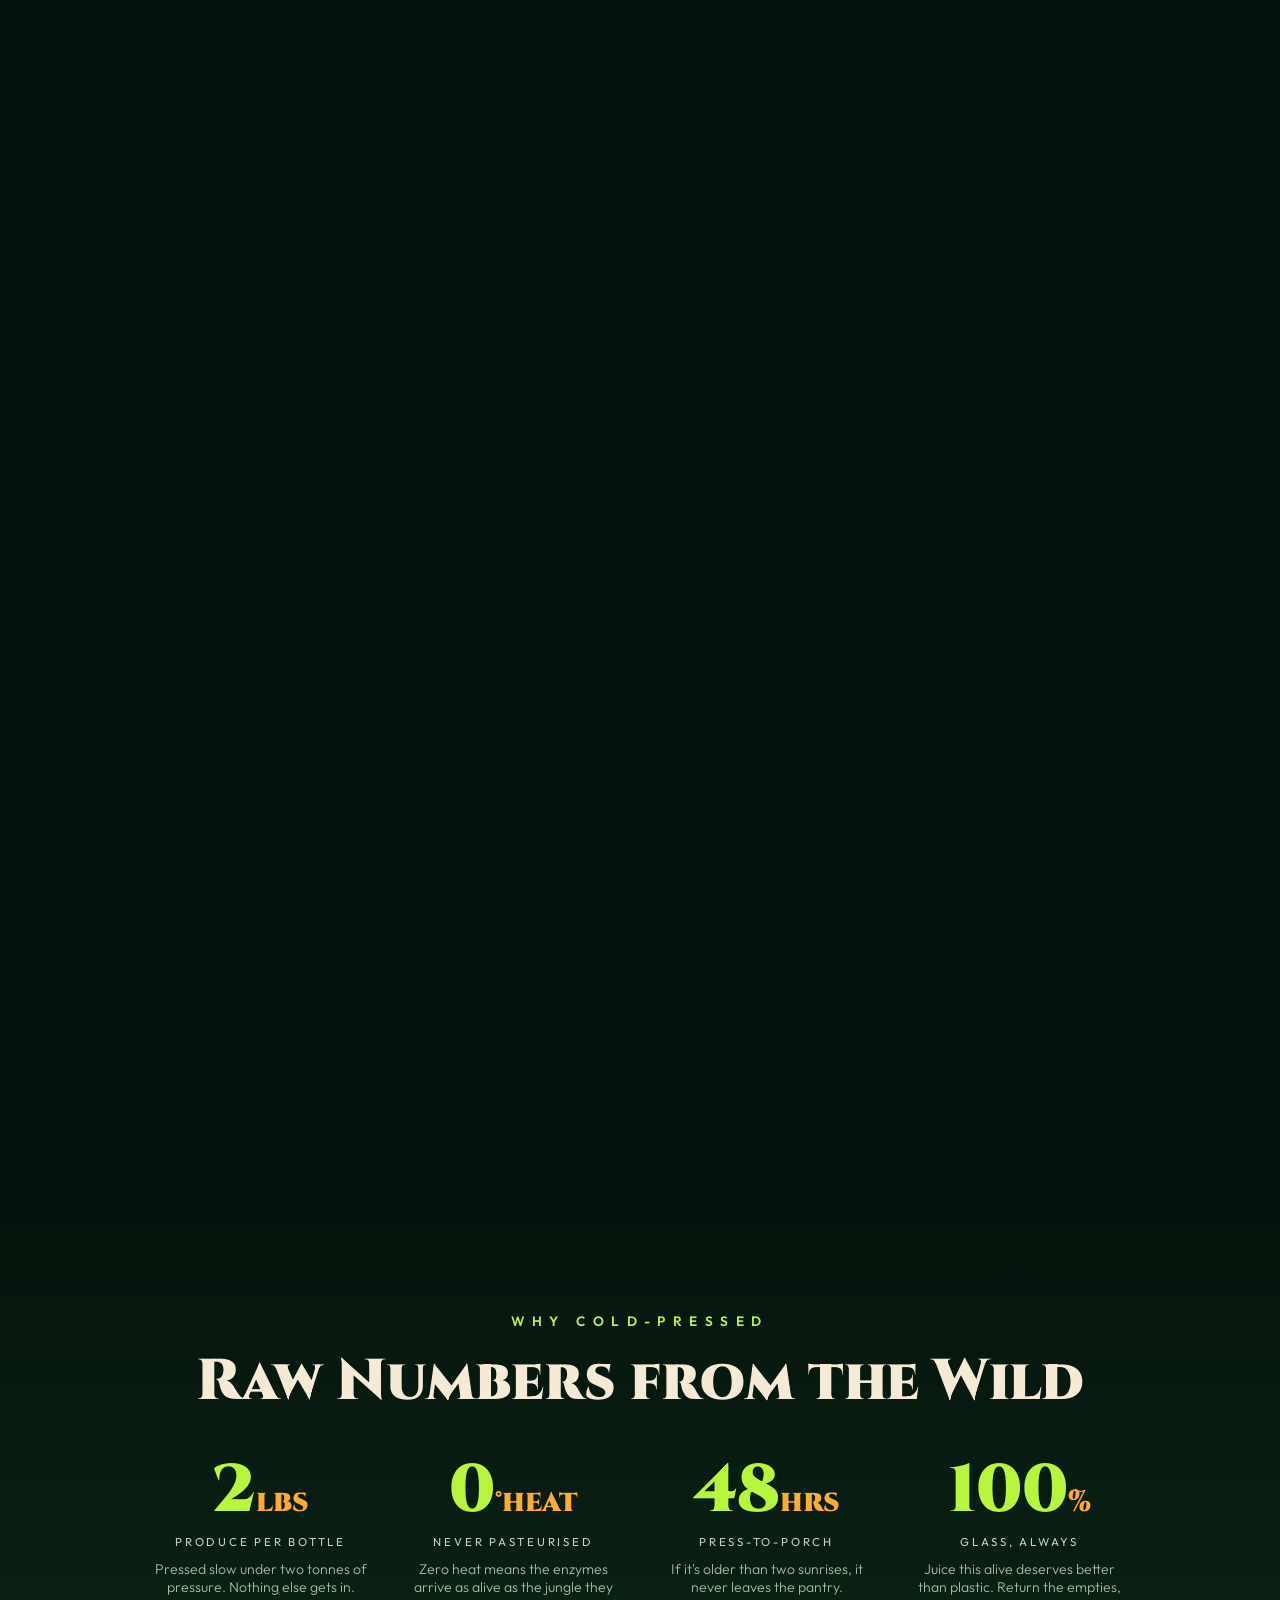
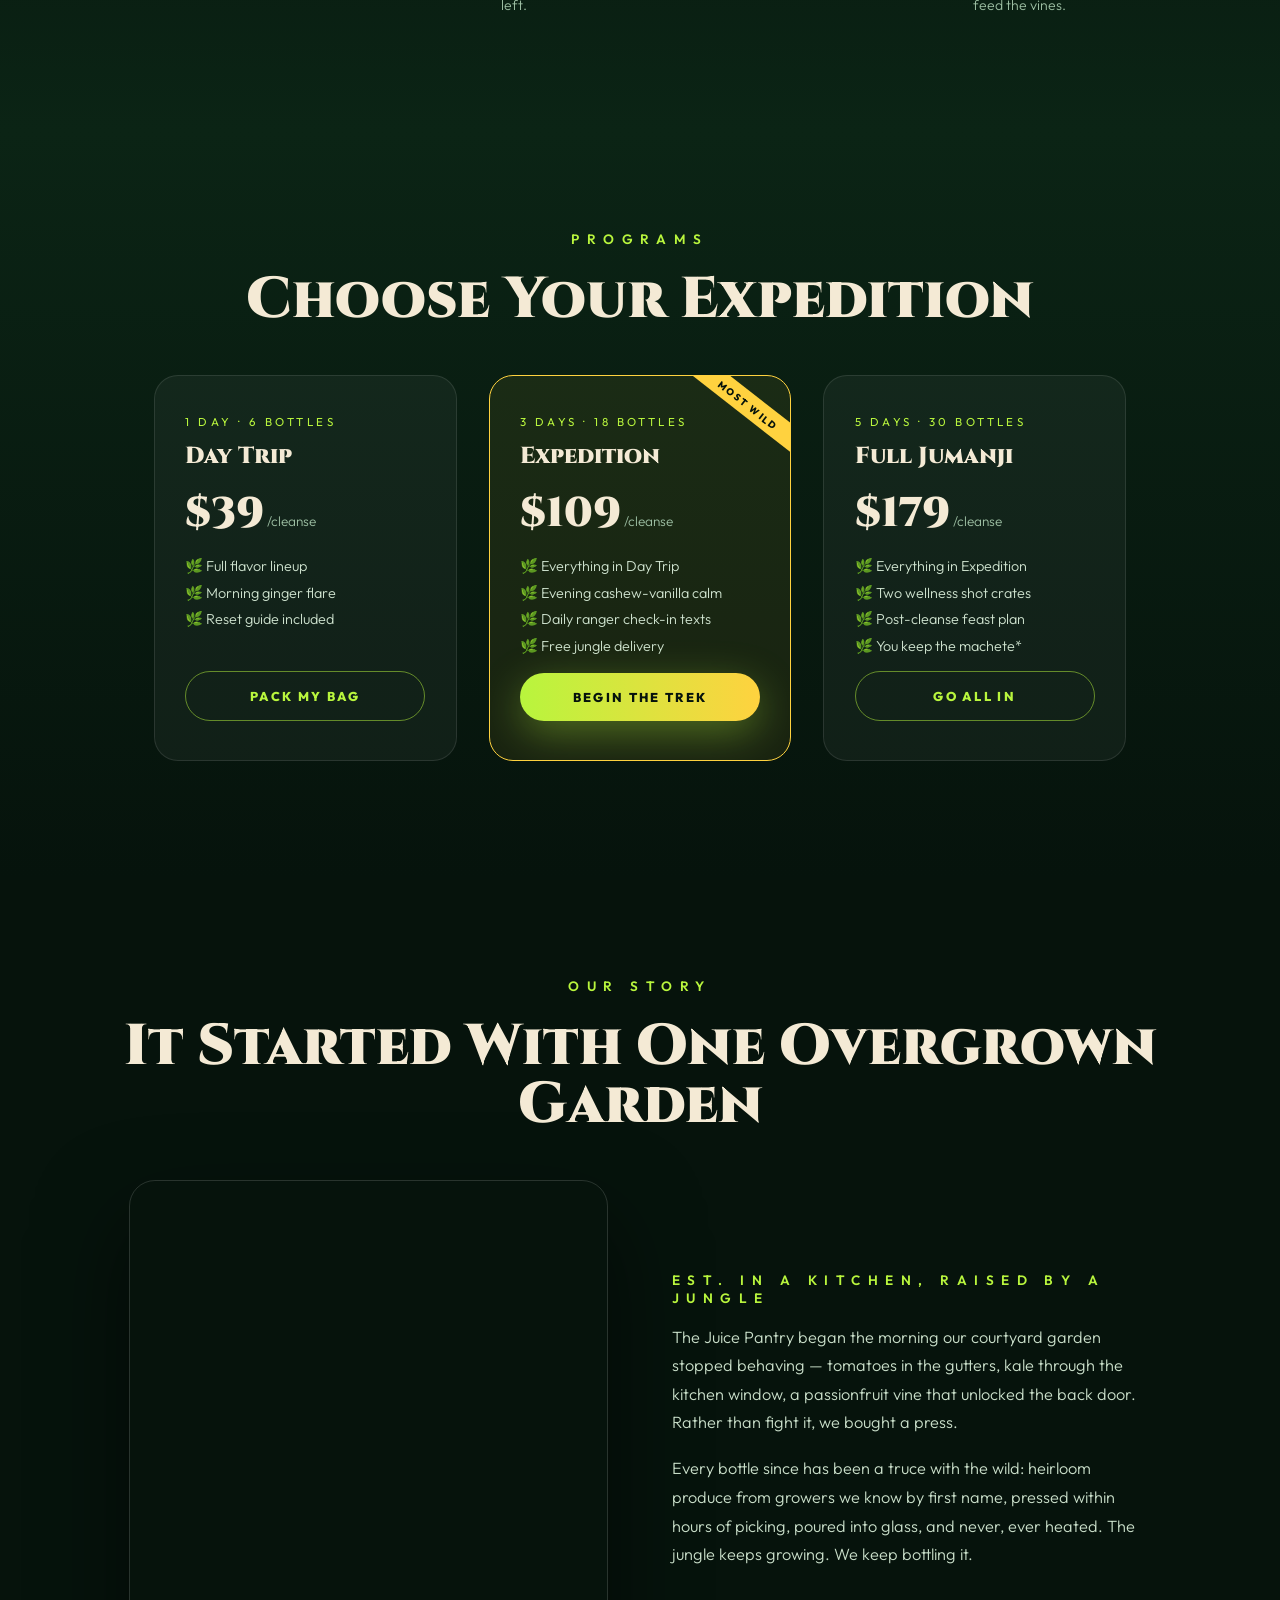
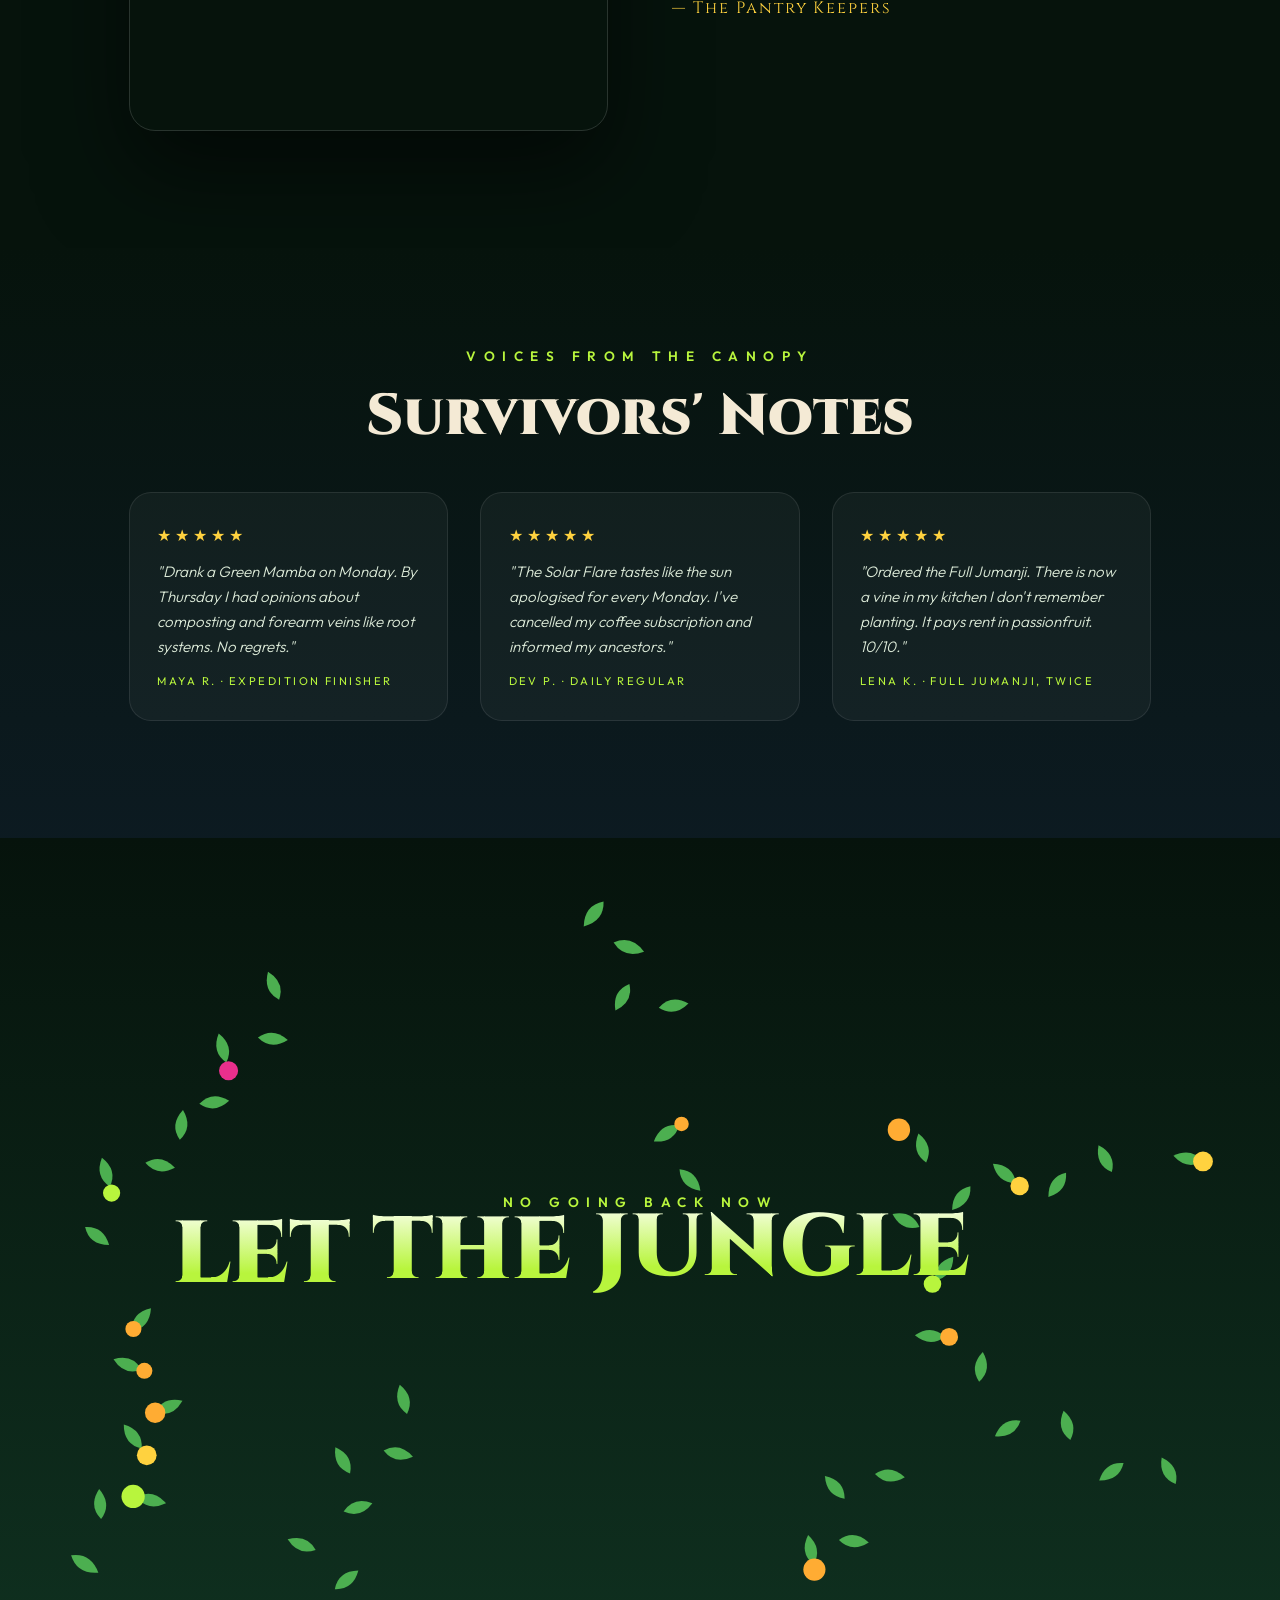
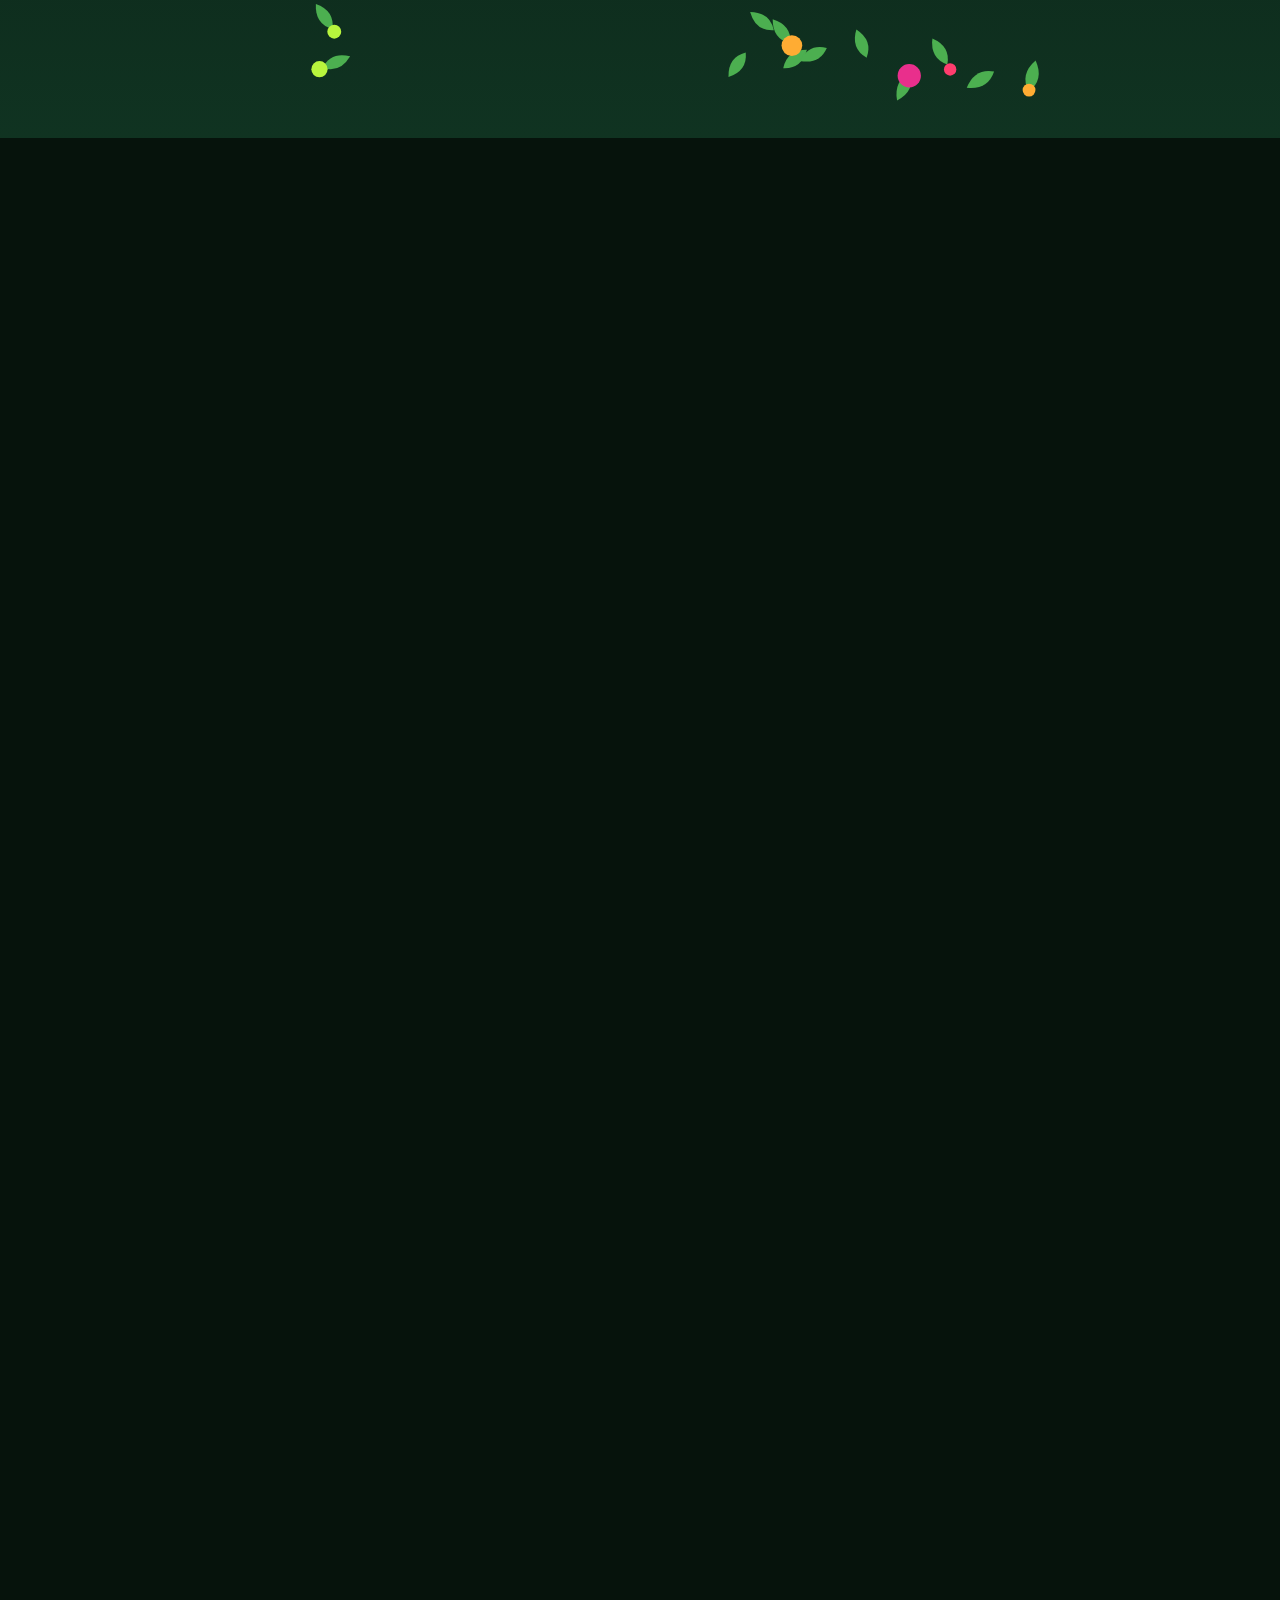
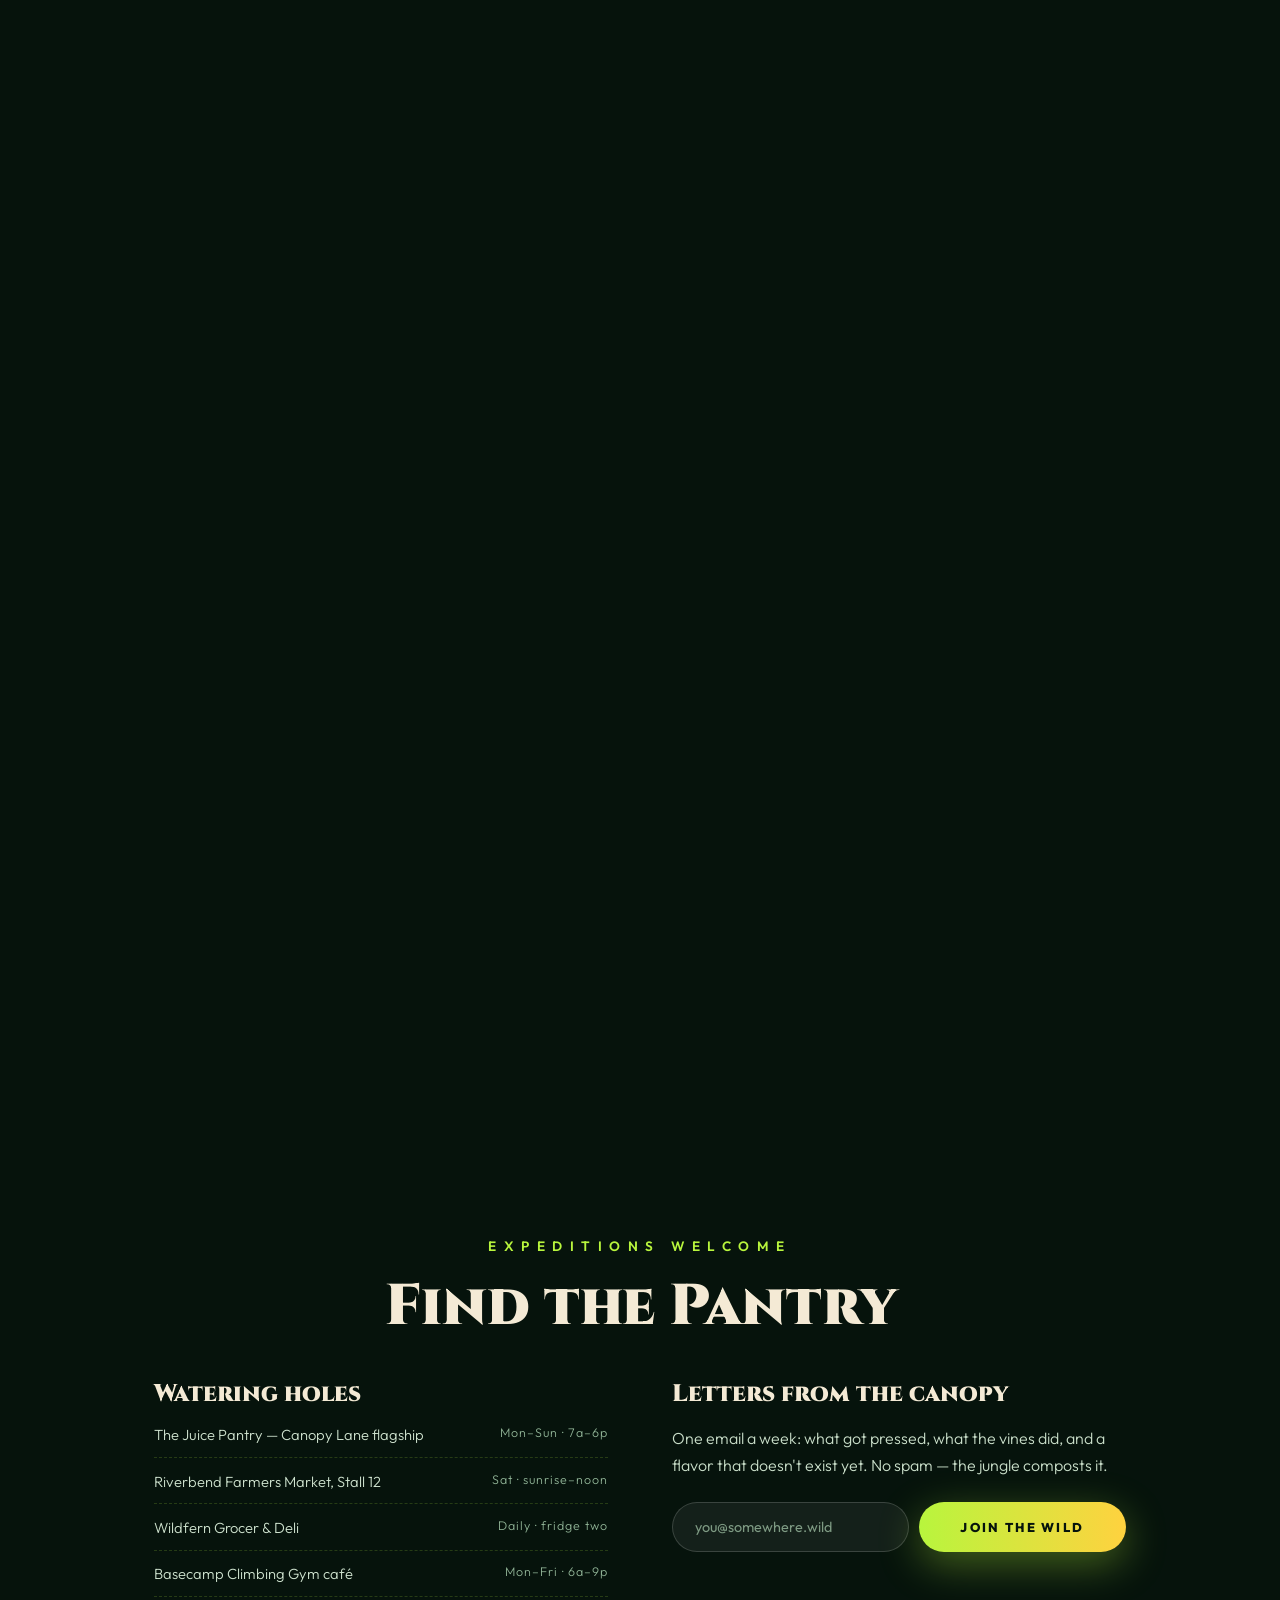
==== commit ed6a7848: "Wire finale waterfall backdrop into asset map https://claude.ai/code/session_01Ef8Rpa3FCJN6UPSgB6V4z" ====
--- a/juice-pantry-cinematic/index.html
+++ b/juice-pantry-cinematic/index.html
@@ -713,7 +713,8 @@
   story:      null,
   overgrowth: {min:HF+'hf_20260611_071518_c26f6b5e-fb22-42cf-8f94-fe918d93d51e_min.webp',
                raw:HF+'hf_20260611_071518_c26f6b5e-fb22-42cf-8f94-fe918d93d51e.png'},
-  finale:     null,
+  finale:     {min:HF+'hf_20260611_071816_0b97f4af-19cf-4cd2-8e31-b8d1232f85be_min.webp',
+               raw:HF+'hf_20260611_071816_0b97f4af-19cf-4cd2-8e31-b8d1232f85be.png'},
   mamba:      {min:HF+'hf_20260611_071125_b3717f6e-e952-4ec8-b08e-ded0a19b2c5d_min.webp',
                raw:HF+'hf_20260611_071125_b3717f6e-e952-4ec8-b08e-ded0a19b2c5d.png'},
   solar:      {min:HF+'hf_20260611_071213_80899e57-6202-48dd-88e7-96821663357c_min.webp',
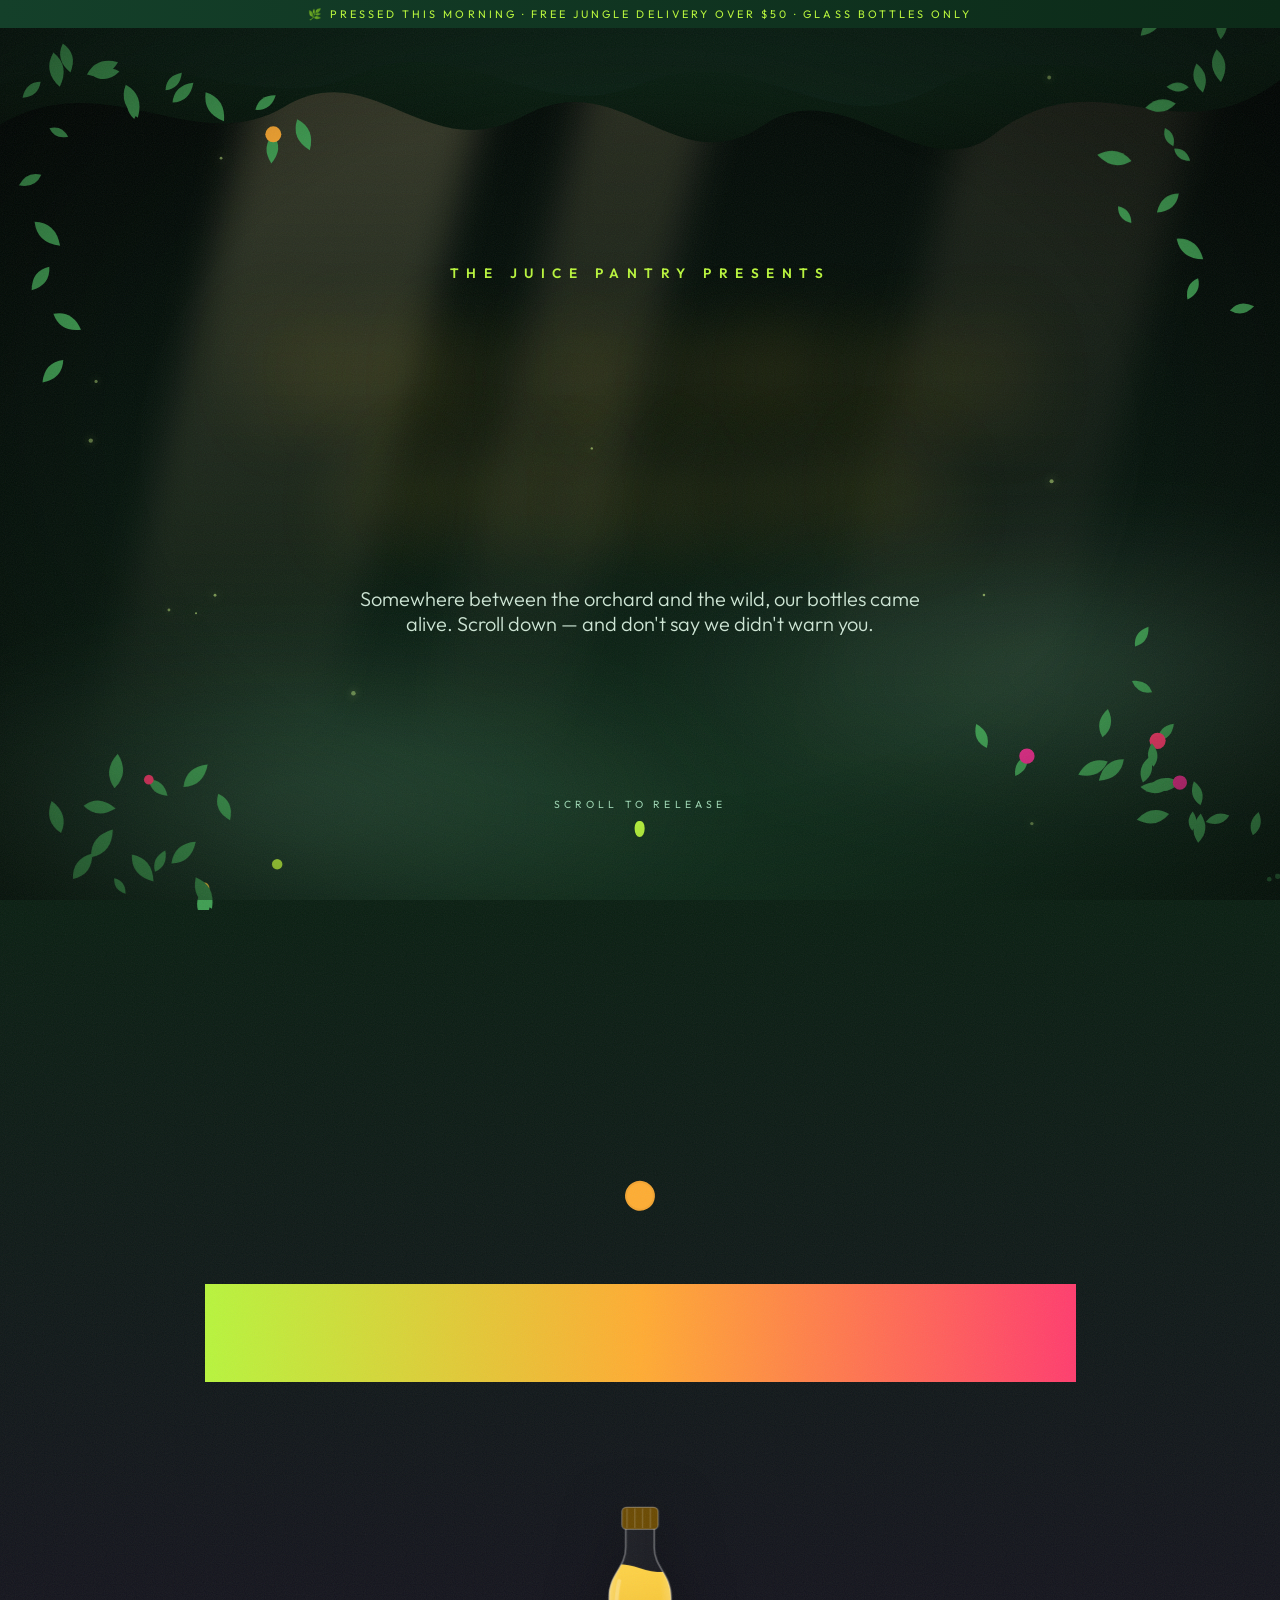
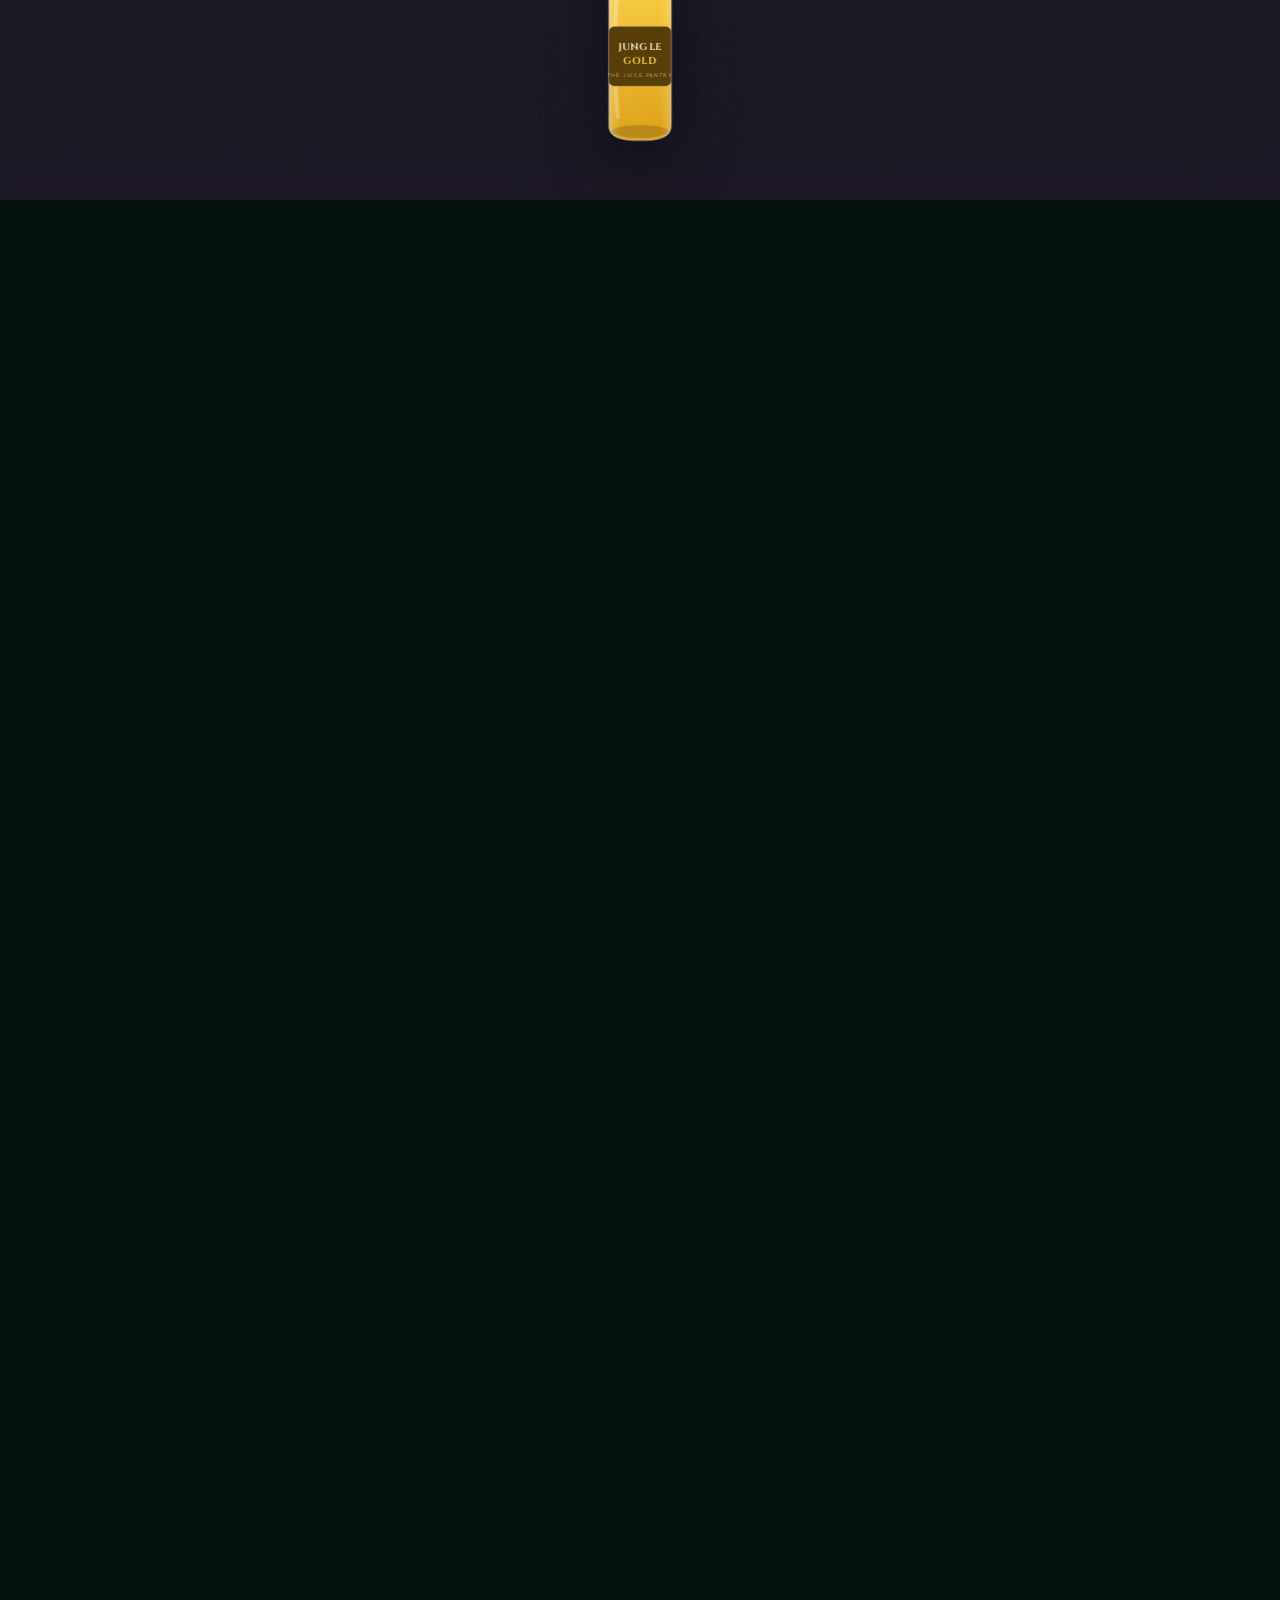
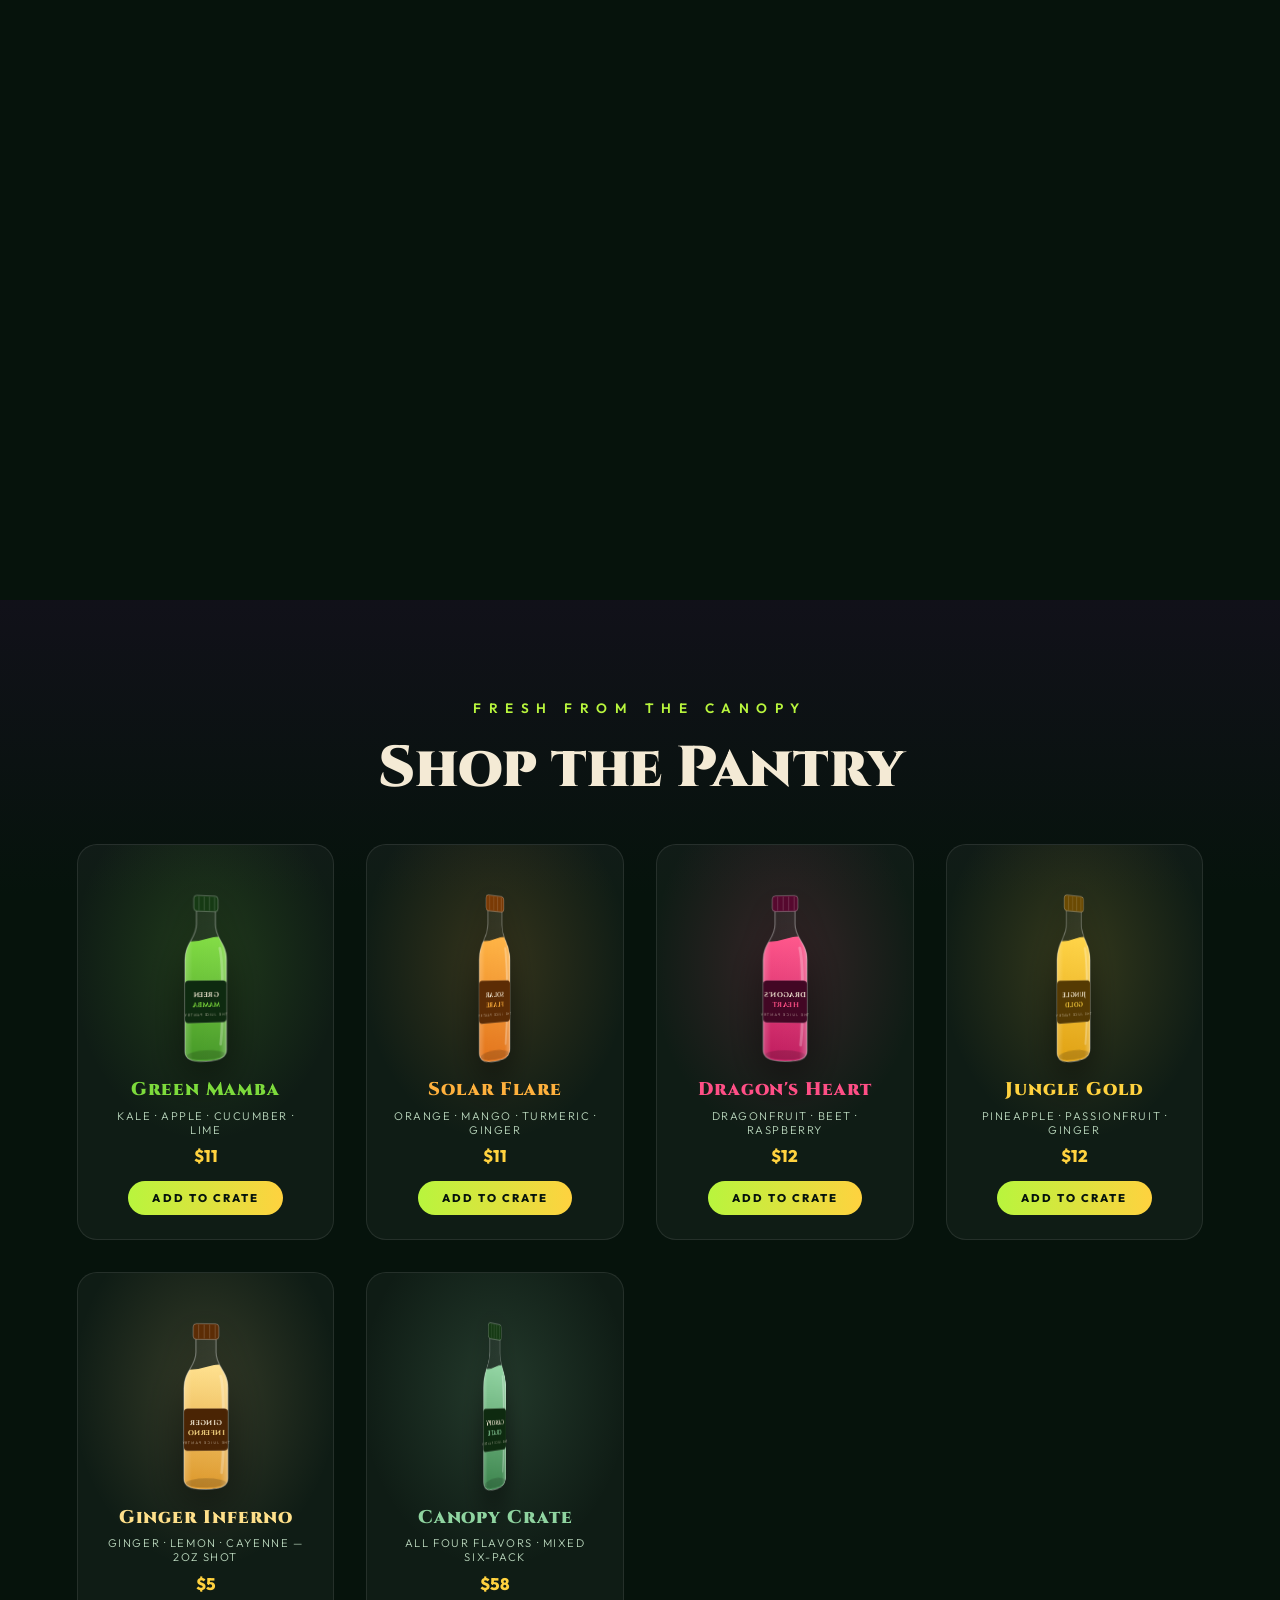
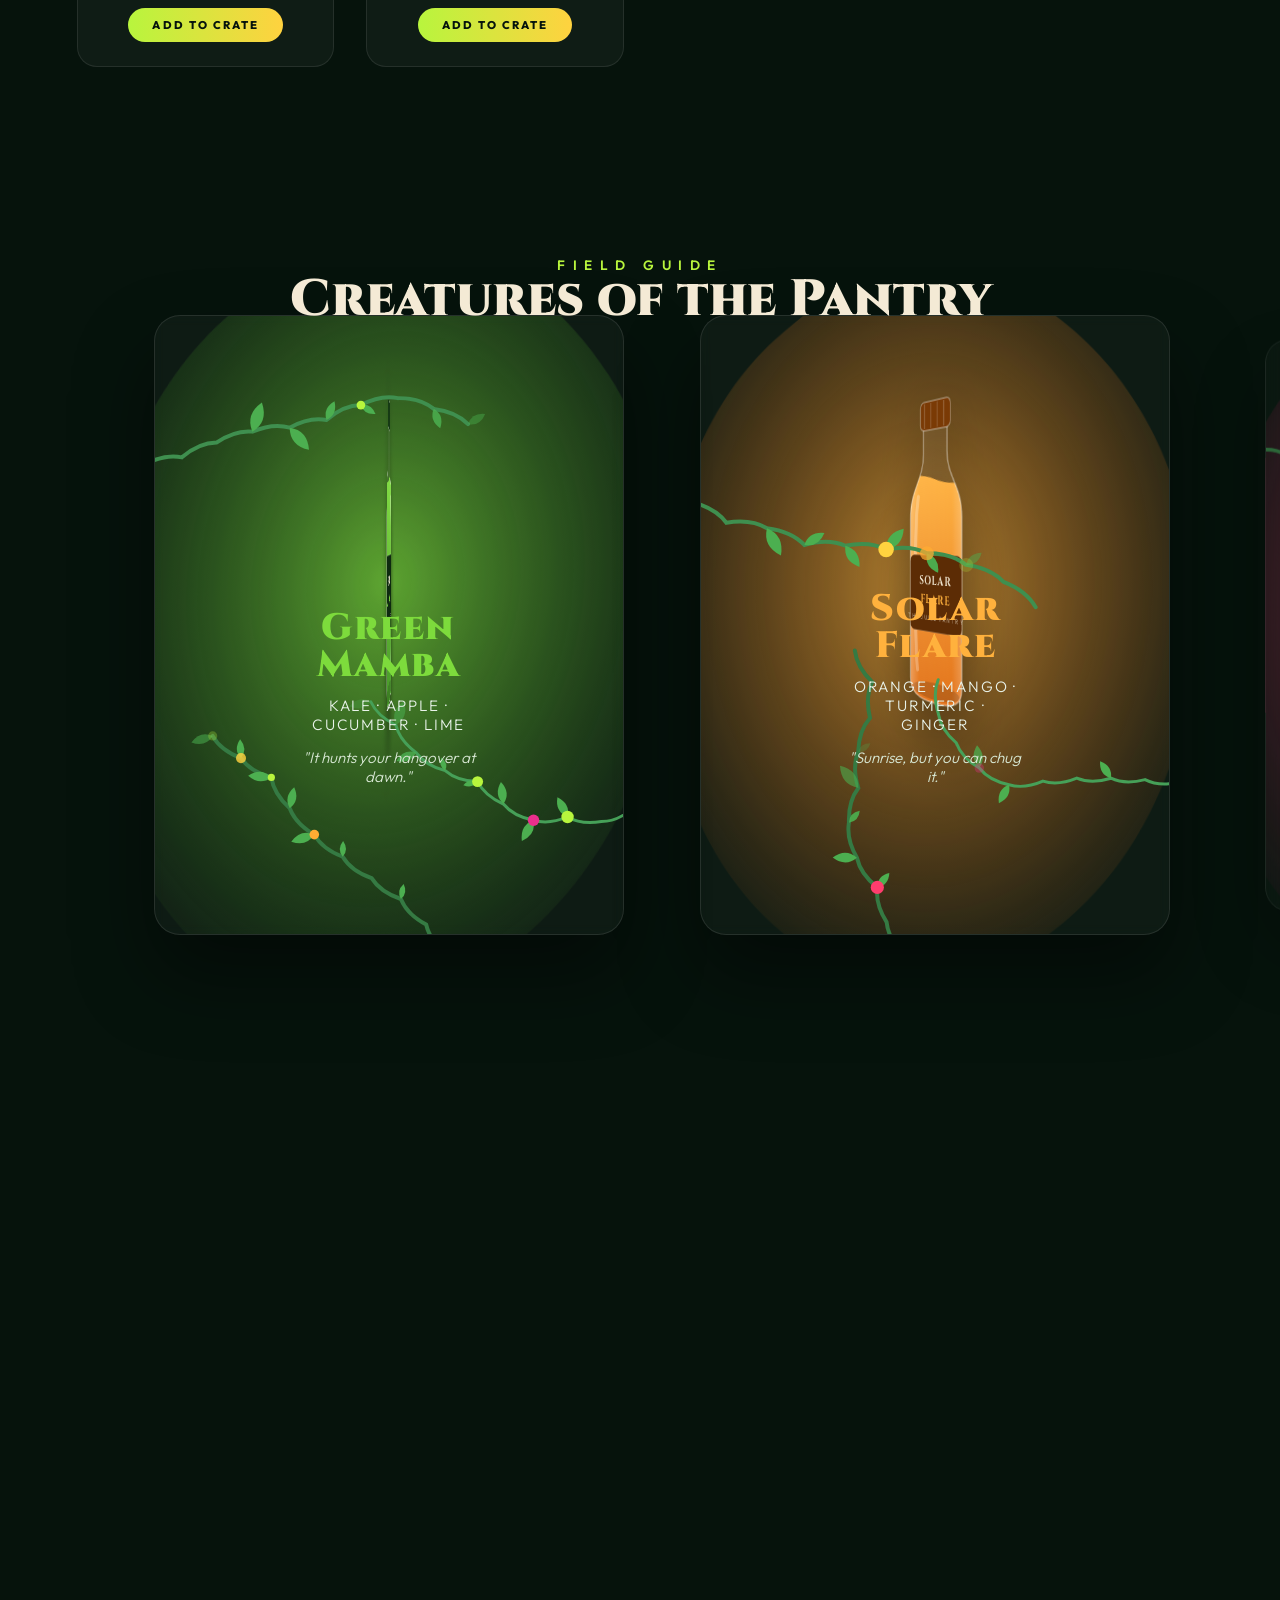
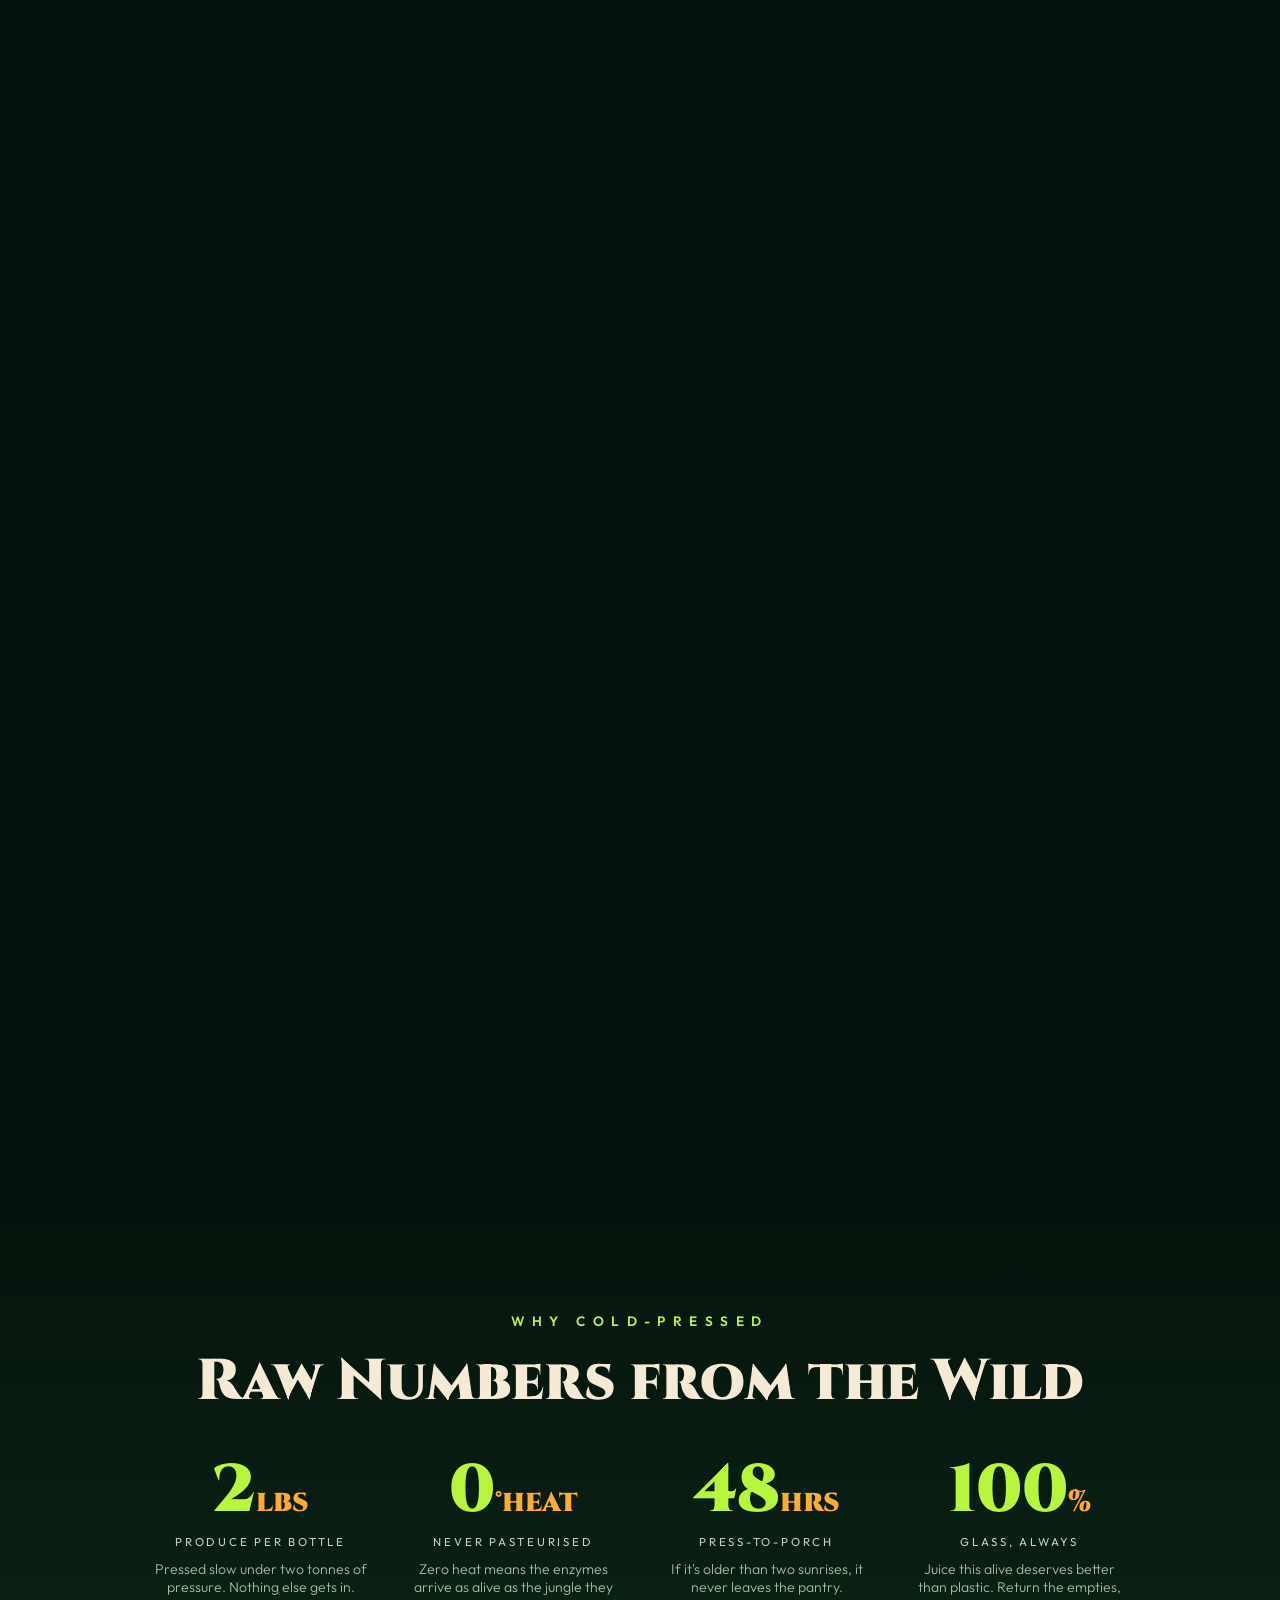
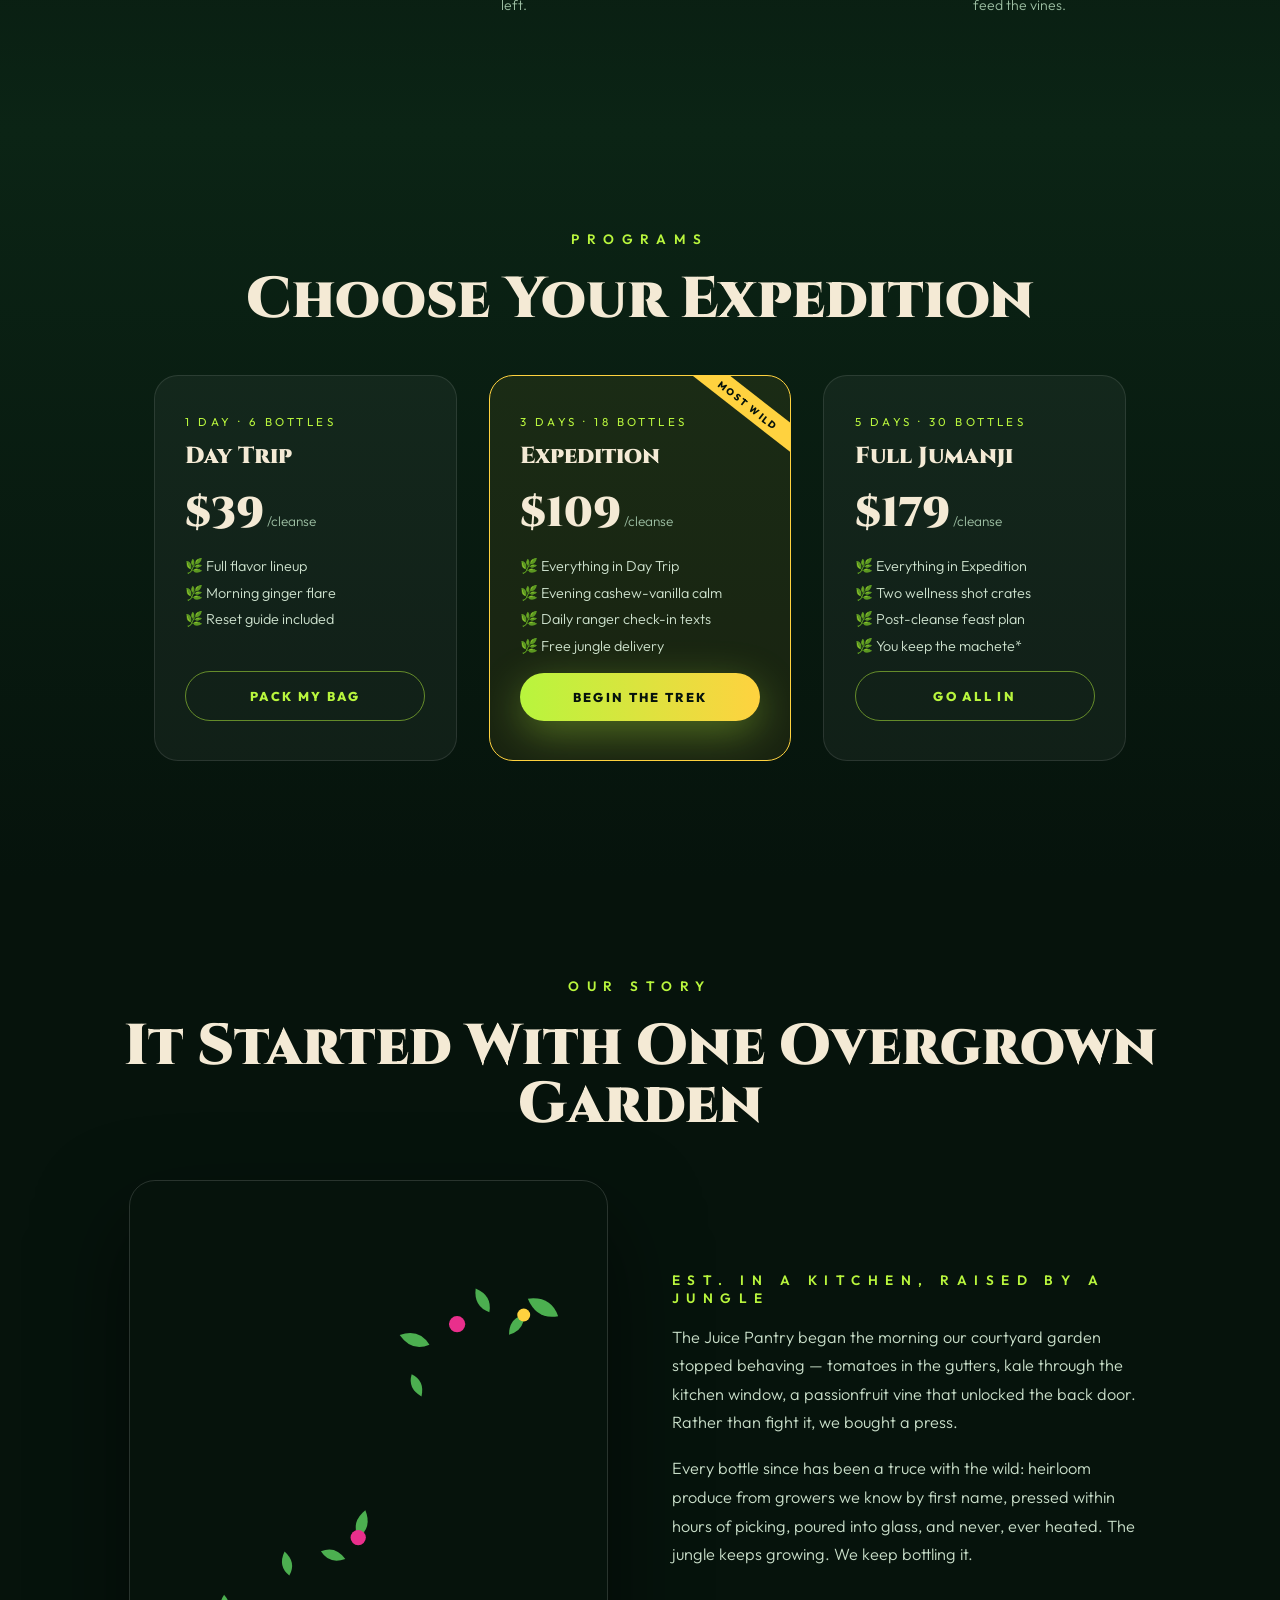
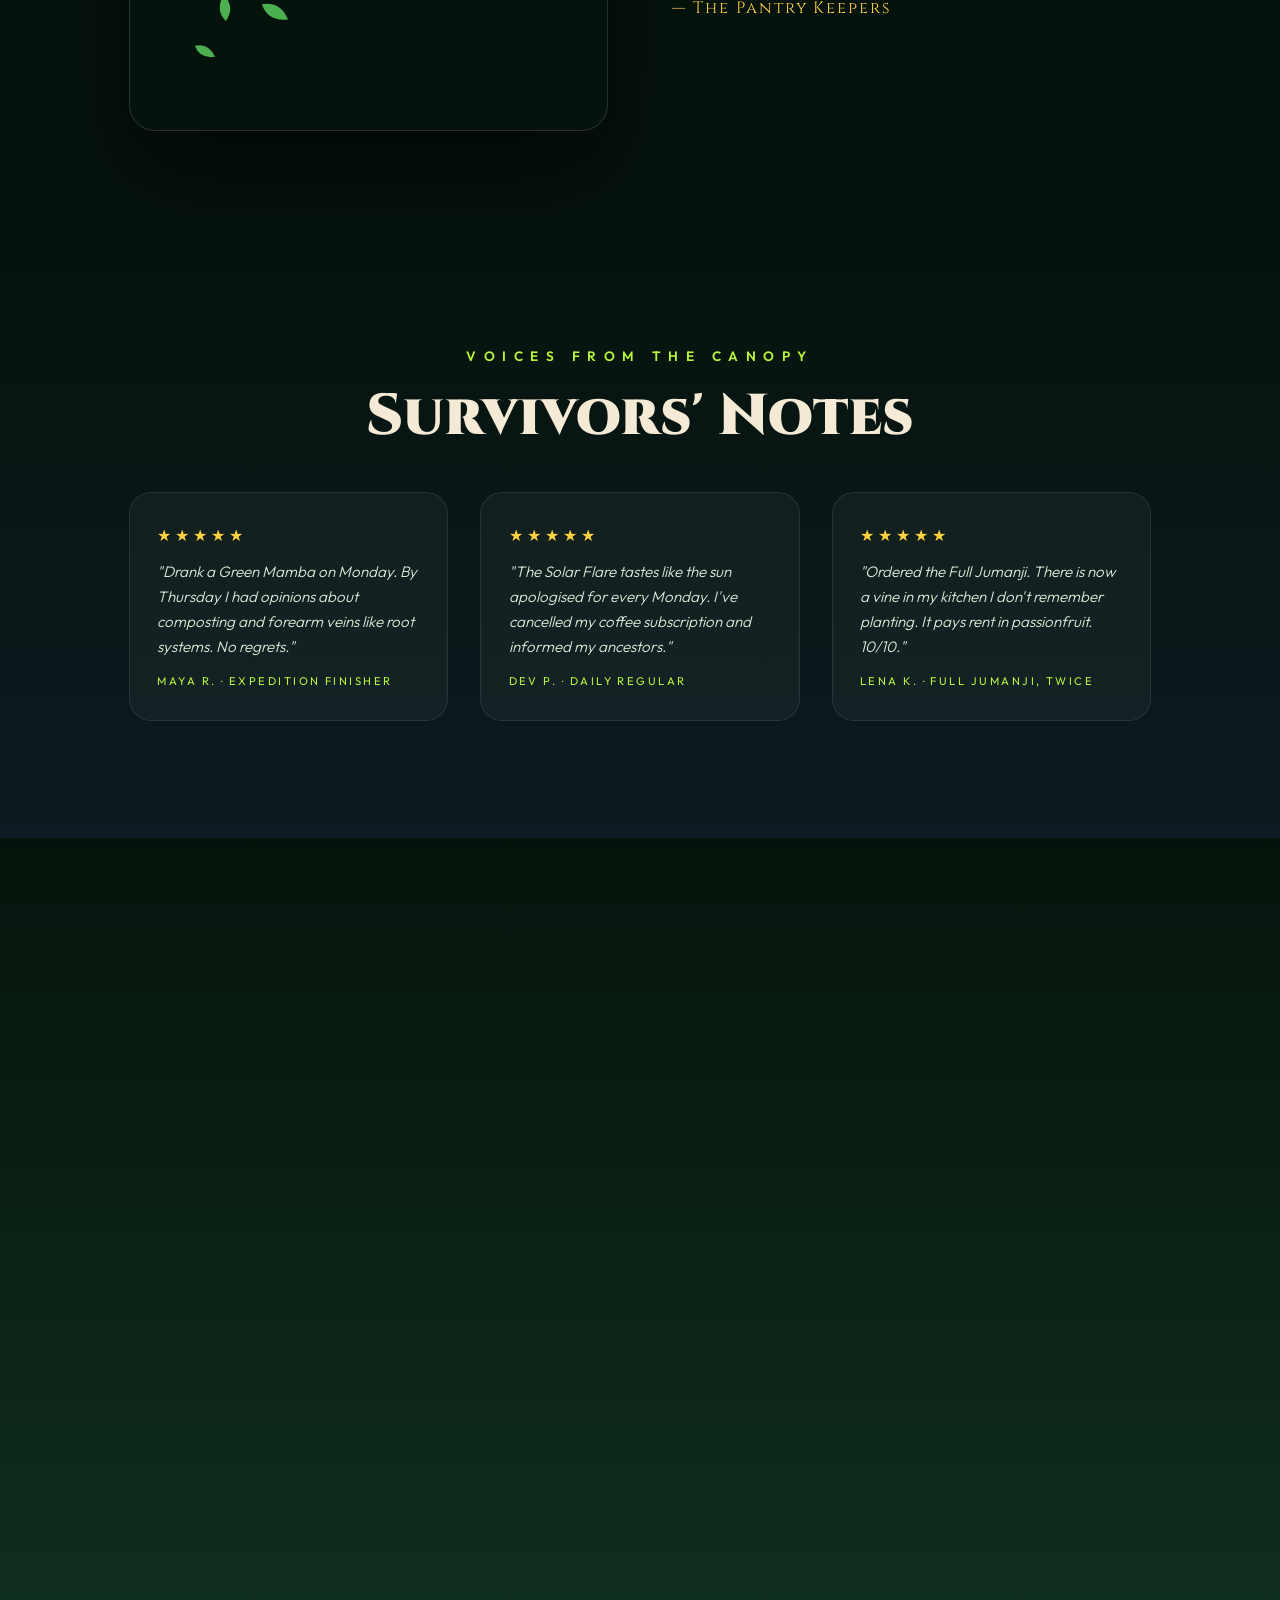
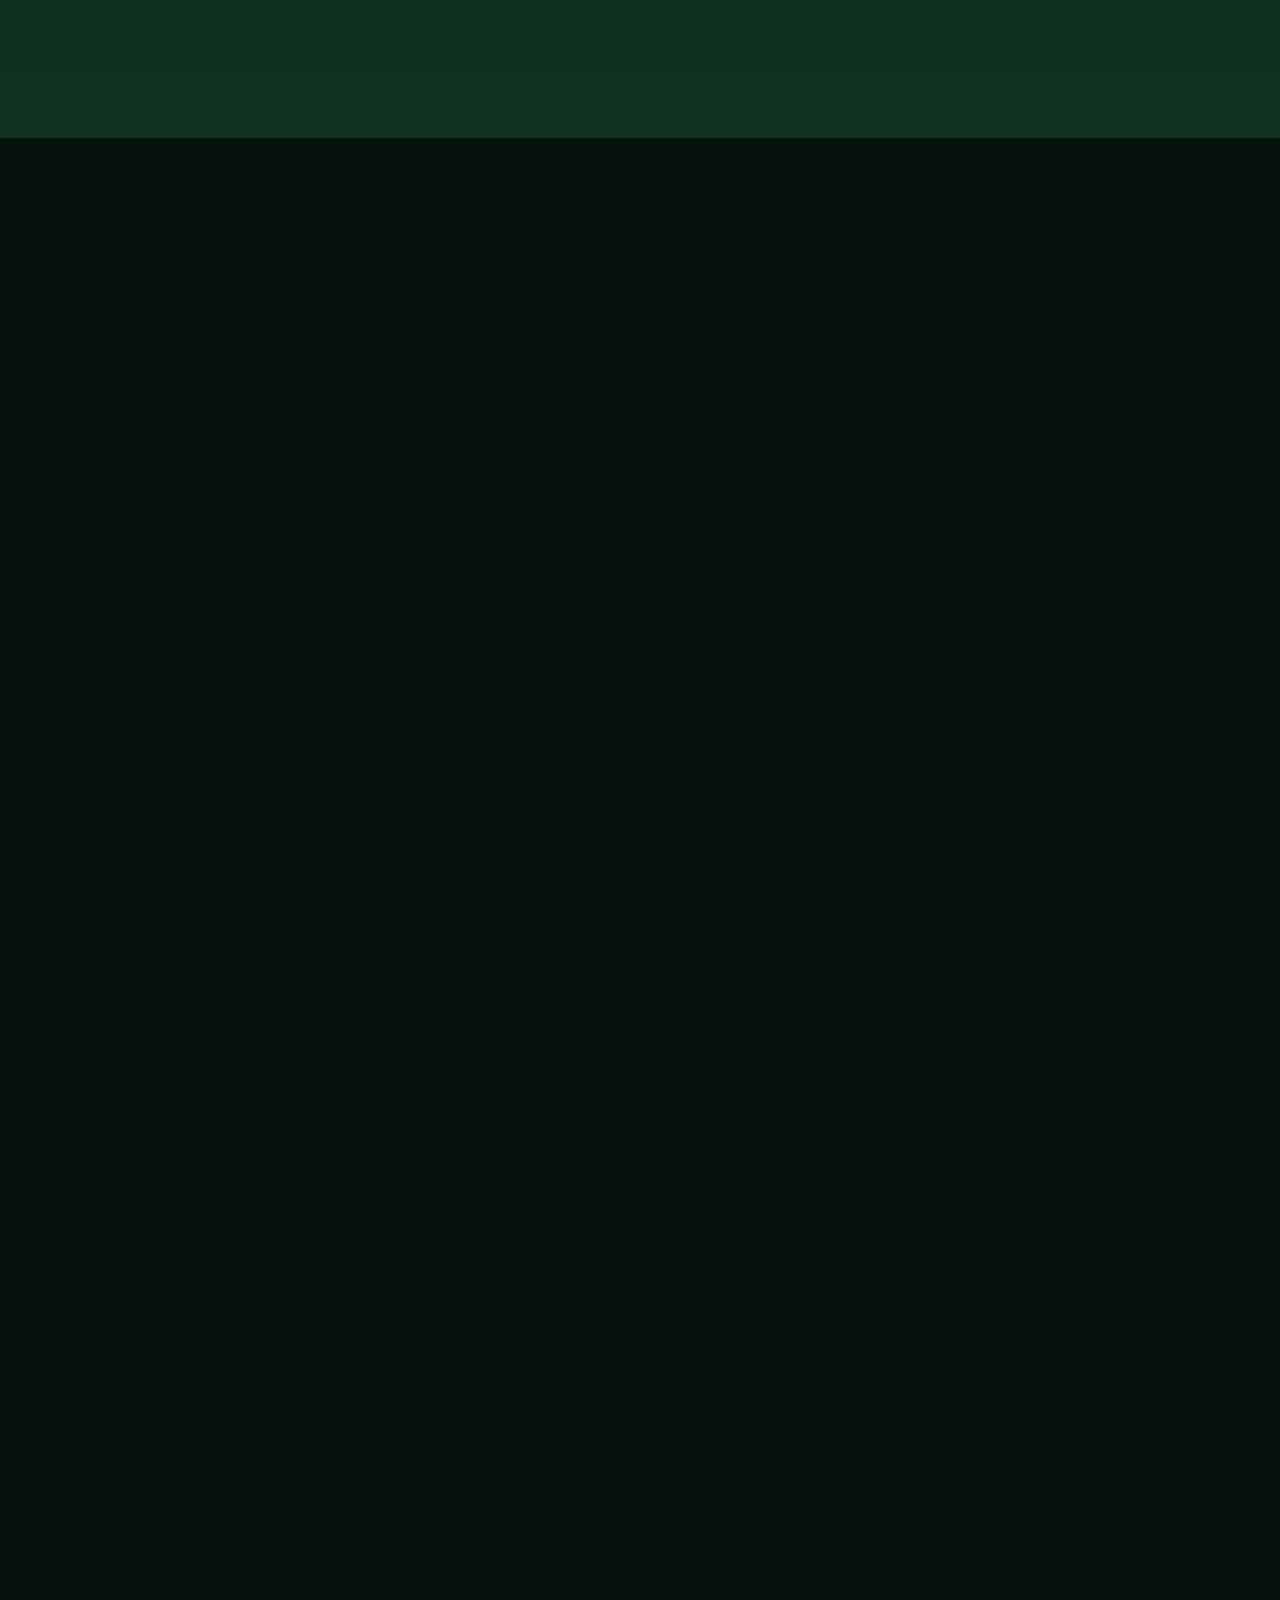
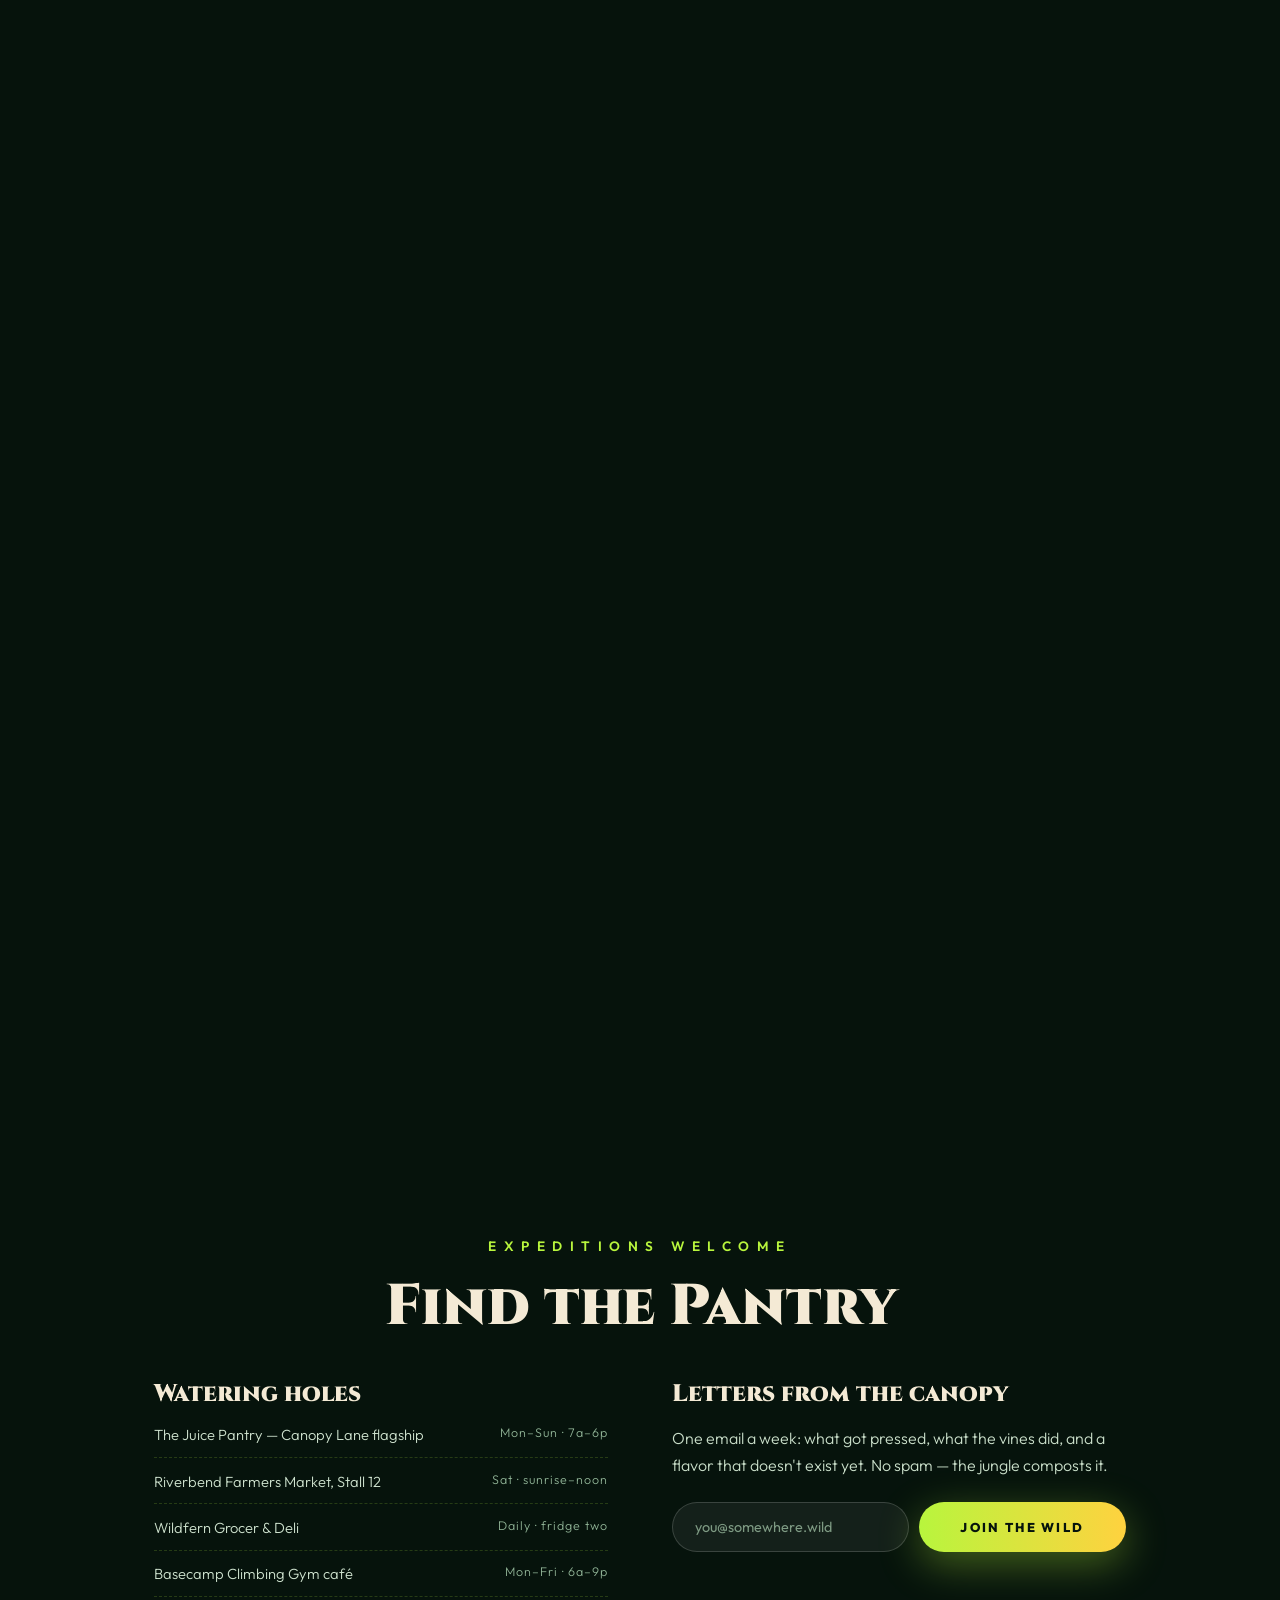
==== commit a976e470: "Complete Higgsfield cinematic backdrop set — all nine scenes wired Final asset map: hero cathedral, " ====
--- a/juice-pantry-cinematic/index.html
+++ b/juice-pantry-cinematic/index.html
@@ -710,7 +710,8 @@
                raw:HF+'hf_20260611_065911_7d3a484f-a917-4d74-9b6b-211b0fbf44dc.png'},
   pour:       {min:HF+'hf_20260611_070803_0e2d6ee9-26a6-4d64-8fdd-5c464af34e57_min.webp',
                raw:HF+'hf_20260611_070803_0e2d6ee9-26a6-4d64-8fdd-5c464af34e57.png'},
-  story:      null,
+  story:      {min:HF+'hf_20260611_072001_e8bf6bda-86af-4200-8325-f09619c0a96e_min.webp',
+               raw:HF+'hf_20260611_072001_e8bf6bda-86af-4200-8325-f09619c0a96e.png'},
   overgrowth: {min:HF+'hf_20260611_071518_c26f6b5e-fb22-42cf-8f94-fe918d93d51e_min.webp',
                raw:HF+'hf_20260611_071518_c26f6b5e-fb22-42cf-8f94-fe918d93d51e.png'},
   finale:     {min:HF+'hf_20260611_071816_0b97f4af-19cf-4cd2-8e31-b8d1232f85be_min.webp',
